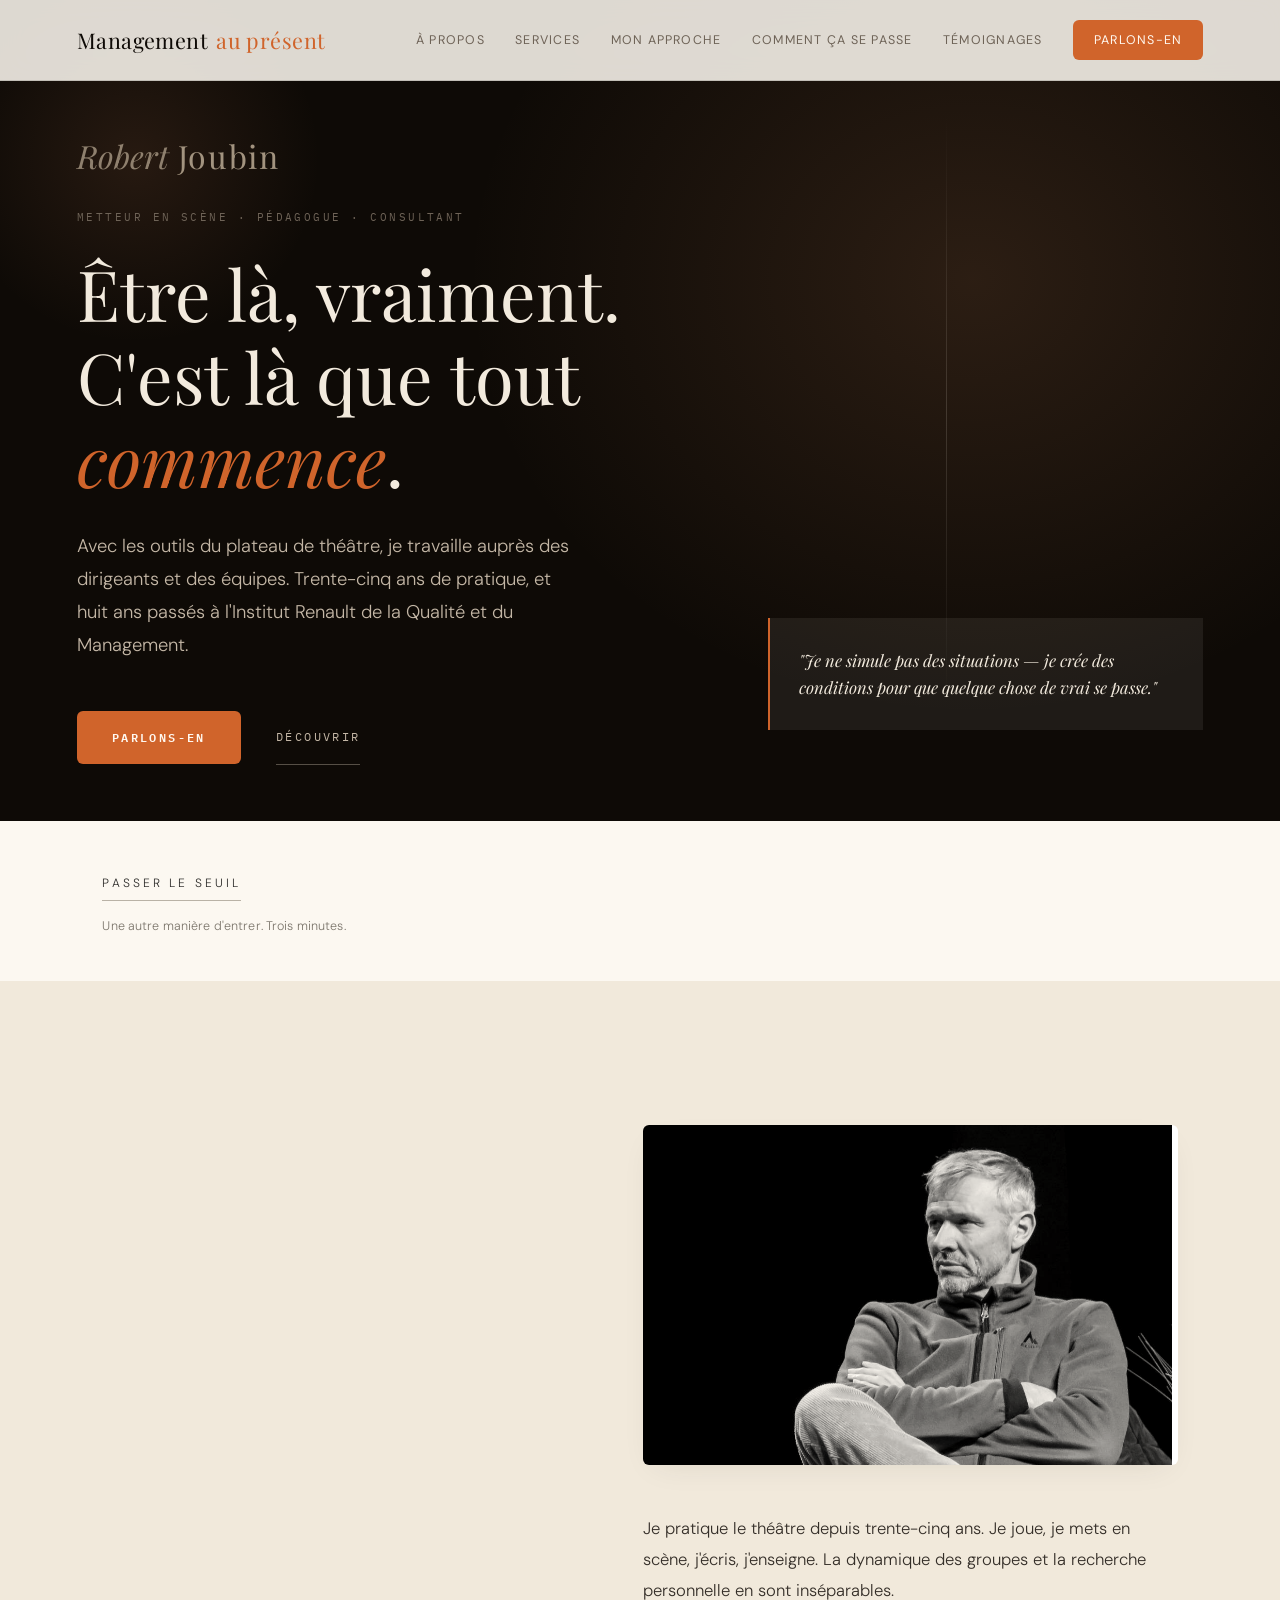
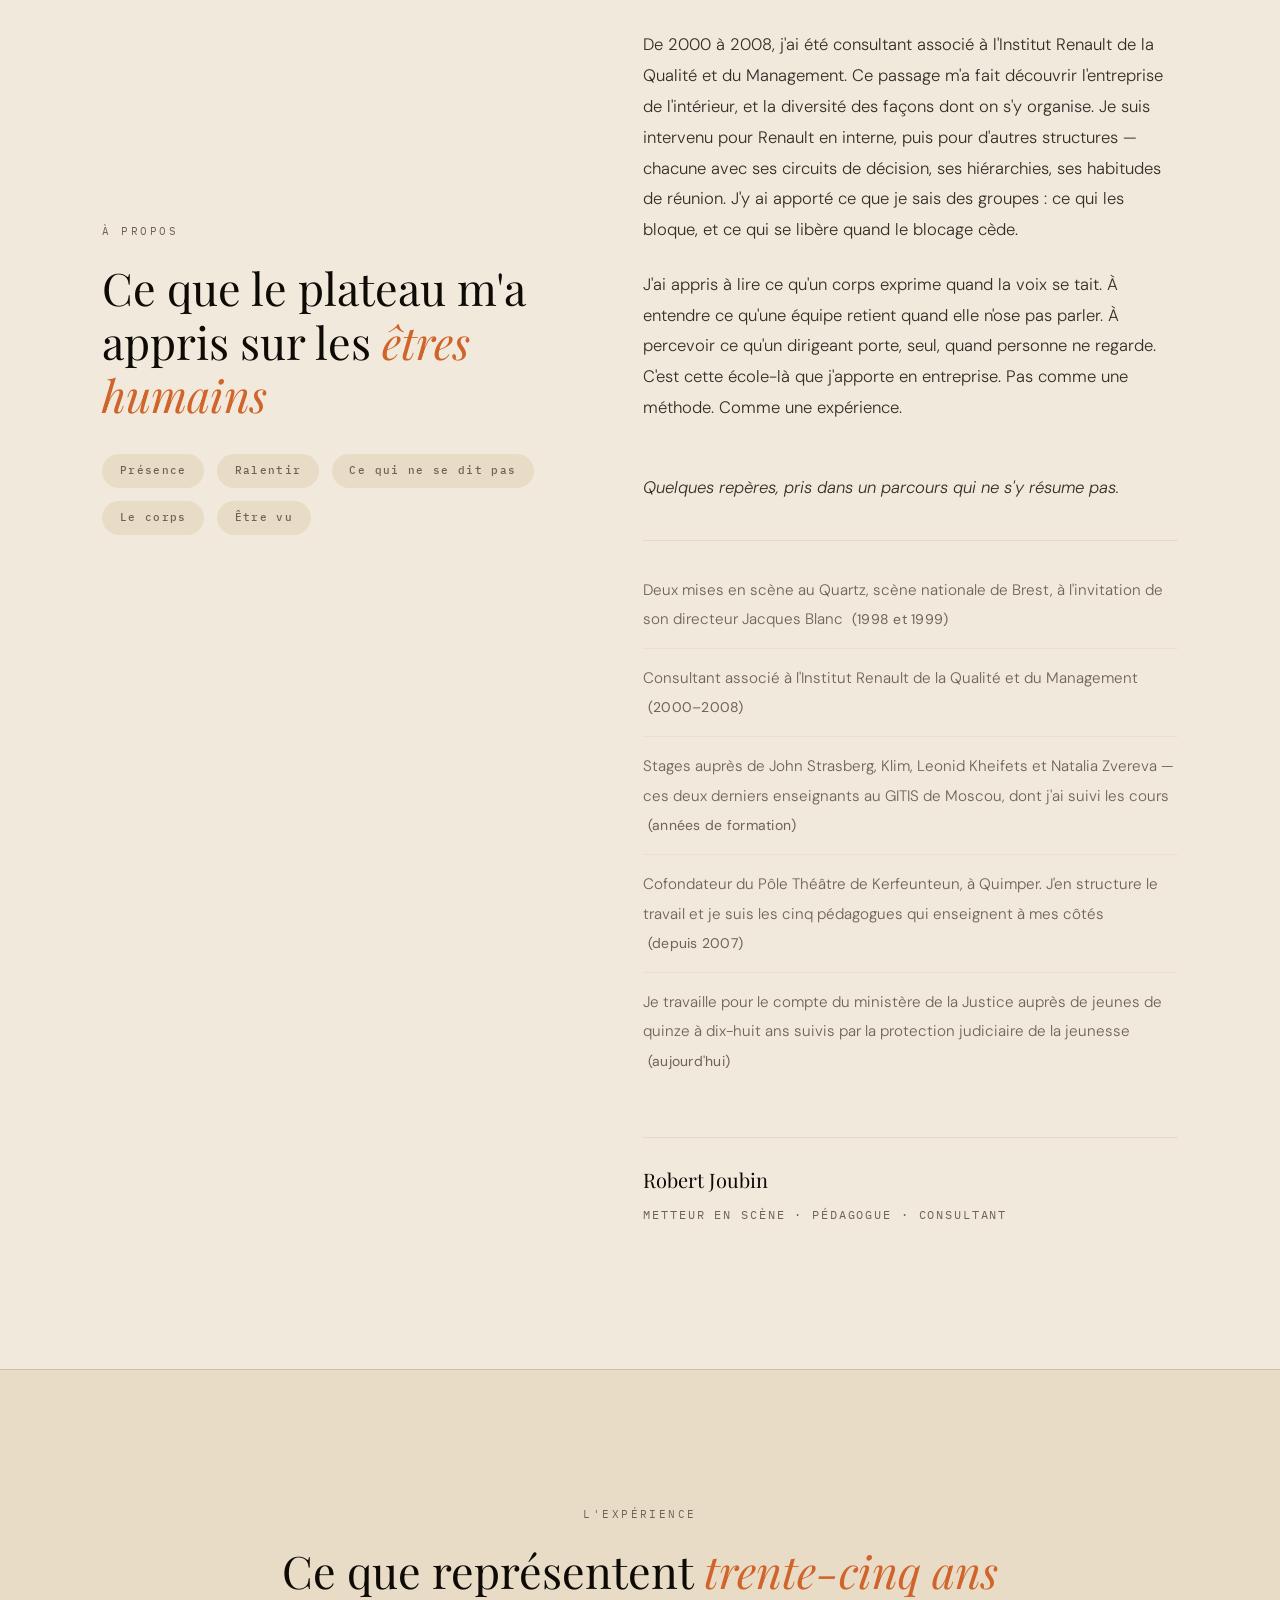
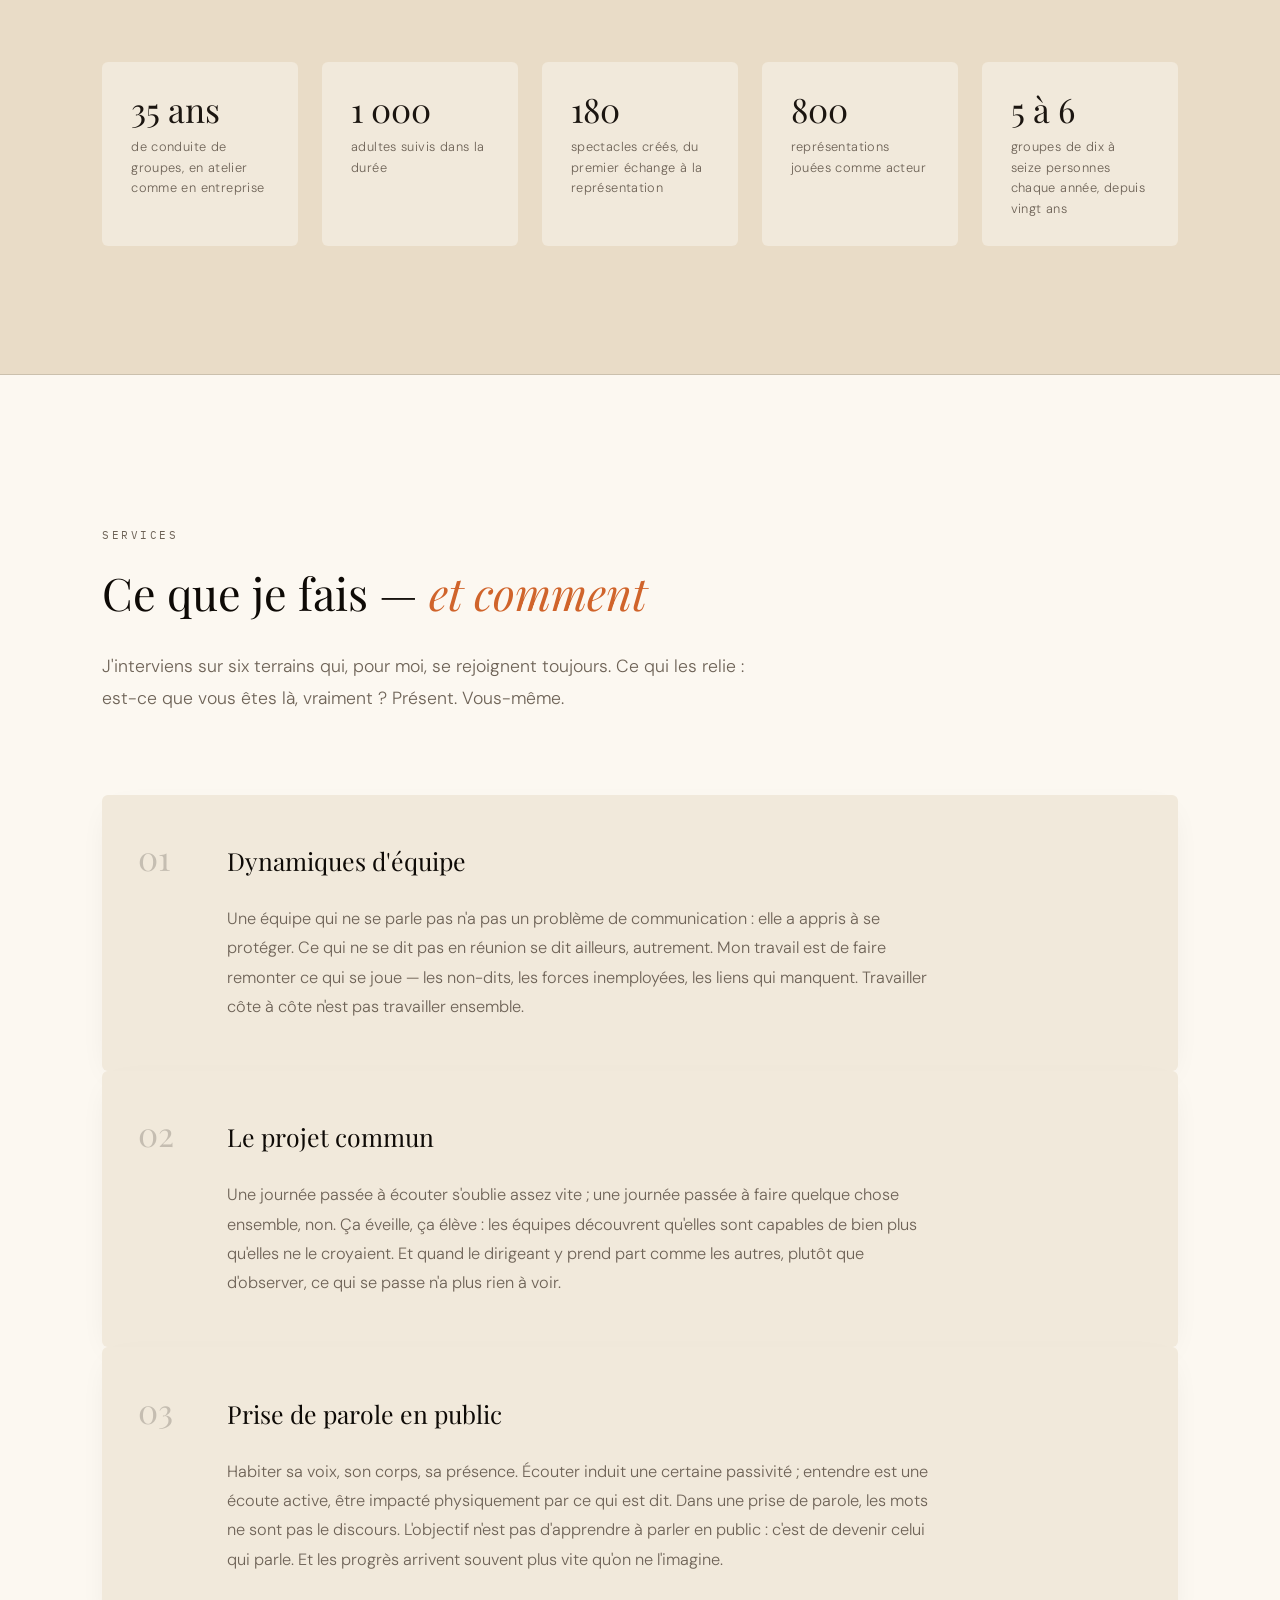
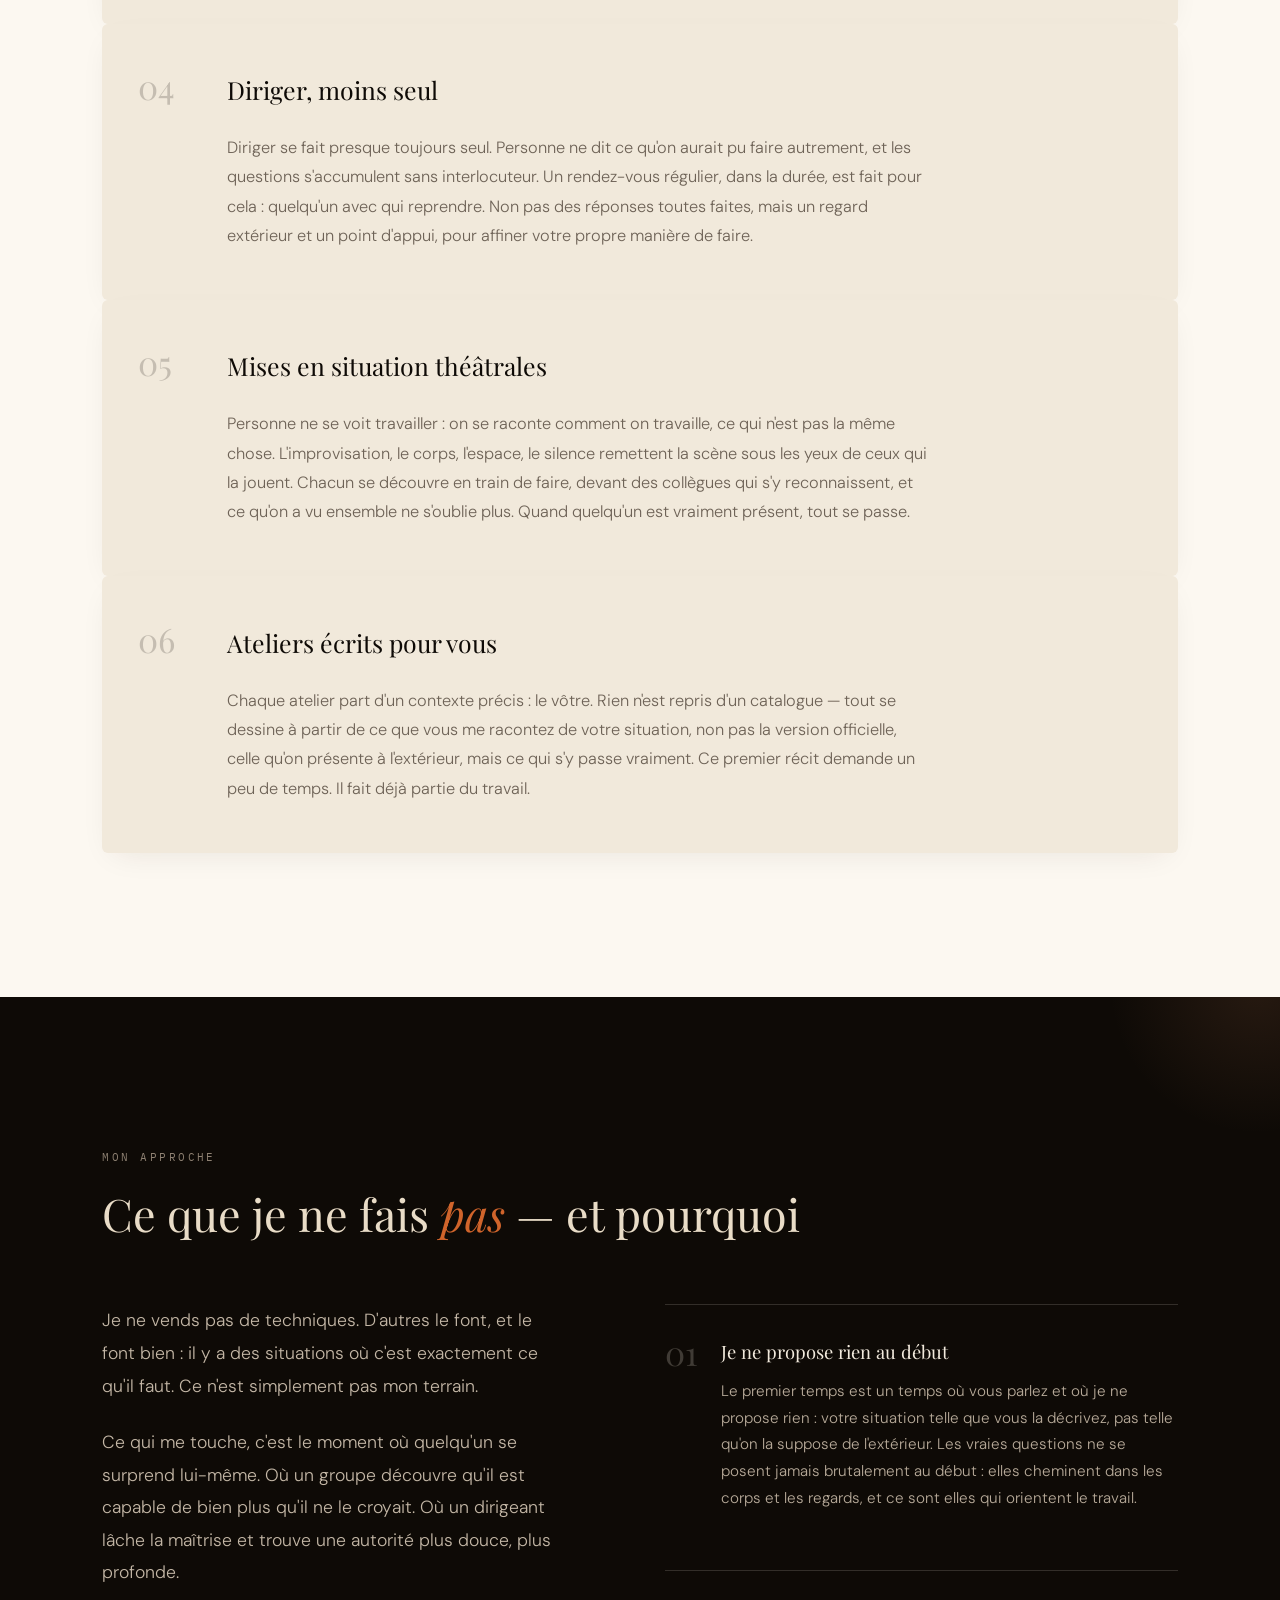
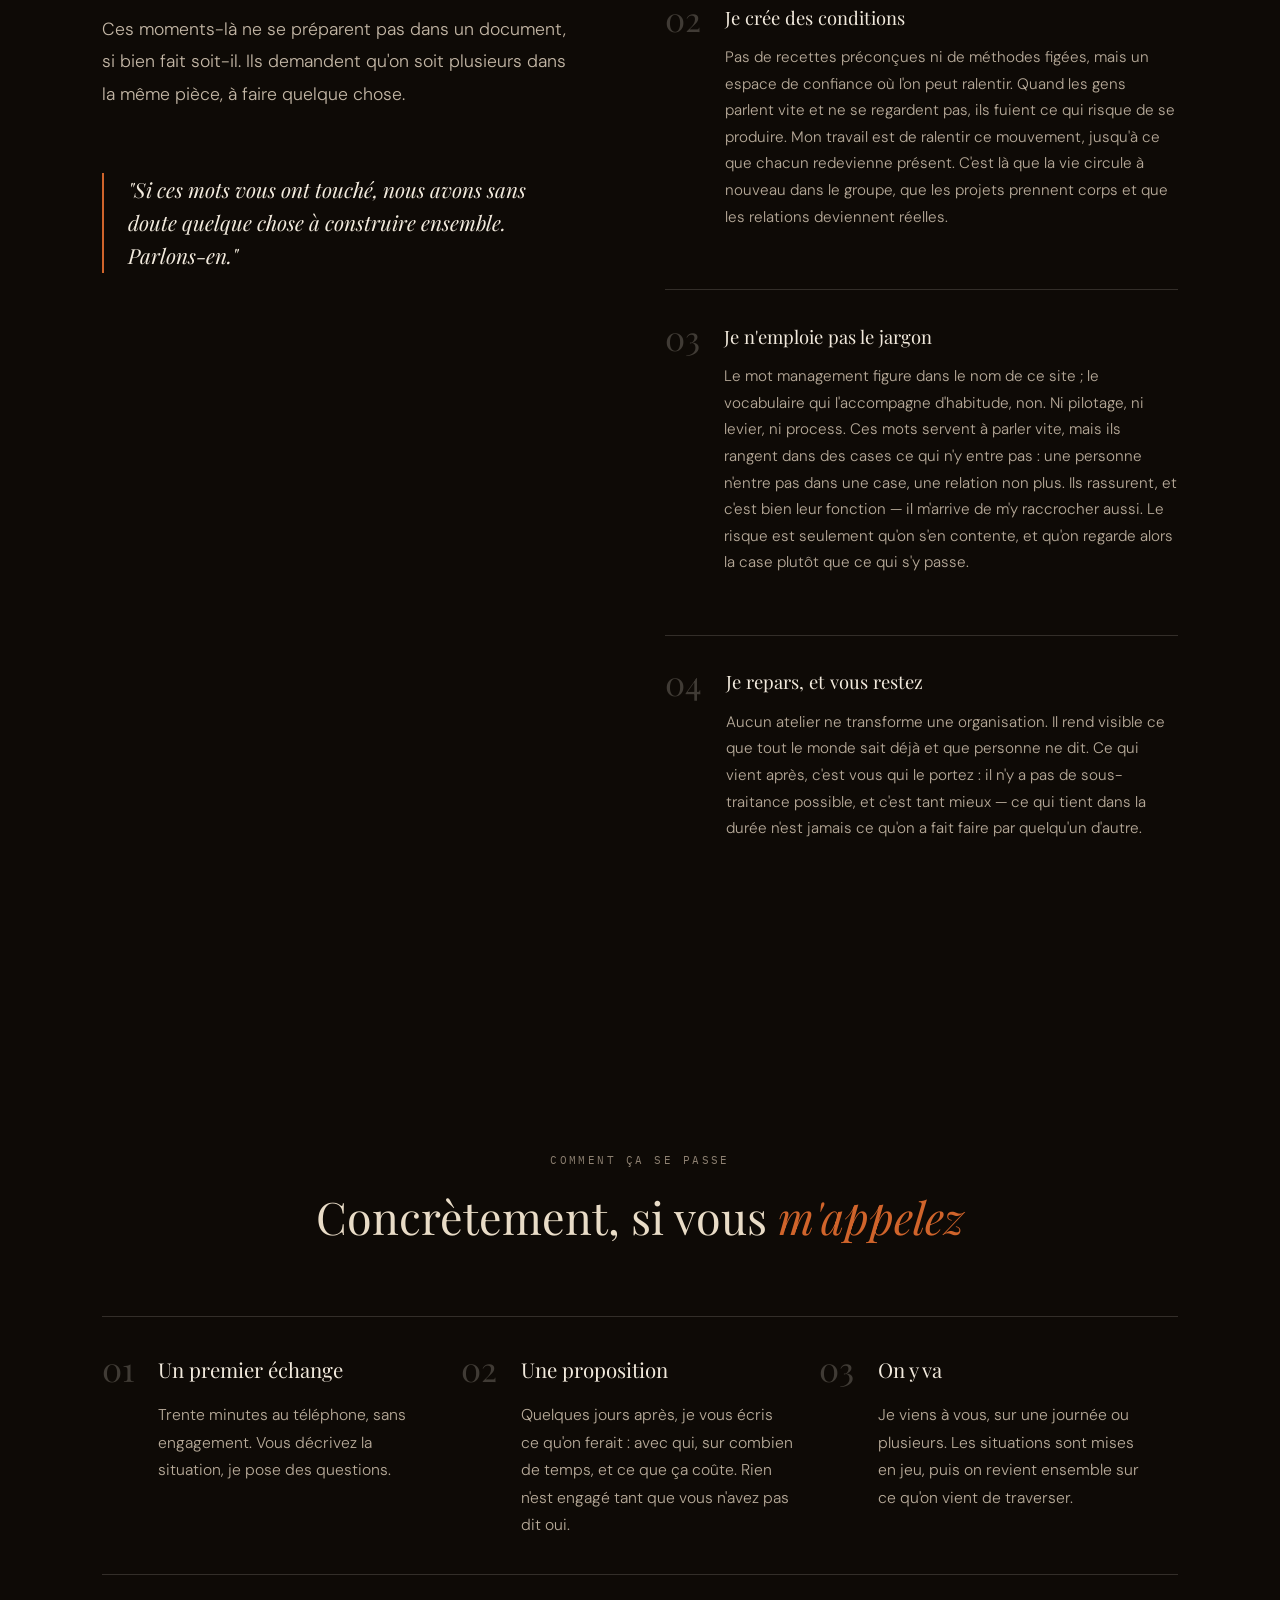
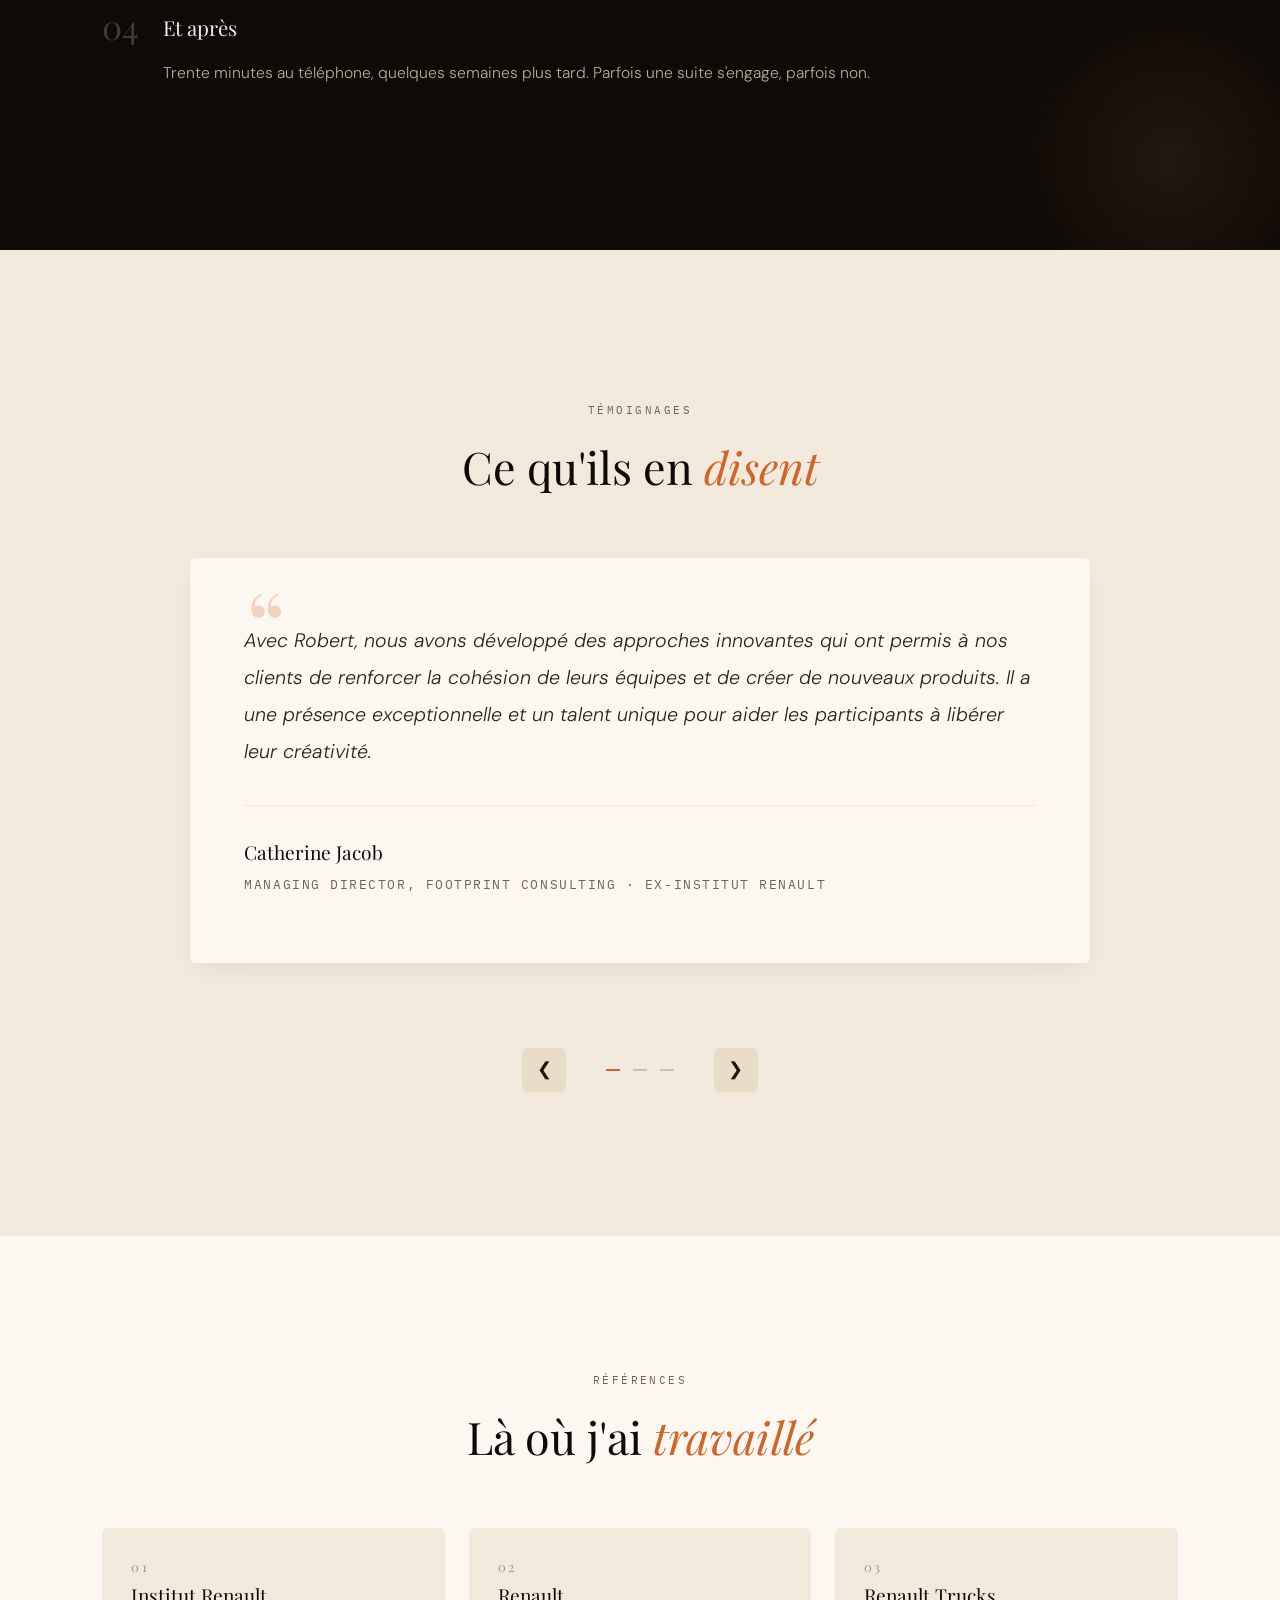
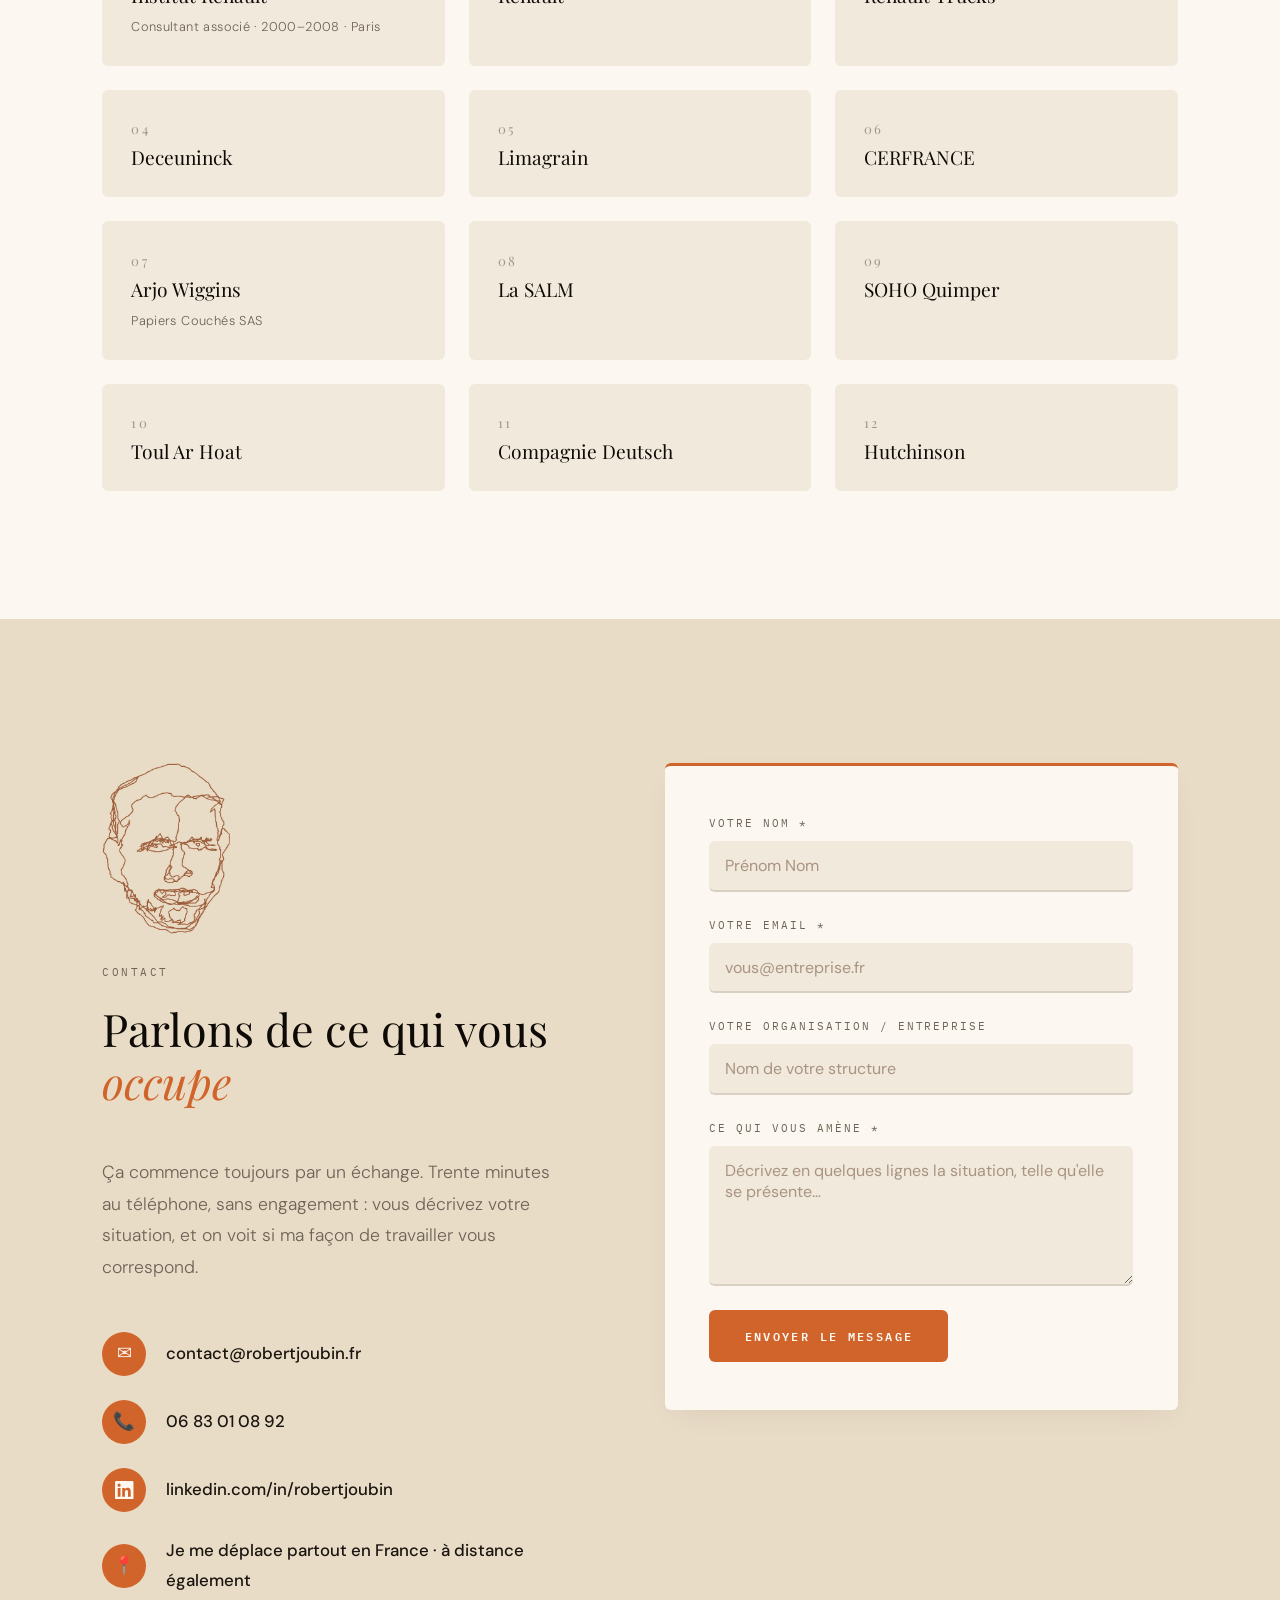
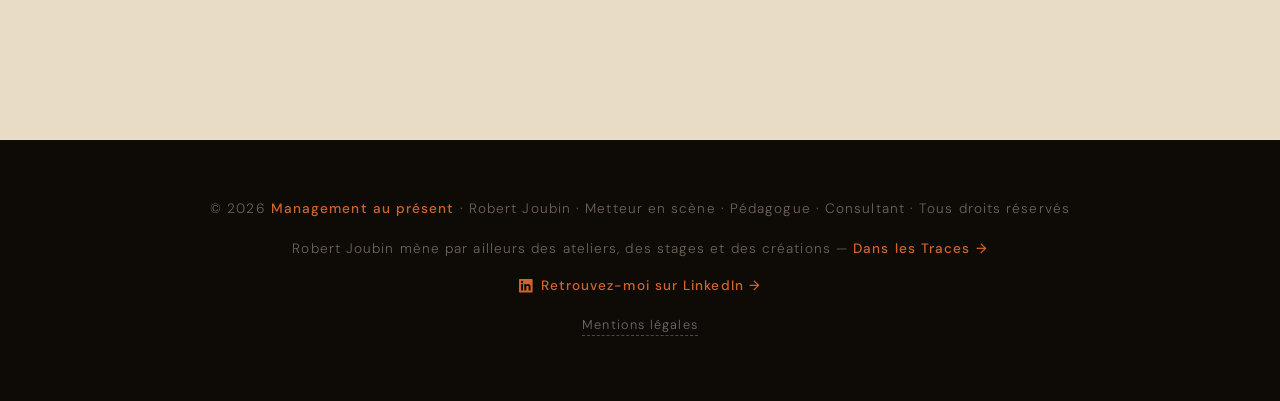
==== index.html @ f55ec9cc "Add files via upload" ====
<!DOCTYPE html>
<html lang="fr">
<head>
  <meta charset="UTF-8"/>
  <meta name="viewport" content="width=device-width, initial-scale=1.0"/>
  <meta name="description" content="Robert Joubin travaille avec les dirigeants et les équipes avec les outils du plateau de théâtre : dynamiques d'équipe, prise de parole, accompagnement des dirigeants."/>
  <title>Management au présent — Robert Joubin | Metteur en scène & Consultant</title>
  
  <!-- Google Fonts -->
  <link rel="preconnect" href="https://fonts.googleapis.com"/>
  <link rel="preconnect" href="https://fonts.gstatic.com" crossorigin/>
  <link href="https://fonts.googleapis.com/css2?family=Playfair+Display:ital,wght@0,400;0,600;0,700;1,400&family=DM+Sans:wght@300;400;500;700&family=Spectral:ital,wght@0,300;0,400;1,300&family=IBM+Plex+Mono:wght@300;400&display=swap" rel="stylesheet"/>
  
  <!-- CSS Stylesheet -->
  <link rel="stylesheet" href="style.css"/>

  <!-- Styles additifs — reprennent strictement les conventions de style.css
       (variables de palette, rayons 6px, transitions, comportements de survol) -->
  <style>
    /* Numéros de services — même typographie que .approche-num / .processus-num.
       Le survol d'origine (.serv-carte:hover .serv-icone) est conservé tel quel. */
    .serv-icone {
      font-family: var(--police-titre);
      font-size: 2.2rem;
      font-weight: 700;
      color: var(--terre);
      opacity: 0.8;
    }

    /* SECTION CHIFFRES — calquée sur #clients, cartes calquées sur .client-item */
    #chiffres {
      padding: 8rem 8%;
      background: var(--chaud);
      text-align: center;
    }

    .chiffres-grille {
      display: grid;
      grid-template-columns: repeat(5, 1fr);
      gap: 1.5rem;
      margin-top: 4rem;
      text-align: left;
    }

    .chiffre-item {
      display: flex;
      flex-direction: column;
      gap: 0.3rem;
      padding: 1.8rem 2rem;
      background: var(--sable);
      border-radius: 6px;
      border-left: 3px solid transparent;
      transition: var(--transition-douce);
      box-shadow: 0 2px 12px rgba(46, 31, 21, 0.03);
    }

    .chiffre-item:hover {
      border-left-color: var(--terre);
      transform: translateY(-4px);
      box-shadow: var(--ombre-hover);
      background: #fff;
    }

    .chiffre-val {
      font-family: var(--police-titre);
      font-size: 2rem;
      font-weight: 700;
      color: var(--nuit);
      line-height: 1.2;
    }

    .chiffre-lib {
      font-size: 0.8rem;
      color: var(--milieu);
      font-weight: 300;
      letter-spacing: 0.03em;
      line-height: 1.6;
      margin-top: 0.2rem;
    }

    /* REPÈRES DE PARCOURS — dans .pres-carte, reprend .pres-signature et .pres-role */
    .parcours {
      list-style: none;
      margin-top: 1.5rem;
      padding-top: 1.5rem;
      border-top: 1px solid rgba(192, 113, 79, 0.15);
      display: flex;
      flex-direction: column;
    }

    .parcours li {
      display: flex;
      gap: 1.5rem;
      align-items: baseline;
      padding: 0.85rem 0;
      border-bottom: 1px solid rgba(192, 113, 79, 0.08);
      transition: var(--transition-rapide);
    }

    .parcours li:last-child { border-bottom: none; }
    .parcours li:hover { transform: translateX(5px); }

    .parcours .annee {
      flex: 0 0 7rem;
      font-size: 0.78rem;
      letter-spacing: 0.15em;
      text-transform: uppercase;
      color: var(--terre);
      font-weight: 600;
    }

    .parcours .fait {
      font-size: 0.95rem;
      line-height: 1.75;
      color: var(--milieu);
      font-weight: 300;
    }

    /* LIEN VERS DANS LES TRACES — dans le footer (fond --nuit) */
    .lien-dlt {
      margin-top: 1rem;
      font-size: 0.85rem;
      letter-spacing: 0.08em;
    }

    .lien-dlt a {
      color: var(--terre);
      text-decoration: none;
      font-weight: 500;
      transition: var(--transition-rapide);
    }

    .lien-dlt a:hover { color: var(--chaud); }

    /* LIEN LINKEDIN — icône alignée sur .contact-icone dans la section contact */
    .contact-icone .ico-li {
      width: 1.05em;
      height: 1.05em;
      fill: currentColor;
      vertical-align: -0.15em;
    }

    /* Rappel LinkedIn dans le footer — même traitement que .lien-dlt */
    .lien-social {
      margin-top: 0.8rem;
      font-size: 0.85rem;
      letter-spacing: 0.08em;
    }

    .lien-social a {
      color: var(--terre);
      text-decoration: none;
      font-weight: 500;
      transition: var(--transition-rapide);
      display: inline-flex;
      align-items: center;
      gap: 0.5rem;
    }

    .lien-social a:hover { color: var(--chaud); }

    .lien-social .ico-li {
      width: 1em;
      height: 1em;
      fill: currentColor;
    }

    /* FOOTER — fiabilité du clic sur mobile.
       Le lien passait sous la barre d'outils du navigateur ou sous un calque
       voisin ; on le remonte, on l'isole et on agrandit sa zone tactile. */
    footer { position: relative; z-index: 2; }
    footer p { position: relative; z-index: 3; }
    /* le footer remontant d'un cran, on garde la modale au-dessus */
    #legal-modal.modal { z-index: 10000; }
    footer a {
      position: relative;
      z-index: 3;
      touch-action: manipulation;
      -webkit-tap-highlight-color: rgba(255, 255, 255, 0.14);
    }
    .lien-social a {
      /* zone tactile de 44px minimum, sans décaler la mise en page */
      padding: 0.6rem 0.3rem;
      margin: -0.6rem -0.3rem;
      min-height: 44px;
    }
    .lien-social a svg,
    .lien-dlt a svg { pointer-events: none; }
    footer > p:last-child {
      margin-bottom: calc(env(safe-area-inset-bottom, 0px) + 0.5rem);
    }

    /* ÉTAPE « ET APRÈS » — bande pleine largeur sous les trois étapes.
       Reprend .processus-item tel quel, seule la portée en grille change. */
    .processus-item.processus-suite { grid-column: 1 / -1; }

    /* RESPONSIVE — mêmes points de rupture que style.css */
    @media (max-width: 1024px) {
      #chiffres { padding: 7rem 4%; }
      .chiffres-grille { grid-template-columns: repeat(3, 1fr); }
    }

    @media (max-width: 860px) {
      .chiffres-grille { grid-template-columns: repeat(2, 1fr); }
      .parcours li { flex-direction: column; gap: 0.35rem; }
      .parcours .annee { flex: none; }
    }

    @media (max-width: 480px) {
      .chiffres-grille { grid-template-columns: 1fr; }
    }
  </style>
<style>
    .lien-seuil-bloc{
      margin-top:30px;padding-top:20px;max-width:30rem;
      border-top:1px solid currentColor;border-color:currentColor;
    }
    .lien-seuil{
      display:inline-block;font-family:"DM Sans",sans-serif;font-size:12px;
      letter-spacing:.24em;text-transform:uppercase;color:inherit;text-decoration:none;
      opacity:.95;transition:opacity .35s ease;
    }
    .lien-seuil:hover{opacity:.6}
    .seuil-note{display:block;margin-top:8px;font-family:"DM Sans",sans-serif;font-size:12px;opacity:.5}
  </style>

<!-- ==========================================================================
     HABILLAGE « PLATEAU » — feuille additive, non destructive.
     Surcharge style.css sans le modifier. Pour revenir en arrière,
     supprimer ce seul bloc <style>.
     ========================================================================== -->
<style>
  :root{
    --terre:#BE7852;            /* accent rendu plus présent */
    --rouille:#9B5B37;
    --sable:#EFE8DC;            /* papier chaud */
    --chaud:#E8DFD1;
    --clair:#F7F3EB;
    --expresso:#221C16;         /* encre chaude, pas de noir bleuté */
    --milieu:#6B6259;
    --nuit:#17120D;             /* plateau : noir chaud, bois */
    --police-titre:'Spectral',Georgia,serif;
    --police-texte:'Spectral',Georgia,serif;
    --mono:'IBM Plex Mono',ui-monospace,monospace;
    --ombre-douce:none;
    --ombre-hover:none;
    --glass-bg:#F7F3EB;
    --glass-border:rgba(34,28,22,.10);
    --filet:1px solid rgba(34,28,22,.16);
    --filet-clair:1px solid rgba(240,232,220,.16);
  }

  /* ---- Ni angles arrondis, ni ombres, ni rebonds ---- */
  *{border-radius:0 !important;box-shadow:none !important}
  .contact-icone{border-radius:50% !important}
  .serv-carte:hover,.client-item:hover,.chiffre-item:hover,
  .processus-item:hover,.approche-item:hover,.parcours li:hover,
  a.contact-ligne:hover,.btn-principal:hover,.form-bouton:hover,
  .btn-carousel:hover{transform:none !important}
  /* Les fondus au défilement sont conservés : ils ralentissent la lecture. */

  body{font-family:var(--police-texte);font-weight:300;font-size:1.03rem;
       line-height:1.8;background:var(--clair);color:var(--expresso)}

  /* ---- Étiquettes et micro-typo ---- */
  .section-tag,.hero-tag,.nav-liens a,.btn-secondaire,
  .form-champ label,.pres-role,.temo-role,.parcours .annee,
  .client-num,.serv-icone,.processus-num,.approche-num{
    font-family:var(--mono) !important;font-weight:400 !important}
  .section-tag,.hero-tag{font-size:.7rem;letter-spacing:.22em;color:var(--terre)}
  .serv-icone,.processus-num,.approche-num,.client-num{
    font-size:.74rem !important;letter-spacing:.18em;color:var(--terre) !important;opacity:1 !important}

  /* ---- Titres : sérif, un cran plus dense qu'en version froide ---- */
  .section-titre,.hero-titre,.serv-nom,.processus-titre,.approche-item-titre,
  .temo-nom,.pres-nom,.chiffre-val,.client-nom,.modal-title,.hero-nom-complet,.hero-prenom{
    font-family:var(--police-titre) !important;font-weight:400 !important}
  .section-titre em,.hero-titre em{font-style:italic;font-weight:300;color:var(--terre)}

  /* ---- Navigation ---- */
  nav{background:var(--clair);backdrop-filter:none;-webkit-backdrop-filter:none;
      border-bottom:var(--filet)}
  nav.scrolled{background:var(--clair)}
  .nav-logo{font-weight:400}
  .nav-liens a{font-size:.72rem;letter-spacing:.18em}
  .nav-cta{background:var(--terre) !important;color:#FFF8F0 !important;
           padding:.55rem 1.3rem !important}
  .nav-cta:hover{background:var(--rouille) !important;color:#FFF8F0 !important}

  /* ---- Hero : plateau, photo enfin lisible ---- */
  #hero{background:var(--nuit)}
  #hero::before{background:radial-gradient(circle,rgba(190,120,82,.14) 0%,transparent 65%)}
  .hero-theatre-img{opacity:.66;filter:grayscale(45%) sepia(34%) saturate(1.25) contrast(1.06) brightness(.80);
    mask-image:linear-gradient(to right,transparent 0%,rgba(0,0,0,.72) 34%,#000 78%);
    -webkit-mask-image:linear-gradient(to right,transparent 0%,rgba(0,0,0,.72) 34%,#000 78%)}
  .hero-titre{color:#F2EADD;line-height:1.18}
  .hero-sous{color:#C4B7A6}
  .hero-prenom,.hero-nom-complet{color:#A2937F}
  .hero-citation{background:rgba(255,248,240,.05);backdrop-filter:none;-webkit-backdrop-filter:none;
    border-left:2px solid var(--terre);padding:1.8rem;width:34%}
  .hero-citation blockquote{color:#F2EADD;font-style:italic;font-weight:300}

  /* ---- Boutons : le principal redevient un pavé, le reste en filet ---- */
  .btn-principal,.form-bouton{background:var(--terre) !important;color:#FFF8F0 !important;
    font-family:var(--mono) !important;font-size:.74rem;letter-spacing:.2em;
    padding:1rem 2.2rem !important;border:0;transition:background-color .35s ease}
  .btn-principal:hover,.form-bouton:hover{background:var(--rouille) !important}
  .btn-secondaire{background:none !important;color:#C4B7A6 !important;padding:1rem 0 !important;
    font-size:.74rem;letter-spacing:.2em;border-bottom:1px solid rgba(196,183,166,.4)}
  .btn-secondaire:hover{color:var(--terre) !important;border-bottom-color:var(--terre)}
  .hero-boutons{gap:2.2rem}

  /* ---- Présentation ---- */
  #presentation{background:var(--sable)}
  .pres-carte{background:none;padding:0}
  .pres-carte-container::before{display:none}
  .pres-portrait-img{filter:grayscale(80%) sepia(10%) contrast(1.03);height:340px}
  .pres-carte p{font-size:1.04rem;color:var(--expresso);opacity:.88}
  .val{background:var(--chaud);border:0;padding:.45rem 1.1rem;
       font-family:var(--mono);font-size:.7rem;letter-spacing:.12em;color:var(--milieu)}
  .val:hover{background:var(--terre);color:#FFF8F0}

  /* ---- Chiffres ---- */
  #chiffres{background:var(--chaud);border-top:var(--filet);border-bottom:var(--filet)}
  .chiffre-item{background:none;border-left:0;border-top:var(--filet);padding:1.6rem 1.4rem 1.6rem 0}
  .chiffre-item:hover{background:none;border-left:0}
  .chiffre-val{font-size:2.1rem;color:var(--expresso)}

  /* ---- Services : liste de travail, pas catalogue ---- */
  .serv-grille{grid-template-columns:1fr !important;gap:0 !important}
  .serv-carte{background:none !important;border-top:var(--filet);padding:2.6rem 0;
    display:grid;grid-template-columns:4rem 1fr;column-gap:2rem;row-gap:.6rem;align-items:baseline}
  .serv-carte::after{display:none}
  .serv-carte:hover{background:none !important}
  .serv-icone{grid-row:1/3;margin:0 !important;padding-top:.5rem}
  .serv-nom{font-size:1.55rem;margin:0}
  .serv-desc{max-width:44rem;font-size:1.02rem;color:var(--milieu)}
  @media(min-width:861px){.serv-desc{grid-column:2}}

  /* ---- Processus ---- */
  #processus{background:var(--nuit)}
  #processus::before{background:radial-gradient(circle,rgba(190,120,82,.12) 0%,transparent 65%)}
  .processus-grille{gap:0}
  .processus-item{background:none;border:0;border-top:var(--filet-clair);padding:2.2rem 1.6rem 2.2rem 0}
  .processus-item:hover{background:rgba(255,248,240,.03)}
  .processus-titre{color:#F2EADD;font-size:1.28rem}
  .processus-desc{color:#B8AB9A}

  /* ---- Approche ---- */
  #approche{background:var(--nuit)}
  #approche::before{background:radial-gradient(circle,rgba(190,120,82,.14) 0%,transparent 70%)}
  .approche-item{background:none;border:0;border-top:var(--filet-clair);padding:1.9rem 0}
  .approche-item:hover{background:rgba(255,248,240,.03)}
  .approche-texte p{color:#C4B7A6}
  .approche-item-titre{color:#F2EADD}
  .approche-item-desc{color:#B8AB9A}
  .approche-citation-speciale{color:#F2EADD;border-left:2px solid var(--terre);
    padding-left:1.5rem;margin-top:2.4rem}

  /* ---- Témoignages ---- */
  #temoignages{background:var(--sable)}
  .temo-slide{background:var(--clair);padding:3.2rem 3rem;border-top:2px solid var(--terre)}
  .temo-guillemet{display:none}
  .temo-texte{font-size:1.22rem;font-style:italic;color:var(--expresso);opacity:.92}
  .btn-carousel{background:var(--chaud);border:0;width:44px;height:44px}
  .btn-carousel:hover{background:var(--terre);color:#FFF8F0}
  .indicateur{width:14px;height:2px;background:rgba(34,28,22,.2)}
  .indicateur.active{background:var(--terre);transform:none}

  /* ---- Clients ---- */
  #clients{background:var(--clair)}
  .client-item{background:none;border-left:0;border-top:var(--filet);padding:1.4rem 1.2rem 1.4rem 0}
  .client-item:hover{background:none;border-left:0}

  /* ---- Contact : la zone la plus accueillante de la page ---- */
  #contact{background:var(--chaud)}
  .contact-form-container{background:var(--clair);padding:3rem 2.8rem;
    border-top:3px solid var(--terre)}
  .contact-icone{background:var(--terre);color:#FFF8F0;width:44px;height:44px}
  .form-champ input,.form-champ textarea{background:var(--sable);border:0;
    border-bottom:2px solid rgba(34,28,22,.12);padding:.85rem 1rem;font-family:var(--police-texte)}
  .form-champ input:focus,.form-champ textarea:focus{background:#FFF;border-bottom-color:var(--terre)}
  .form-champ label{font-size:.68rem;letter-spacing:.18em;color:var(--milieu)}

  /* ---- Divers ---- */
  footer{background:var(--nuit)}
  .modal-container{background:var(--clair);border:0;border-top:3px solid var(--terre)}
  .toast{background:var(--nuit);border-left:3px solid var(--terre)}
  .lien-seuil-bloc{border-top:var(--filet)}

  /* ---- Nav : six entrées, on resserre légèrement l'écart ---- */
  @media(min-width:861px){.nav-liens{gap:1.9rem}}
  @media(min-width:861px) and (max-width:1180px){.nav-liens{gap:1.35rem}
    .nav-liens a{font-size:.68rem;letter-spacing:.14em}}

  /* ---- Autoportrait au trait, en haut de la colonne contact.
         Le fichier autoportrait.png est détouré : fond transparent,
         trait blanc. Aucun cadre, aucun blend-mode nécessaire. ---- */
  .contact-trait{display:block;width:8rem;height:auto;
    margin:0 0 1.8rem;opacity:1}
  @media(max-width:860px){.contact-trait{margin:0 auto 1.6rem}}
</style>
<!-- ADOUCISSEMENT — bloc additif posé après le plateau.
     Le supprimer restitue le plateau strict. -->
<style>
  :root{
    --terre:#C07A52;--rouille:#A3572F;
    --sable:#F3EBDD;--chaud:#EFE2CE;--clair:#FBF6EE;
    --expresso:#2A231B;--milieu:#786B5E;--nuit:#241C15;
    --police-titre:'Playfair Display',Georgia,serif;
    --police-texte:'DM Sans',sans-serif;
    --ombre-douce:0 10px 30px -12px rgba(46,31,21,.10);
    --ombre-hover:0 18px 38px -16px rgba(46,31,21,.16);
    --filet:1px solid rgba(42,35,27,.12);
  }
  body{font-family:var(--police-texte);font-weight:300;line-height:1.78}

  /* les angles et les reliefs reviennent, mesurés */
  .serv-carte,.temo-slide,.contact-form-container,.chiffre-item,.client-item,
  .modal-container,.toast,.pres-portrait-img,.btn-principal,.form-bouton,
  .nav-cta,.btn-carousel,.form-champ input,.form-champ textarea{border-radius:6px !important}
  .val{border-radius:30px !important}
  .contact-icone{border-radius:50% !important}
  .serv-carte,.temo-slide,.contact-form-container,.pres-portrait-img{
    box-shadow:var(--ombre-douce) !important}

  /* les chiffres et références redeviennent des cartes posées */
  .chiffre-item,.client-item{background:var(--sable) !important;border-top:0;
    padding:1.7rem 1.8rem}
  .chiffre-item:hover,.client-item:hover{background:#fff !important;
    transform:translateY(-4px) !important;box-shadow:var(--ombre-douce) !important}

  /* les services restent en liste, mais respirent davantage */
  .serv-carte{background:var(--sable) !important;border-top:0;
    padding:2.4rem 2.2rem;margin-bottom:1.4rem;column-gap:1.6rem}
  .serv-carte:hover{background:#fff !important;box-shadow:var(--ombre-hover) !important}

  /* les numéros quittent la machine à écrire */
  .serv-icone,.processus-num,.approche-num{font-family:var(--police-titre) !important;
    font-size:2.1rem !important;letter-spacing:0 !important;opacity:.85 !important}
  .client-num{font-family:var(--police-titre) !important;font-size:.82rem !important}

  /* les micro-mouvements au survol reviennent */
  .approche-item:hover,a.contact-ligne:hover,.parcours li:hover{transform:translateX(5px) !important}
  .btn-principal:hover,.form-bouton:hover,.btn-carousel:hover{transform:translateY(-2px) !important}

  /* le guillemet des témoignages réapparaît */
  .temo-guillemet{display:block}
  .temo-slide{border-top:0;padding:4rem 3.4rem}

  /* le hero : moins de suie, plus de bois */
  #hero{background:var(--expresso)}
  .hero-theatre-img{opacity:.72;
    filter:grayscale(95%) sepia(45%) saturate(1.25) contrast(1.12) brightness(.68)}
  .hero-citation{background:rgba(255,248,240,.07)}

  /* nav : un peu de verre, comme à l'origine */
  nav{background:rgba(251,246,238,.88);backdrop-filter:blur(14px);
    -webkit-backdrop-filter:blur(14px)}
  nav.scrolled{background:rgba(251,246,238,.96)}
  .nav-liens a{font-family:var(--police-texte) !important;font-size:.78rem;letter-spacing:.1em}

  .contact-trait{width:8rem;opacity:1}
</style>

<!-- PARCOURS — les dates quittent la colonne de gauche et deviennent
     des repères posés en fin de ligne, entre parenthèses. -->
<style>
  .parcours-intro{
    margin-top:1.6rem;font-size:.95rem;line-height:1.7;
    color:var(--milieu);font-style:italic;opacity:.9}
  .parcours{margin-top:.8rem;padding-top:1.2rem}
  .parcours li{display:block;padding:.9rem 0}
  .parcours .fait{display:inline}
  .parcours .annee{display:inline;flex:none;white-space:nowrap;
    font-family:var(--police-texte) !important;
    text-transform:none;letter-spacing:.02em;font-size:.92em;
    font-weight:400;color:var(--terre);margin-left:.3em}
  @media(max-width:860px){.parcours li{flex-direction:row}}
</style>

<!-- TÉMOIGNAGES — le carrousel conserve en permanence la hauteur de la
     citation la plus longue. Sans cela, chaque changement de vignette
     modifiait la hauteur de la page et déplaçait tout ce qui se trouve
     en dessous. Sur mobile, où les textes occupent trois fois plus de
     lignes, l'écart entre deux témoignages dépassait 150 pixels : la
     page semblait sauter pendant qu'on lisait la section contact. -->
<style>
  .temo-carousel{display:grid;grid-template-columns:1fr;align-items:start}
  .temo-slide{position:relative;grid-column:1;grid-row:1;margin:0}
  .temo-slide:not(.active){pointer-events:none}

  /* Sur petit écran, la vignette respirait trop sur les côtés :
     251 px de texte utile sur un écran de 390. */
  @media(max-width:860px){
    .temo-slide{padding:2.6rem 1.8rem}
    .temo-guillemet{top:1.4rem;left:1.4rem}
  }
</style>

<!-- ==========================================================================
     BRAISE · PLATEAU NU — bloc additif posé en dernier dans le <head>.
     Le supprimer restitue exactement l'état précédent du site.
     Trois choses seulement : le hero perd sa photo et gagne du noir,
     les noirs sont creusés, l'accent devient plus vif et beaucoup plus rare.
     ========================================================================== -->
<style>
  :root{
    --terre:#D0642B;--rouille:#A8431C;
    --sable:#F1E9DB;--chaud:#E9DCC7;--clair:#FCF8F1;
    --expresso:#1B1510;--milieu:#6E6357;--nuit:#0E0A06;
    --filet:1px solid rgba(27,21,16,.14);
  }

  /* ---- Hero : plus de photo, un halo et un filet de lumière ---- */
  .hero-theatre-container{display:none}
  #hero{
    background:
      radial-gradient(58% 78% at 76% 34%,rgba(200,132,88,.16),transparent 68%),
      #0E0A06}

  @media(min-width:861px){
    /* le hero ne prend plus toute la hauteur : moins de noir à traverser */
    #hero{min-height:78vh;padding-bottom:3.5rem}
    .hero-citation{bottom:11%}
    #hero::after{
      content:'';position:absolute;top:14%;bottom:14%;right:26%;width:1px;
      background:linear-gradient(to bottom,transparent,rgba(240,232,220,.16),transparent);
      pointer-events:none}
  }

  /* ---- L'accent devient rare : il ne signale plus que ce qui s'active ---- */
  .section-tag,.hero-tag,.pres-role,.temo-role,
  .parcours .annee,.form-champ label{color:var(--milieu)}
  #processus .section-tag,#approche .section-tag{color:#8E8172}
  .modal-section h3{color:var(--milieu)}
  .serv-icone{color:rgba(27,21,16,.24) !important}
  .client-num{color:rgba(27,21,16,.38) !important}
  .processus-num,.approche-num{color:rgba(242,234,221,.26) !important}

  /* ---- Ce qui garde la braise ---- */
  .btn-principal,.form-bouton,.nav-cta{background:var(--terre) !important}
  .contact-icone{background:var(--terre)}
  .indicateur.active{background:var(--terre)}
</style>

<!-- ==========================================================================
     CORRECTIF TACTILE — le bandeau de confirmation du formulaire
     (.toast-container) est en position fixe, z-index 2000, en bas à droite.
     Son message est masqué (visibility:hidden) mais occupe toujours sa boîte :
     sur téléphone, cette boîte recouvre une bande d'environ 350 x 110 px
     en bas de l'écran et absorbe les touchers — d'où les boutons du carrousel
     inopérants. On rend le conteneur transparent au doigt, le bandeau
     lui-même redevenant cliquable quand il s'affiche.
     ========================================================================== -->
<style>
  .toast-container{pointer-events:none}
  .toast{pointer-events:auto}

  /* ceinture et bretelles : les contrôles du carrousel passent au-dessus
     de toute autre couche et répondent sans délai au toucher */
  .temo-controles{position:relative;z-index:5}
  .btn-carousel,.indicateur{
    touch-action:manipulation;
    -webkit-tap-highlight-color:rgba(208,100,43,.18)}
</style>
</head>
<body>

  <!-- TOAST NOTIFICATION DE SUCCÈS (CONTACT FORM) -->
  <div class="toast-container">
    <div id="success-toast" class="toast">
      <span class="toast-icone">✓</span>
      <span class="toast-texte">Merci Robert Joubin, votre message a bien été envoyé !</span>
    </div>
  </div>

  <!-- NAVIGATION -->
  <nav>
    <a href="#hero" class="nav-logo" id="logo-link">
      Management <span>au présent</span>
    </a>
    
    <div class="nav-liens" id="nav-menu">
      <a href="#presentation">À propos</a>
      <a href="#services">Services</a>
      <a href="#approche">Mon approche</a>
      <a href="#processus">Comment ça se passe</a>
      <a href="#temoignages">Témoignages</a>
      <a href="#contact" class="nav-cta">Parlons-en</a>
    </div>

    <button class="burger-menu" aria-label="Ouvrir le menu de navigation" id="burger-btn">
      <span class="burger-bar"></span>
      <span class="burger-bar"></span>
      <span class="burger-bar"></span>
    </button>
  </nav>

  <!-- HERO SECTION -->
  <header id="hero">

    <!-- Photo de théâtre fondée sur la droite -->
    <div class="hero-theatre-container">
      <!-- Photo retirée du hero (version « plateau nu »). Pour la rétablir :
           décommenter la ligne ci-dessous et supprimer la règle
           .hero-theatre-container{display:none} du bloc BRAISE dans le <head>.
      <img src="hero-theatre.jpg" alt="Atelier théâtral en entreprise animé par Robert Joubin" class="hero-theatre-img"/>
      -->
    </div>

    <div class="hero-contenu reveal">
      <div class="hero-signature">
        <span class="hero-prenom">Robert</span>
        <span class="hero-nom-complet">Joubin</span>
      </div>
      <span class="hero-tag">Metteur en scène · Pédagogue · Consultant</span>
      <h1 class="hero-titre">
        Être là, vraiment.<br/>C'est là que tout <em>commence</em>.
      </h1>
      <p class="hero-sous">
        Avec les outils du plateau de théâtre, je travaille auprès des dirigeants et des équipes. Trente-cinq ans de pratique, et huit ans passés à l'Institut Renault de la Qualité et du Management.
      </p>
      <div class="hero-boutons">
        <a href="#contact" class="btn-principal">Parlons-en</a>
        <a href="#presentation" class="btn-secondaire">Découvrir</a>
      </div>
    </div>

    <div class="hero-citation reveal reveal-delay-2">
      <blockquote>
        "Je ne simule pas des situations — je crée des conditions pour que quelque chose de vrai se passe."
      </blockquote>
    </div>
  </header>

  <div style="position:relative;z-index:5;padding:46px 8vw 44px;font-family:'DM Sans',sans-serif;">
    <a href="#" onclick="ouvrirSeuil(); return false;" style="display:inline-block;font-size:12px;letter-spacing:.26em;text-transform:uppercase;color:#2B2A28;text-decoration:none;border-bottom:1px solid #B9B2A6;padding-bottom:6px;">passer le seuil</a>
    <span style="display:block;margin-top:14px;font-size:12.5px;letter-spacing:.01em;color:#7C766C;">Une autre mani&egrave;re d'entrer. Trois minutes.</span>
  </div>

  <main>
    <!-- SECTION PRÉSENTATION -->
    <section id="presentation">
      <div class="pres-gauche reveal">
        <span class="section-tag">À propos</span>
        <h2 class="section-titre">Ce que le plateau m'a appris sur les <em>êtres humains</em></h2>
        <div class="valeurs">
          <span class="val">Présence</span>
          <span class="val">Ralentir</span>
          <span class="val">Ce qui ne se dit pas</span>
          <span class="val">Le corps</span>
          <span class="val">Être vu</span>
        </div>
      </div>
      
      <div class="pres-carte-container reveal reveal-delay-1">
        <div class="pres-carte">
          <img src="portrait.jpg" alt="Portrait de Robert Joubin, metteur en scène et consultant" class="pres-portrait-img"/>
          <p>
            Je pratique le théâtre depuis trente-cinq ans. Je joue, je mets en scène, j'écris, j'enseigne. La dynamique des groupes et la recherche personnelle en sont inséparables.
          </p>
          <p>
            De 2000 à 2008, j'ai été consultant associé à l'Institut Renault de la Qualité et du Management. Ce passage m'a fait découvrir l'entreprise de l'intérieur, et la diversité des façons dont on s'y organise. Je suis intervenu pour Renault en interne, puis pour d'autres structures — chacune avec ses circuits de décision, ses hiérarchies, ses habitudes de réunion. J'y ai apporté ce que je sais des groupes : ce qui les bloque, et ce qui se libère quand le blocage cède.
          </p>
          <p>
            J'ai appris à lire ce qu'un corps exprime quand la voix se tait. À entendre ce qu'une équipe retient quand elle n'ose pas parler. À percevoir ce qu'un dirigeant porte, seul, quand personne ne regarde. C'est cette école-là que j'apporte en entreprise. Pas comme une méthode. Comme une expérience.
          </p>

          <p class="parcours-intro">Quelques repères, pris dans un parcours qui ne s'y résume pas.</p>

          <ul class="parcours">
            <li><span class="fait">Deux mises en scène au Quartz, scène nationale de Brest, à l'invitation de son directeur Jacques Blanc <span class="annee">(1998 et 1999)</span></span></li>
            <li><span class="fait">Consultant associé à l'Institut Renault de la Qualité et du Management <span class="annee">(2000–2008)</span></span></li>
            <li><span class="fait">Stages auprès de John Strasberg, Klim, Leonid Kheifets et Natalia Zvereva — ces deux derniers enseignants au GITIS de Moscou, dont j'ai suivi les cours <span class="annee">(années de formation)</span></span></li>
            <li><span class="fait">Cofondateur du Pôle Théâtre de Kerfeunteun, à Quimper. J'en structure le travail et je suis les cinq pédagogues qui enseignent à mes côtés <span class="annee">(depuis 2007)</span></span></li>
            <li><span class="fait">Je travaille pour le compte du ministère de la Justice auprès de jeunes de quinze à dix-huit ans suivis par la protection judiciaire de la jeunesse <span class="annee">(aujourd'hui)</span></span></li>
          </ul>

          <div class="pres-signature">
            <div class="pres-nom">Robert Joubin</div>
            <div class="pres-role">Metteur en scène · Pédagogue · Consultant</div>
          </div>
        </div>
      </div>
    </section>

    <!-- SECTION CHIFFRES -->
    <section id="chiffres">
      <div class="reveal" style="text-align: center;">
        <span class="section-tag">L'expérience</span>
        <h2 class="section-titre">Ce que représentent <em>trente-cinq ans</em></h2>
      </div>
      <div class="chiffres-grille reveal reveal-delay-1">
        <div class="chiffre-item">
          <span class="chiffre-val">35 ans</span>
          <span class="chiffre-lib">de conduite de groupes, en atelier comme en entreprise</span>
        </div>
        <div class="chiffre-item">
          <span class="chiffre-val">1 000</span>
          <span class="chiffre-lib">adultes suivis dans la durée</span>
        </div>
        <div class="chiffre-item">
          <span class="chiffre-val">180</span>
          <span class="chiffre-lib">spectacles créés, du premier échange à la représentation</span>
        </div>
        <div class="chiffre-item">
          <span class="chiffre-val">800</span>
          <span class="chiffre-lib">représentations jouées comme acteur</span>
        </div>
        <div class="chiffre-item">
          <span class="chiffre-val">5 à 6</span>
          <span class="chiffre-lib">groupes de dix à seize personnes chaque année, depuis vingt ans</span>
        </div>
      </div>
    </section>

    <!-- SECTION SERVICES -->
    <section id="services">
      <div class="serv-intro reveal">
        <span class="section-tag">Services</span>
        <h2 class="section-titre">Ce que je fais — <em>et comment</em></h2>
        <p>
          J'interviens sur six terrains qui, pour moi, se rejoignent toujours. Ce qui les relie : est-ce que vous êtes là, vraiment ? Présent. Vous-même.
        </p>
      </div>

      <div class="serv-grille">
        <div class="serv-carte reveal">
          <span class="serv-icone" aria-hidden="true">01</span>
          <h3 class="serv-nom">Dynamiques d'équipe</h3>
          <p class="serv-desc">
            Une équipe qui ne se parle pas n'a pas un problème de communication : elle a appris à se protéger. Ce qui ne se dit pas en réunion se dit ailleurs, autrement. Mon travail est de faire remonter ce qui se joue — les non-dits, les forces inemployées, les liens qui manquent. Travailler côte à côte n'est pas travailler ensemble.
          </p>
        </div>

        <div class="serv-carte reveal reveal-delay-1">
          <span class="serv-icone" aria-hidden="true">02</span>
          <h3 class="serv-nom">Le projet commun</h3>
          <p class="serv-desc">
            Une journée passée à écouter s'oublie assez vite ; une journée passée à faire quelque chose ensemble, non. Ça éveille, ça élève : les équipes découvrent qu'elles sont capables de bien plus qu'elles ne le croyaient. Et quand le dirigeant y prend part comme les autres, plutôt que d'observer, ce qui se passe n'a plus rien à voir.
          </p>
        </div>

        <div class="serv-carte reveal reveal-delay-2">
          <span class="serv-icone" aria-hidden="true">03</span>
          <h3 class="serv-nom">Prise de parole en public</h3>
          <p class="serv-desc">
            Habiter sa voix, son corps, sa présence. Écouter induit une certaine passivité ; entendre est une écoute active, être impacté physiquement par ce qui est dit. Dans une prise de parole, les mots ne sont pas le discours. L'objectif n'est pas d'apprendre à parler en public : c'est de devenir celui qui parle. Et les progrès arrivent souvent plus vite qu'on ne l'imagine.
          </p>
        </div>

        <div class="serv-carte reveal">
          <span class="serv-icone" aria-hidden="true">04</span>
          <h3 class="serv-nom">Diriger, moins seul</h3>
          <p class="serv-desc">
            Diriger se fait presque toujours seul. Personne ne dit ce qu'on aurait pu faire autrement, et les questions s'accumulent sans interlocuteur. Un rendez-vous régulier, dans la durée, est fait pour cela : quelqu'un avec qui reprendre. Non pas des réponses toutes faites, mais un regard extérieur et un point d'appui, pour affiner votre propre manière de faire.
          </p>
        </div>

        <div class="serv-carte reveal reveal-delay-1">
          <span class="serv-icone" aria-hidden="true">05</span>
          <h3 class="serv-nom">Mises en situation théâtrales</h3>
          <p class="serv-desc">
            Personne ne se voit travailler : on se raconte comment on travaille, ce qui n'est pas la même chose. L'improvisation, le corps, l'espace, le silence remettent la scène sous les yeux de ceux qui la jouent. Chacun se découvre en train de faire, devant des collègues qui s'y reconnaissent, et ce qu'on a vu ensemble ne s'oublie plus. Quand quelqu'un est vraiment présent, tout se passe.
          </p>
        </div>

        <div class="serv-carte reveal reveal-delay-2">
          <span class="serv-icone" aria-hidden="true">06</span>
          <h3 class="serv-nom">Ateliers écrits pour vous</h3>
          <p class="serv-desc">
            Chaque atelier part d'un contexte précis : le vôtre. Rien n'est repris d'un catalogue — tout se dessine à partir de ce que vous me racontez de votre situation, non pas la version officielle, celle qu'on présente à l'extérieur, mais ce qui s'y passe vraiment. Ce premier récit demande un peu de temps. Il fait déjà partie du travail.
          </p>
        </div>
      </div>
    </section>

    <!-- SECTION MON APPROCHE -->
    <section id="approche">
      <span class="section-tag">Mon approche</span>
      <h2 class="section-titre">Ce que je ne fais <em>pas</em> — et pourquoi</h2>
      
      <div class="approche-grille">
        <div class="approche-texte reveal">
          <p>
            Je ne vends pas de techniques. D'autres le font, et le font bien : il y a des situations où c'est exactement ce qu'il faut. Ce n'est simplement pas mon terrain.
          </p>
          <p>
            Ce qui me touche, c'est le moment où quelqu'un se surprend lui-même. Où un groupe découvre qu'il est capable de bien plus qu'il ne le croyait. Où un dirigeant lâche la maîtrise et trouve une autorité plus douce, plus profonde.
          </p>
          <p>
            Ces moments-là ne se préparent pas dans un document, si bien fait soit-il. Ils demandent qu'on soit plusieurs dans la même pièce, à faire quelque chose.
          </p>
          <blockquote class="approche-citation-speciale">
            "Si ces mots vous ont touché, nous avons sans doute quelque chose à construire ensemble. Parlons-en."
          </blockquote>
        </div>

        <div class="approche-liste">
          <div class="approche-item reveal">
            <span class="approche-num">01</span>
            <div class="approche-item-texte">
              <h3 class="approche-item-titre">Je ne propose rien au début</h3>
              <p class="approche-item-desc">
                Le premier temps est un temps où vous parlez et où je ne propose rien : votre situation telle que vous la décrivez, pas telle qu'on la suppose de l'extérieur. Les vraies questions ne se posent jamais brutalement au début : elles cheminent dans les corps et les regards, et ce sont elles qui orientent le travail.
              </p>
            </div>
          </div>

          <div class="approche-item reveal reveal-delay-1">
            <span class="approche-num">02</span>
            <div class="approche-item-texte">
              <h3 class="approche-item-titre">Je crée des conditions</h3>
              <p class="approche-item-desc">
                Pas de recettes préconçues ni de méthodes figées, mais un espace de confiance où l'on peut ralentir. Quand les gens parlent vite et ne se regardent pas, ils fuient ce qui risque de se produire. Mon travail est de ralentir ce mouvement, jusqu'à ce que chacun redevienne présent. C'est là que la vie circule à nouveau dans le groupe, que les projets prennent corps et que les relations deviennent réelles.
              </p>
            </div>
          </div>

          <div class="approche-item reveal reveal-delay-2">
            <span class="approche-num">03</span>
            <div class="approche-item-texte">
              <h3 class="approche-item-titre">Je n'emploie pas le jargon</h3>
              <p class="approche-item-desc">
                Le mot management figure dans le nom de ce site ; le vocabulaire qui l'accompagne d'habitude, non. Ni pilotage, ni levier, ni process. Ces mots servent à parler vite, mais ils rangent dans des cases ce qui n'y entre pas : une personne n'entre pas dans une case, une relation non plus. Ils rassurent, et c'est bien leur fonction — il m'arrive de m'y raccrocher aussi. Le risque est seulement qu'on s'en contente, et qu'on regarde alors la case plutôt que ce qui s'y passe.
              </p>
            </div>
          </div>

          <div class="approche-item reveal reveal-delay-3">
            <span class="approche-num">04</span>
            <div class="approche-item-texte">
              <h3 class="approche-item-titre">Je repars, et vous restez</h3>
              <p class="approche-item-desc">
                Aucun atelier ne transforme une organisation. Il rend visible ce que tout le monde sait déjà et que personne ne dit. Ce qui vient après, c'est vous qui le portez : il n'y a pas de sous-traitance possible, et c'est tant mieux — ce qui tient dans la durée n'est jamais ce qu'on a fait faire par quelqu'un d'autre.
              </p>
            </div>
          </div>
        </div>
      </div>
    </section>

    <!-- SECTION COMMENT ÇA SE PASSE -->
    <section id="processus">
      <div class="reveal" style="text-align:center;">
        <span class="section-tag">Comment ça se passe</span>
        <h2 class="section-titre">Concrètement, si vous <em>m'appelez</em></h2>
      </div>
      <div class="processus-grille">

        <div class="processus-item reveal">
          <span class="processus-num">01</span>
          <div class="processus-texte">
            <h3 class="processus-titre">Un premier échange</h3>
            <p class="processus-desc">Trente minutes au téléphone, sans engagement. Vous décrivez la situation, je pose des questions.</p>
          </div>
        </div>

        <div class="processus-item reveal reveal-delay-1">
          <span class="processus-num">02</span>
          <div class="processus-texte">
            <h3 class="processus-titre">Une proposition</h3>
            <p class="processus-desc">Quelques jours après, je vous écris ce qu'on ferait : avec qui, sur combien de temps, et ce que ça coûte. Rien n'est engagé tant que vous n'avez pas dit oui.</p>
          </div>
        </div>

        <div class="processus-item reveal reveal-delay-2">
          <span class="processus-num">03</span>
          <div class="processus-texte">
            <h3 class="processus-titre">On y va</h3>
            <p class="processus-desc">Je viens à vous, sur une journée ou plusieurs. Les situations sont mises en jeu, puis on revient ensemble sur ce qu'on vient de traverser.</p>
          </div>
        </div>

        <div class="processus-item processus-suite reveal">
          <span class="processus-num">04</span>
          <div class="processus-texte">
            <h3 class="processus-titre">Et après</h3>
            <p class="processus-desc">Trente minutes au téléphone, quelques semaines plus tard. Parfois une suite s'engage, parfois non.</p>
          </div>
        </div>

      </div>
    </section>

    <!-- SECTION TÉMOIGNAGES -->
    <section id="temoignages">
      <div class="reveal" style="text-align: center;">
        <span class="section-tag">Témoignages</span>
        <h2 class="section-titre">Ce qu'ils en <em>disent</em></h2>
      </div>

      <div class="temo-container reveal reveal-delay-1">
        <div class="temo-carousel">
          
          <!-- Slide 1 - Catherine -->
          <div class="temo-slide active">
            <span class="temo-guillemet" aria-hidden="true">“</span>
            <p class="temo-texte">
              Avec Robert, nous avons développé des approches innovantes qui ont permis à nos clients de renforcer la cohésion de leurs équipes et de créer de nouveaux produits. Il a une présence exceptionnelle et un talent unique pour aider les participants à libérer leur créativité.
            </p>
            <div class="temo-auteur">
              <div>
                <h3 class="temo-nom">Catherine Jacob</h3>
                <span class="temo-role">Managing Director, Footprint Consulting · ex-Institut Renault</span>
              </div>
            </div>
          </div>

          <!-- Slide 2 - Eric Poyeton -->
          <div class="temo-slide">
            <span class="temo-guillemet" aria-hidden="true">“</span>
            <p class="temo-texte">
              Par son écoute et sa détection des non-dits, Robert est l’accompagnateur idéal d'un dirigeant pour transformer des managers performants en équipe unie. Ses séminaires co-construits intègrent des moments mémorables basés sur son parcours théâtral. Il a été un homme de confiance précieux, une extension de mes yeux et de mes oreilles pour enrichir mes réflexions.
            </p>
            <div class="temo-auteur">
              <div>
                <h3 class="temo-nom">Eric Poyeton</h3>
                <span class="temo-role">Ex-Directeur Renault Trucks & VP / DG de PME</span>
              </div>
            </div>
          </div>

          <!-- Slide 5 - Hervé -->
          <div class="temo-slide">
            <span class="temo-guillemet" aria-hidden="true">“</span>
            <p class="temo-texte">
              Robert possède une expérience très riche dans la transmission de savoir, la motivation et le dépassement de soi. Sa capacité d'analyse et son recul sont des atouts majeurs et prépondérants pour la pleine réussite des missions qui lui sont confiées.
            </p>
            <div class="temo-auteur">
              <div>
                <h3 class="temo-nom">Hervé Le Blanc</h3>
                <span class="temo-role">Consultant</span>
              </div>
            </div>
          </div>

        </div>

        <!-- Contrôles -->
        <div class="temo-controles">
          <button class="btn-carousel btn-prev" aria-label="Témoignage précédent">❮</button>
          <div class="carousel-indicateurs"></div>
          <button class="btn-carousel btn-next" aria-label="Témoignage suivant">❯</button>
        </div>
      </div>
    </section>

    <!-- SECTION CLIENTS -->
    <section id="clients">
      <div class="reveal" style="text-align: center;">
        <span class="section-tag">Références</span>
        <h2 class="section-titre">Là où j'ai <em>travaillé</em></h2>
      </div>
      <div class="clients-grille reveal reveal-delay-1">
        <div class="client-item">
          <span class="client-num">01</span>
          <span class="client-nom">Institut Renault</span>
          <span class="client-detail">Consultant associé · 2000–2008 · Paris</span>
        </div>
        <div class="client-item">
          <span class="client-num">02</span>
          <span class="client-nom">Renault</span>
        </div>
        <div class="client-item">
          <span class="client-num">03</span>
          <span class="client-nom">Renault Trucks</span>
        </div>
        <div class="client-item">
          <span class="client-num">04</span>
          <span class="client-nom">Deceuninck</span>
        </div>
        <div class="client-item">
          <span class="client-num">05</span>
          <span class="client-nom">Limagrain</span>
        </div>
        <div class="client-item">
          <span class="client-num">06</span>
          <span class="client-nom">CERFRANCE</span>
        </div>
        <div class="client-item">
          <span class="client-num">07</span>
          <span class="client-nom">Arjo Wiggins</span>
          <span class="client-detail">Papiers Couchés SAS</span>
        </div>
        <div class="client-item">
          <span class="client-num">08</span>
          <span class="client-nom">La SALM</span>
        </div>
        <div class="client-item">
          <span class="client-num">09</span>
          <span class="client-nom">SOHO Quimper</span>
        </div>
        <div class="client-item">
          <span class="client-num">10</span>
          <span class="client-nom">Toul Ar Hoat</span>
        </div>
        <div class="client-item">
          <span class="client-num">11</span>
          <span class="client-nom">Compagnie Deutsch</span>
        </div>
        <div class="client-item">
          <span class="client-num">12</span>
          <span class="client-nom">Hutchinson</span>
        </div>
      </div>
    </section>

    <!-- SECTION CONTACT -->
    <section id="contact">
      <div class="contact-info reveal">
        <img src="autoportrait-rouille.png" alt="Autoportrait au trait de Robert Joubin" class="contact-trait"/>
        <span class="section-tag">Contact</span>
        <h2 class="section-titre">Parlons de ce qui vous <em>occupe</em></h2>
        <p>
          Ça commence toujours par un échange. Trente minutes au téléphone, sans engagement : vous décrivez votre situation, et on voit si ma façon de travailler vous correspond.
        </p>
        
        <div class="contact-details">
          <a href="mailto:contact@robertjoubin.fr" class="contact-ligne">
            <span class="contact-icone">✉</span>
            <span class="contact-detail">contact@robertjoubin.fr</span>
          </a>
          <a href="tel:+33683010892" class="contact-ligne">
            <span class="contact-icone">📞</span>
            <span class="contact-detail">06 83 01 08 92</span>
          </a>
          <a href="https://www.linkedin.com/in/robertjoubin" target="_blank" rel="noopener noreferrer" class="contact-ligne">
            <span class="contact-icone" aria-hidden="true"><svg class="ico-li" viewBox="0 0 24 24" role="img" aria-label="LinkedIn"><path d="M20.45 20.45h-3.56v-5.57c0-1.33-.02-3.04-1.85-3.04-1.85 0-2.14 1.45-2.14 2.94v5.67H9.35V9h3.41v1.56h.05c.48-.9 1.63-1.85 3.36-1.85 3.6 0 4.27 2.37 4.27 5.45v6.29zM5.34 7.43a2.06 2.06 0 1 1 0-4.13 2.06 2.06 0 0 1 0 4.13zM7.12 20.45H3.55V9h3.57v11.45zM22.22 0H1.77C.79 0 0 .77 0 1.72v20.56C0 23.23.79 24 1.77 24h20.45c.98 0 1.78-.77 1.78-1.72V1.72C24 .77 23.2 0 22.22 0z"/></svg></span>
            <span class="contact-detail">linkedin.com/in/robertjoubin</span>
          </a>
          <div class="contact-ligne">
            <span class="contact-icone">📍</span>
            <span class="contact-detail">Je me déplace partout en France · à distance également</span>
          </div>
        </div>
      </div>

      <div class="contact-form-container reveal reveal-delay-1">
        <form class="contact-form" id="contact-form" action="https://formspree.io/f/mzepgbjq" method="POST">
          <input type="hidden" name="_subject" value="Message depuis le site Management au Présent">
          <div class="form-champ">
            <label for="form-nom">Votre nom *</label>
            <input type="text" id="form-nom" name="nom" required placeholder="Prénom Nom"/>
          </div>
          <div class="form-champ">
            <label for="form-email">Votre email *</label>
            <input type="email" id="form-email" name="email" required placeholder="vous@entreprise.fr"/>
          </div>
          <div class="form-champ">
            <label for="form-entreprise">Votre organisation / entreprise</label>
            <input type="text" id="form-entreprise" name="entreprise" placeholder="Nom de votre structure"/>
          </div>
          <div class="form-champ">
            <label for="form-message">Ce qui vous amène *</label>
            <textarea id="form-message" name="message" required placeholder="Décrivez en quelques lignes la situation, telle qu'elle se présente…"></textarea>
          </div>
          <button type="submit" class="form-bouton">Envoyer le message</button>
        </form>
      </div>
    </section>
  </main>

  <!-- FOOTER -->
  <footer>
    <p>© 2026 <span>Management au présent</span> · Robert Joubin · Metteur en scène · Pédagogue · Consultant · Tous droits réservés</p>
    <p class="lien-dlt">Robert Joubin mène par ailleurs des ateliers, des stages et des créations — <a href="https://robertjoubin.fr/" target="_blank" rel="noopener">Dans les Traces →</a></p>
    <p class="lien-social"><a href="https://www.linkedin.com/in/robertjoubin" target="_blank" rel="noopener noreferrer"><svg class="ico-li" viewBox="0 0 24 24" role="img" aria-label="LinkedIn"><path d="M20.45 20.45h-3.56v-5.57c0-1.33-.02-3.04-1.85-3.04-1.85 0-2.14 1.45-2.14 2.94v5.67H9.35V9h3.41v1.56h.05c.48-.9 1.63-1.85 3.36-1.85 3.6 0 4.27 2.37 4.27 5.45v6.29zM5.34 7.43a2.06 2.06 0 1 1 0-4.13 2.06 2.06 0 0 1 0 4.13zM7.12 20.45H3.55V9h3.57v11.45zM22.22 0H1.77C.79 0 0 .77 0 1.72v20.56C0 23.23.79 24 1.77 24h20.45c.98 0 1.78-.77 1.78-1.72V1.72C24 .77 23.2 0 22.22 0z"/></svg>Retrouvez-moi sur LinkedIn →</a></p>
    <p style="margin-top: 0.8rem; font-size: 0.8rem;"><a href="#legal-modal" class="legal-link" id="open-legal">Mentions légales</a></p>
  </footer>

  <!-- MODAL MENTIONS LÉGALES -->
  <div id="legal-modal" class="modal" aria-hidden="true" role="dialog" aria-labelledby="legal-modal-title">
    <div class="modal-overlay" tabindex="-1" data-close></div>
    <div class="modal-container">
      <button class="modal-close" aria-label="Fermer la fenêtre" data-close>&times;</button>
      <div class="modal-content">
        <h2 id="legal-modal-title" class="modal-title">Mentions légales</h2>
        
        <div class="modal-section">
          <h3>1. Éditeur du site</h3>
          <p>Le site <strong>Management au présent</strong> est édité par :</p>
          <p><strong>Robert JOUBIN</strong>, Entrepreneur Individuel (EI)</p>
          <p><strong>Siège social :</strong> 15 rue Joseph Le Brix, 29000 Quimper, France</p>
          <p><strong>SIRET :</strong> 499 879 393 00019 (SIREN : 499 879 393)</p>
          <p><strong>Activité (APE) :</strong> 85.52Z (Enseignement culturel)</p>
          <p><strong>TVA :</strong> TVA non applicable, article 293 B du CGI</p>
          <p><strong>Contact :</strong> 06 83 01 08 92 · <a href="mailto:contact@robertjoubin.fr">contact@robertjoubin.fr</a></p>
        </div>
        
        <div class="modal-section">
          <h3>2. Hébergement</h3>
          <p>Le site est hébergé par :</p>
          <p><strong>GitHub, Inc.</strong> (GitHub Pages)</p>
          <p><strong>Adresse :</strong> 88 Colin P. Kelly Jr. Street, San Francisco, CA 94107, USA</p>
          <p><strong>Téléphone :</strong> +1 877 448 4820</p>
        </div>

        <div class="modal-section">
          <h3>3. Protection des données personnelles</h3>
          <p>Les données transmises via le formulaire de contact (nom, email, entreprise, message) sont uniquement utilisées pour traiter et répondre à vos demandes de contact. Elles ne sont aucunement transmises ou vendues à des tiers. Conformément au RGPD, vous bénéficiez d'un droit d'accès et de rectification sur vos données personnelles en contactant l'éditeur à : <a href="mailto:contact@robertjoubin.fr">contact@robertjoubin.fr</a>.</p>
        </div>
      </div>
    </div>
  </div>

  <!-- JS Interactivity -->
  <script src="app.js"></script>
<div id="seuil-overlay" aria-hidden="true">
  <div id="sx-glow"></div>
  <div id="sx-stage">
    <p class="sx-line" id="sx-l1"></p>
    <p class="sx-sub" id="sx-l2"></p>
    <div id="sx-mots"></div>
  </div>
  <div id="sx-trace"></div>
  <a id="sx-porte" href="#" onclick="fermerSeuil(); return false;">entrer directement</a>
</div>
<style>
#seuil-overlay{
  position:fixed;inset:0;z-index:99999;display:none;
  --ink:#0A0B0C;--chalk:#E3E6E6;--dim:#767C7E;--faint:#262A2B;
  --sxserif:"Spectral",Georgia,serif;--sxmono:"IBM Plex Mono",ui-monospace,monospace;
  background:var(--ink);color:var(--chalk);
  font-family:var(--sxserif);font-weight:300;overflow:hidden;
}
#seuil-overlay.ouvert{display:block}
/* hauteur réelle de la fenêtre mobile, barres du navigateur déduites */
@supports (height:100dvh){#seuil-overlay{height:100dvh}}
#sx-glow{position:absolute;inset:0;pointer-events:none;
  background:radial-gradient(70% 55% at 50% 40%,rgba(158,178,186,.07),transparent 72%);
  opacity:0;transition:opacity 3s ease}
#sx-glow.on{opacity:1}
#sx-stage{position:relative;z-index:1;height:100%;display:flex;flex-direction:column;
  padding:clamp(1.6rem,5vw,5rem);
  padding-top:calc(clamp(1.6rem,5vw,5rem) + env(safe-area-inset-top,0px) + 1rem);
  padding-bottom:calc(clamp(1.6rem,5vw,5rem) + env(safe-area-inset-bottom,0px) + 4rem);
  max-width:56rem;
  overflow-y:auto;-webkit-overflow-scrolling:touch;overscroll-behavior:contain}
/* Centrage vertical qui ne coupe jamais le haut : quand le texte est plus grand
   que l'écran, les marges auto se résorbent, le texte repart du haut et défile. */
#sx-stage::before{content:"";display:block;flex:0 0 0;margin-top:auto}
#sx-stage::after{content:"";display:block;flex:0 0 0;margin-bottom:auto}
#seuil-overlay .sx-line{font-family:var(--sxserif);font-weight:300;
  font-size:clamp(1.3rem,2.6vw,1.9rem);line-height:1.55;max-width:33ch;color:var(--chalk);
  margin:0;opacity:0;transform:translateY(10px);transition:opacity 1.4s ease,transform 1.4s ease}
#seuil-overlay .sx-line.in{opacity:1;transform:none}
#seuil-overlay .sx-sub{font-family:var(--sxserif);font-weight:300;
  font-size:clamp(1rem,1.5vw,1.12rem);color:var(--dim);max-width:40ch;margin:1.6rem 0 0;
  line-height:1.7;opacity:0;transform:translateY(8px);
  transition:opacity 1.4s ease .4s,transform 1.4s ease .4s}
#seuil-overlay .sx-sub.in{opacity:1;transform:none}
#sx-mots{display:flex;flex-wrap:wrap;gap:.9rem 2.4rem;margin-top:3.2rem;max-width:42rem}
#seuil-overlay .sx-mot{background:none;border:0;border-radius:0;padding:0 0 .3rem;
  font-family:var(--sxserif);font-weight:300;font-size:clamp(1.05rem,1.9vw,1.32rem);
  color:var(--dim);cursor:pointer;border-bottom:1px solid transparent;text-transform:none;
  letter-spacing:normal;box-shadow:none;
  opacity:0;transform:translateY(6px);
  transition:opacity 1.1s ease,transform 1.1s ease,color .5s ease,border-color .5s ease}
#seuil-overlay .sx-mot.in{opacity:1;transform:none}
#seuil-overlay .sx-mot:hover,#seuil-overlay .sx-mot:focus-visible{
  color:var(--chalk);border-bottom-color:var(--faint);outline:none;background:none}
#sx-trace{position:absolute;left:clamp(1.6rem,5vw,5rem);bottom:calc(2.2rem + env(safe-area-inset-bottom,0px));z-index:2;
  font-family:var(--sxmono);font-size:11px;letter-spacing:.16em;color:#565C5E;
  text-transform:lowercase;max-width:70vw;line-height:2}
#sx-porte{position:absolute;right:clamp(1.6rem,5vw,5rem);bottom:calc(2.2rem + env(safe-area-inset-bottom,0px));z-index:2;
  font-family:var(--sxmono);font-size:11px;letter-spacing:.16em;color:#454A4C;
  text-decoration:none;border-bottom:1px solid transparent;opacity:0;
  transition:color .5s,border-color .5s,opacity 1.5s}
#sx-porte.in{opacity:1}
#sx-porte:hover{color:var(--dim);border-bottom-color:var(--faint);text-decoration:none}
#seuil-overlay #sx-pousser{align-self:flex-start;background:none;border:0;padding:0;cursor:pointer;
  font-family:var(--sxmono);font-size:12px;letter-spacing:.34em;color:var(--dim);text-transform:uppercase}
#sx-barre{margin-top:1.1rem;width:16rem;max-width:60vw;height:1px;background:var(--faint);position:relative}
#sx-barre i{position:absolute;top:0;bottom:0;left:0;width:0;background:var(--chalk);display:block}
#sx-amorce{display:flex;flex-wrap:wrap;align-items:baseline;gap:.6rem;margin-top:2.6rem;width:100%}
#sx-prefixe{font-family:var(--sxserif);font-weight:300;font-size:1.3rem;color:var(--dim);white-space:nowrap}
#seuil-overlay #sx-champ{flex:1 1 14rem;min-width:12rem;background:none;border:0;border-radius:0;
  border-bottom:1px solid var(--faint);font-family:var(--sxserif);font-weight:300;font-size:1.3rem;
  color:var(--chalk);padding:.4rem 0;box-shadow:none}
#seuil-overlay #sx-champ:focus{outline:none;border-bottom-color:var(--dim)}
#sx-err{font-family:var(--sxmono);font-size:11px;letter-spacing:.12em;color:#8E9A78;margin:.9rem 0 0;height:1em}
#seuil-overlay .sx-envers{margin:2rem 0 0;font-family:var(--sxserif);font-size:1rem;color:var(--dim);
  max-width:38ch;line-height:1.75;opacity:0;transition:opacity 1.6s ease 1s}
#seuil-overlay .sx-envers.in{opacity:1}
#sx-sortie{display:inline-block;margin-top:2.6rem;font-family:var(--sxserif);font-size:1.25rem;
  color:var(--chalk);text-decoration:none;border-bottom:1px solid var(--faint);padding-bottom:.25rem;
  opacity:0;transition:opacity 1.6s ease 2s,border-color .5s}
#sx-sortie.in{opacity:1}
#sx-sortie:hover{border-bottom-color:var(--chalk);text-decoration:none}
#sx-signature{margin:3.4rem 0 0;font-family:var(--sxmono);font-size:11px;letter-spacing:.1em;
  color:#565C5E;line-height:2.1;max-width:46ch;opacity:0;transition:opacity 2s ease 3s}
#sx-signature.in{opacity:1}
#seuil-overlay #sx-reprendre{background:none;border:0;padding:0;margin-top:2rem;cursor:pointer;
  font-family:var(--sxmono);font-size:11px;letter-spacing:.16em;color:#3B3F41;
  text-transform:none;opacity:0;transition:opacity 2s ease 4s,color .4s}
#sx-reprendre.in{opacity:1}
#sx-reprendre:hover{color:var(--dim)}
@media (prefers-reduced-motion:reduce){#seuil-overlay *{transition-duration:.01ms!important}}
</style>
<script>
(function(){
var A={ctx:null,g:null,gs:null};
function audioStart(){
  if(A.ctx)return;
  try{A.ctx=new (window.AudioContext||window.webkitAudioContext)();}catch(e){return;}
  var c=A.ctx,len=c.sampleRate*4;
  function noise(){
    var b=c.createBuffer(1,len,c.sampleRate),d=b.getChannelData(0),last=0;
    for(var i=0;i<len;i++){var w=Math.random()*2-1;last=(last+.02*w)/1.02;d[i]=last*3.2;}
    var s=c.createBufferSource();s.buffer=b;s.loop=true;return s;
  }
  var f=noise(),lp=c.createBiquadFilter();lp.type="lowpass";lp.frequency.value=170;
  A.g=c.createGain();A.g.gain.value=.05;
  f.connect(lp);lp.connect(A.g);A.g.connect(c.destination);f.start();
  var o=noise(),bp=c.createBiquadFilter();bp.type="bandpass";bp.frequency.value=880;bp.Q.value=.6;
  A.gs=c.createGain();A.gs.gain.value=.055;
  o.connect(bp);bp.connect(A.gs);A.gs.connect(c.destination);o.start();
  var lfo=c.createOscillator();lfo.frequency.value=.11;
  var lg=c.createGain();lg.gain.value=340;lfo.connect(lg);lg.connect(bp.frequency);lfo.start();
}
function bureau(v,t){if(A.ctx)A.gs.gain.linearRampToValueAtTime(v,A.ctx.currentTime+(t||1));}
function fond(v,t){if(A.ctx)A.g.gain.linearRampToValueAtTime(v,A.ctx.currentTime+(t||1));}
function stopAudio(){if(A.ctx){try{A.ctx.close();}catch(e){}A.ctx=null;}}
function toc(){
  if(!A.ctx)return;var c=A.ctx,t=c.currentTime;
  var o=c.createOscillator();o.type="sine";o.frequency.setValueAtTime(112,t);
  o.frequency.exponentialRampToValueAtTime(58,t+.07);
  var g=c.createGain();g.gain.setValueAtTime(.09,t);g.gain.exponentialRampToValueAtTime(.0008,t+.14);
  o.connect(g);g.connect(c.destination);o.start(t);o.stop(t+.18);
}
var OV,L1,L2,MOTS,TRACE,PORTE,GLOW;
var trace=[],ecrit="",theme="",t0=0,gronde=false,timers=[];
function T(fn,ms){var id=setTimeout(fn,ms);timers.push(id);return id;}
function stopT(){timers.forEach(clearTimeout);timers=[];}
function clear(){MOTS.innerHTML="";L1.className="sx-line";L2.className="sx-sub";L1.textContent="";L2.textContent="";}
function dis(a,b,cb){
  clear();
  T(function(){L1.innerHTML=a;L1.classList.add("in");},120);
  if(b)T(function(){L2.innerHTML=b;L2.classList.add("in");},240);
  if(cb)T(cb,1500);
}
function choix(liste,fn){
  MOTS.innerHTML="";t0=Date.now();
  liste.forEach(function(o,i){
    var b=document.createElement("button");
    b.className="sx-mot";b.type="button";b.textContent=o[0];
    b.onclick=function(){
      var dt=Date.now()-t0;toc();
      if(dt<1300&&!gronde){gronde=true;vite(function(){choix(liste,fn);});return;}
      trace.push(o[0]);TRACE.textContent=trace.join("   ·   ");
      fn(o[1]);
    };
    MOTS.appendChild(b);
    T(function(){b.classList.add("in");},260*i+300);
  });
}
function vite(retour){
  clear();
  T(function(){
    L1.innerHTML="Vous allez vite.";L1.classList.add("in");
    L2.innerHTML="C'est peut-être l'habitude. On peut recommencer.";L2.classList.add("in");
  },200);
  T(retour,2800);
}
var Q2={
 equipe:{p:"Une équipe qui grince ne grince pas par hasard. Elle protège quelque chose.",
  o:[["ça ne se dit pas","nondit"],["chacun travaille de son côté","separes"],["il y a eu un avant","avant"],["je viens d'arriver","nouveau"]]},
 personne:{p:"Il y a souvent une personne qui vous préoccupe.",
  o:[["je n'arrive pas à lui dire","dire"],["il tient tout, et ça m'inquiète","pilier"],["elle s'éteint","eteint"],["c'est peut-être moi","seul"]]},
 parole:{p:"Vous savez ce que vous voulez dire. Ce n'est pas ça, le problème.",
  o:[["je perds la salle","salle"],["je récite","recite"],["ma voix ne suit pas","corps"],["on ne me croit pas","croire"]]},
 soi:{p:"Diriger se fait presque toujours seul.",
  o:[["je décide sans personne","seul"],["je ne sais plus si j'ai raison","doute"],["je tiens, mais","tenir"],["j'y pense le dimanche soir","dimanche"]]}
};
var Q3={
 nondit:{p:"Ce qui ne se dit pas en réunion se dit ailleurs, autrement.",
  o:[["il faudrait que ça se dise","equipes"],["il faudrait qu'on fasse autre chose ensemble","seminaire"],["il faudrait surtout que je m'y prenne autrement","dirigeant"]]},
 separes:{p:"Travailler côte à côte, ce n'est pas travailler ensemble.",
  o:[["un moment hors du bureau","seminaire"],["quelque chose dans le travail lui-même","surmesure"],["qu'ils se voient travailler","situations"]]},
 avant:{p:"Une équipe garde la mémoire de ce qui s'est passé, même quand personne n'en parle.",
  o:[["il faudrait nommer ce qui a eu lieu","equipes"],["il faudrait repartir sur autre chose","seminaire"],["je ne sais pas si c'est mon rôle","dirigeant"]]},
 nouveau:{p:"Vous héritez d'une histoire que vous n'avez pas vécue.",
  o:[["comprendre avant d'agir","equipes"],["qu'on se rencontre vraiment","seminaire"],["c'est ma place qui n'est pas claire","dirigeant"]]},
 dire:{p:"Ce n'est pas la phrase qui manque. C'est le moment, et le corps qui va avec.",
  o:[["m'entraîner à le dire","parole"],["préparer ça avec quelqu'un","dirigeant"],["que ça se passe devant l'équipe","equipes"]]},
 pilier:{p:"Celui qui tient tout finit par empêcher les autres de tenir quelque chose.",
  o:[["redistribuer","equipes"],["qu'il le voie lui-même","situations"],["lui parler, d'abord","dirigeant"]]},
 eteint:{p:"Quelqu'un qui se retire le fait longtemps avant qu'on le remarque.",
  o:[["lui rendre une place","equipes"],["comprendre, d'abord","dirigeant"],["je ne suis pas sûr que ce soit à moi de m'en occuper","rien"]]},
 salle:{p:"Une salle ne décroche pas sur ce que vous dites. Elle décroche quand vous n'êtes plus là.",
  o:[["c'est moi, seul, devant eux","parole"],["c'est toute l'équipe qui devrait travailler ça","surmesure"],["je voudrais me voir faire","situations"]]},
 recite:{p:"Réciter, c'est se protéger. Ça se comprend.",
  o:[["m'en défaire","parole"],["comprendre de quoi je me protège","dirigeant"],["essayer autrement, en situation","situations"]]},
 corps:{p:"Dans une prise de parole, les mots ne sont pas le discours.",
  o:[["travailler ça pour de bon","parole"],["savoir comment ça se passerait","processus"],["que mon équipe le travaille aussi","surmesure"]]},
 croire:{p:"On ne croit pas un discours. On croit quelqu'un.",
  o:[["alors c'est moi qui dois travailler","parole"],["alors c'est ma place dans l'équipe","dirigeant"],["alors je ne sais pas par où prendre ça","rien"]]},
 seul:{p:"Décider seul, ce n'est pas le problème. Ne jamais revenir sur ce que la décision a produit, si.",
  o:[["quelqu'un avec qui reprendre","dirigeant"],["que l'équipe décide aussi","equipes"],["voir comment je m'y prends","situations"]]},
 doute:{p:"Le doute n'affaiblit pas un dirigeant. Il ne devient un problème que lorsqu'on le garde pour soi.",
  o:[["un regard extérieur","dirigeant"],["entendre ce que l'équipe en pense","equipes"],["savoir comment ça se passerait","processus"]]},
 tenir:{p:"Tenir est un mot de charge. Personne ne demande jamais combien elle pèse.",
  o:[["personne ne me le demande, en effet","dirigeant"],["l'équipe pourrait en porter une part","seminaire"],["je préfère ne pas creuser maintenant","rien"]]},
 dimanche:{p:"Ce qui revient le dimanche soir n'est presque jamais le travail lui-même.",
  o:[["c'est une personne","dirigeant"],["c'est l'ambiance de l'équipe","equipes"],["c'est une échéance où je dois parler","parole"]]}
};
var SORTIES={
 equipes:{p:"Une équipe qui ne se parle pas n'a pas un problème de communication.<br>Elle a appris à se protéger.",
  e:"Ce qui remontera ne sera pas forcément ce que vous vouliez voir. C'est à cette condition que quelque chose bouge.",
  d:"Dynamiques d'équipe",u:"services"},
 seminaire:{p:"Une journée passée à écouter s'oublie assez vite.<br>Une journée passée à faire quelque chose ensemble, non.",
  e:"Il faut du temps, et il faut que vous soyez là comme les autres. Pas au fond de la salle, à regarder.",
  d:"Le projet commun",u:"services"},
 parole:{p:"Il ne s'agit pas d'apprendre à parler en public.<br>Il s'agit de devenir celui qui parle.",
  e:"Vos mots ne sont pas le problème. C'est ce qui se passe en vous, dans votre corps, pendant que vous les dites — et ça ne se corrige pas sur le papier.",
  d:"Prise de parole en public",u:"services"},
 dirigeant:{p:"Personne ne vous dit ce que vous auriez pu faire autrement.<br>Les questions s'accumulent, sans interlocuteur.",
  e:"Ce n'est ni du conseil ni de la thérapie. C'est quelqu'un avec qui reprendre, régulièrement, dans la durée.",
  d:"Diriger, moins seul",u:"services"},
 situations:{p:"Personne ne se voit travailler.<br>On se raconte comment on travaille — ce n'est pas la même chose.",
  e:"Il faudra accepter d'être vu par ses collègues en train de s'y prendre mal. C'est précisément là que ça sert.",
  d:"Mises en situation théâtrales",u:"services"},
 surmesure:{p:"Il n'y a pas de programme à vous vendre.<br>Il y a votre situation, et ce qu'on en fait.",
  e:"Ça demande de décrire précisément ce qui se passe chez vous — pas la version officielle, celle qu'on raconte à l'extérieur. C'est souvent le pas le plus difficile.",
  d:"Ateliers écrits pour vous",u:"services"},
 processus:{p:"Avant de savoir quoi, vous voulez sans doute savoir comment.",
  e:"Ça commence toujours par un échange où vous parlez et où je ne propose rien.",
  d:"Comment ça se passe",u:"processus"},
 rien:{p:"Vous n'êtes peut-être pas venu chercher un prestataire.",
  e:"La question que vous venez d'écrire vaut plus que n'importe quelle intervention. Gardez-la telle quelle.",
  d:"Un premier échange, trente minutes",u:"contact"}
};
function vitrine(){
  clear();TRACE.textContent="";trace=[];ecrit="";gronde=false;GLOW.classList.remove("on");
  T(function(){
    L1.innerHTML="Il est 19 h 40. Tout le monde est parti.";L1.classList.add("in");
    L2.innerHTML="Vous repassez la réunion de ce matin dans votre tête.";L2.classList.add("in");
  },600);
  T(function(){PORTE.classList.add("in");},3600);
  T(seuil,3400);
}
function seuil(){
  MOTS.innerHTML="";
  var b=document.createElement("button");b.id="sx-pousser";b.type="button";
  b.className="sx-mot";b.textContent="fermer la porte";
  var w=document.createElement("div");w.id="sx-barre";var f=document.createElement("i");w.appendChild(f);
  MOTS.appendChild(b);MOTS.appendChild(w);
  T(function(){b.classList.add("in");},300);
  var t=null,p=0,fini=false;
  function finir(){
    if(fini)return;fini=true;
    if(t){clearInterval(t);t=null;}
    f.style.transition="width .4s ease";f.style.width="100%";
    bureau(.002,1.1);fond(.03,1.4);
    T(ouvrir,900);
  }
  function down(e){
    if(fini)return;e.preventDefault();audioStart();
    if(t)return;
    t=setInterval(function(){
      p+=2.2;f.style.width=Math.min(p,100)+"%";
      bureau(Math.max(.055*(1-p/100),.002),.05);
      if(p>=100)finir();
    },16);
  }
  function up(){if(fini||!t)return;clearInterval(t);t=null;finir();}
  b.addEventListener("pointerdown",down);
  b.addEventListener("keydown",function(e){
    if(e.key==="Enter"||e.key===" "){e.preventDefault();audioStart();finir();}});
  window.addEventListener("pointerup",up);
  window.addEventListener("pointercancel",up);
}
function ouvrir(){
  GLOW.classList.add("on");toc();
  dis("Voilà.","Personne n'écoute. On peut parler franchement.",function(){T(accueil,600);});
}
function accueil(){
  dis("Qu'est-ce qui vous occupe, en ce moment ?","",function(){
    T(function(){
      choix([["une équipe","equipe"],["quelqu'un en particulier","personne"],["une prise de parole","parole"],["vous","soi"]],q2);
    },500);
  });
}
function q2(k){var s=Q2[k];dis(s.p,"",function(){choix(s.o,function(th){theme=th;ecrire();});});}
function ecrire(){
  bureau(0,.4);fond(.012,1.2);clear();
  T(function(){
    L1.innerHTML="Maintenant, dites-le.";L1.classList.add("in");
    L2.innerHTML="Finissez la phrase. Une ligne, comme elle vient. Plus vous êtes sincère, plus vous risquez d'être conduit vers ce qui vous concerne vraiment — et tant qu'elle n'est pas écrite, elle reste une gêne. Ce n'est pas un formulaire : personne ne la lira.";
    L2.classList.add("in");
    var row=document.createElement("div");row.id="sx-amorce";
    var pre=document.createElement("span");pre.id="sx-prefixe";pre.textContent="Ce qui coince, c'est";
    var i=document.createElement("input");i.id="sx-champ";i.type="text";
    i.setAttribute("aria-label","finissez la phrase : ce qui coince, c'est");
    row.appendChild(pre);row.appendChild(i);
    var e=document.createElement("p");e.id="sx-err";
    var v=document.createElement("button");v.type="button";v.className="sx-mot";v.textContent="c'est écrit";
    v.style.marginTop="1.4rem";
    MOTS.appendChild(row);MOTS.appendChild(e);MOTS.appendChild(v);
    T(function(){i.focus();},400);
    function suite(){
      if(i.value.trim().length<4){e.textContent="allez jusqu'au bout de la phrase";i.focus();return;}
      ecrit=i.value.trim();toc();fond(.04,2.5);q3();
    }
    i.addEventListener("input",function(){
      e.textContent="";
      if(i.value.trim().length>=4)v.classList.add("in");else v.classList.remove("in");
    });
    i.addEventListener("keydown",function(ev){if(ev.key==="Enter"){ev.preventDefault();suite();}});
    v.addEventListener("click",suite);
  },900);
}
function q3(){
  var s=Q3[theme]||Q3.seul;
  dis(s.p,"",function(){choix(s.o,function(k){envers(k);});});
}
function envers(k){
  fond(.02,2);GLOW.classList.remove("on");clear();
  T(function(){
    L1.innerHTML="Avant d'aller plus loin.";L1.classList.add("in");
    L2.innerHTML="Aucune intervention ne transforme une organisation. Elle rend visible ce que, finalement, tout le monde sait déjà et que personne ne dit.<br><br>Ce qui vient après, c'est vous qui le portez. Il n'y a pas de sous-traitance possible.";
    L2.classList.add("in");
  },400);
  T(function(){choix([["je continue","go"]],function(){fond(.04,3);sortie(k);});},5400);
}
function sortie(k){
  var s=SORTIES[k];clear();GLOW.classList.add("on");
  T(function(){L1.innerHTML=s.p;L1.classList.add("in");},300);
  T(function(){
    var e=document.createElement("p");e.className="sx-envers";e.textContent=s.e;
    var a=document.createElement("a");a.id="sx-sortie";a.href="#"+s.u;a.textContent=s.d;
    a.onclick=function(){fermerSeuil();location.hash="#"+s.u;return false;};
    var sg=document.createElement("p");sg.id="sx-signature";
    sg.innerHTML="vous êtes passé par : "+trace.join(" · ")+
      "<br>vous avez écrit : ce qui coince, c'est "+ecrit.replace(/</g,"&lt;")+
      "<br><br>Vous n'avez rien acheté. Vous avez formulé une question.<br>C'est déjà un pas.";
    var r=document.createElement("button");r.id="sx-reprendre";r.type="button";r.textContent="rouvrir la porte";
    r.onclick=function(){stopT();vitrine();};
    MOTS.appendChild(e);MOTS.appendChild(a);MOTS.appendChild(sg);MOTS.appendChild(r);
    TRACE.textContent="";
    T(function(){e.classList.add("in");a.classList.add("in");sg.classList.add("in");r.classList.add("in");},60);
  },900);
}
window.ouvrirSeuil=function(){
  OV=document.getElementById("seuil-overlay");
  L1=document.getElementById("sx-l1");L2=document.getElementById("sx-l2");
  MOTS=document.getElementById("sx-mots");TRACE=document.getElementById("sx-trace");
  PORTE=document.getElementById("sx-porte");GLOW=document.getElementById("sx-glow");
  OV.classList.add("ouvert");OV.setAttribute("aria-hidden","false");
  document.body.style.overflow="hidden";
  stopT();vitrine();
};
window.fermerSeuil=function(){
  stopT();stopAudio();
  var o=document.getElementById("seuil-overlay");
  o.classList.remove("ouvert");o.setAttribute("aria-hidden","true");
  PORTE.classList.remove("in");
  document.body.style.overflow="";
};
document.addEventListener("keydown",function(e){
  if(e.key==="Escape"){
    var o=document.getElementById("seuil-overlay");
    if(o&&o.classList.contains("ouvert"))window.fermerSeuil();
  }
});
})();
</script>
</body>
</html>
---- style.css ----
/* ==========================================================================
   STYLE SHEET - OR ET LES MENTORS (ROBERT JOUBIN)
   ========================================================================== */

/* 1. INITIALISATION & VARIABLES */
*, *::before, *::after {
  box-sizing: border-box;
  margin: 0;
  padding: 0;
}

:root {
  /* Palette de couleurs */
  --terre:      #C0714F;
  --terre-rgb:  192, 113, 79;
  --rouille:    #A3522E;
  --sable:      #F5EFE6;
  --chaud:      #EAD9C5;
  --expresso:   #2E1F15;
  --expresso-rgb: 46, 31, 21;
  --milieu:     #7A5C48;
  --clair:      #FBF7F2;
  --nuit:       #1A110A;
  
  /* Ombres & Effets */
  --ombre-douce: 0 10px 30px -10px rgba(46, 31, 21, 0.1);
  --ombre-hover: 0 20px 40px -15px rgba(46, 31, 21, 0.18);
  --glass-bg: rgba(251, 247, 242, 0.85);
  --glass-border: rgba(192, 113, 79, 0.08);

  /* Typographie & Transitions */
  --police-titre: 'Playfair Display', serif;
  --police-texte: 'DM Sans', sans-serif;
  --transition-douce: all 0.5s cubic-bezier(0.16, 1, 0.3, 1);
  --transition-rapide: all 0.25s ease;
}

html {
  scroll-behavior: smooth;
  scroll-padding-top: 5rem;
}

body {
  font-family: var(--police-texte);
  background-color: var(--clair);
  color: var(--expresso);
  overflow-x: hidden;
  line-height: 1.7;
  -webkit-font-smoothing: antialiased;
}

/* 2. CLASSES D'ANIMATION (REVEAL ON SCROLL) */
.reveal {
  opacity: 0;
  transform: translateY(30px);
  transition: opacity 0.8s cubic-bezier(0.16, 1, 0.3, 1), transform 0.8s cubic-bezier(0.16, 1, 0.3, 1);
}

.reveal.active {
  opacity: 1;
  transform: translateY(0);
}

.reveal-delay-1 { transition-delay: 0.15s; }
.reveal-delay-2 { transition-delay: 0.3s; }
.reveal-delay-3 { transition-delay: 0.45s; }

/* 3. NAVIGATION (STICKY & GLASSMORPHISM) */
nav {
  position: fixed;
  top: 0;
  left: 0;
  width: 100%;
  z-index: 1000;
  display: flex;
  justify-content: space-between;
  align-items: center;
  padding: 1.25rem 6%;
  background: var(--glass-bg);
  backdrop-filter: blur(16px);
  -webkit-backdrop-filter: blur(16px);
  border-bottom: 1px solid var(--glass-border);
  transition: padding 0.3s ease, background-color 0.3s ease;
}

nav.scrolled {
  padding: 0.9rem 6%;
  background: rgba(251, 247, 242, 0.95);
  box-shadow: 0 4px 30px rgba(0, 0, 0, 0.02);
}

.nav-logo {
  font-family: var(--police-titre);
  font-size: 1.35rem;
  font-weight: 700;
  color: var(--nuit);
  letter-spacing: 0.02em;
  text-decoration: none;
  display: flex;
  align-items: center;
  gap: 0.5rem;
}

.nav-logo span {
  color: var(--terre);
}

.nav-liens {
  display: flex;
  gap: 2.5rem;
  align-items: center;
}

.nav-liens a {
  text-decoration: none;
  font-size: 0.85rem;
  font-weight: 500;
  letter-spacing: 0.12em;
  text-transform: uppercase;
  color: var(--milieu);
  position: relative;
  padding: 0.3rem 0;
  transition: color var(--transition-rapide);
}

.nav-liens a::after {
  content: '';
  position: absolute;
  bottom: 0;
  left: 0;
  width: 100%;
  height: 1.5px;
  background-color: var(--terre);
  transform: scaleX(0);
  transform-origin: right;
  transition: transform 0.35s cubic-bezier(0.16, 1, 0.3, 1);
}

.nav-liens a:hover {
  color: var(--terre);
}

.nav-liens a:hover::after {
  transform: scaleX(1);
  transform-origin: left;
}

/* Bouton Contact dans la Nav */
.nav-cta {
  background: var(--terre);
  color: #fff !important;
  padding: 0.6rem 1.4rem !important;
  border-radius: 4px;
  transition: background-color var(--transition-rapide), transform var(--transition-rapide) !important;
}

.nav-cta::after {
  display: none !important;
}

.nav-cta:hover {
  background: var(--rouille) !important;
  transform: translateY(-1px);
}

/* Menu Burger pour Mobile */
.burger-menu {
  display: none;
  cursor: pointer;
  background: none;
  border: none;
  z-index: 1001;
}

.burger-bar {
  display: block;
  width: 25px;
  height: 2px;
  margin: 5px auto;
  background-color: var(--expresso);
  transition: var(--transition-rapide);
}

/* 4. HERO SECTION */
#hero {
  min-height: 100vh;
  display: flex;
  align-items: center;
  padding: 8rem 6% 4rem;
  background: var(--expresso);
  position: relative;
  overflow: hidden;
}

/* Décoration lumineuse subtile en haut à gauche */
#hero::before {
  content: '';
  position: absolute;
  top: -5%;
  left: -5%;
  width: 400px;
  height: 400px;
  background: radial-gradient(circle, rgba(192, 113, 79, 0.12) 0%, transparent 65%);
  pointer-events: none;
  z-index: 0;
}

/* Photo de théâtre fondée sur la droite */
.hero-theatre-container {
  position: absolute;
  top: 0;
  right: 0;
  width: 52%;
  height: 100%;
  z-index: 0;
  pointer-events: none;
}

.hero-theatre-img {
  width: 100%;
  height: 100%;
  object-fit: cover;
  object-position: center top;
  opacity: 0.3;
  filter: grayscale(30%) brightness(0.6);
  mask-image: linear-gradient(to right, transparent 0%, rgba(0,0,0,0.6) 30%, rgba(0,0,0,1) 70%);
  -webkit-mask-image: linear-gradient(to right, transparent 0%, rgba(0,0,0,0.6) 30%, rgba(0,0,0,1) 70%);
}

.hero-contenu {
  position: relative;
  z-index: 1;
  max-width: 620px;
}

.hero-tag {
  font-size: 0.8rem;
  font-weight: 500;
  letter-spacing: 0.25em;
  text-transform: uppercase;
  color: var(--terre);
  margin-bottom: 1.5rem;
  display: inline-block;
}

/* Signature nom du hero */
.hero-signature {
  display: flex;
  align-items: baseline;
  gap: 0.55em;
  margin-bottom: 1rem;
}

.hero-prenom {
  font-family: var(--police-titre);
  font-style: italic;
  font-weight: 400;
  font-size: clamp(1.6rem, 2.5vw, 2.2rem);
  color: var(--chaud);
  opacity: 0.85;
}

.hero-nom-complet {
  font-family: var(--police-titre);
  font-weight: 700;
  font-size: clamp(1.6rem, 2.5vw, 2.2rem);
  color: #fff;
  letter-spacing: 0.05em;
}

.hero-titre {
  font-family: var(--police-titre);
  font-size: clamp(2.8rem, 5.5vw, 4.4rem);
  line-height: 1.12;
  color: var(--sable);
  margin-bottom: 1.8rem;
}

.hero-titre em {
  font-style: italic;
  font-weight: 400;
  color: var(--terre);
}

.hero-sous {
  font-size: 1.15rem;
  line-height: 1.8;
  color: var(--chaud);
  font-weight: 300;
  margin-bottom: 3rem;
  max-width: 500px;
}

.hero-boutons {
  display: flex;
  gap: 1.5rem;
  align-items: center;
}

.btn-principal {
  display: inline-block;
  padding: 1.1rem 2.8rem;
  background: var(--terre);
  color: #fff;
  text-decoration: none;
  font-size: 0.85rem;
  letter-spacing: 0.15em;
  text-transform: uppercase;
  font-weight: 600;
  border-radius: 4px;
  box-shadow: 0 4px 15px rgba(192, 113, 79, 0.25);
  transition: var(--transition-douce);
}

.btn-principal:hover {
  background: var(--rouille);
  transform: translateY(-3px);
  box-shadow: 0 8px 25px rgba(163, 82, 46, 0.35);
}

.btn-secondaire {
  display: inline-block;
  padding: 1.1rem 2rem;
  color: var(--chaud);
  text-decoration: none;
  font-size: 0.85rem;
  letter-spacing: 0.15em;
  text-transform: uppercase;
  font-weight: 600;
  transition: var(--transition-rapide);
  border-bottom: 1px solid rgba(234, 217, 197, 0.3);
}

.btn-secondaire:hover {
  color: var(--terre);
  border-bottom: 1px solid var(--terre);
}

/* Citation flottante sur le Hero */
.hero-citation {
  position: absolute;
  bottom: 8%;
  right: 6%;
  width: 38%;
  z-index: 2;
  background: rgba(46, 31, 21, 0.7);
  backdrop-filter: blur(16px);
  -webkit-backdrop-filter: blur(16px);
  border-left: 4px solid var(--terre);
  padding: 2.2rem;
  border-radius: 4px;
  box-shadow: 0 8px 32px rgba(0,0,0,0.3);
}

.hero-citation blockquote {
  font-family: var(--police-titre);
  font-style: italic;
  font-size: clamp(1rem, 1.3vw, 1.25rem);
  color: var(--sable);
  line-height: 1.65;
}

.hero-citation cite {
  display: block;
  margin-top: 1.2rem;
  font-size: 0.75rem;
  letter-spacing: 0.15em;
  text-transform: uppercase;
  color: var(--terre);
  font-style: normal;
  font-weight: 500;
}

/* 5. PRÉSENTATION SECTION */
#presentation {
  padding: 9rem 8%;
  background: var(--sable);
  display: grid;
  grid-template-columns: 1fr 1.2fr;
  gap: 6rem;
  align-items: center;
  position: relative;
}

.section-tag {
  font-size: 0.78rem;
  font-weight: 600;
  letter-spacing: 0.22em;
  text-transform: uppercase;
  color: var(--terre);
  margin-bottom: 1.2rem;
  display: inline-block;
}

.section-titre {
  font-family: var(--police-titre);
  font-size: clamp(2.2rem, 3.5vw, 3.2rem);
  line-height: 1.2;
  color: var(--nuit);
  margin-bottom: 2rem;
}

.section-titre em {
  font-style: italic;
  font-weight: 400;
  color: var(--terre);
}

.valeurs {
  display: flex;
  flex-wrap: wrap;
  gap: 0.8rem;
  margin-top: 2rem;
}

.val {
  padding: 0.6rem 1.3rem;
  background: rgba(234, 217, 197, 0.7);
  border: 1px solid rgba(192, 113, 79, 0.15);
  border-radius: 30px;
  font-size: 0.82rem;
  font-weight: 500;
  color: var(--expresso);
  transition: var(--transition-rapide);
}

.val:hover {
  background: var(--terre);
  color: #fff;
  border-color: var(--terre);
}

.pres-carte-container {
  position: relative;
}

/* Décoration d'arrière-plan pour l'image */
.pres-carte-container::before {
  content: '';
  position: absolute;
  top: -20px;
  left: -20px;
  width: 100px;
  height: 100px;
  border-top: 3px solid var(--terre);
  border-left: 3px solid var(--terre);
  z-index: 0;
  opacity: 0.5;
}

.pres-carte {
  background: var(--clair);
  border-radius: 6px;
  padding: 3.5rem 3rem;
  box-shadow: var(--ombre-douce);
  position: relative;
  z-index: 1;
  display: flex;
  flex-direction: column;
  gap: 1.5rem;
}

.pres-portrait-img {
  width: 100%;
  height: 280px;
  object-fit: cover;
  border-radius: 4px;
  margin-bottom: 1.5rem;
  box-shadow: 0 5px 15px rgba(0,0,0,0.05);
}

.pres-carte p {
  font-size: 1.05rem;
  line-height: 1.85;
  color: var(--milieu);
  font-weight: 300;
}

.pres-signature {
  margin-top: 1.5rem;
  border-top: 1px solid rgba(192, 113, 79, 0.15);
  padding-top: 1.5rem;
}

.pres-nom {
  font-family: var(--police-titre);
  font-size: 1.25rem;
  font-weight: 700;
  color: var(--nuit);
}

.pres-role {
  font-size: 0.78rem;
  letter-spacing: 0.15em;
  text-transform: uppercase;
  color: var(--terre);
  margin-top: 0.3rem;
  font-weight: 600;
}

/* 6. SERVICES SECTION */
#services {
  padding: 9rem 8%;
  background: var(--clair);
}

.serv-intro {
  max-width: 650px;
  margin-bottom: 5rem;
}

.serv-intro p {
  font-size: 1.1rem;
  line-height: 1.8;
  color: var(--milieu);
  font-weight: 300;
  margin-top: 1.2rem;
}

.serv-grille {
  display: grid;
  grid-template-columns: repeat(3, 1fr);
  gap: 2.2rem;
}

.serv-carte {
  background: var(--sable);
  border-radius: 6px;
  padding: 3rem 2.2rem;
  position: relative;
  overflow: hidden;
  box-shadow: 0 4px 20px rgba(46, 31, 21, 0.02);
  transition: var(--transition-douce);
  display: flex;
  flex-direction: column;
  height: 100%;
}

.serv-carte::after {
  content: '';
  position: absolute;
  bottom: 0;
  left: 0;
  width: 100%;
  height: 4px;
  background: var(--terre);
  transform: scaleX(0);
  transform-origin: left;
  transition: transform 0.4s cubic-bezier(0.16, 1, 0.3, 1);
}

.serv-carte:hover {
  transform: translateY(-8px);
  box-shadow: var(--ombre-hover);
  background-color: #fff;
}

.serv-carte:hover::after {
  transform: scaleX(1);
}

.serv-icone {
  font-size: 2.2rem;
  margin-bottom: 1.8rem;
  display: inline-block;
  line-height: 1;
  transition: transform 0.3s ease;
}

.serv-carte:hover .serv-icone {
  transform: scale(1.15) rotate(5deg);
}

.serv-nom {
  font-family: var(--police-titre);
  font-size: 1.35rem;
  color: var(--nuit);
  margin-bottom: 1rem;
  font-weight: 600;
}

.serv-desc {
  font-size: 0.95rem;
  line-height: 1.8;
  color: var(--milieu);
  font-weight: 300;
  flex-grow: 1;
}

/* 7. PROCESSUS SECTION */
#processus {
  padding: 8rem 8%;
  background: var(--nuit);
  position: relative;
  overflow: hidden;
}

#processus::before {
  content: '';
  position: absolute;
  bottom: -10%;
  right: -5%;
  width: 350px;
  height: 350px;
  background: radial-gradient(circle, rgba(192, 113, 79, 0.1) 0%, transparent 65%);
  pointer-events: none;
}

#processus .section-titre {
  color: var(--chaud);
}

#processus .section-tag {
  color: var(--terre);
}

.processus-grille {
  display: grid;
  grid-template-columns: repeat(3, 1fr);
  gap: 2rem;
  margin-top: 4.5rem;
}

.processus-item {
  display: flex;
  gap: 1.5rem;
  align-items: flex-start;
  padding: 2.5rem 2rem;
  background: rgba(255, 255, 255, 0.03);
  border: 1px solid rgba(234, 217, 197, 0.07);
  border-radius: 6px;
  transition: var(--transition-douce);
}

.processus-item:hover {
  background: rgba(255, 255, 255, 0.06);
  border-color: rgba(192, 113, 79, 0.25);
  transform: translateY(-4px);
}

.processus-num {
  font-family: var(--police-titre);
  font-size: 3rem;
  font-weight: 700;
  color: var(--terre);
  line-height: 1;
  flex-shrink: 0;
  opacity: 0.8;
}

.processus-titre {
  font-family: var(--police-titre);
  font-size: 1.2rem;
  color: var(--sable);
  margin-bottom: 0.8rem;
  font-weight: 600;
}

.processus-desc {
  font-size: 0.98rem;
  color: var(--chaud);
  line-height: 1.75;
  font-weight: 300;
}

@media (max-width: 860px) {
  .processus-grille {
    grid-template-columns: 1fr;
    gap: 1.5rem;
  }
}

/* 8. APPROCHE SECTION */
#approche {
  padding: 9rem 8%;
  background: var(--expresso);
  color: var(--sable);
  position: relative;
  overflow: hidden;
}

#approche::before {
  content: '';
  position: absolute;
  top: -10%;
  right: -10%;
  width: 300px;
  height: 300px;
  background: radial-gradient(circle, rgba(192, 113, 79, 0.15) 0%, transparent 70%);
  pointer-events: none;
}

#approche .section-titre {
  color: var(--chaud);
}

.approche-grille {
  display: grid;
  grid-template-columns: 1fr 1.1fr;
  gap: 6rem;
  margin-top: 4rem;
  align-items: start;
}

.approche-texte {
  display: flex;
  flex-direction: column;
  gap: 1.5rem;
}

.approche-texte p {
  font-size: 1.1rem;
  line-height: 1.85;
  color: var(--chaud);
  font-weight: 300;
}

.approche-citation-speciale {
  margin-top: 2rem;
  font-family: var(--police-titre);
  font-style: italic;
  font-size: 1.3rem;
  color: #fff;
  line-height: 1.6;
  border-left: 2px solid var(--terre);
  padding-left: 1.5rem;
}

.approche-liste {
  display: flex;
  flex-direction: column;
  gap: 1.8rem;
}

.approche-item {
  display: flex;
  gap: 1.5rem;
  align-items: flex-start;
  background: rgba(255, 255, 255, 0.03);
  border: 1px solid rgba(234, 217, 197, 0.08);
  border-radius: 6px;
  padding: 1.8rem;
  transition: var(--transition-douce);
}

.approche-item:hover {
  background: rgba(255, 255, 255, 0.06);
  border-color: rgba(192, 113, 79, 0.25);
  transform: translateX(5px);
}

.approche-num {
  font-family: var(--police-titre);
  font-size: 2.2rem;
  font-weight: 700;
  color: var(--terre);
  line-height: 1;
  flex-shrink: 0;
}

.approche-item-titre {
  font-family: var(--police-titre);
  font-size: 1.15rem;
  color: var(--sable);
  margin-bottom: 0.6rem;
  font-weight: 600;
}

.approche-item-desc {
  font-size: 0.95rem;
  color: var(--chaud);
  line-height: 1.75;
  font-weight: 300;
}

/* 8. TÉMOIGNAGES SECTION (CAROUSEL DYNAMIQUE) */
#temoignages {
  padding: 9rem 8%;
  background: var(--sable);
  position: relative;
  overflow: hidden;
}

.temo-container {
  max-width: 900px;
  margin: 4rem auto 0;
  position: relative;
}

.temo-carousel {
  position: relative;
  min-height: 380px;
}

.temo-slide {
  position: absolute;
  top: 0;
  left: 0;
  width: 100%;
  opacity: 0;
  visibility: hidden;
  transform: translateY(15px);
  transition: opacity 0.5s ease, transform 0.5s ease, visibility 0.5s;
  background: var(--clair);
  border-radius: 8px;
  padding: 4.5rem 4rem;
  box-shadow: var(--ombre-douce);
}

.temo-slide.active {
  opacity: 1;
  visibility: visible;
  transform: translateY(0);
  position: relative;
}

.temo-guillemet {
  font-family: var(--police-titre);
  font-size: 6rem;
  color: var(--terre);
  line-height: 0.2;
  opacity: 0.25;
  position: absolute;
  top: 3.5rem;
  left: 3.5rem;
  pointer-events: none;
}

.temo-texte {
  font-size: 1.15rem;
  line-height: 1.9;
  color: var(--expresso);
  font-weight: 300;
  margin-bottom: 2.2rem;
  position: relative;
  z-index: 1;
}

.temo-auteur {
  display: flex;
  justify-content: space-between;
  align-items: flex-end;
  border-top: 1px solid rgba(192, 113, 79, 0.15);
  padding-top: 1.8rem;
}

.temo-nom {
  font-family: var(--police-titre);
  font-size: 1.2rem;
  color: var(--nuit);
  font-weight: 700;
}

.temo-role {
  font-size: 0.8rem;
  letter-spacing: 0.12em;
  text-transform: uppercase;
  color: var(--terre);
  margin-top: 0.4rem;
  font-weight: 600;
}

.temo-etoiles {
  color: var(--terre);
  font-size: 0.95rem;
  letter-spacing: 0.1em;
}

/* Contrôles du Carrousel */
.temo-controles {
  display: flex;
  justify-content: center;
  align-items: center;
  gap: 2.5rem;
  margin-top: 3rem;
}

.btn-carousel {
  background: var(--clair);
  border: 1px solid rgba(192, 113, 79, 0.25);
  color: var(--expresso);
  width: 48px;
  height: 48px;
  border-radius: 50%;
  cursor: pointer;
  display: flex;
  align-items: center;
  justify-content: center;
  font-size: 1.1rem;
  transition: var(--transition-rapide);
  box-shadow: 0 4px 10px rgba(0,0,0,0.02);
}

.btn-carousel:hover {
  background: var(--terre);
  color: #fff;
  border-color: var(--terre);
  transform: scale(1.05);
}

.carousel-indicateurs {
  display: flex;
  gap: 0.8rem;
}

.indicateur {
  width: 8px;
  height: 8px;
  border-radius: 50%;
  background: rgba(192, 113, 79, 0.25);
  cursor: pointer;
  transition: var(--transition-rapide);
}

.indicateur.active {
  background: var(--terre);
  transform: scale(1.3);
}

/* 9. CLIENTS SECTION */
#clients {
  padding: 8rem 8%;
  background: var(--clair);
  text-align: center;
}

.clients-grille {
  display: grid;
  grid-template-columns: repeat(3, 1fr);
  gap: 1.5rem;
  margin-top: 4rem;
  text-align: left;
}

.client-item {
  display: flex;
  flex-direction: column;
  gap: 0.3rem;
  padding: 1.8rem 2rem;
  background: var(--sable);
  border-radius: 6px;
  border-left: 3px solid transparent;
  transition: var(--transition-douce);
  box-shadow: 0 2px 12px rgba(46, 31, 21, 0.03);
}

.client-item:hover {
  border-left-color: var(--terre);
  transform: translateY(-4px);
  box-shadow: var(--ombre-hover);
  background: #fff;
}

.client-num {
  font-family: var(--police-titre);
  font-size: 0.8rem;
  color: var(--terre);
  font-weight: 600;
  letter-spacing: 0.1em;
  opacity: 0.7;
}

.client-nom {
  font-family: var(--police-titre);
  font-size: 1.2rem;
  font-weight: 600;
  color: var(--nuit);
  line-height: 1.3;
}

.client-detail {
  font-size: 0.8rem;
  color: var(--milieu);
  font-weight: 300;
  letter-spacing: 0.03em;
  margin-top: 0.2rem;
}

@media (max-width: 860px) {
  .clients-grille {
    grid-template-columns: repeat(2, 1fr);
  }
}

@media (max-width: 480px) {
  .clients-grille {
    grid-template-columns: 1fr;
  }
}

/* 10. CONTACT SECTION */
#contact {
  padding: 9rem 8%;
  background: var(--chaud);
  display: grid;
  grid-template-columns: 1fr 1.1fr;
  gap: 6rem;
  align-items: start;
}

.contact-info {
  display: flex;
  flex-direction: column;
  justify-content: center;
}

.contact-info p {
  font-size: 1.1rem;
  line-height: 1.8;
  color: var(--milieu);
  font-weight: 300;
  margin-bottom: 3rem;
  margin-top: 1rem;
}

.contact-details {
  display: flex;
  flex-direction: column;
  gap: 1.5rem;
}

.contact-ligne {
  display: flex;
  align-items: center;
  gap: 1.2rem;
  text-decoration: none;
  color: inherit;
  transition: var(--transition-rapide);
}

a.contact-ligne:hover {
  transform: translateX(5px);
  color: var(--rouille);
}

.contact-icone {
  width: 46px;
  height: 46px;
  background: var(--terre);
  border-radius: 50%;
  display: flex;
  align-items: center;
  justify-content: center;
  color: #fff;
  font-size: 1.1rem;
  flex-shrink: 0;
  box-shadow: 0 4px 10px rgba(192, 113, 79, 0.15);
}

.contact-detail {
  font-size: 1.05rem;
  color: var(--expresso);
  font-weight: 500;
}

.contact-form-container {
  background: var(--clair);
  border-radius: 8px;
  padding: 3.5rem 3rem;
  box-shadow: var(--ombre-douce);
}

.contact-form {
  display: flex;
  flex-direction: column;
  gap: 1.5rem;
}

.form-champ {
  display: flex;
  flex-direction: column;
  gap: 0.5rem;
}

.form-champ label {
  font-size: 0.75rem;
  font-weight: 600;
  letter-spacing: 0.15em;
  text-transform: uppercase;
  color: var(--milieu);
}

.form-champ input,
.form-champ textarea {
  padding: 1rem 1.2rem;
  background: var(--sable);
  border: 1px solid rgba(192, 113, 79, 0.15);
  border-radius: 4px;
  font-family: var(--police-texte);
  font-size: 1rem;
  color: var(--expresso);
  outline: none;
  transition: var(--transition-rapide);
}

.form-champ input::placeholder,
.form-champ textarea::placeholder {
  color: rgba(122, 92, 72, 0.6);
}

.form-champ input:focus,
.form-champ textarea:focus {
  border-color: var(--terre);
  background: #fff;
  box-shadow: 0 0 0 3px rgba(192, 113, 79, 0.08);
}

.form-champ textarea {
  resize: vertical;
  min-height: 140px;
}

.form-bouton {
  padding: 1.1rem 2.5rem;
  background: var(--terre);
  color: #fff;
  border: none;
  font-family: var(--police-texte);
  font-size: 0.85rem;
  letter-spacing: 0.15em;
  text-transform: uppercase;
  font-weight: 600;
  border-radius: 4px;
  cursor: pointer;
  transition: var(--transition-douce);
  box-shadow: 0 4px 12px rgba(192, 113, 79, 0.2);
  align-self: flex-start;
}

.form-bouton:hover {
  background: var(--rouille);
  transform: translateY(-2px);
  box-shadow: 0 8px 20px rgba(163, 82, 46, 0.3);
}

/* 10. TOAST NOTIFICATION DE SUCCÈS */
.toast-container {
  position: fixed;
  bottom: 2rem;
  right: 2rem;
  z-index: 2000;
}

.toast {
  background: var(--nuit);
  color: #fff;
  padding: 1.2rem 2rem;
  border-radius: 6px;
  display: flex;
  align-items: center;
  gap: 1rem;
  box-shadow: 0 10px 30px rgba(0,0,0,0.15);
  border-left: 4px solid var(--terre);
  transform: translateY(100px);
  opacity: 0;
  visibility: hidden;
  transition: transform 0.4s cubic-bezier(0.175, 0.885, 0.32, 1.275), opacity 0.3s, visibility 0.3s;
}

.toast.show {
  transform: translateY(0);
  opacity: 1;
  visibility: visible;
}

.toast-icone {
  font-size: 1.3rem;
  color: var(--terre);
}

.toast-texte {
  font-size: 0.95rem;
  font-weight: 400;
}

/* 11. FOOTER */
footer {
  background: var(--nuit);
  color: var(--milieu);
  text-align: center;
  padding: 3.5rem 5%;
  font-size: 0.85rem;
  letter-spacing: 0.08em;
  border-top: 1px solid rgba(255,255,255,0.02);
}

footer span {
  color: var(--terre);
  font-weight: 500;
}

/* 12. RESPONSIVE DESIGN */
@media (max-width: 1024px) {
  nav {
    padding: 1.2rem 4%;
  }
  
  #hero {
    padding: 8rem 4% 4rem;
  }
  
  .hero-citation {
    width: 42%;
    bottom: 5%;
    right: 4%;
  }

  #presentation, #services, #approche, #temoignages, #contact {
    padding: 7rem 4%;
  }
  
  .serv-grille {
    grid-template-columns: repeat(2, 1fr);
    gap: 1.8rem;
  }
}

@media (max-width: 860px) {
  /* Masquer la photo de théâtre sur mobile */
  .hero-theatre-container, .hero-citation {
    display: none;
  }
  
  #hero {
    min-height: auto;
    padding: 10rem 6% 6rem;
    text-align: center;
  }
  
  .hero-contenu {
    max-width: 100%;
  }
  
  .hero-sous {
    margin-left: auto;
    margin-right: auto;
  }
  
  .hero-boutons {
    justify-content: center;
  }

  /* Grilles sur une seule colonne */
  #presentation {
    grid-template-columns: 1fr;
    gap: 4rem;
  }
  
  .pres-carte {
    padding: 2.5rem 2rem;
  }
  
  .serv-grille {
    grid-template-columns: 1fr;
    gap: 1.5rem;
  }
  
  .approche-grille {
    grid-template-columns: 1fr;
    gap: 3.5rem;
  }
  
  #contact {
    grid-template-columns: 1fr;
    gap: 4rem;
  }
  
  .contact-form-container {
    padding: 2.5rem 2rem;
  }

  /* Menu Navigation Mobile */
  .burger-menu {
    display: block;
  }

  .nav-liens {
    position: fixed;
    top: 0;
    right: -100%;
    width: 75%;
    height: 100vh;
    background: var(--clair);
    box-shadow: -10px 0 30px rgba(0,0,0,0.05);
    flex-direction: column;
    justify-content: center;
    gap: 2.5rem;
    transition: right 0.4s cubic-bezier(0.16, 1, 0.3, 1);
    z-index: 999;
  }

  .nav-liens.open {
    right: 0;
  }

  /* Animation Burger */
  .burger-menu.open .burger-bar:nth-child(1) {
    transform: translateY(7px) rotate(45deg);
  }
  .burger-menu.open .burger-bar:nth-child(2) {
    opacity: 0;
  }
  .burger-menu.open .burger-bar:nth-child(3) {
    transform: translateY(-7px) rotate(-45deg);
  }
  
  /* Carousel responsive */
  .temo-slide {
    padding: 3rem 2rem;
  }
  
  .temo-guillemet {
    top: 1.5rem;
    left: 1.5rem;
    font-size: 4rem;
  }
  
  .temo-texte {
    font-size: 1.05rem;
  }
  
  .temo-auteur {
    flex-direction: column;
    align-items: flex-start;
    gap: 1rem;
  }
}

@media (max-width: 480px) {
  .hero-boutons {
    flex-direction: column;
    width: 100%;
    gap: 1rem;
  }
  
  .btn-principal, .btn-secondaire {
    width: 100%;
    text-align: center;
  }
}

/* 13. MODAL MENTIONS LÉGALES */
.modal {
  position: fixed;
  top: 0;
  left: 0;
  width: 100%;
  height: 100%;
  z-index: 2000;
  display: flex;
  align-items: center;
  justify-content: center;
  opacity: 0;
  pointer-events: none;
  transition: opacity 0.3s ease;
}

.modal.active {
  opacity: 1;
  pointer-events: auto;
}

.modal-overlay {
  position: absolute;
  top: 0;
  left: 0;
  width: 100%;
  height: 100%;
  background: rgba(26, 17, 10, 0.7); /* dark overlay using --nuit */
  backdrop-filter: blur(4px);
}

.modal-container {
  position: relative;
  background: var(--clair);
  border: 1px solid rgba(192, 113, 79, 0.15);
  max-width: 600px;
  width: 90%;
  max-height: 80vh;
  overflow-y: auto;
  border-radius: 8px;
  padding: 3rem 2.5rem;
  box-shadow: 0 20px 50px rgba(26, 17, 10, 0.3);
  z-index: 2001;
  transform: translateY(20px);
  transition: transform 0.3s cubic-bezier(0.16, 1, 0.3, 1);
}

.modal.active .modal-container {
  transform: translateY(0);
}

.modal-close {
  position: absolute;
  top: 1.5rem;
  right: 1.5rem;
  background: none;
  border: none;
  font-size: 2.2rem;
  cursor: pointer;
  color: var(--expresso);
  opacity: 0.5;
  transition: var(--transition-rapide);
  line-height: 1;
}

.modal-close:hover {
  opacity: 1;
  color: var(--terre);
}

.modal-title {
  font-family: var(--police-titre);
  font-size: 2rem;
  font-weight: 600;
  margin-bottom: 2rem;
  color: var(--expresso);
  border-bottom: 1px solid rgba(192, 113, 79, 0.15);
  padding-bottom: 0.8rem;
}

.modal-section {
  margin-bottom: 2rem;
}

.modal-section:last-child {
  margin-bottom: 0;
}

.modal-section h3 {
  font-size: 0.9rem;
  text-transform: uppercase;
  letter-spacing: 0.08em;
  color: var(--terre);
  margin-bottom: 0.8rem;
}

.modal-section p {
  font-size: 0.95rem;
  color: var(--expresso);
  line-height: 1.6;
  margin-bottom: 0.5rem;
}

.modal-section a {
  color: var(--terre);
  text-decoration: none;
  font-weight: 500;
  transition: var(--transition-rapide);
  border-bottom: 1px dashed rgba(192, 113, 79, 0.3);
}

.modal-section a:hover {
  color: var(--rouille);
  border-bottom-color: var(--rouille);
}

.legal-link {
  color: rgba(255,255,255,0.4);
  text-decoration: none;
  transition: var(--transition-rapide);
  border-bottom: 1px dashed rgba(255,255,255,0.25);
  padding-bottom: 2px;
}

.legal-link:hover {
  color: var(--terre);
  border-bottom-color: var(--terre);
}


/* ==========================================================================
   14. DENSIFICATION MOBILE
   Bloc ajouté en fin de feuille : il ne supprime rien, il resserre le rythme
   vertical sous 860px. Pour revenir en arrière, il suffit de le retirer.
   ========================================================================== */

@media (max-width: 860px) {

  /* --- Respiration des sections : 7rem verticaux devenaient 3 écrans de vide --- */
  #hero {
    padding: 7rem 6% 3.5rem;
  }

  #presentation, #services, #processus, #approche,
  #temoignages, #clients, #contact {
    padding: 3.75rem 5%;
  }

  footer {
    padding: 2.5rem 5%;
  }

  /* --- Écarts entre blocs empilés : un gap pensé pour du côte-à-côte
         horizontal devient un trou une fois en colonne --- */
  #presentation { gap: 2.25rem; }
  #contact { gap: 2.5rem; }
  .approche-grille { gap: 2.25rem; margin-top: 2rem; }
  .approche-liste { gap: 1rem; }
  .serv-grille { gap: 1rem; }
  .processus-grille { gap: 1rem; margin-top: 2rem; }
  .clients-grille { gap: 1rem; }
  .serv-intro { margin-bottom: 2rem; }
  .section-titre { margin-bottom: 1.25rem; }
  .section-tag { margin-bottom: 0.8rem; }

  /* --- Padding interne des cartes : il se cumulait avec celui des sections --- */
  .pres-carte { padding: 1.75rem 1.4rem; gap: 1.1rem; }
  .pres-portrait-img { height: 220px; margin-bottom: 1rem; }
  .serv-carte { padding: 1.75rem 1.4rem; }
  .approche-item { padding: 1.25rem; gap: 1rem; }
  .processus-item { padding: 1.5rem 1.25rem; gap: 1.1rem; }
  .client-item { padding: 1.2rem 1.3rem; }
  .contact-form-container { padding: 1.75rem 1.4rem; }
  .contact-form { gap: 1.1rem; }

  /* --- Carrousel témoignages --- */
  .temo-slide { padding: 2.25rem 1.5rem; }
  .temo-guillemet { top: 2rem; left: 1.2rem; font-size: 3.5rem; }
  .temo-texte { font-size: 1rem; line-height: 1.65; margin-bottom: 1.5rem; }
  .temo-auteur { margin-top: 2rem; gap: 1rem; }

  /* --- Typographie : le 300 en corps de texte se délave sur petit écran.
         Le passage à 400 densifie sans rien retirer au contenu. --- */
  body { line-height: 1.6; }

  .pres-carte p,
  .serv-intro p,
  .serv-carte p,
  .approche-texte p,
  .processus-item p,
  .approche-item-desc {
    font-weight: 400;
    line-height: 1.65;
    font-size: 1rem;
  }

  .approche-citation-speciale {
    margin-top: 1.25rem;
    font-size: 1.1rem;
    padding-left: 1rem;
  }

  /* --- L'animation d'apparition : 30px de décalage accentuent la sensation
         de flottement pendant le défilement au pouce --- */
  .reveal { transform: translateY(16px); }
}

@media (max-width: 480px) {
  #presentation, #services, #processus, #approche,
  #temoignages, #clients, #contact {
    padding: 3.25rem 5%;
  }

  .section-titre { font-size: 1.9rem; }
}
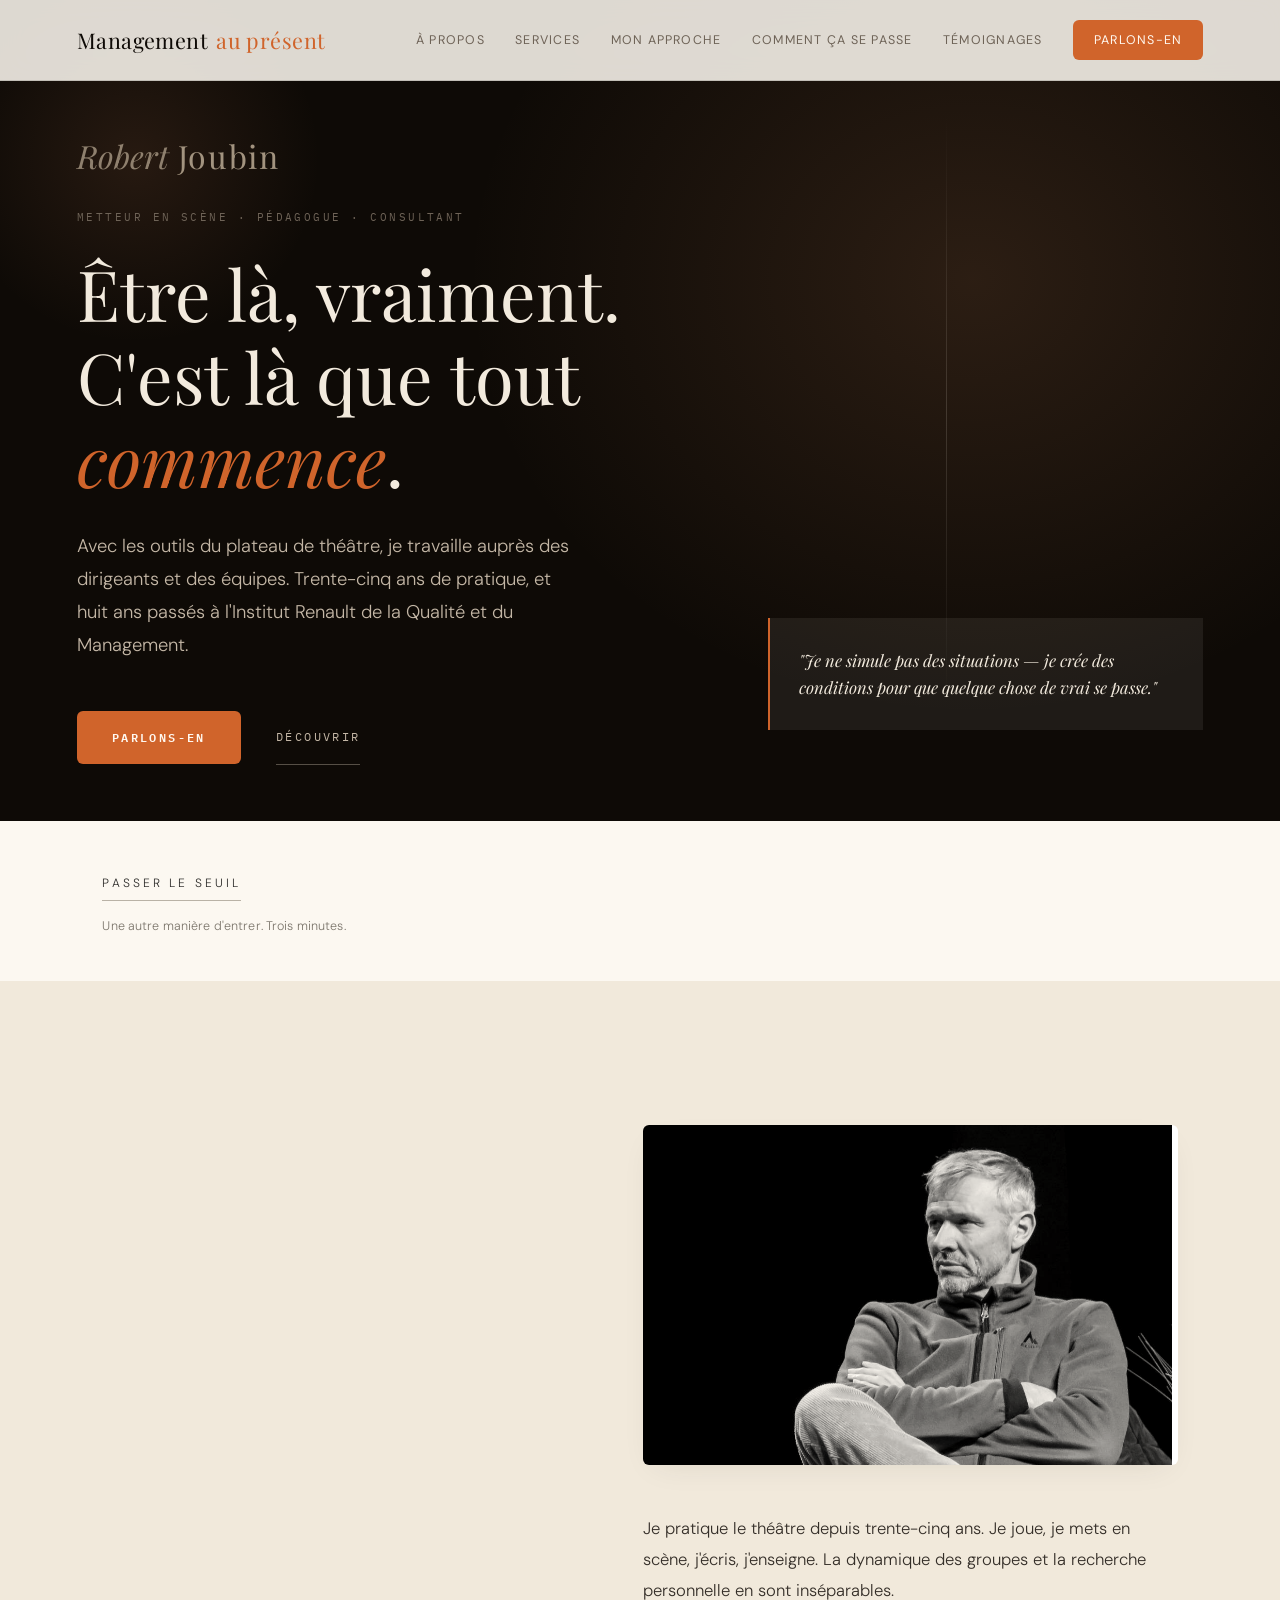
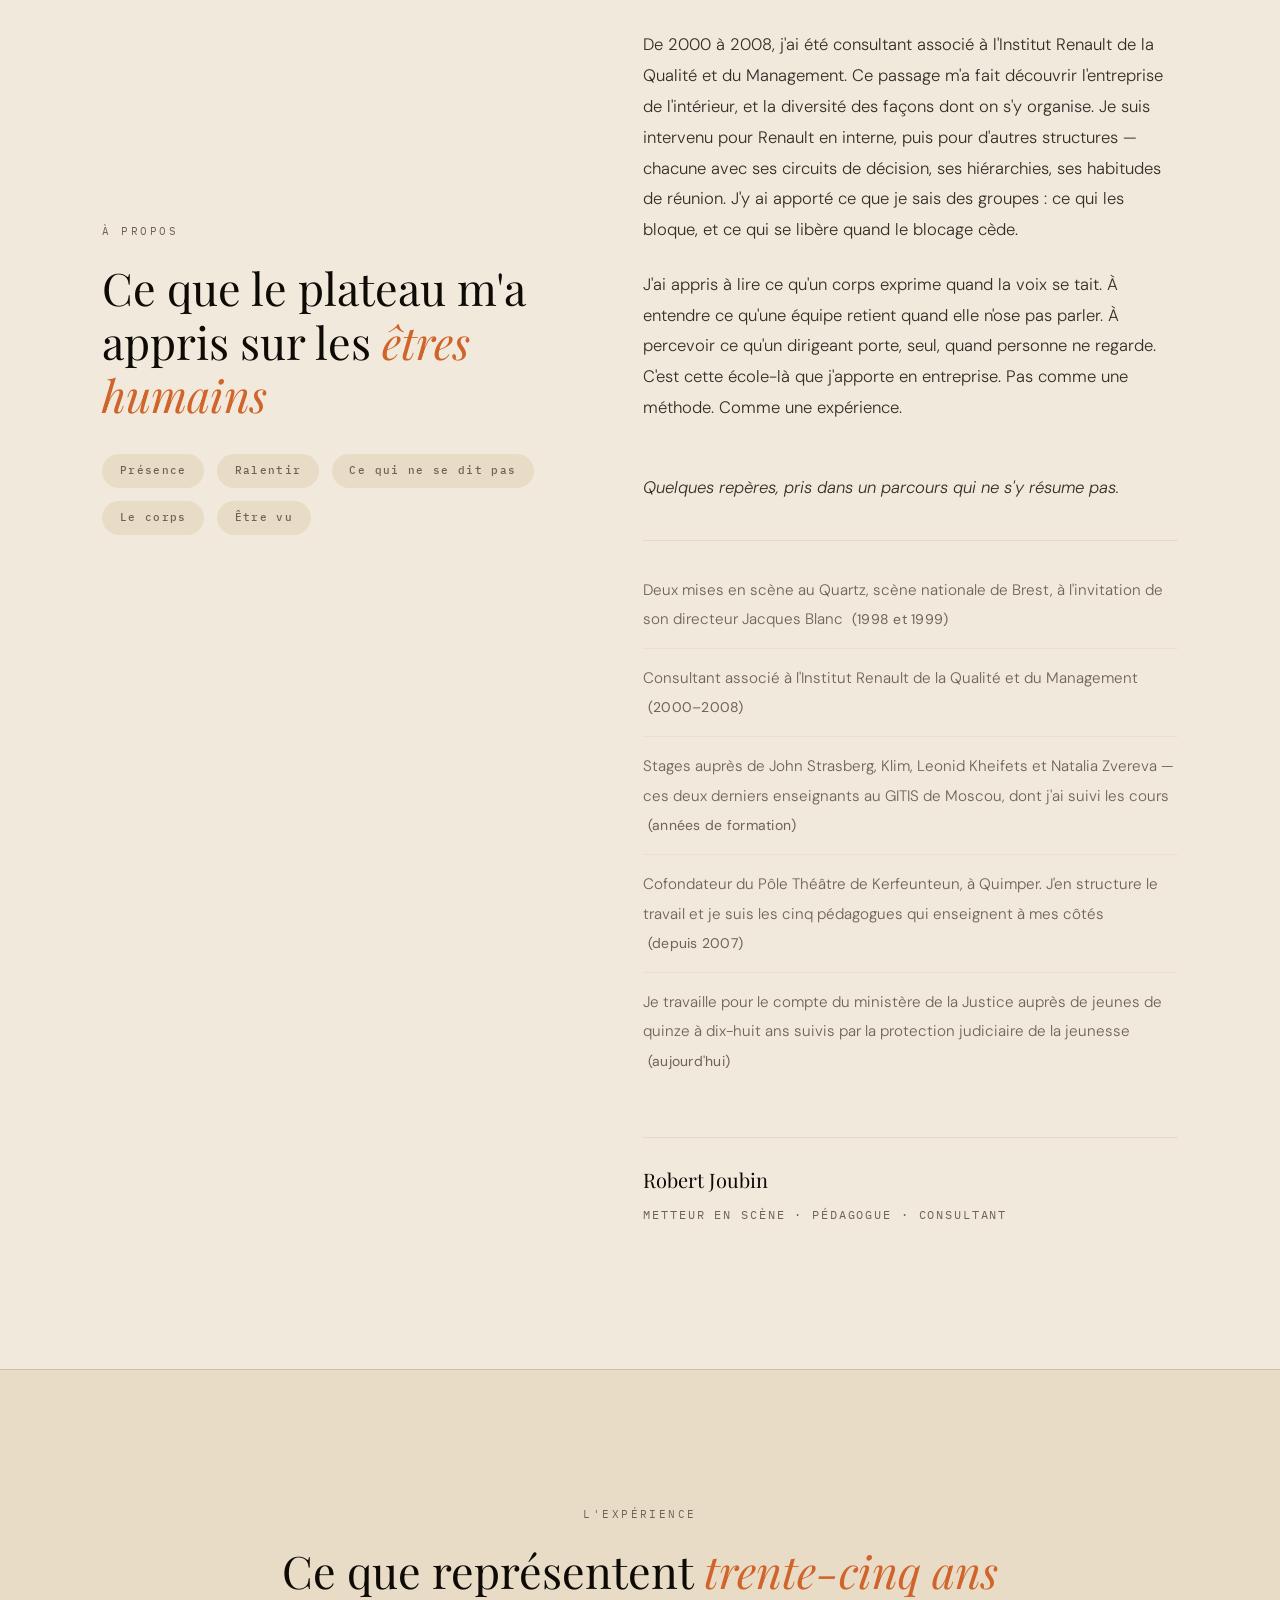
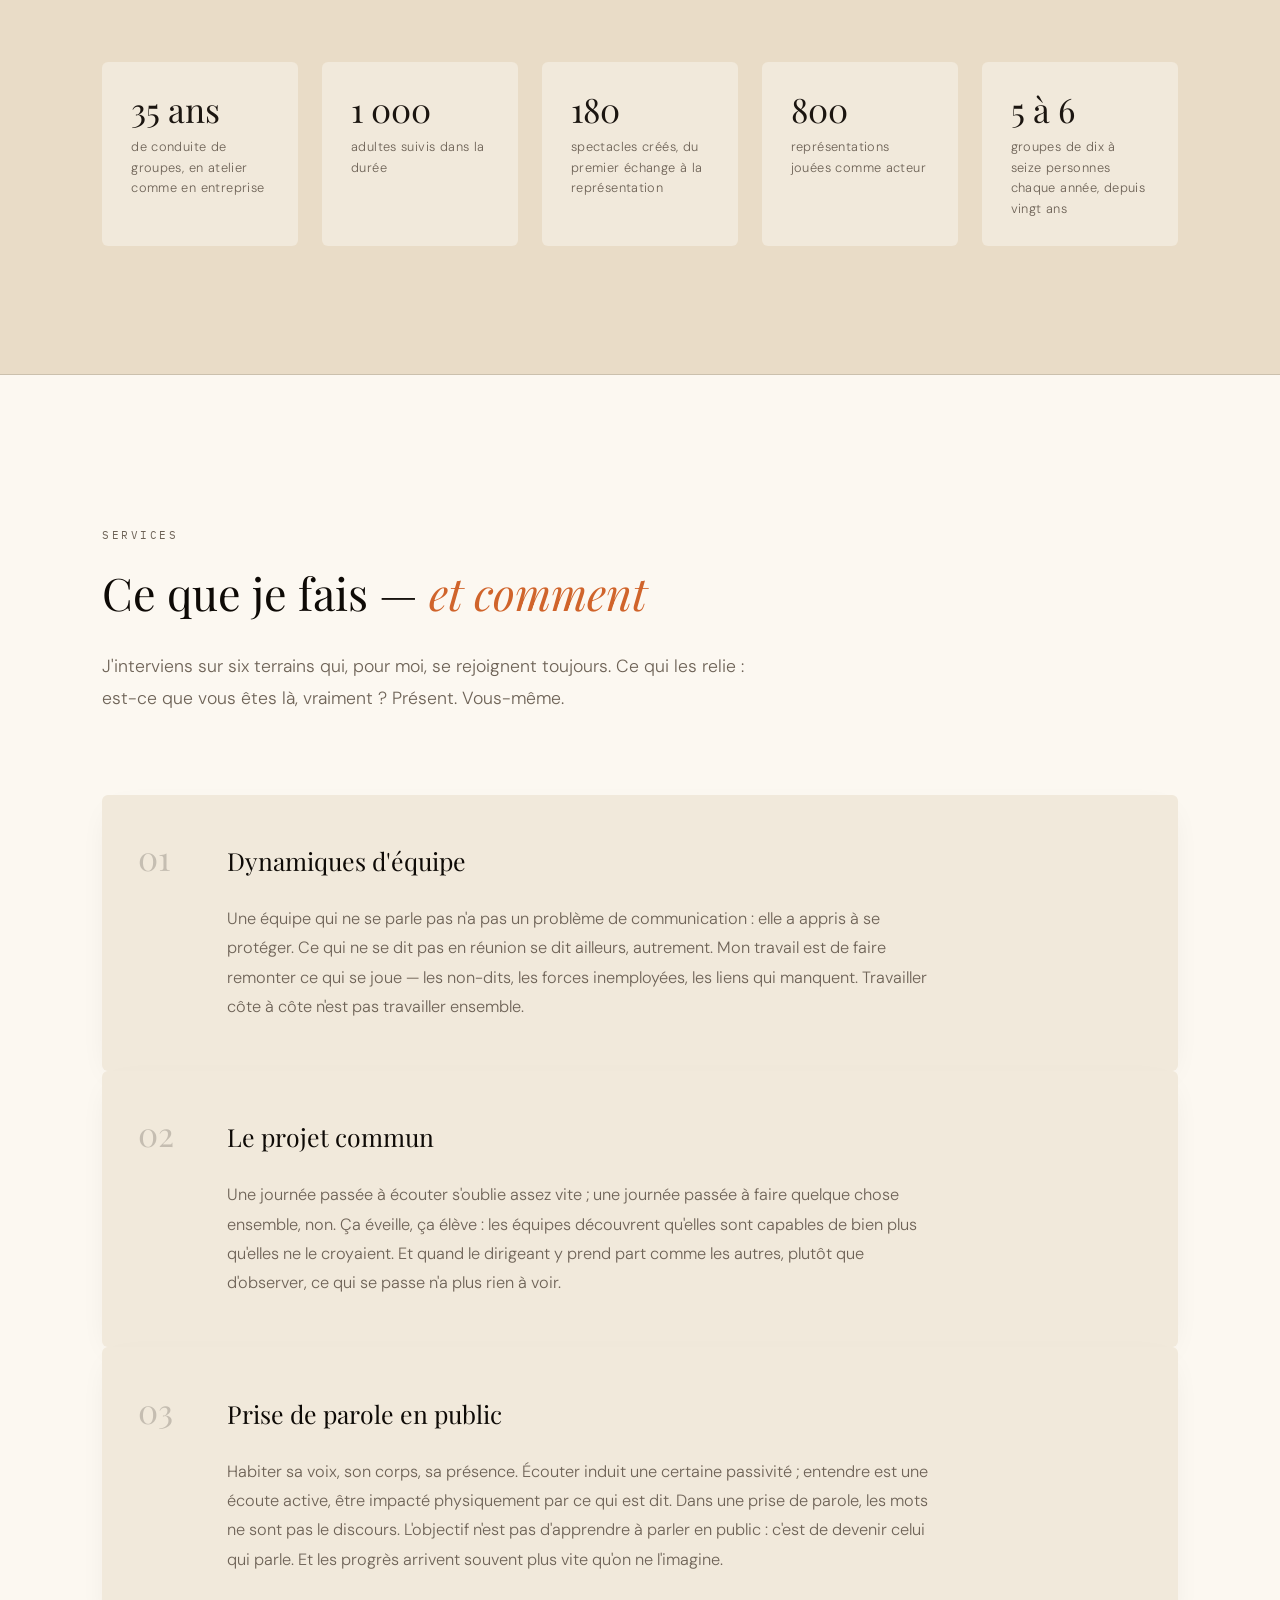
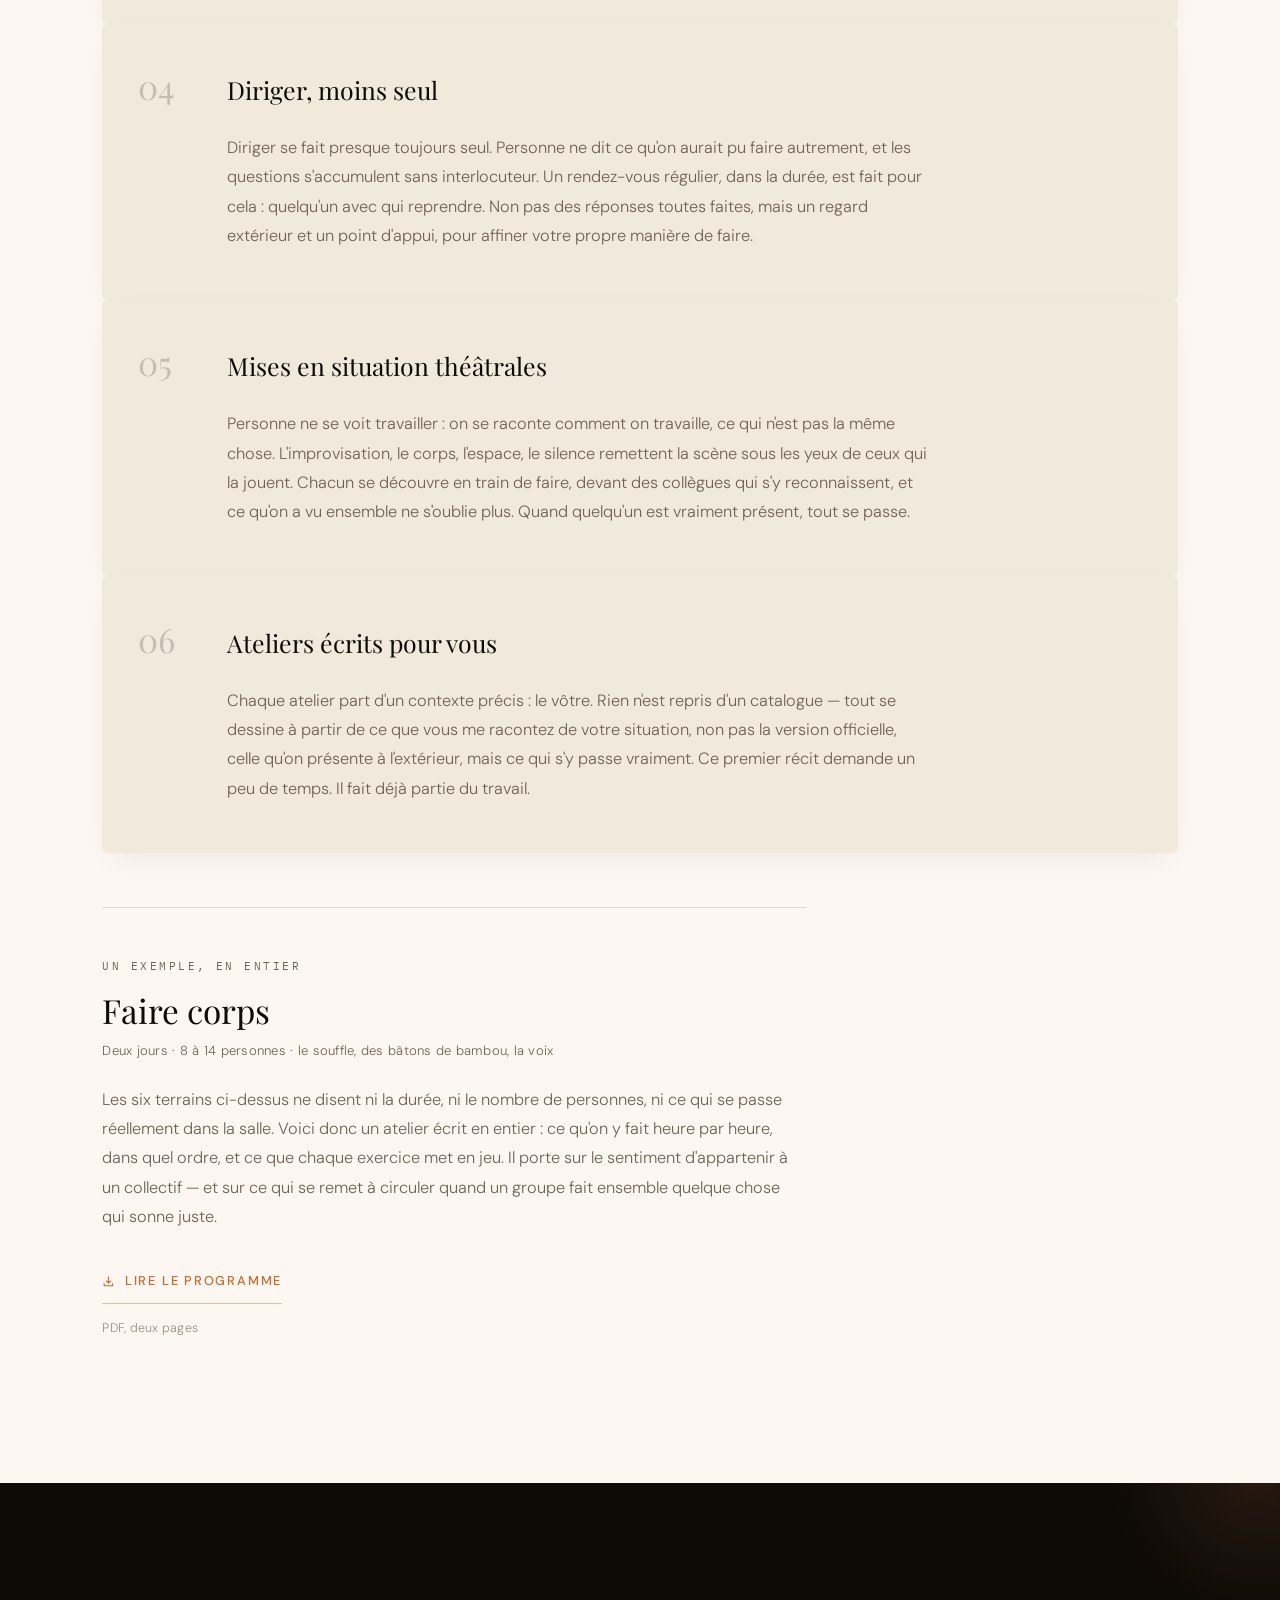
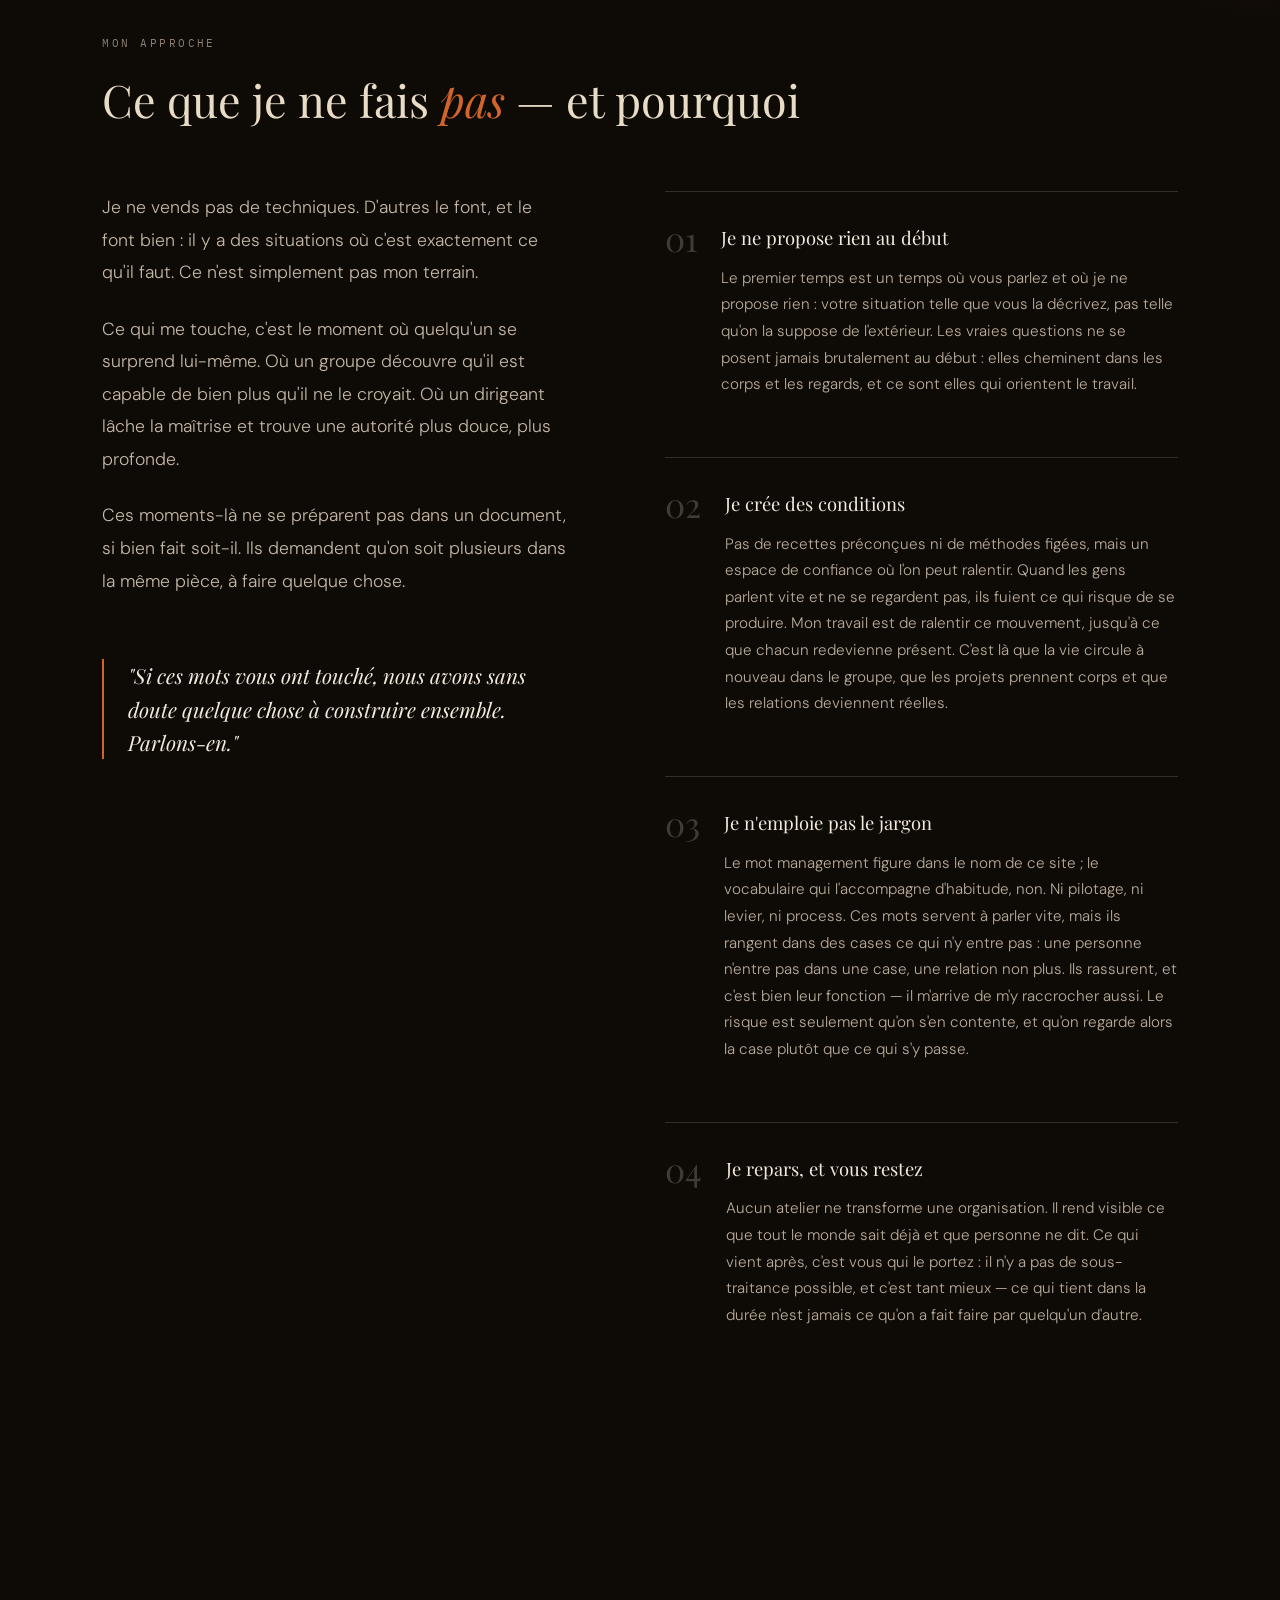
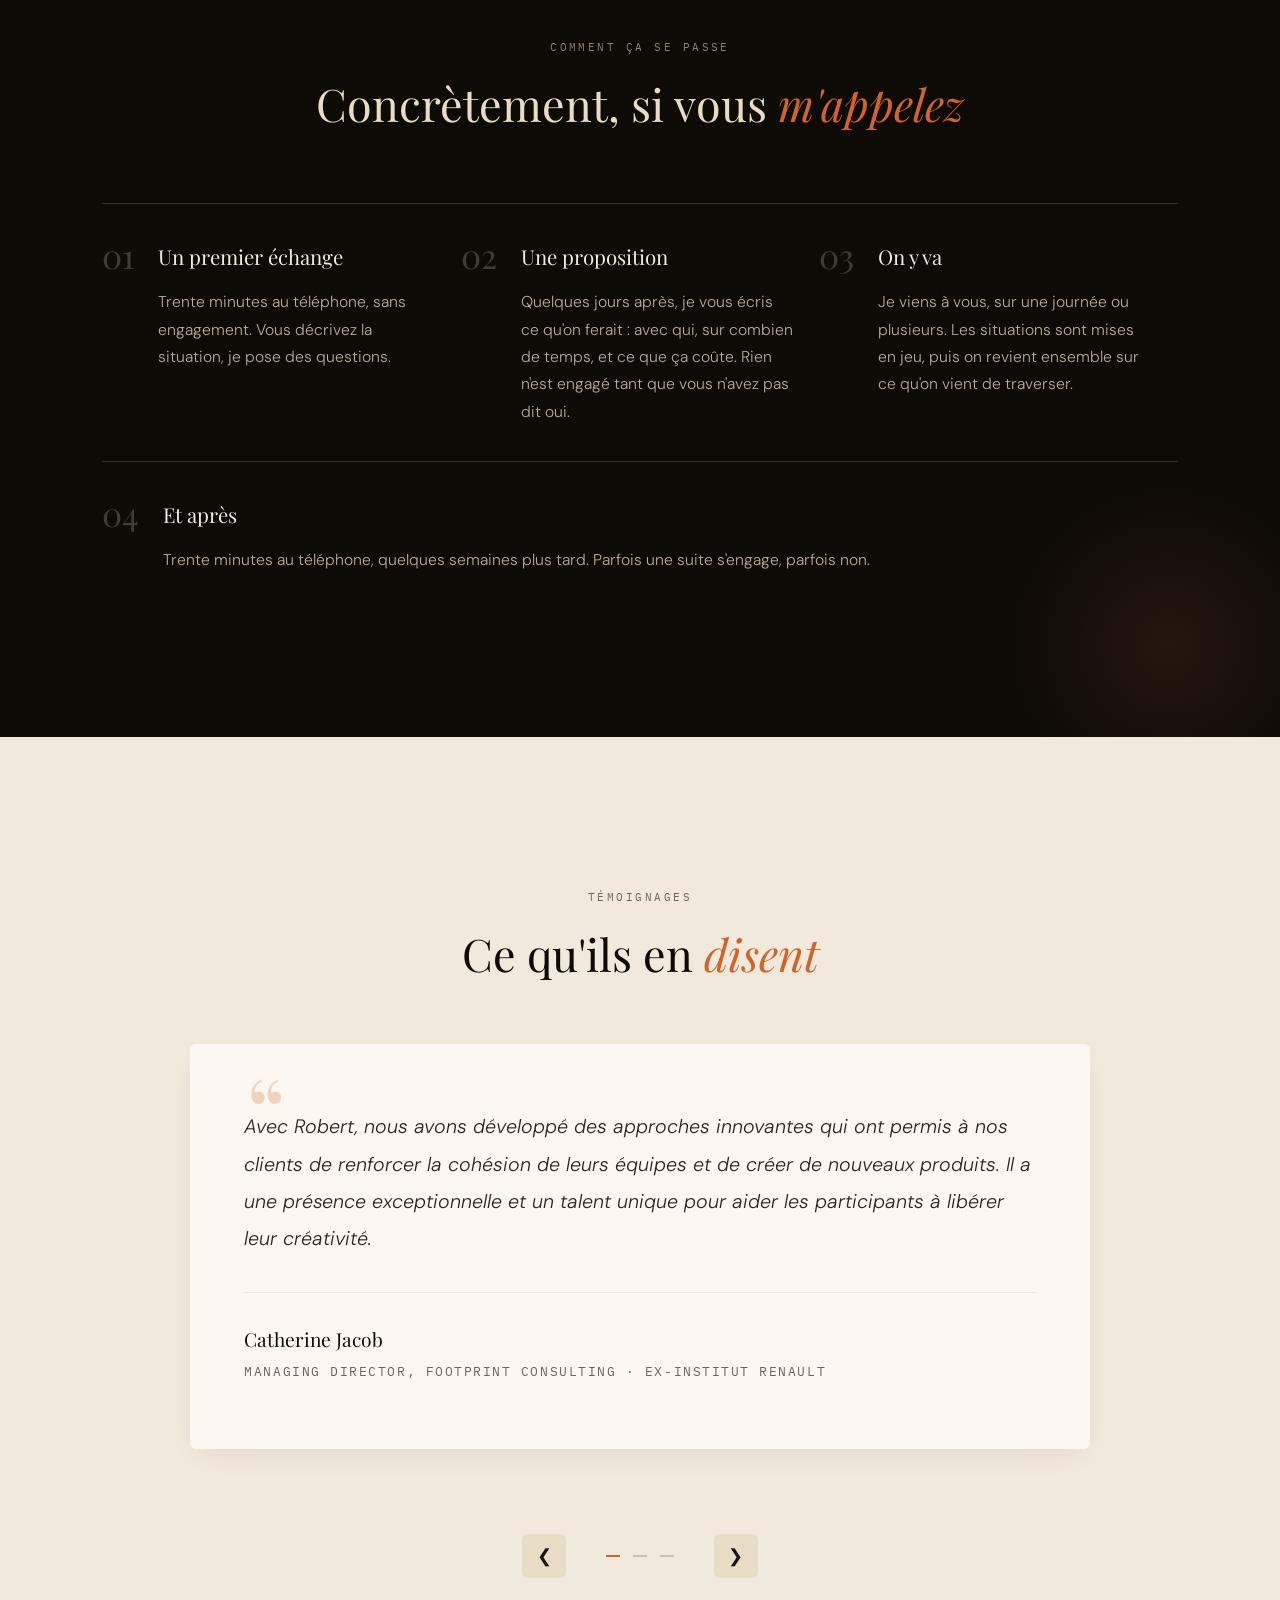
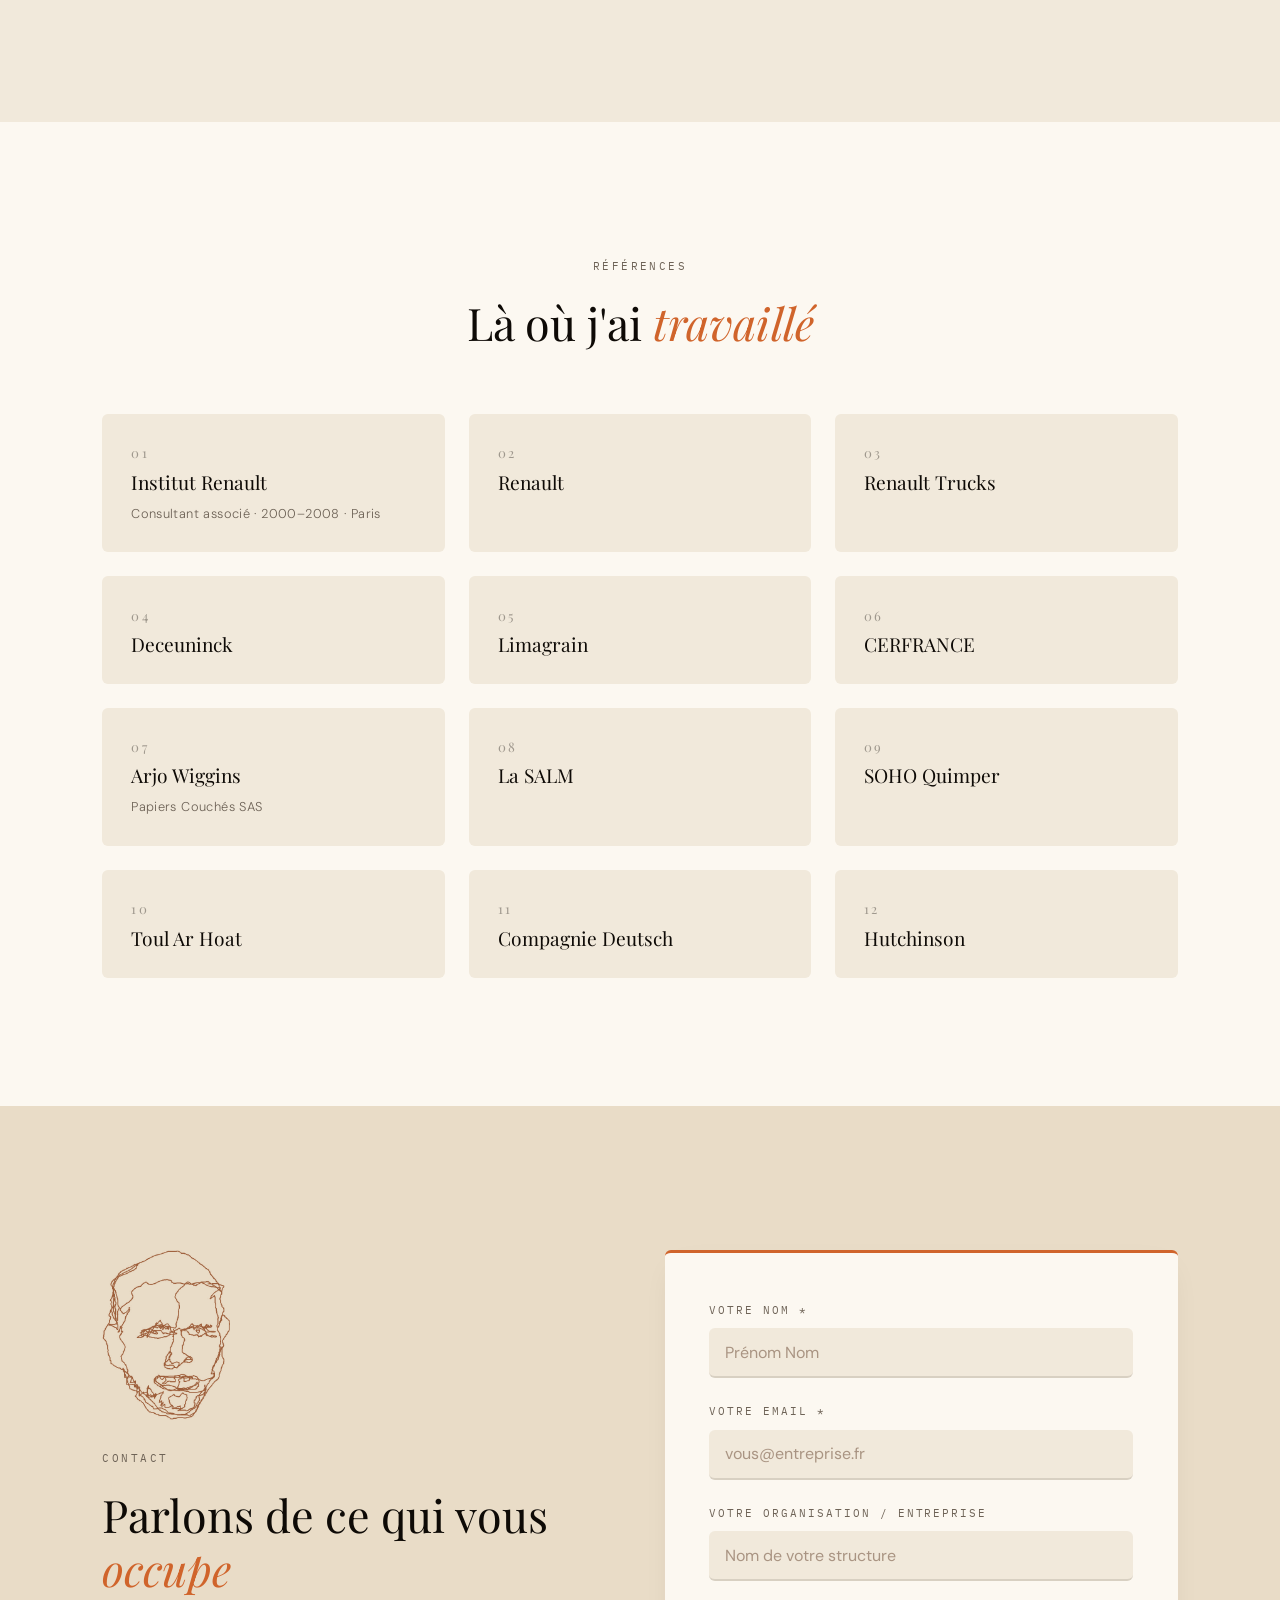
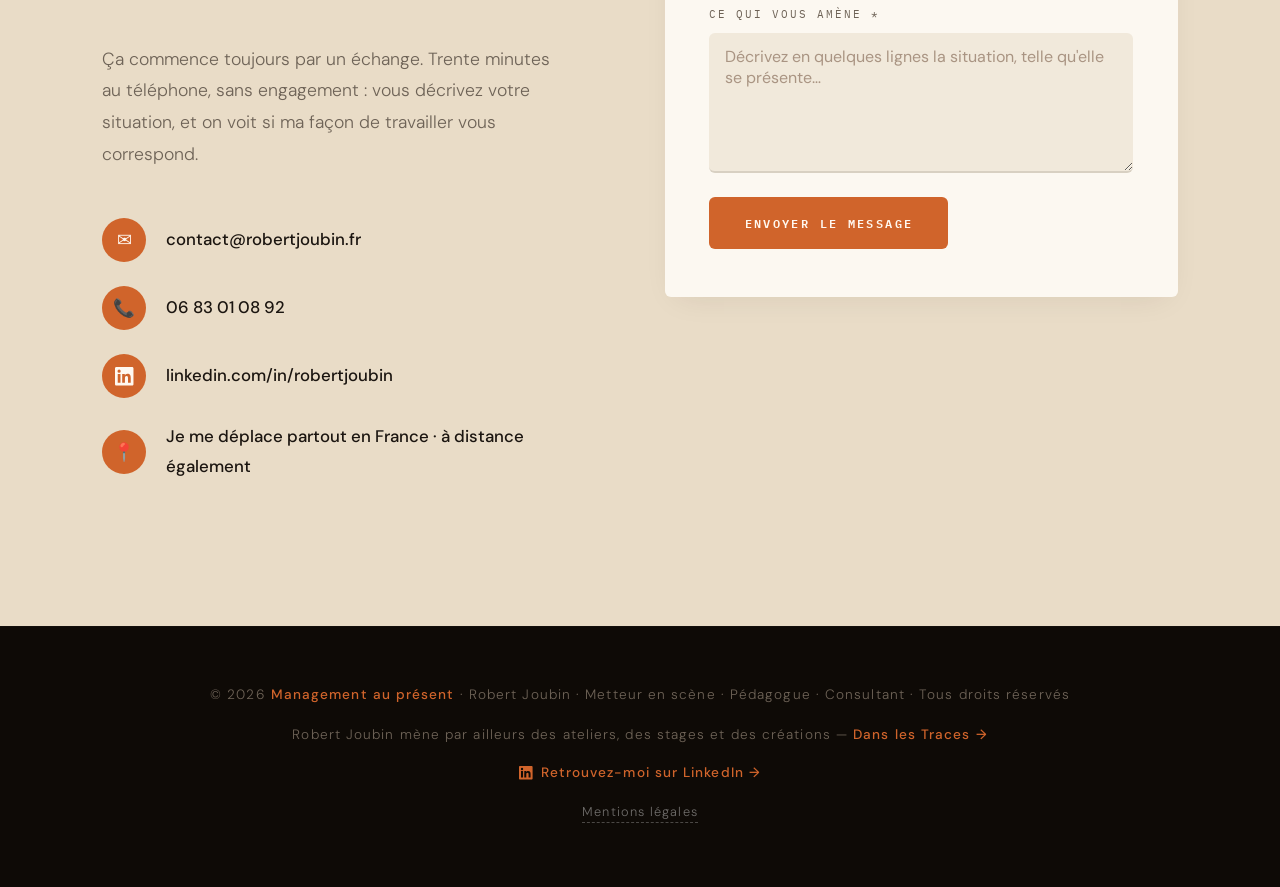
==== commit 54c49a63: "Add files via upload" ====
--- a/index.html
+++ b/index.html
@@ -564,6 +564,56 @@
     touch-action:manipulation;
     -webkit-tap-highlight-color:rgba(208,100,43,.18)}
 </style>
+
+<!-- ==========================================================================
+     EXEMPLE DE FORMATION — bloc additif posé en dernier dans le <head>.
+     Le supprimer, avec le bloc HTML correspondant en fin de section #services,
+     restitue exactement l'état précédent du site.
+     ========================================================================== -->
+<style>
+  .exemple-formation{
+    margin-top:3.4rem;padding-top:2.6rem;
+    border-top:1px solid rgba(27,21,16,.14);
+    max-width:44rem}
+
+  .exemple-formation .section-tag{margin-bottom:.9rem}
+
+  .exemple-titre{
+    font-family:var(--police-titre);font-weight:400;
+    font-size:clamp(1.7rem,2.6vw,2.1rem);
+    color:var(--nuit);line-height:1.2;margin:0 0 .5rem}
+
+  .exemple-cadre{
+    font-family:var(--police-texte);font-size:.82rem;
+    letter-spacing:.02em;color:var(--milieu);margin:0 0 1.4rem}
+
+  .exemple-texte{
+    font-size:1.02rem;line-height:1.8;color:var(--milieu);
+    font-weight:300;margin:0 0 1.8rem}
+
+  .exemple-lien{
+    display:inline-flex;align-items:center;gap:.6rem;
+    font-family:var(--police-texte);font-size:.8rem;font-weight:500;
+    letter-spacing:.14em;text-transform:uppercase;
+    color:var(--terre);text-decoration:none;
+    border-bottom:1px solid rgba(208,100,43,.4);
+    padding:.5rem 0;min-height:44px;
+    touch-action:manipulation;
+    -webkit-tap-highlight-color:rgba(208,100,43,.18);
+    transition:color .3s ease,border-color .3s ease}
+
+  .exemple-lien:hover{color:var(--rouille);border-bottom-color:var(--rouille)}
+  .exemple-lien svg{width:1em;height:1em;fill:currentColor;pointer-events:none}
+
+  .exemple-poids{
+    font-family:var(--police-texte);font-size:.78rem;
+    color:var(--milieu);opacity:.7;letter-spacing:.02em;
+    margin:.8rem 0 0}
+
+  @media(max-width:860px){
+    .exemple-formation{margin-top:2.6rem;padding-top:2rem}
+  }
+</style>
 </head>
 <body>
 
@@ -773,6 +823,21 @@
             Chaque atelier part d'un contexte précis : le vôtre. Rien n'est repris d'un catalogue — tout se dessine à partir de ce que vous me racontez de votre situation, non pas la version officielle, celle qu'on présente à l'extérieur, mais ce qui s'y passe vraiment. Ce premier récit demande un peu de temps. Il fait déjà partie du travail.
           </p>
         </div>
+      </div>
+
+      <!-- EXEMPLE DE FORMATION — bloc additif, voir la feuille correspondante en fin de head -->
+      <div class="exemple-formation reveal">
+        <span class="section-tag">Un exemple, en entier</span>
+        <h3 class="exemple-titre">Faire corps</h3>
+        <p class="exemple-cadre">Deux jours · 8 à 14 personnes · le souffle, des bâtons de bambou, la voix</p>
+        <p class="exemple-texte">
+          Les six terrains ci-dessus ne disent ni la durée, ni le nombre de personnes, ni ce qui se passe réellement dans la salle. Voici donc un atelier écrit en entier : ce qu'on y fait heure par heure, dans quel ordre, et ce que chaque exercice met en jeu. Il porte sur le sentiment d'appartenir à un collectif — et sur ce qui se remet à circuler quand un groupe fait ensemble quelque chose qui sonne juste.
+        </p>
+        <a href="faire-corps.pdf" class="exemple-lien" target="_blank" rel="noopener">
+          <svg viewBox="0 0 24 24" aria-hidden="true"><path d="M12 16.5 6.75 11.25l1.4-1.45 2.85 2.85V3h2v9.65l2.85-2.85 1.4 1.45L12 16.5ZM5 21c-.55 0-1.02-.2-1.41-.59C3.2 20.02 3 19.55 3 19v-3.5h2V19h14v-3.5h2V19c0 .55-.2 1.02-.59 1.41-.39.39-.86.59-1.41.59H5Z"/></svg>
+          Lire le programme
+        </a>
+        <p class="exemple-poids">PDF, deux pages</p>
       </div>
     </section>
 
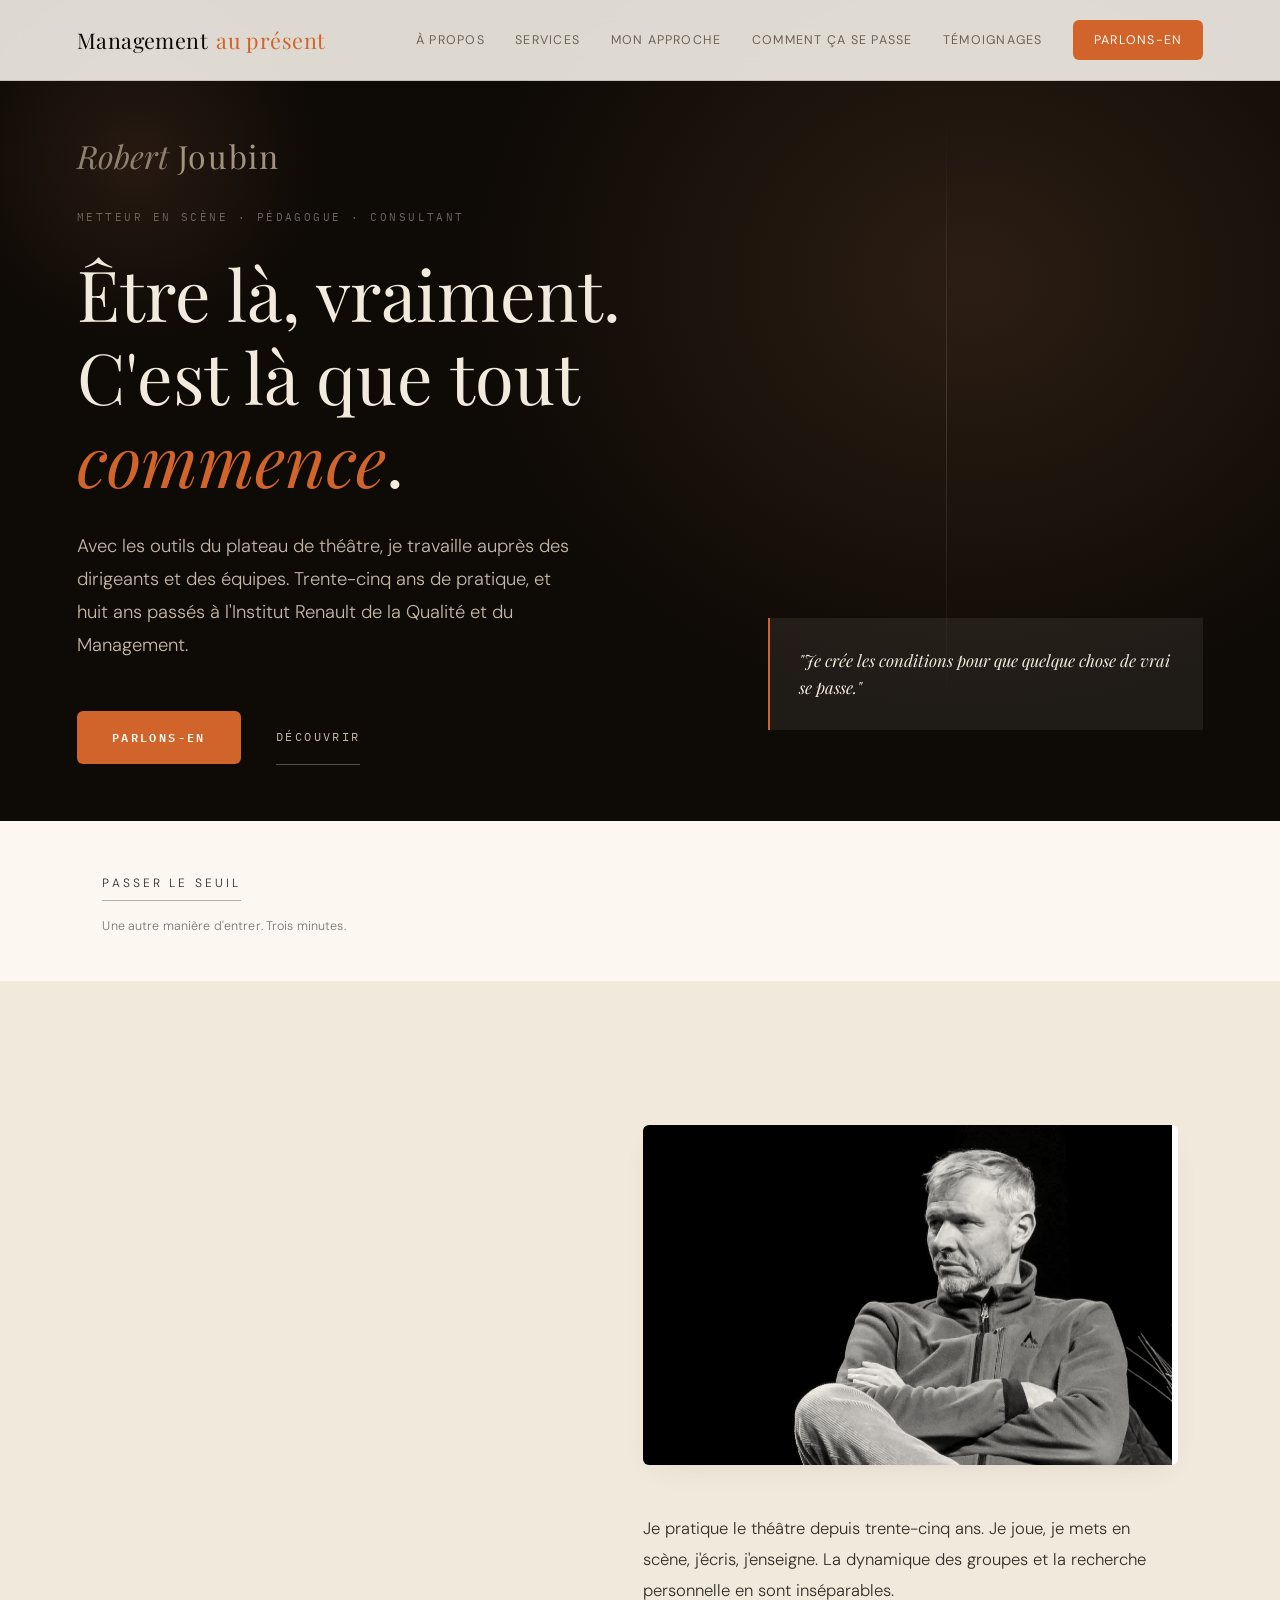
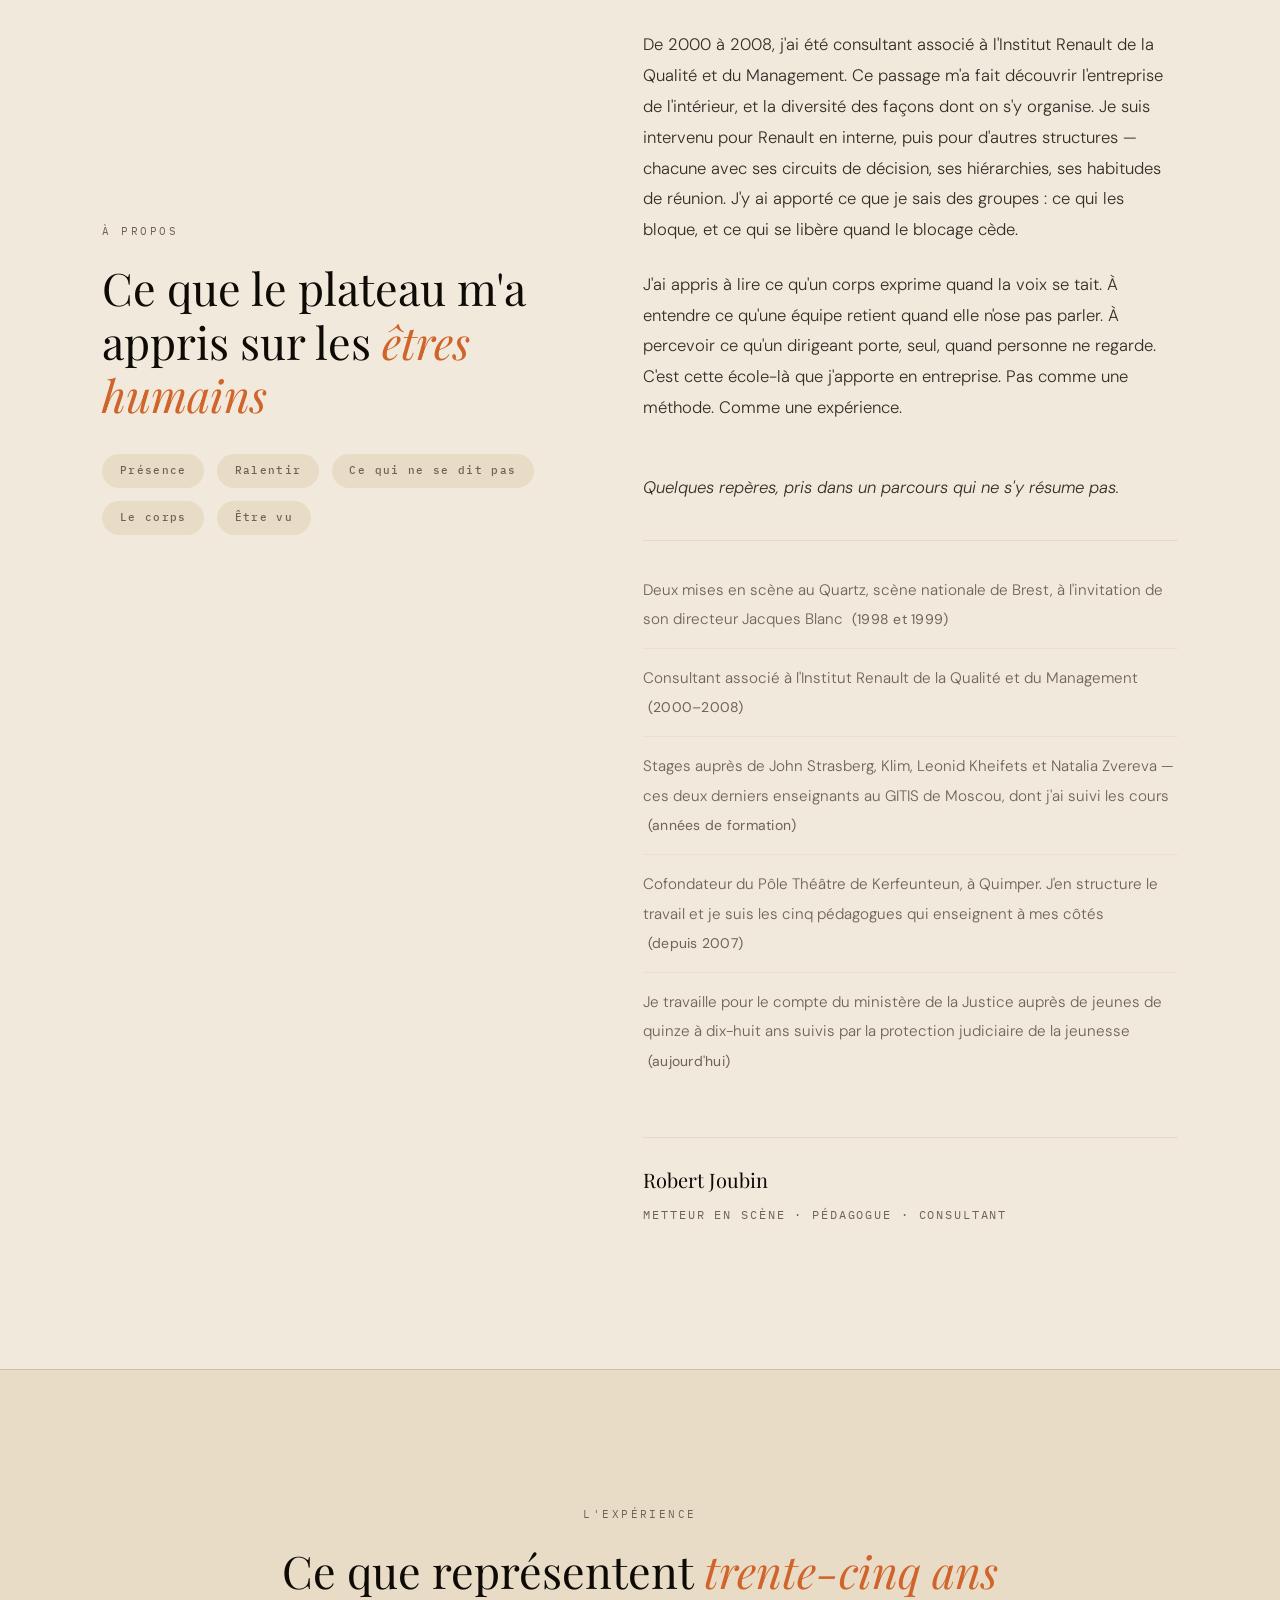
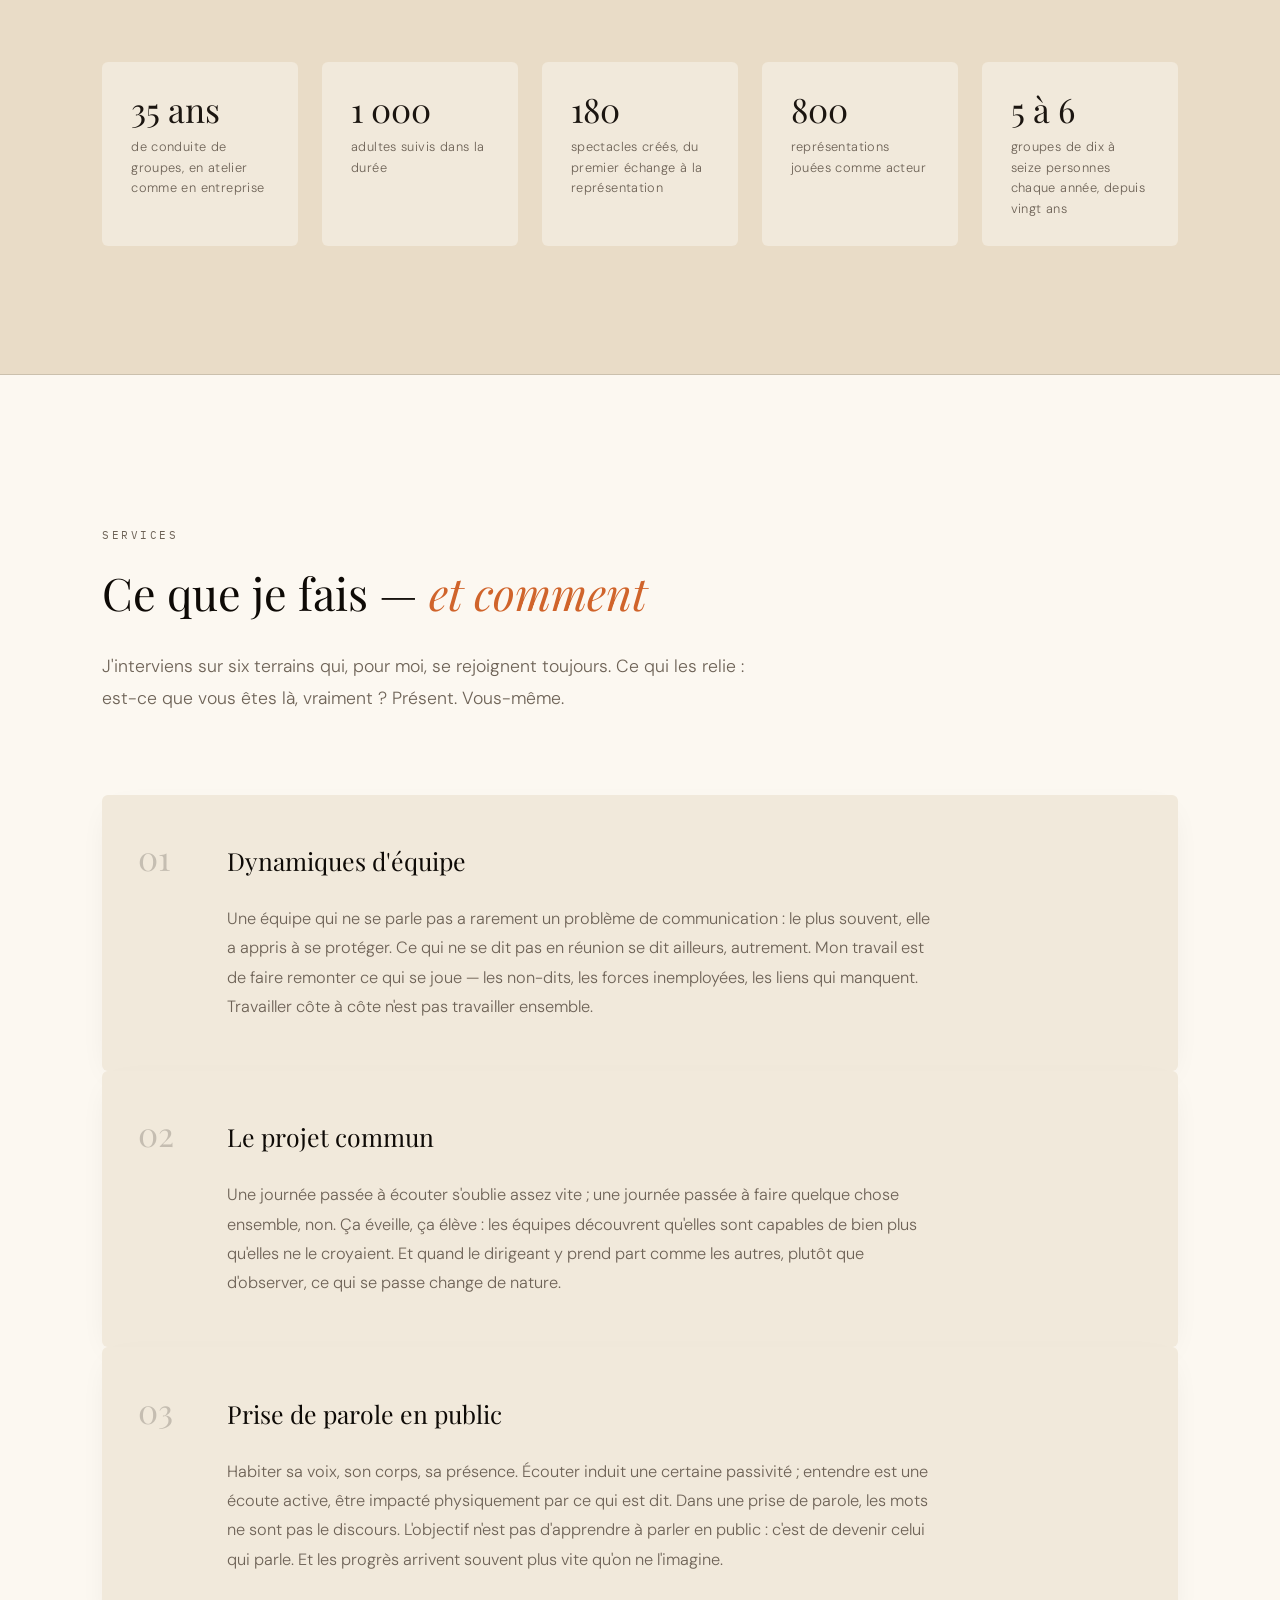
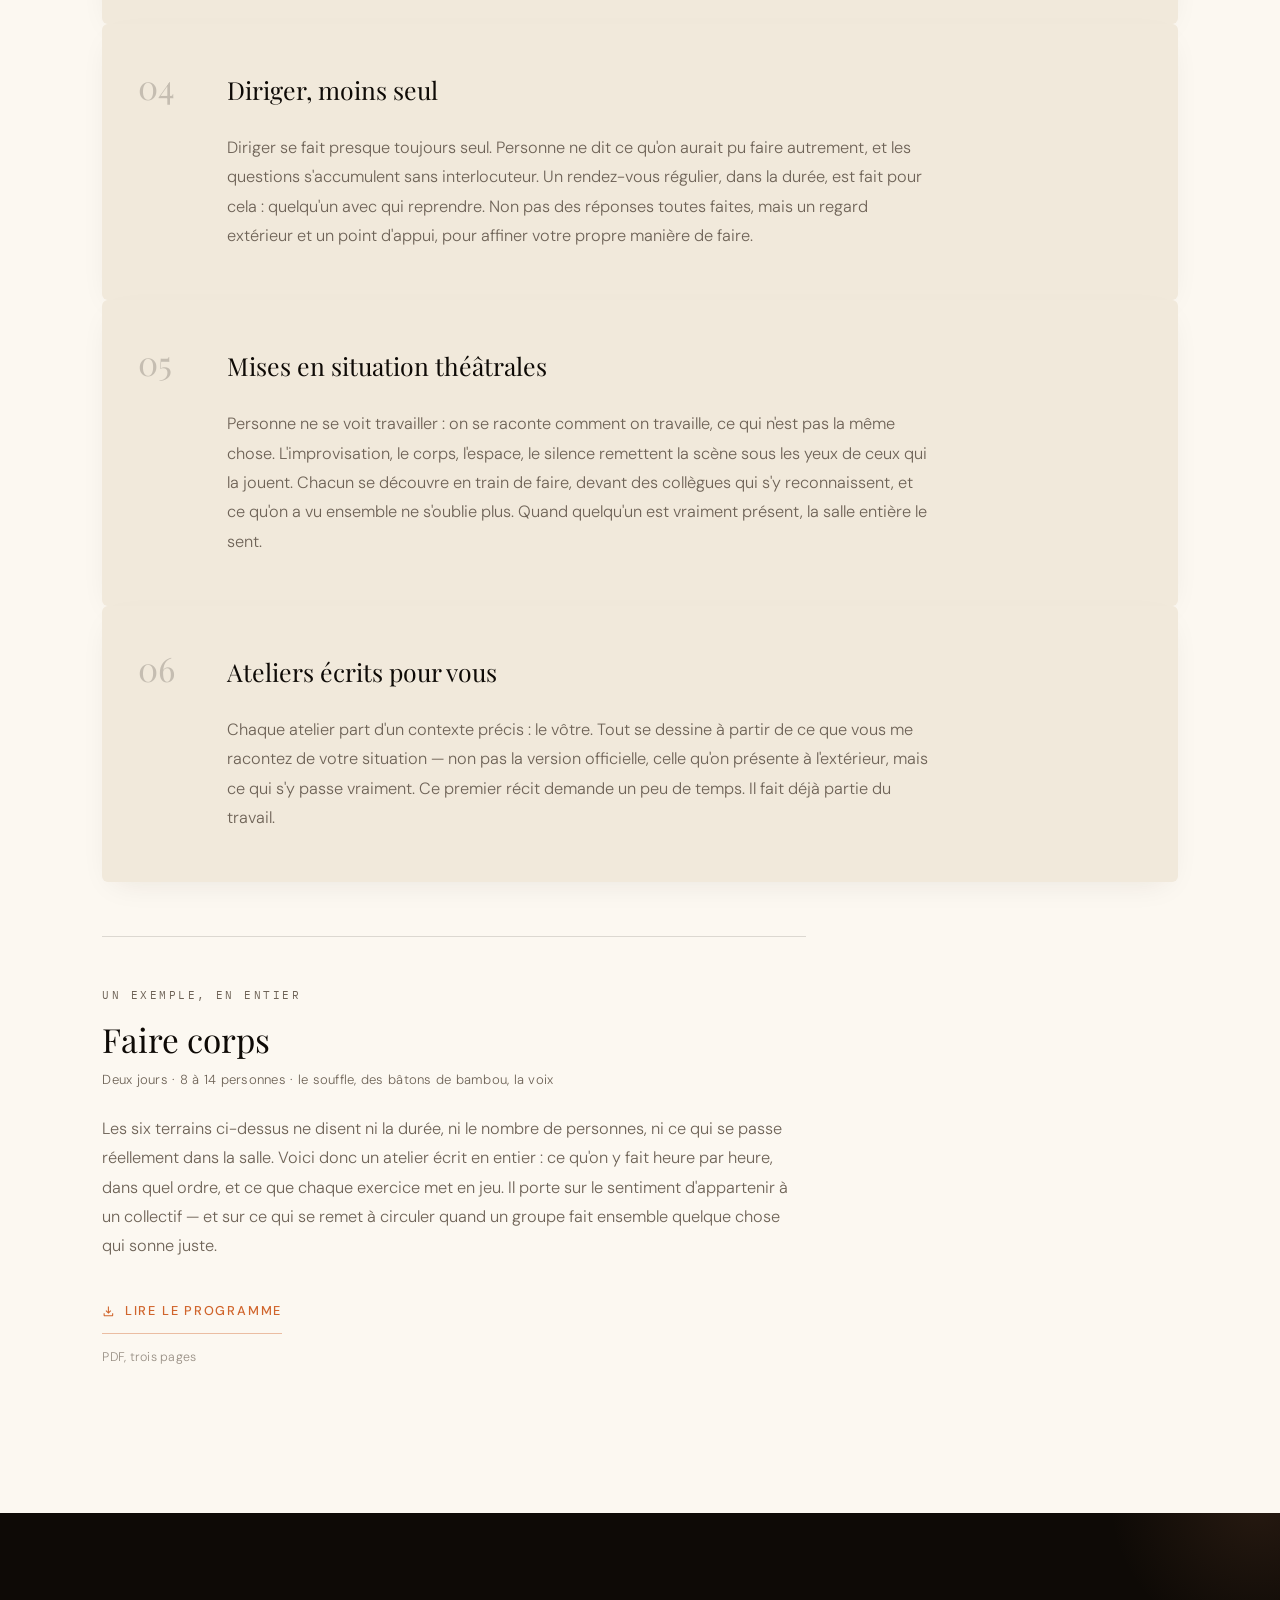
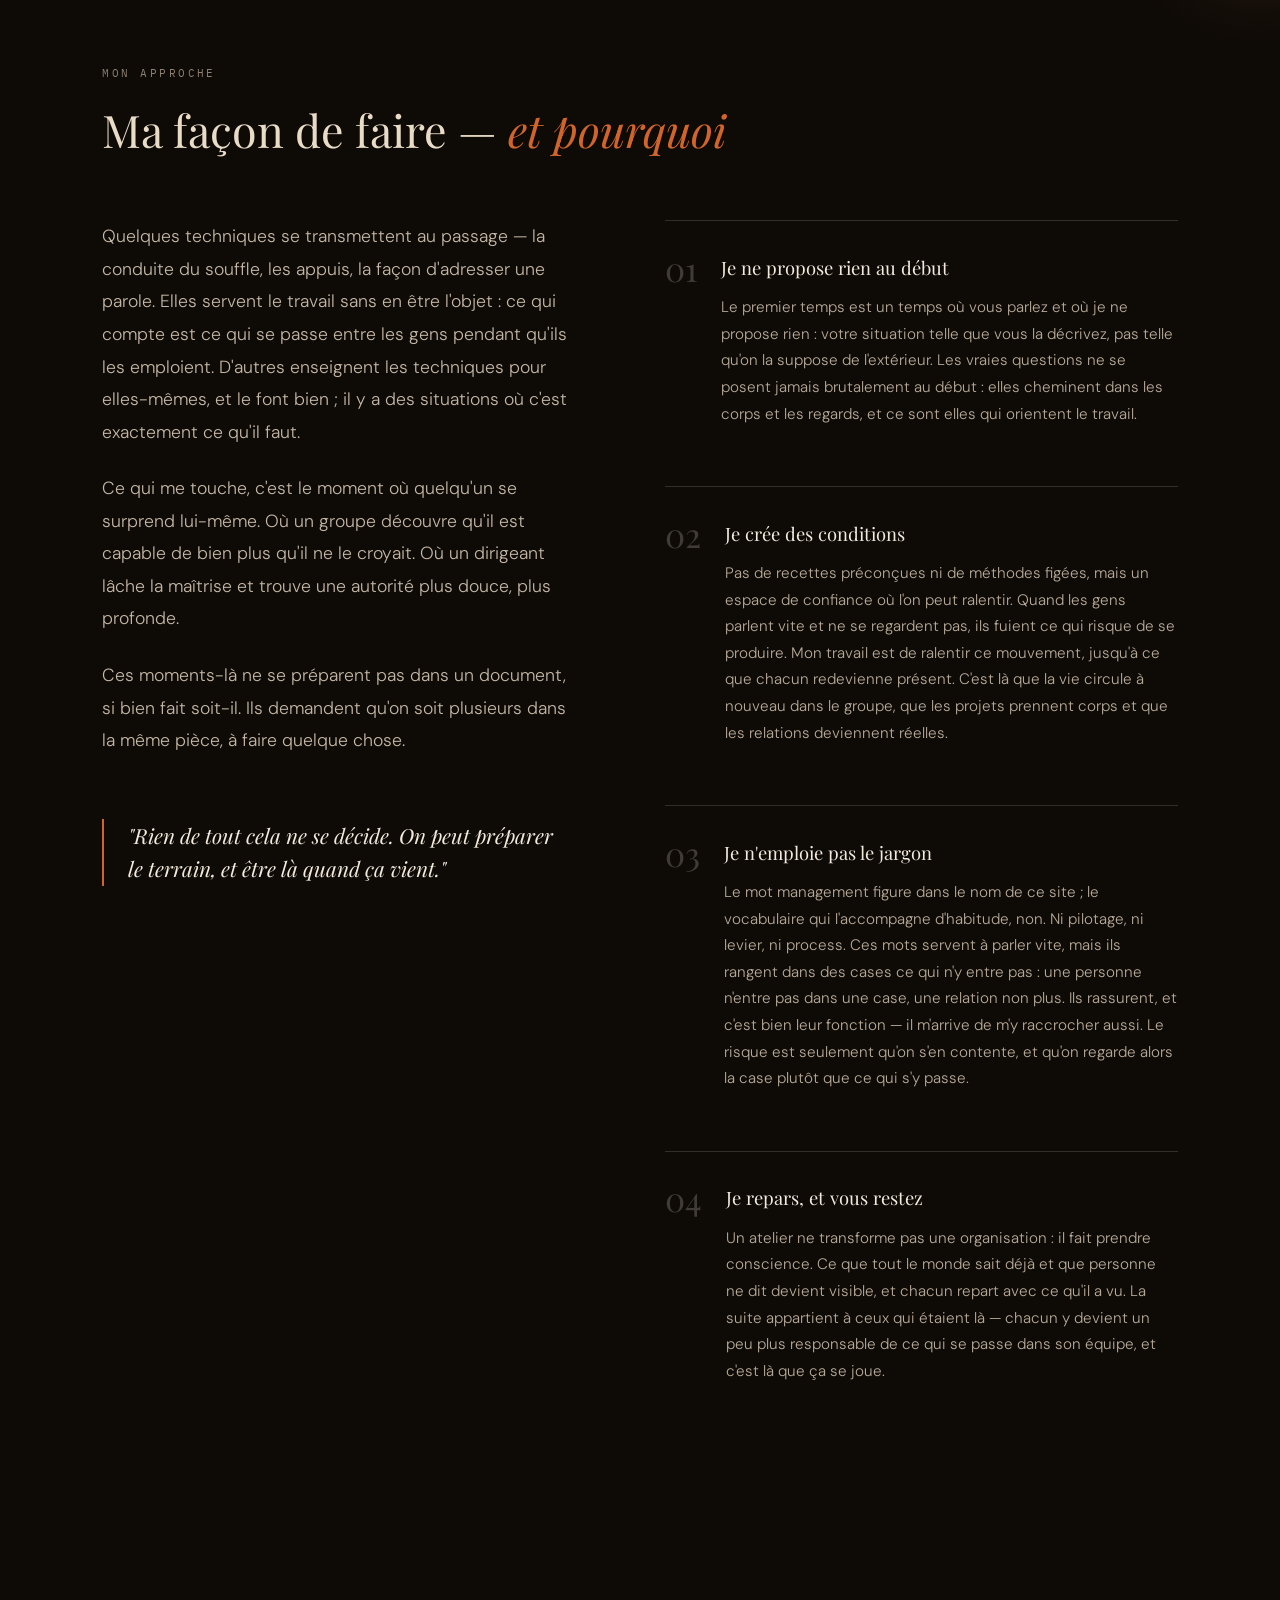
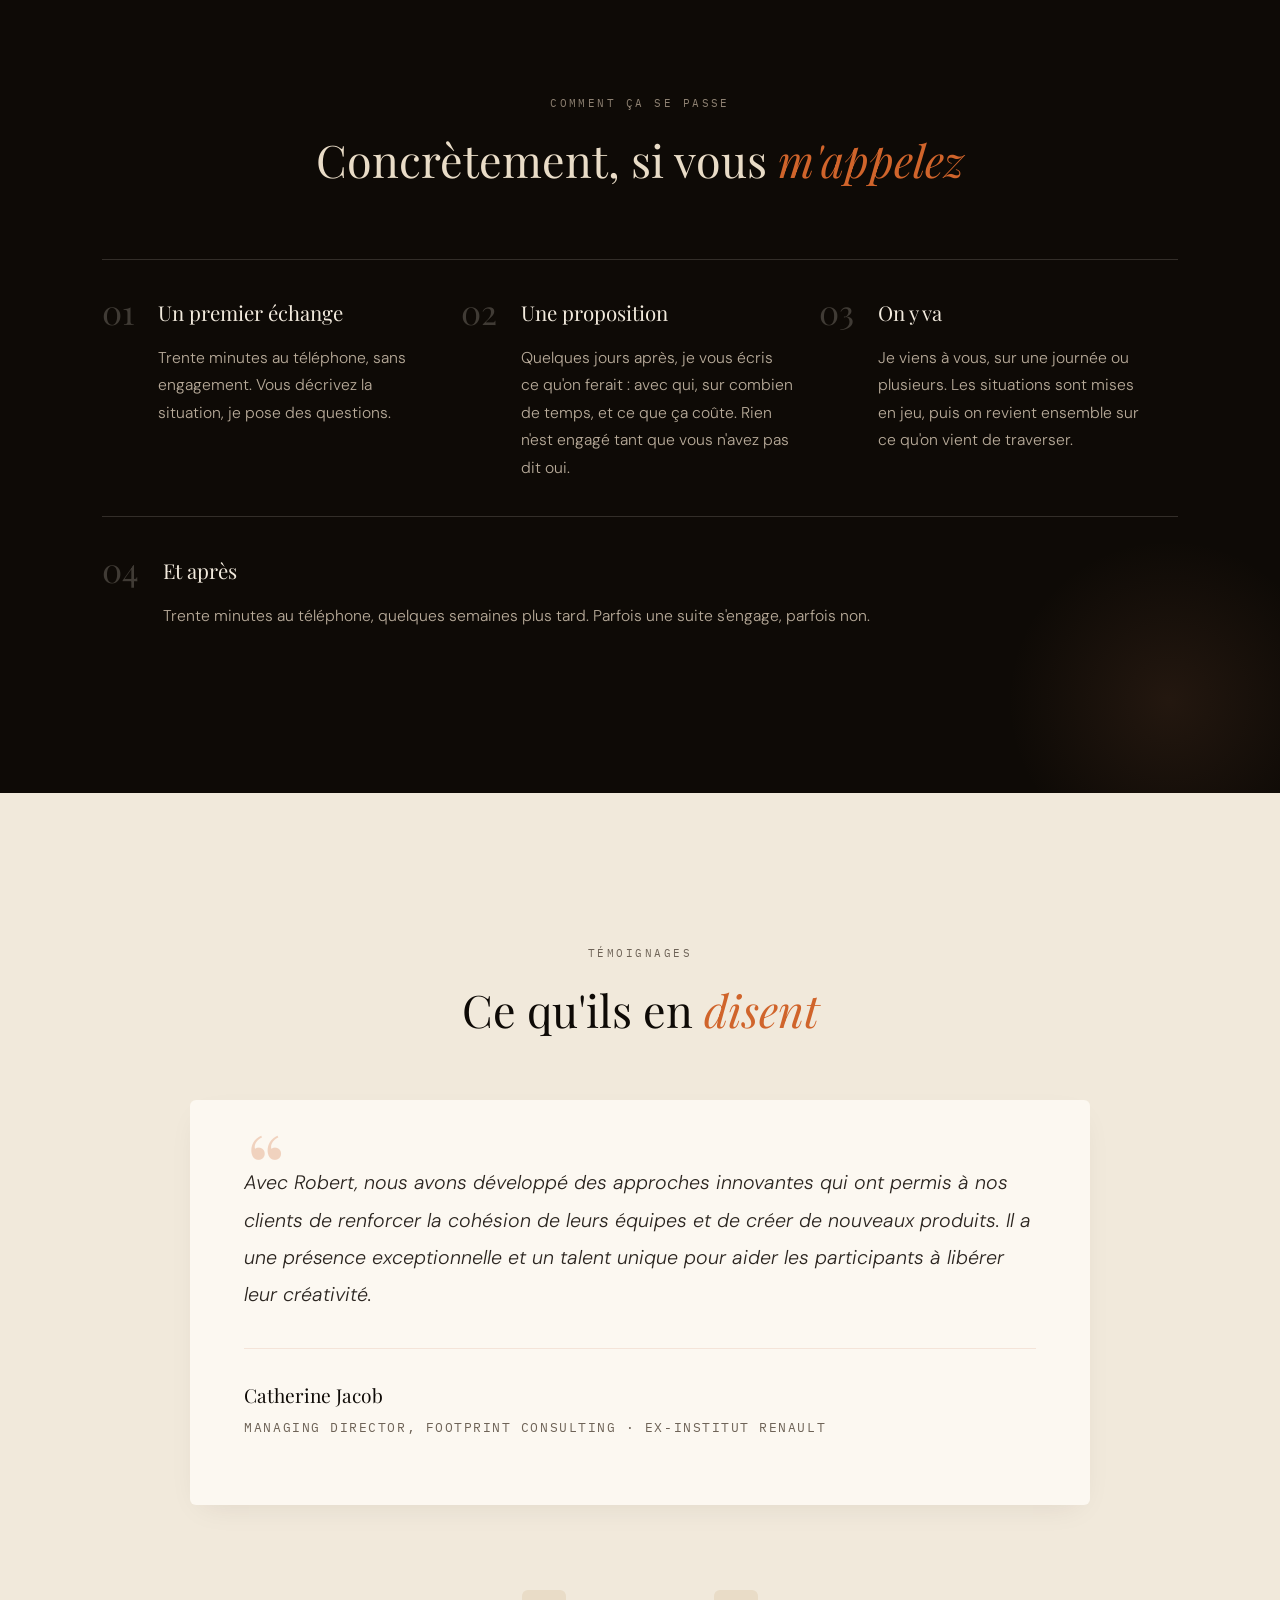
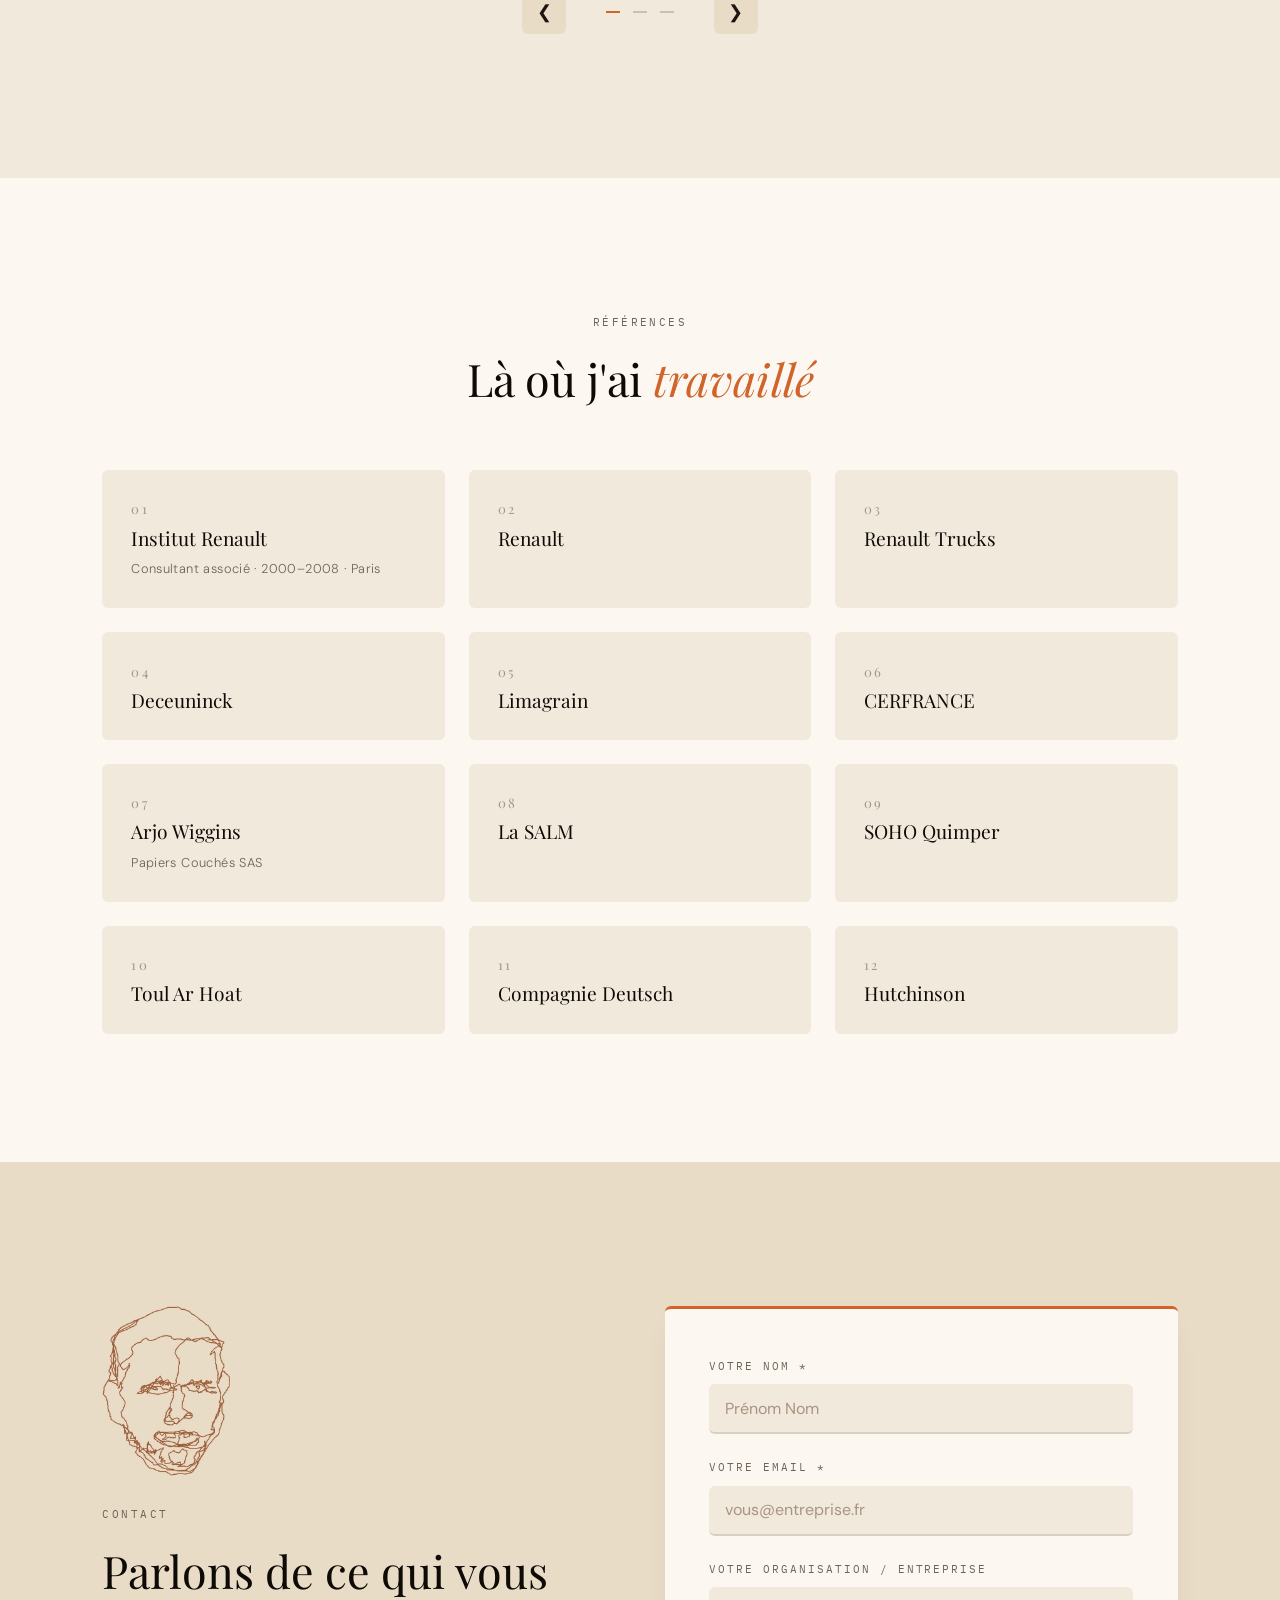
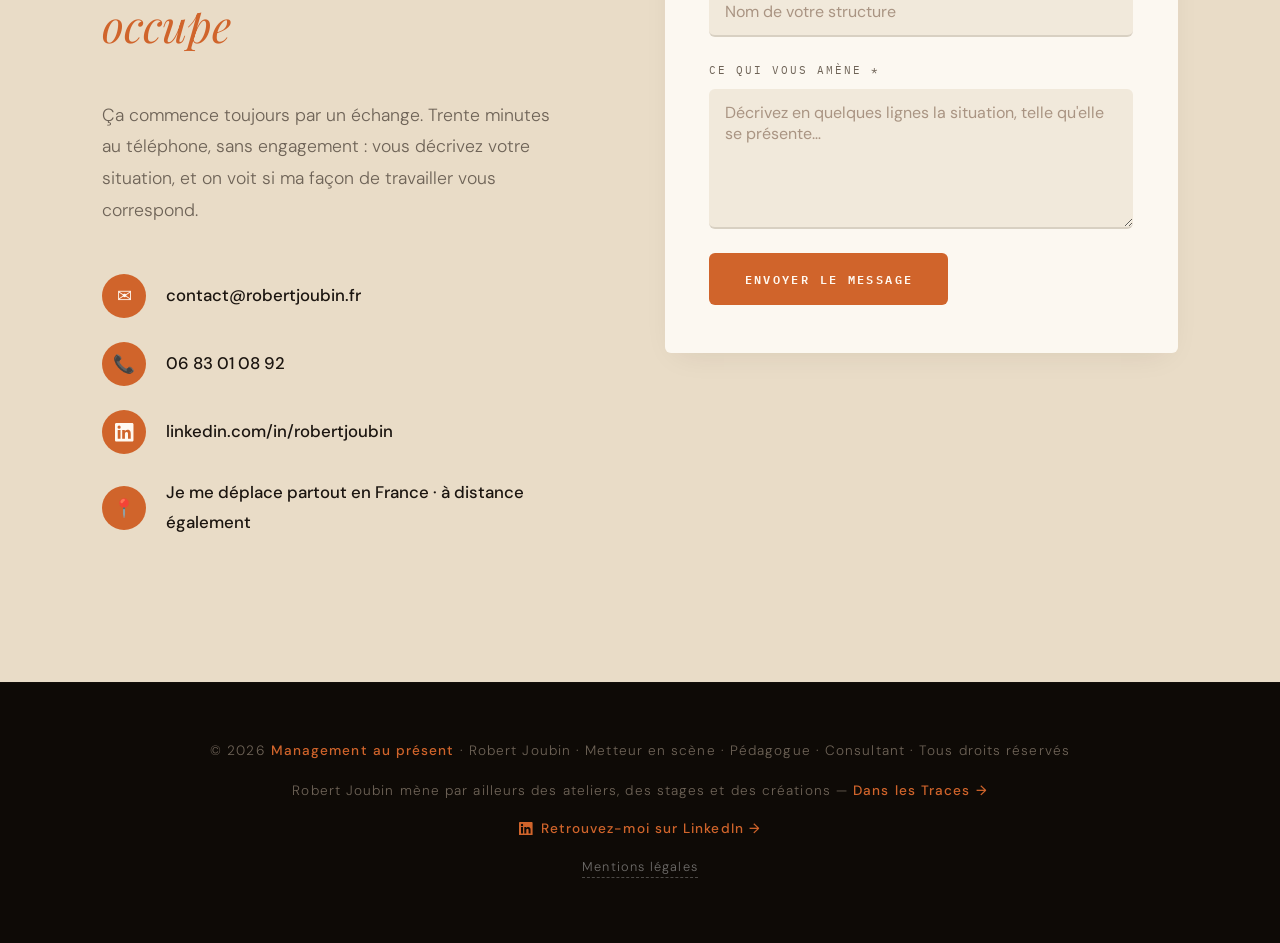
==== commit 11e8e6db: "Add files via upload" ====
--- a/index.html
+++ b/index.html
@@ -679,7 +679,7 @@
 
     <div class="hero-citation reveal reveal-delay-2">
       <blockquote>
-        "Je ne simule pas des situations — je crée des conditions pour que quelque chose de vrai se passe."
+        "Je crée les conditions pour que quelque chose de vrai se passe."
       </blockquote>
     </div>
   </header>
@@ -780,7 +780,7 @@
           <span class="serv-icone" aria-hidden="true">01</span>
           <h3 class="serv-nom">Dynamiques d'équipe</h3>
           <p class="serv-desc">
-            Une équipe qui ne se parle pas n'a pas un problème de communication : elle a appris à se protéger. Ce qui ne se dit pas en réunion se dit ailleurs, autrement. Mon travail est de faire remonter ce qui se joue — les non-dits, les forces inemployées, les liens qui manquent. Travailler côte à côte n'est pas travailler ensemble.
+            Une équipe qui ne se parle pas a rarement un problème de communication : le plus souvent, elle a appris à se protéger. Ce qui ne se dit pas en réunion se dit ailleurs, autrement. Mon travail est de faire remonter ce qui se joue — les non-dits, les forces inemployées, les liens qui manquent. Travailler côte à côte n'est pas travailler ensemble.
           </p>
         </div>
 
@@ -788,7 +788,7 @@
           <span class="serv-icone" aria-hidden="true">02</span>
           <h3 class="serv-nom">Le projet commun</h3>
           <p class="serv-desc">
-            Une journée passée à écouter s'oublie assez vite ; une journée passée à faire quelque chose ensemble, non. Ça éveille, ça élève : les équipes découvrent qu'elles sont capables de bien plus qu'elles ne le croyaient. Et quand le dirigeant y prend part comme les autres, plutôt que d'observer, ce qui se passe n'a plus rien à voir.
+            Une journée passée à écouter s'oublie assez vite ; une journée passée à faire quelque chose ensemble, non. Ça éveille, ça élève : les équipes découvrent qu'elles sont capables de bien plus qu'elles ne le croyaient. Et quand le dirigeant y prend part comme les autres, plutôt que d'observer, ce qui se passe change de nature.
           </p>
         </div>
 
@@ -812,7 +812,7 @@
           <span class="serv-icone" aria-hidden="true">05</span>
           <h3 class="serv-nom">Mises en situation théâtrales</h3>
           <p class="serv-desc">
-            Personne ne se voit travailler : on se raconte comment on travaille, ce qui n'est pas la même chose. L'improvisation, le corps, l'espace, le silence remettent la scène sous les yeux de ceux qui la jouent. Chacun se découvre en train de faire, devant des collègues qui s'y reconnaissent, et ce qu'on a vu ensemble ne s'oublie plus. Quand quelqu'un est vraiment présent, tout se passe.
+            Personne ne se voit travailler : on se raconte comment on travaille, ce qui n'est pas la même chose. L'improvisation, le corps, l'espace, le silence remettent la scène sous les yeux de ceux qui la jouent. Chacun se découvre en train de faire, devant des collègues qui s'y reconnaissent, et ce qu'on a vu ensemble ne s'oublie plus. Quand quelqu'un est vraiment présent, la salle entière le sent.
           </p>
         </div>
 
@@ -820,7 +820,7 @@
           <span class="serv-icone" aria-hidden="true">06</span>
           <h3 class="serv-nom">Ateliers écrits pour vous</h3>
           <p class="serv-desc">
-            Chaque atelier part d'un contexte précis : le vôtre. Rien n'est repris d'un catalogue — tout se dessine à partir de ce que vous me racontez de votre situation, non pas la version officielle, celle qu'on présente à l'extérieur, mais ce qui s'y passe vraiment. Ce premier récit demande un peu de temps. Il fait déjà partie du travail.
+            Chaque atelier part d'un contexte précis : le vôtre. Tout se dessine à partir de ce que vous me racontez de votre situation — non pas la version officielle, celle qu'on présente à l'extérieur, mais ce qui s'y passe vraiment. Ce premier récit demande un peu de temps. Il fait déjà partie du travail.
           </p>
         </div>
       </div>
@@ -837,19 +837,19 @@
           <svg viewBox="0 0 24 24" aria-hidden="true"><path d="M12 16.5 6.75 11.25l1.4-1.45 2.85 2.85V3h2v9.65l2.85-2.85 1.4 1.45L12 16.5ZM5 21c-.55 0-1.02-.2-1.41-.59C3.2 20.02 3 19.55 3 19v-3.5h2V19h14v-3.5h2V19c0 .55-.2 1.02-.59 1.41-.39.39-.86.59-1.41.59H5Z"/></svg>
           Lire le programme
         </a>
-        <p class="exemple-poids">PDF, deux pages</p>
+        <p class="exemple-poids">PDF, trois pages</p>
       </div>
     </section>
 
     <!-- SECTION MON APPROCHE -->
     <section id="approche">
       <span class="section-tag">Mon approche</span>
-      <h2 class="section-titre">Ce que je ne fais <em>pas</em> — et pourquoi</h2>
+      <h2 class="section-titre">Ma façon de faire — <em>et pourquoi</em></h2>
       
       <div class="approche-grille">
         <div class="approche-texte reveal">
           <p>
-            Je ne vends pas de techniques. D'autres le font, et le font bien : il y a des situations où c'est exactement ce qu'il faut. Ce n'est simplement pas mon terrain.
+            Quelques techniques se transmettent au passage — la conduite du souffle, les appuis, la façon d'adresser une parole. Elles servent le travail sans en être l'objet : ce qui compte est ce qui se passe entre les gens pendant qu'ils les emploient. D'autres enseignent les techniques pour elles-mêmes, et le font bien ; il y a des situations où c'est exactement ce qu'il faut.
           </p>
           <p>
             Ce qui me touche, c'est le moment où quelqu'un se surprend lui-même. Où un groupe découvre qu'il est capable de bien plus qu'il ne le croyait. Où un dirigeant lâche la maîtrise et trouve une autorité plus douce, plus profonde.
@@ -858,7 +858,7 @@
             Ces moments-là ne se préparent pas dans un document, si bien fait soit-il. Ils demandent qu'on soit plusieurs dans la même pièce, à faire quelque chose.
           </p>
           <blockquote class="approche-citation-speciale">
-            "Si ces mots vous ont touché, nous avons sans doute quelque chose à construire ensemble. Parlons-en."
+            "Rien de tout cela ne se décide. On peut préparer le terrain, et être là quand ça vient."
           </blockquote>
         </div>
 
@@ -898,7 +898,7 @@
             <div class="approche-item-texte">
               <h3 class="approche-item-titre">Je repars, et vous restez</h3>
               <p class="approche-item-desc">
-                Aucun atelier ne transforme une organisation. Il rend visible ce que tout le monde sait déjà et que personne ne dit. Ce qui vient après, c'est vous qui le portez : il n'y a pas de sous-traitance possible, et c'est tant mieux — ce qui tient dans la durée n'est jamais ce qu'on a fait faire par quelqu'un d'autre.
+                Un atelier ne transforme pas une organisation : il fait prendre conscience. Ce que tout le monde sait déjà et que personne ne dit devient visible, et chacun repart avec ce qu'il a vu. La suite appartient à ceux qui étaient là — chacun y devient un peu plus responsable de ce qui se passe dans son équipe, et c'est là que ça se joue.
               </p>
             </div>
           </div>
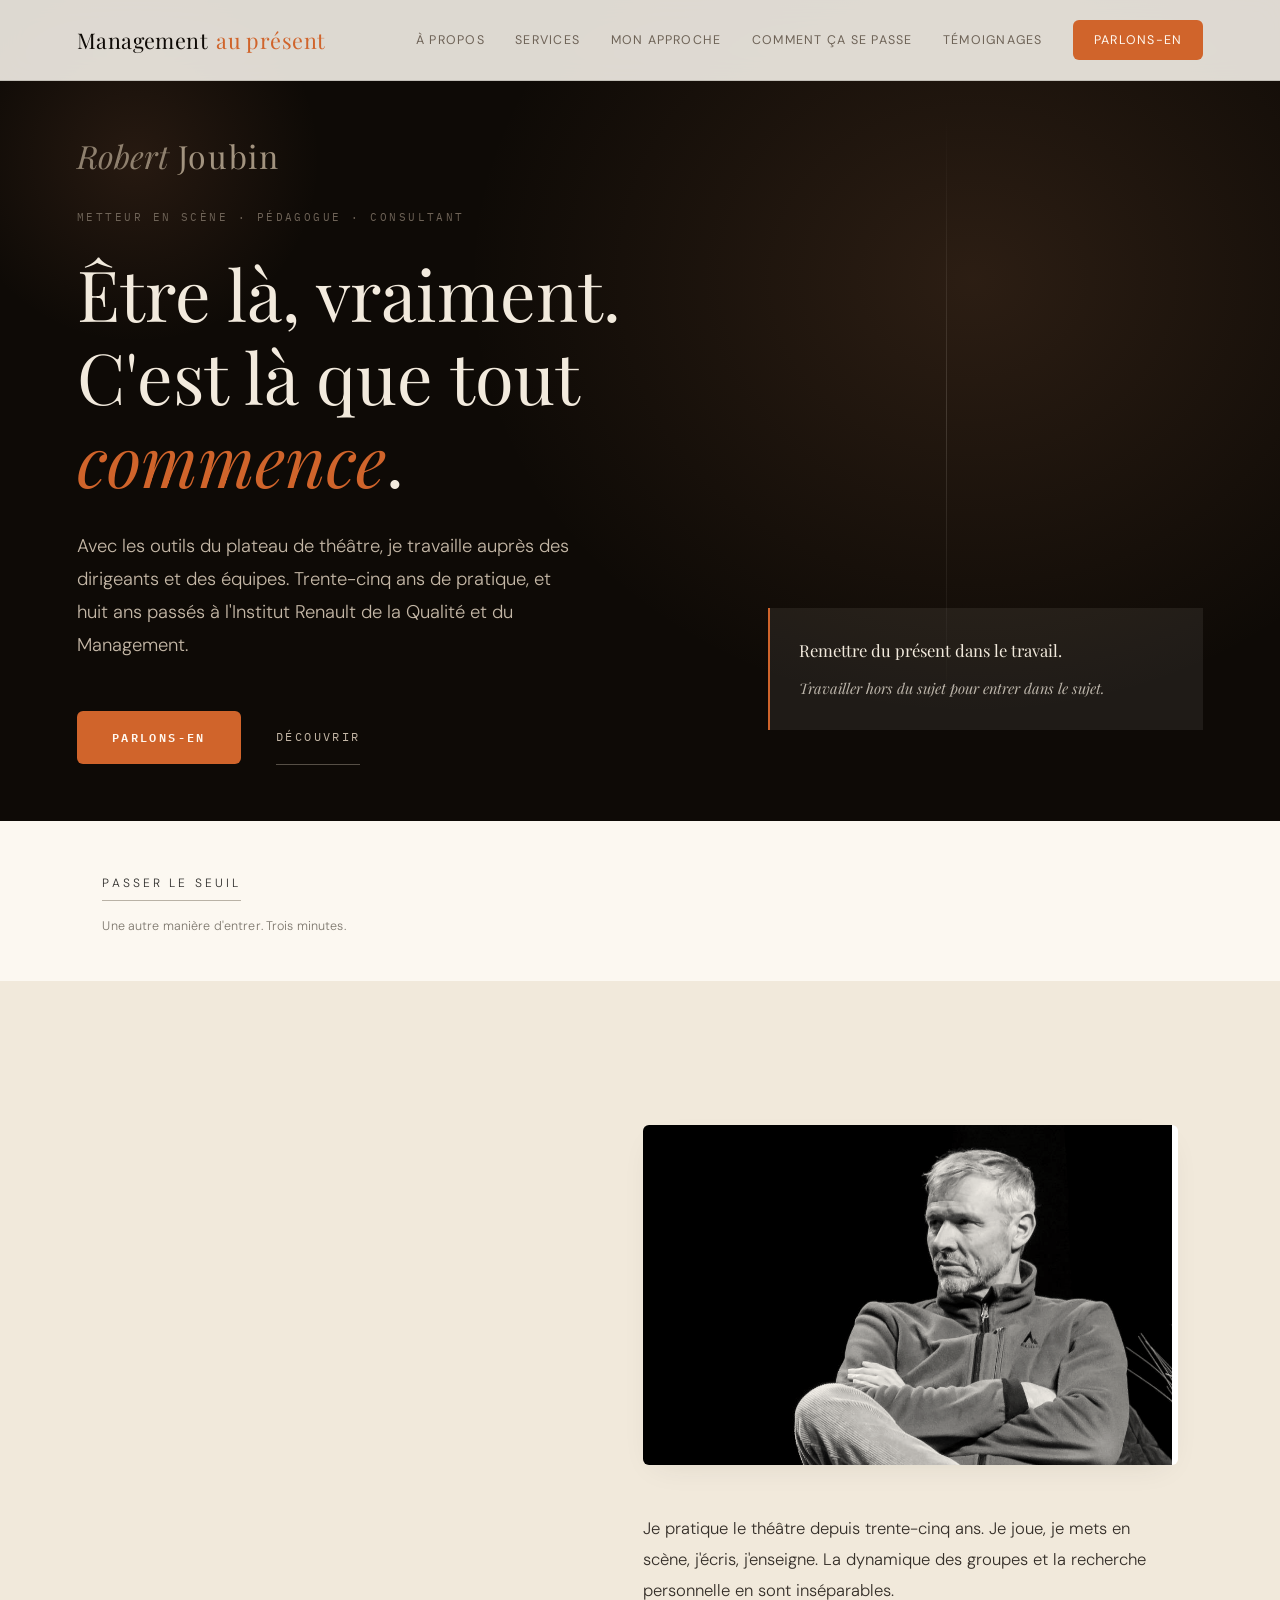
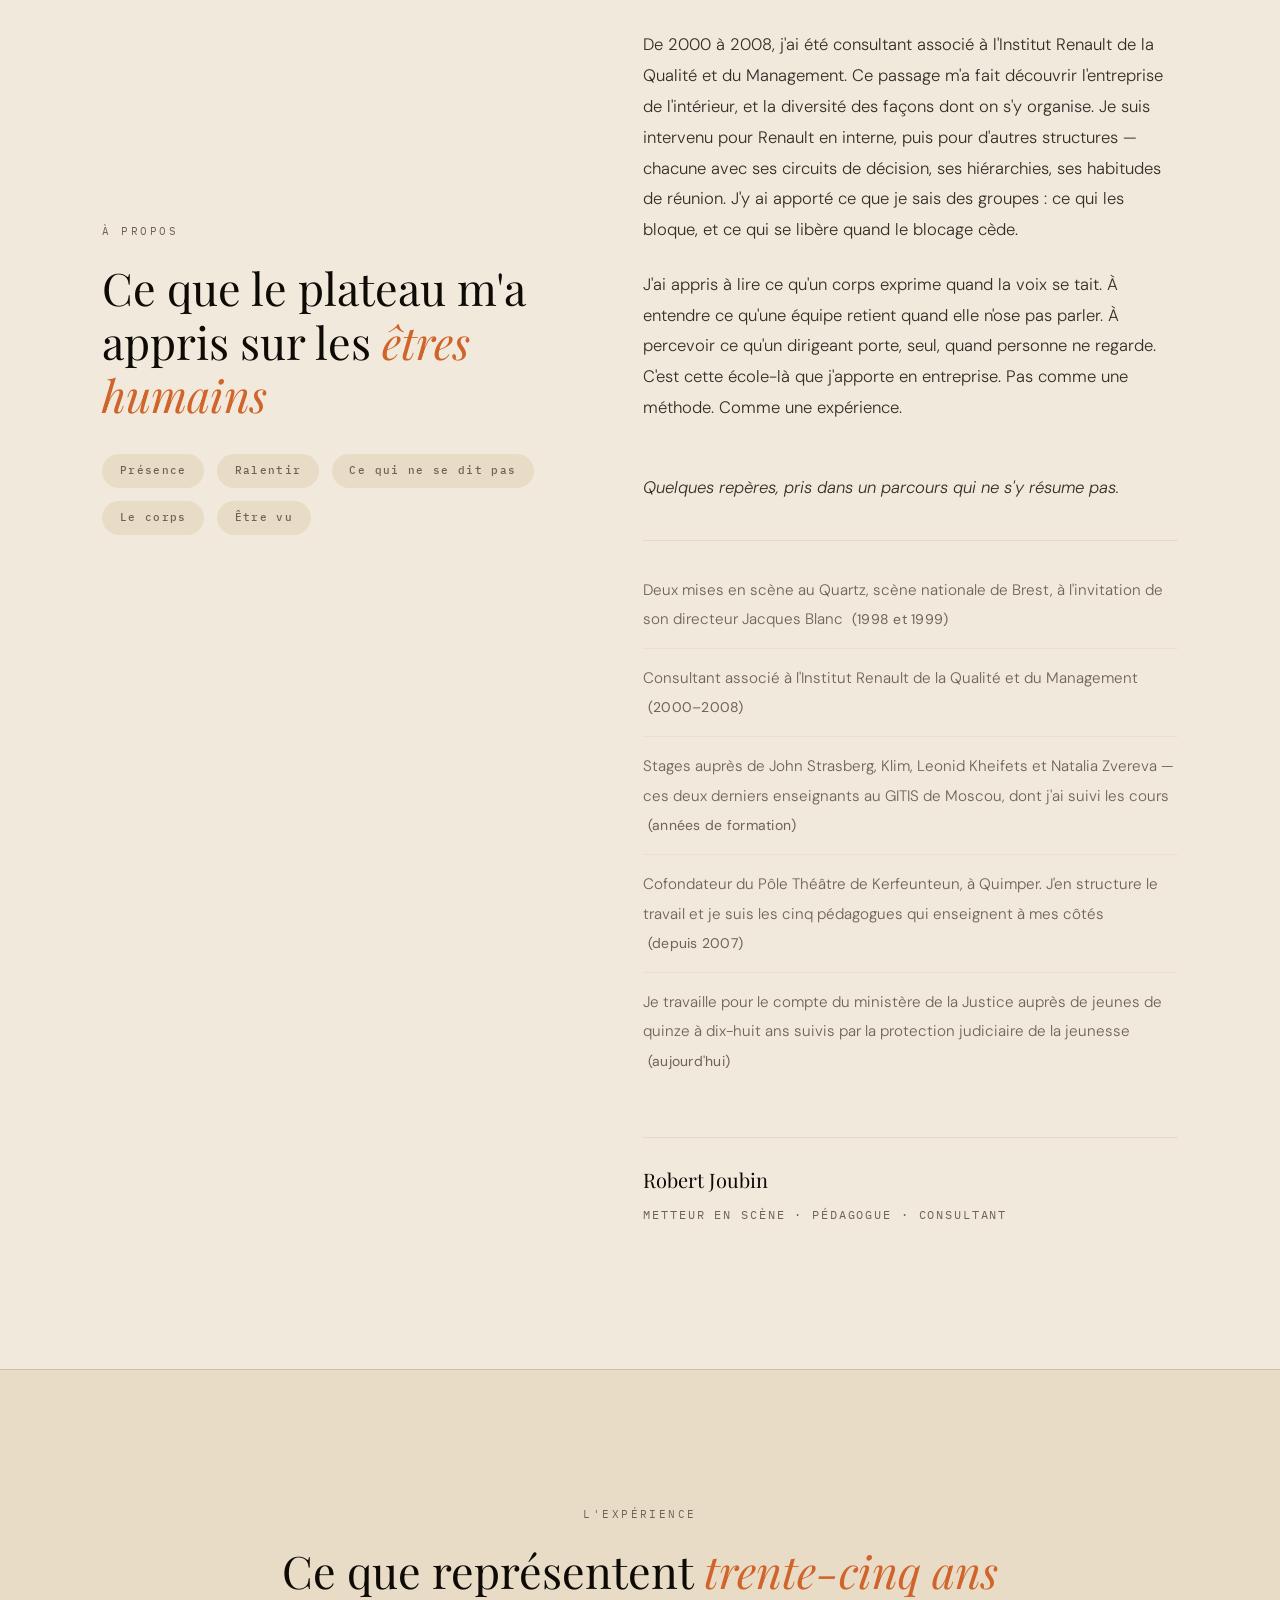
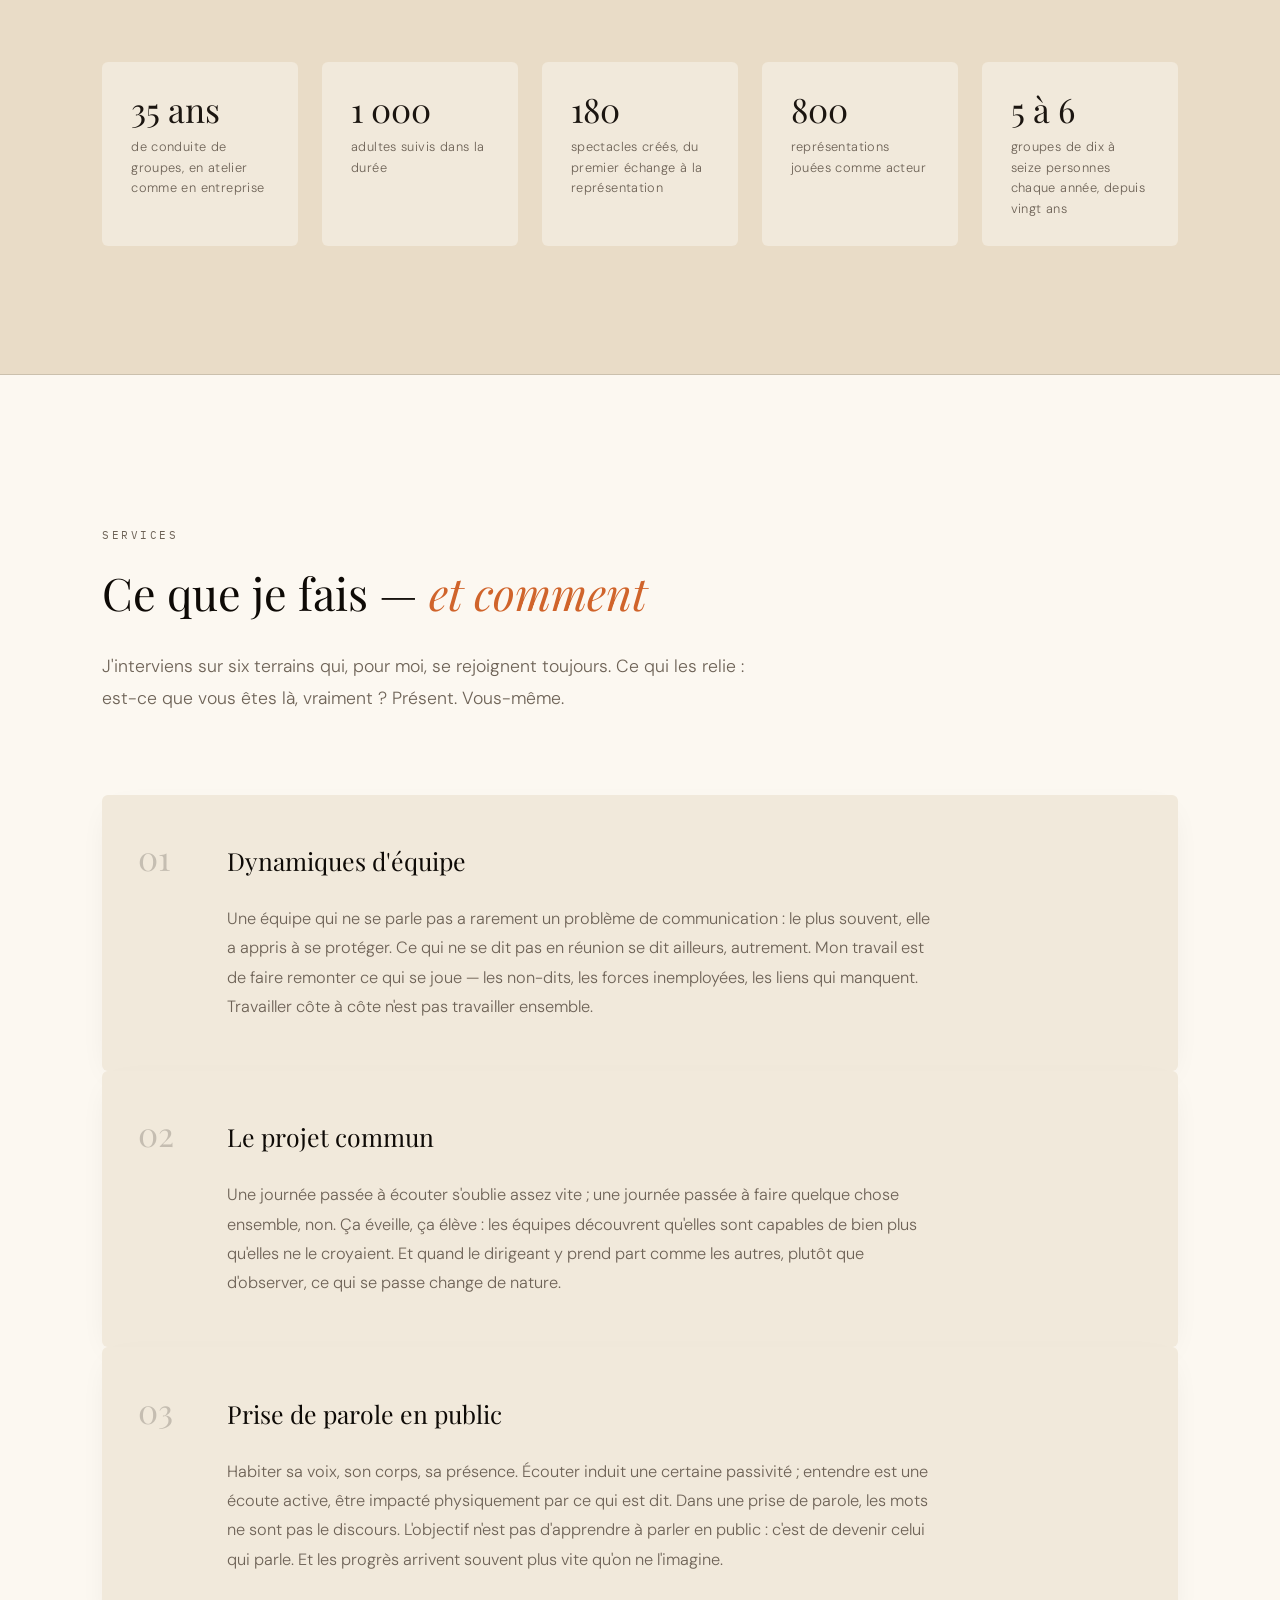
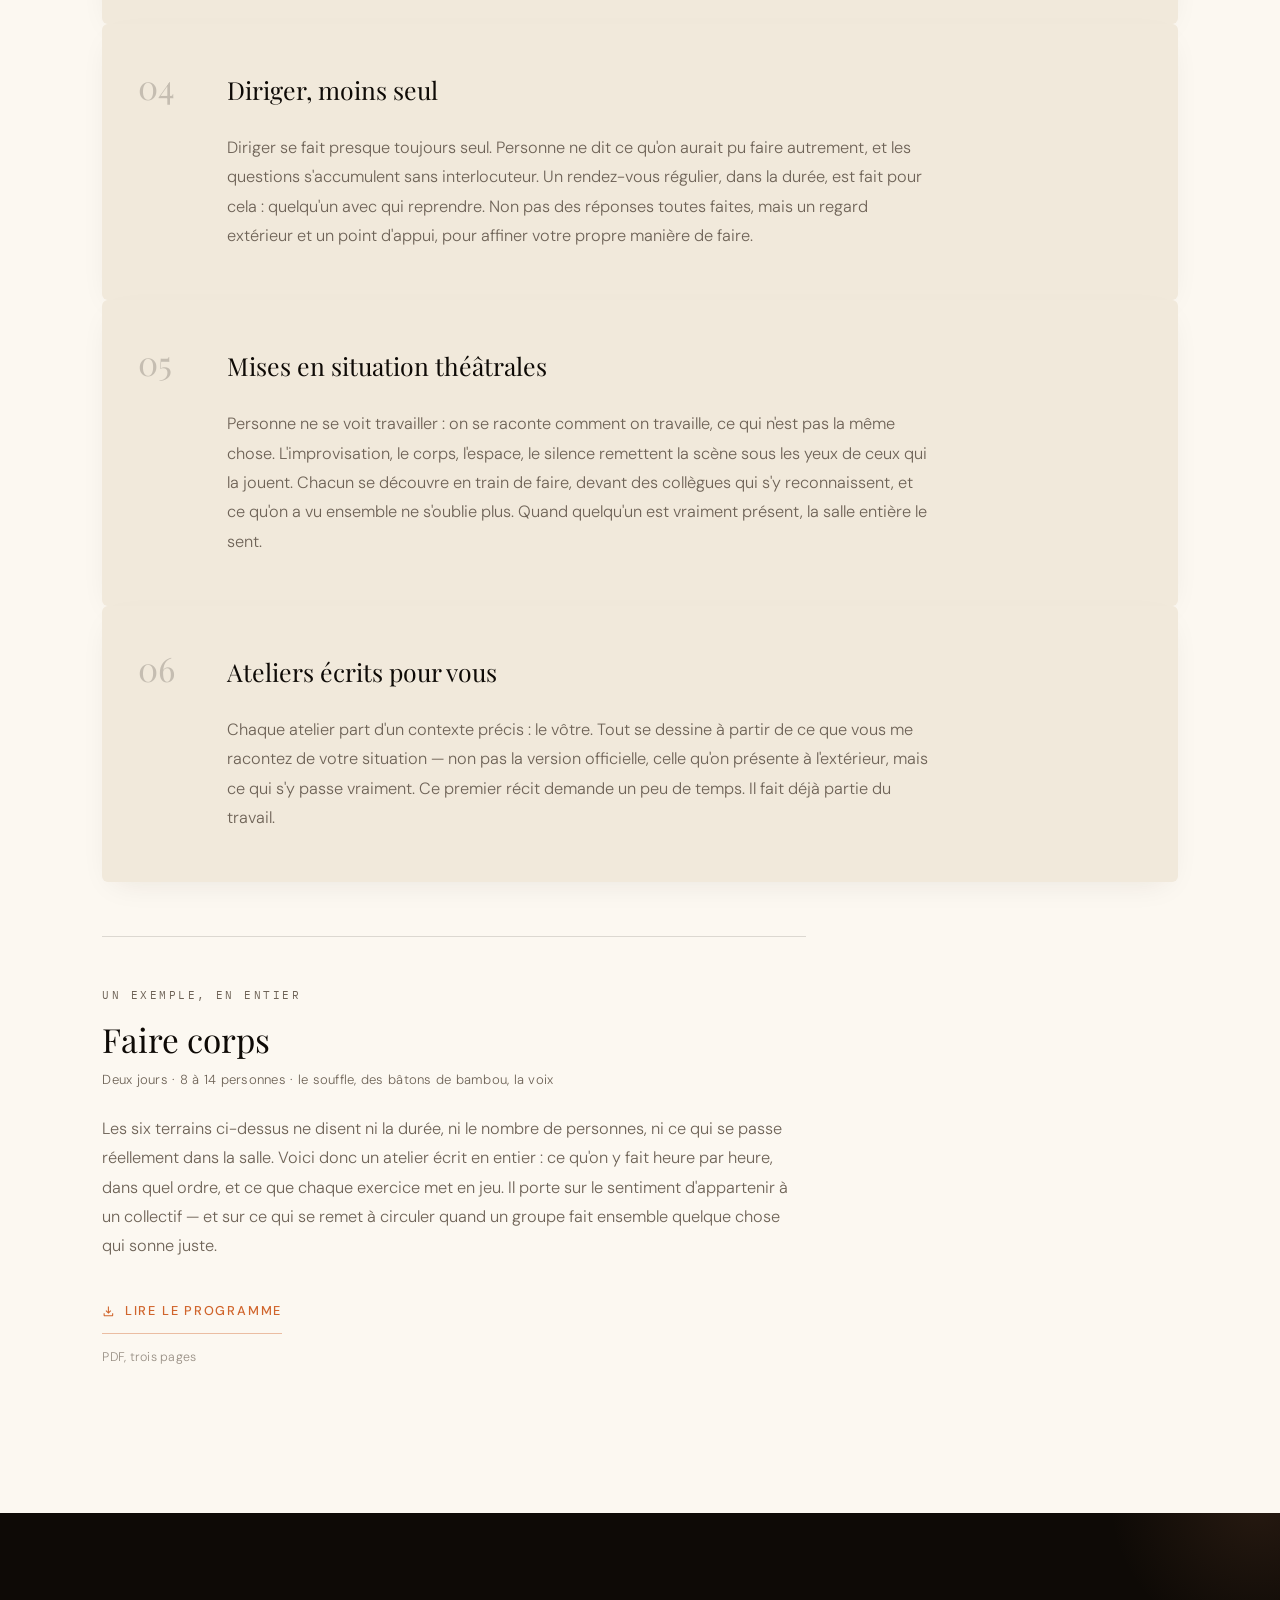
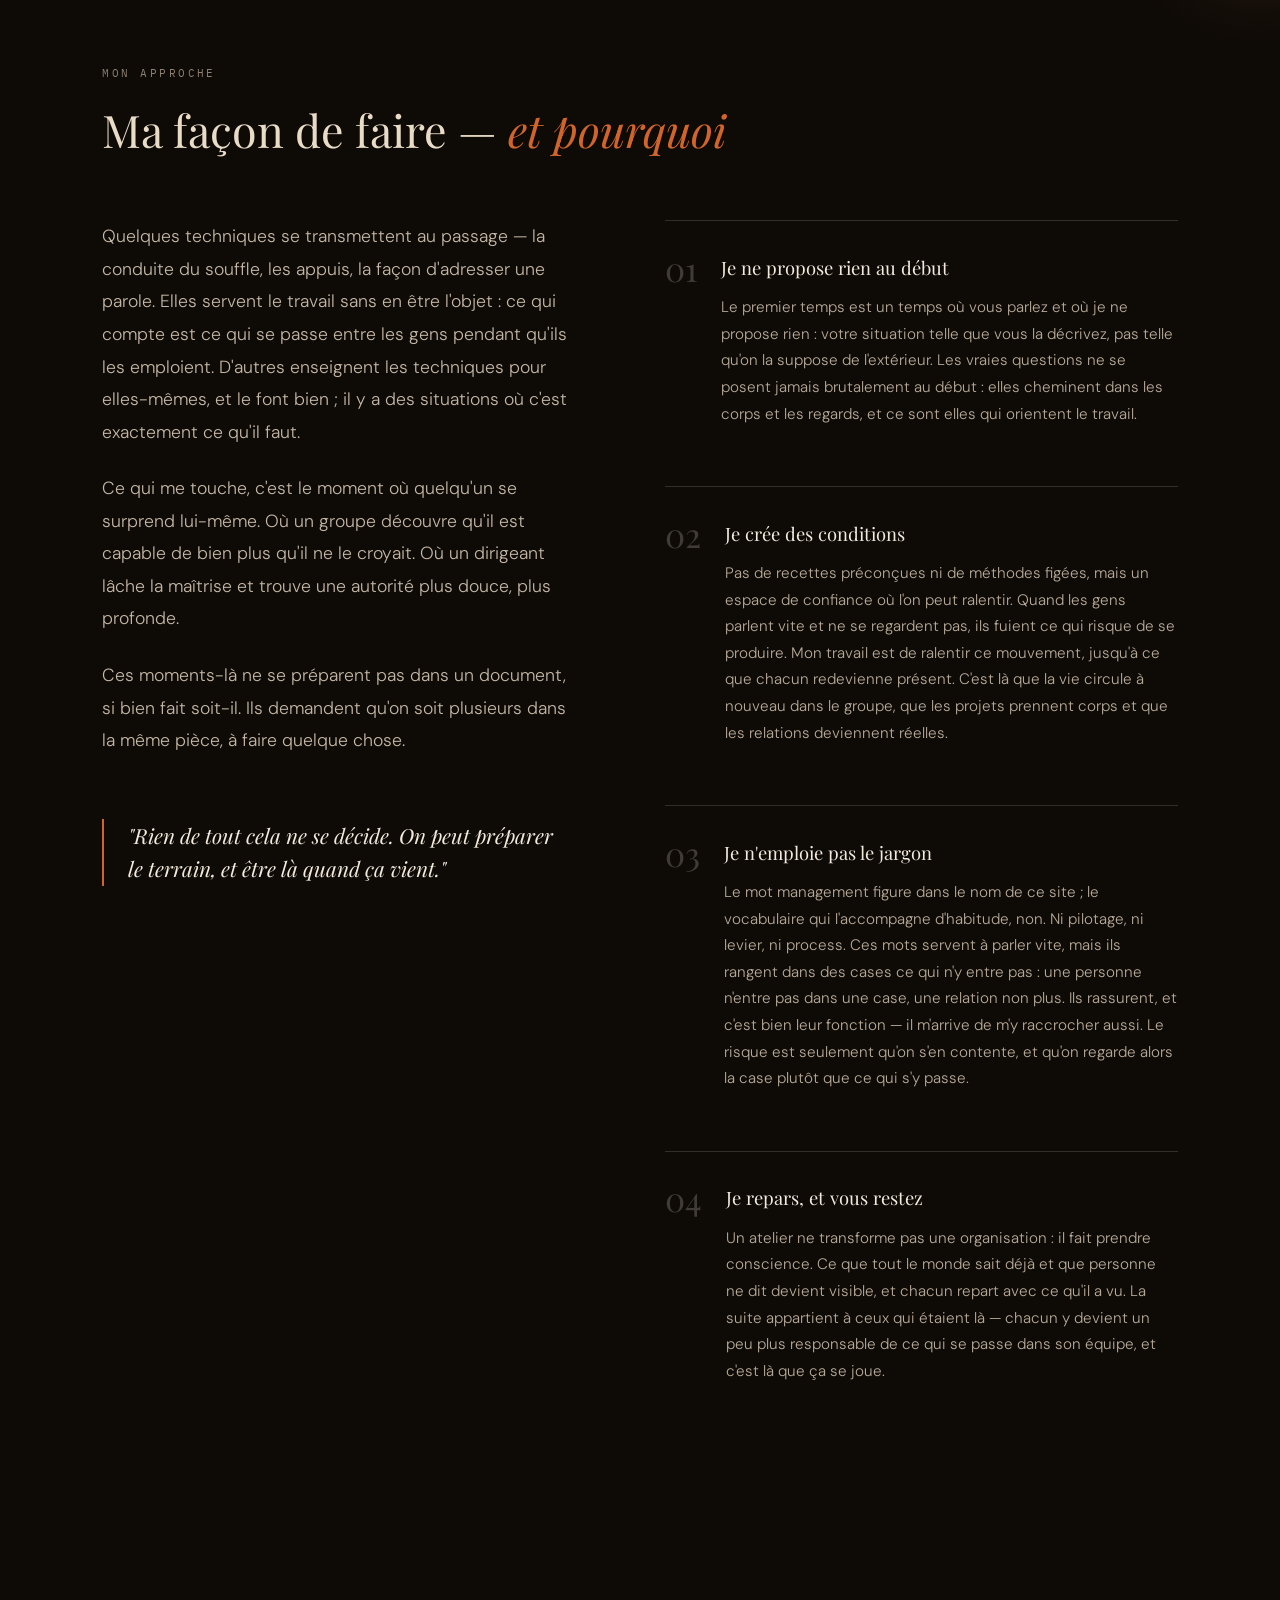
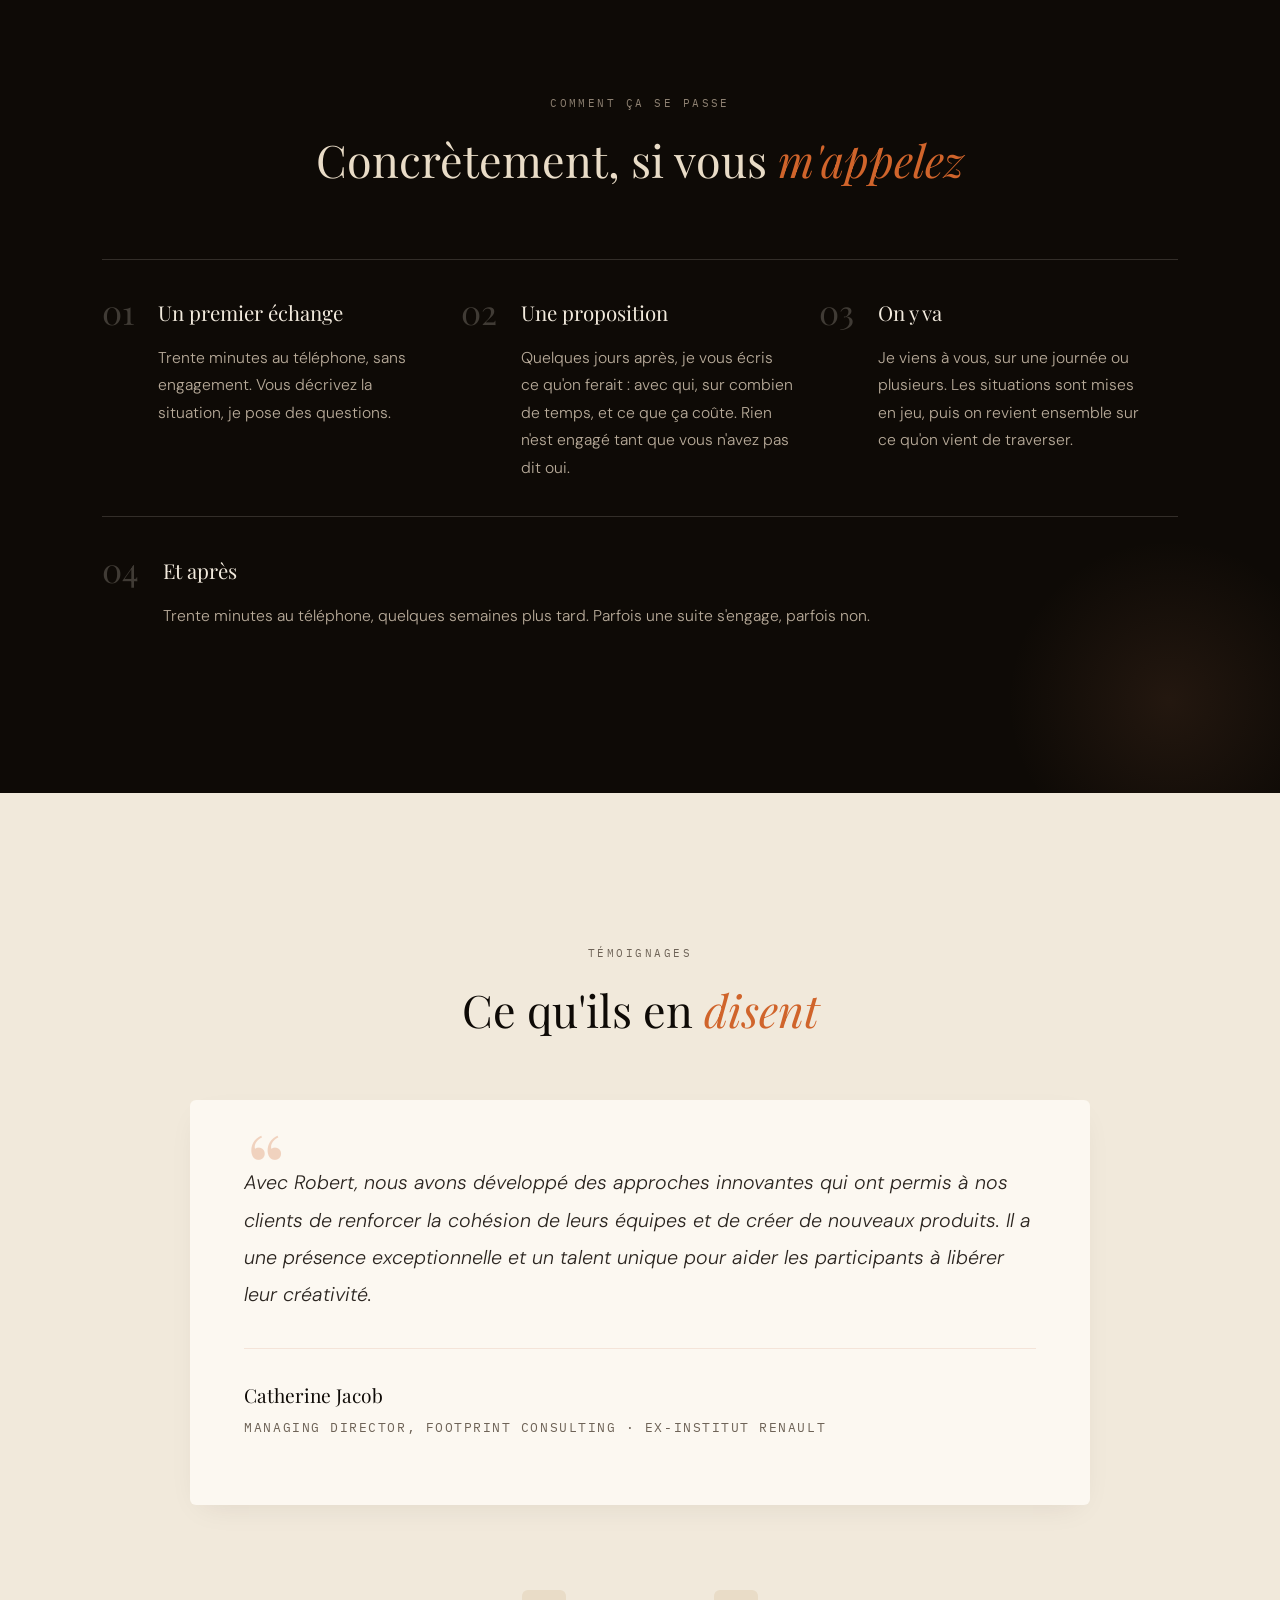
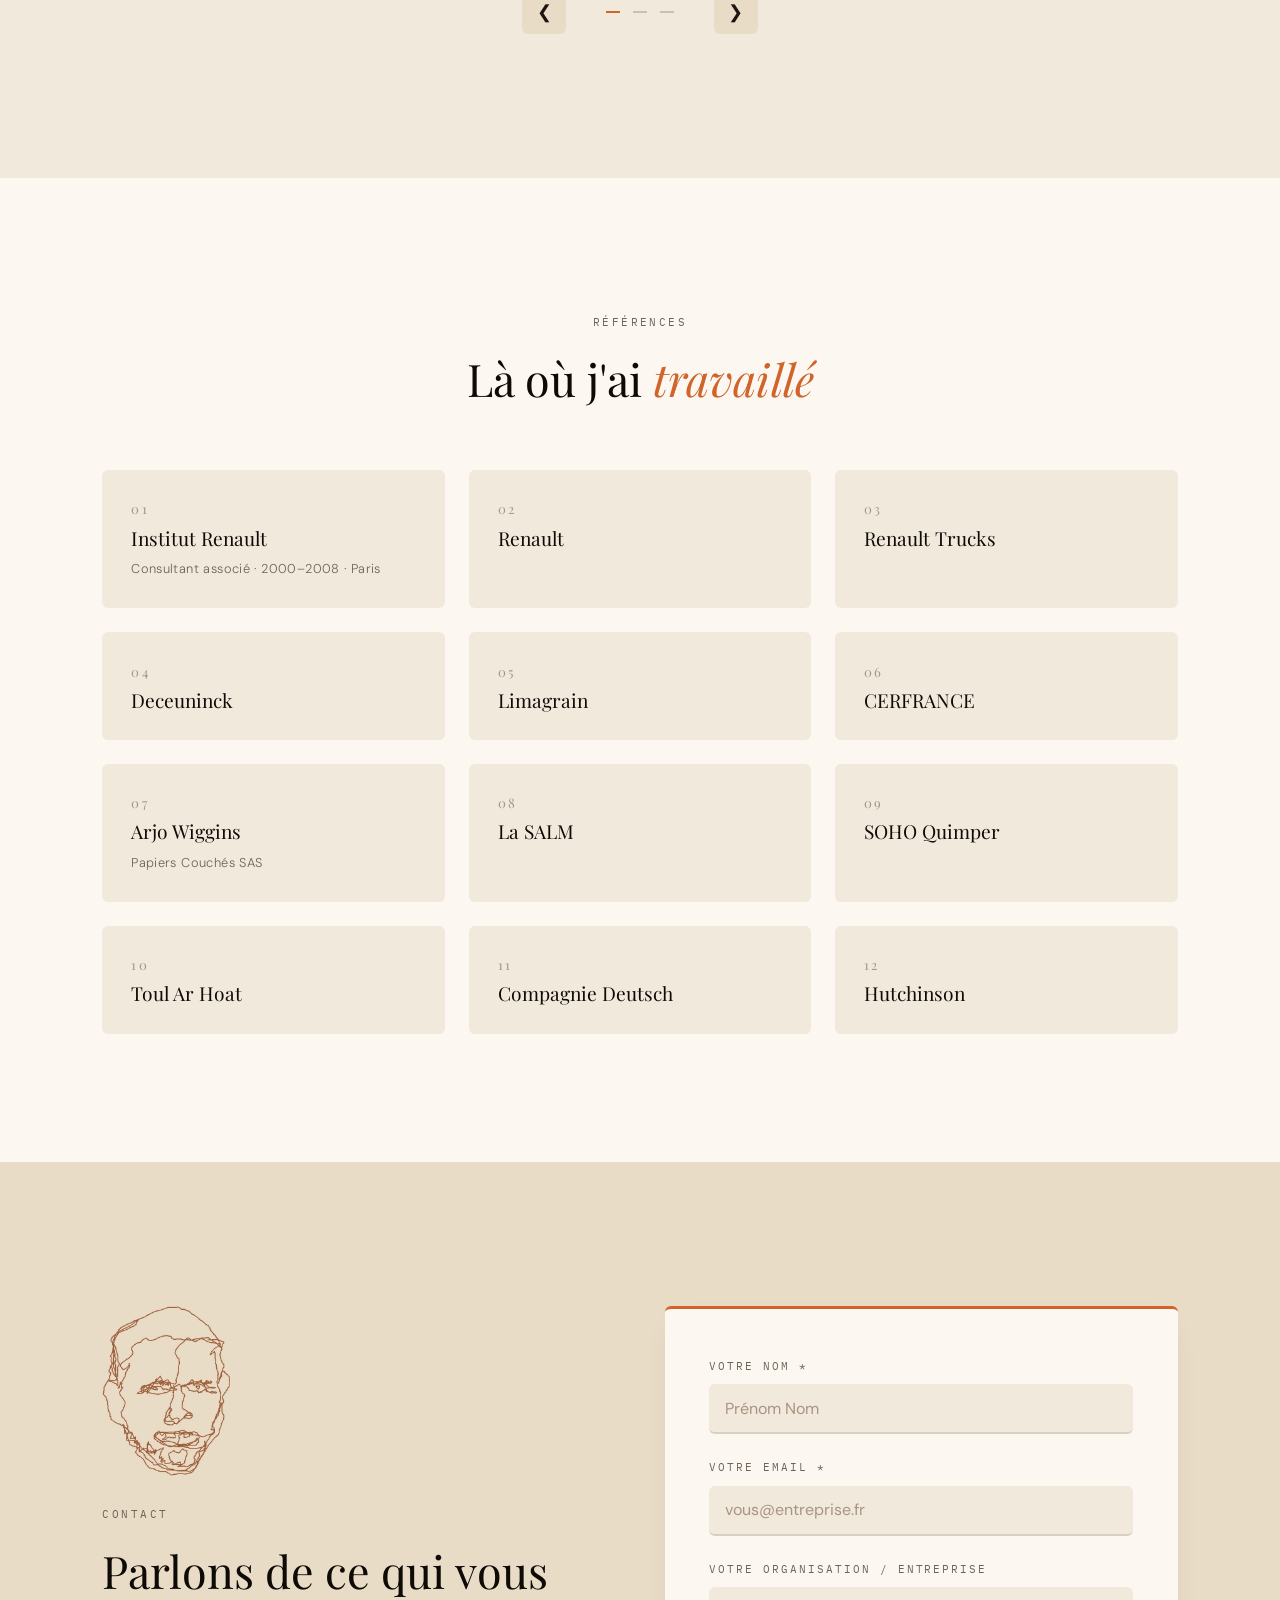
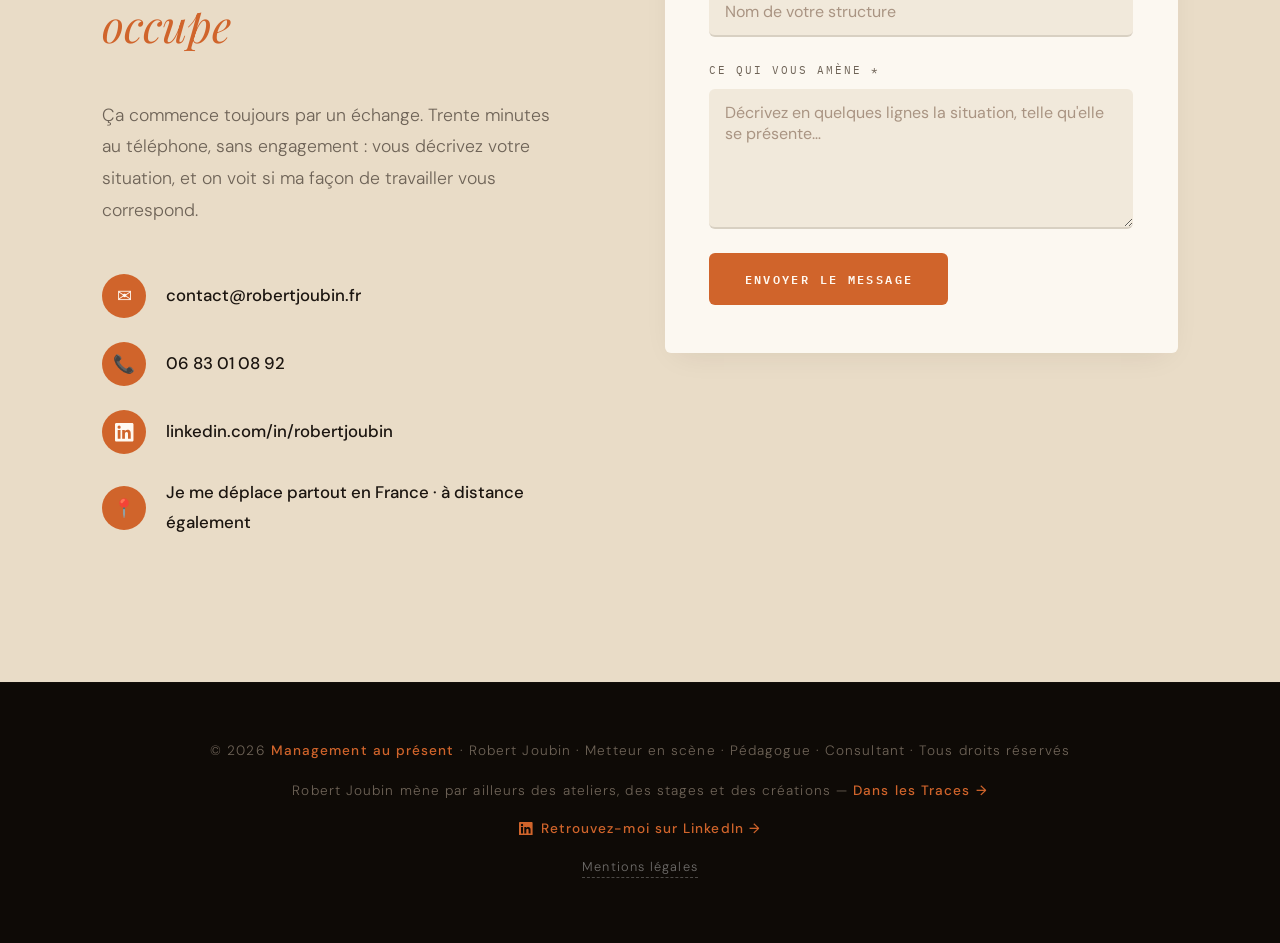
==== commit 901f8e74: "Add files via upload" ====
--- a/index.html
+++ b/index.html
@@ -3,7 +3,7 @@
 <head>
   <meta charset="UTF-8"/>
   <meta name="viewport" content="width=device-width, initial-scale=1.0"/>
-  <meta name="description" content="Robert Joubin travaille avec les dirigeants et les équipes avec les outils du plateau de théâtre : dynamiques d'équipe, prise de parole, accompagnement des dirigeants."/>
+  <meta name="description" content="Robert Joubin travaille avec les dirigeants et les équipes avec les outils du plateau de théâtre : dynamiques d'équipe, prise de parole en public, projets communs."/>
   <title>Management au présent — Robert Joubin | Metteur en scène & Consultant</title>
   
   <!-- Google Fonts -->
@@ -614,6 +614,15 @@
     .exemple-formation{margin-top:2.6rem;padding-top:2rem}
   }
 </style>
+
+<!-- SIGNATURE DU HERO — bloc additif. Le supprimer restitue l'aspect
+     précédent de la citation. -->
+<style>
+  .hero-citation blockquote{font-style:normal}
+  .hero-citation blockquote .sig-seconde{
+    display:inline-block;margin-top:.75rem;
+    font-size:.88em;font-style:italic;opacity:.74}
+</style>
 </head>
 <body>
 
@@ -679,7 +688,8 @@
 
     <div class="hero-citation reveal reveal-delay-2">
       <blockquote>
-        "Je crée les conditions pour que quelque chose de vrai se passe."
+        Remettre du présent dans le travail.<br/>
+        <span class="sig-seconde">Travailler hors du sujet pour entrer dans le sujet.</span>
       </blockquote>
     </div>
   </header>
@@ -1372,7 +1382,7 @@
   o:[["c'est une personne","dirigeant"],["c'est l'ambiance de l'équipe","equipes"],["c'est une échéance où je dois parler","parole"]]}
 };
 var SORTIES={
- equipes:{p:"Une équipe qui ne se parle pas n'a pas un problème de communication.<br>Elle a appris à se protéger.",
+ equipes:{p:"Une équipe qui ne se parle pas a rarement un problème de communication.<br>Le plus souvent, elle a appris à se protéger.",
   e:"Ce qui remontera ne sera pas forcément ce que vous vouliez voir. C'est à cette condition que quelque chose bouge.",
   d:"Dynamiques d'équipe",u:"services"},
  seminaire:{p:"Une journée passée à écouter s'oublie assez vite.<br>Une journée passée à faire quelque chose ensemble, non.",
@@ -1382,19 +1392,19 @@
   e:"Vos mots ne sont pas le problème. C'est ce qui se passe en vous, dans votre corps, pendant que vous les dites — et ça ne se corrige pas sur le papier.",
   d:"Prise de parole en public",u:"services"},
  dirigeant:{p:"Personne ne vous dit ce que vous auriez pu faire autrement.<br>Les questions s'accumulent, sans interlocuteur.",
-  e:"Ce n'est ni du conseil ni de la thérapie. C'est quelqu'un avec qui reprendre, régulièrement, dans la durée.",
+  e:"Quelqu'un avec qui reprendre, régulièrement, dans la durée. Un regard extérieur et un point d'appui, pour affiner votre propre manière de faire.",
   d:"Diriger, moins seul",u:"services"},
  situations:{p:"Personne ne se voit travailler.<br>On se raconte comment on travaille — ce n'est pas la même chose.",
-  e:"Il faudra accepter d'être vu par ses collègues en train de s'y prendre mal. C'est précisément là que ça sert.",
+  e:"Il faudra accepter d'être vu par ses collègues en train de chercher. C'est précisément là que ça sert.",
   d:"Mises en situation théâtrales",u:"services"},
- surmesure:{p:"Il n'y a pas de programme à vous vendre.<br>Il y a votre situation, et ce qu'on en fait.",
+ surmesure:{p:"Il n'y a pas de programme écrit d'avance.<br>Il y a votre situation, et ce qu'on en fait.",
   e:"Ça demande de décrire précisément ce qui se passe chez vous — pas la version officielle, celle qu'on raconte à l'extérieur. C'est souvent le pas le plus difficile.",
   d:"Ateliers écrits pour vous",u:"services"},
  processus:{p:"Avant de savoir quoi, vous voulez sans doute savoir comment.",
   e:"Ça commence toujours par un échange où vous parlez et où je ne propose rien.",
   d:"Comment ça se passe",u:"processus"},
  rien:{p:"Vous n'êtes peut-être pas venu chercher un prestataire.",
-  e:"La question que vous venez d'écrire vaut plus que n'importe quelle intervention. Gardez-la telle quelle.",
+  e:"La question que vous venez d'écrire vaut plus que n'importe quel atelier. Gardez-la telle quelle.",
   d:"Un premier échange, trente minutes",u:"contact"}
 };
 function vitrine(){
@@ -1485,7 +1495,7 @@
   fond(.02,2);GLOW.classList.remove("on");clear();
   T(function(){
     L1.innerHTML="Avant d'aller plus loin.";L1.classList.add("in");
-    L2.innerHTML="Aucune intervention ne transforme une organisation. Elle rend visible ce que, finalement, tout le monde sait déjà et que personne ne dit.<br><br>Ce qui vient après, c'est vous qui le portez. Il n'y a pas de sous-traitance possible.";
+    L2.innerHTML="Un atelier ne transforme pas une organisation : il fait prendre conscience. Ce que, finalement, tout le monde sait déjà et que personne ne dit devient visible.<br><br>La suite appartient à ceux qui étaient là. Chacun y devient un peu plus responsable de ce qui se passe dans son équipe.";
     L2.classList.add("in");
   },400);
   T(function(){choix([["je continue","go"]],function(){fond(.04,3);sortie(k);});},5400);
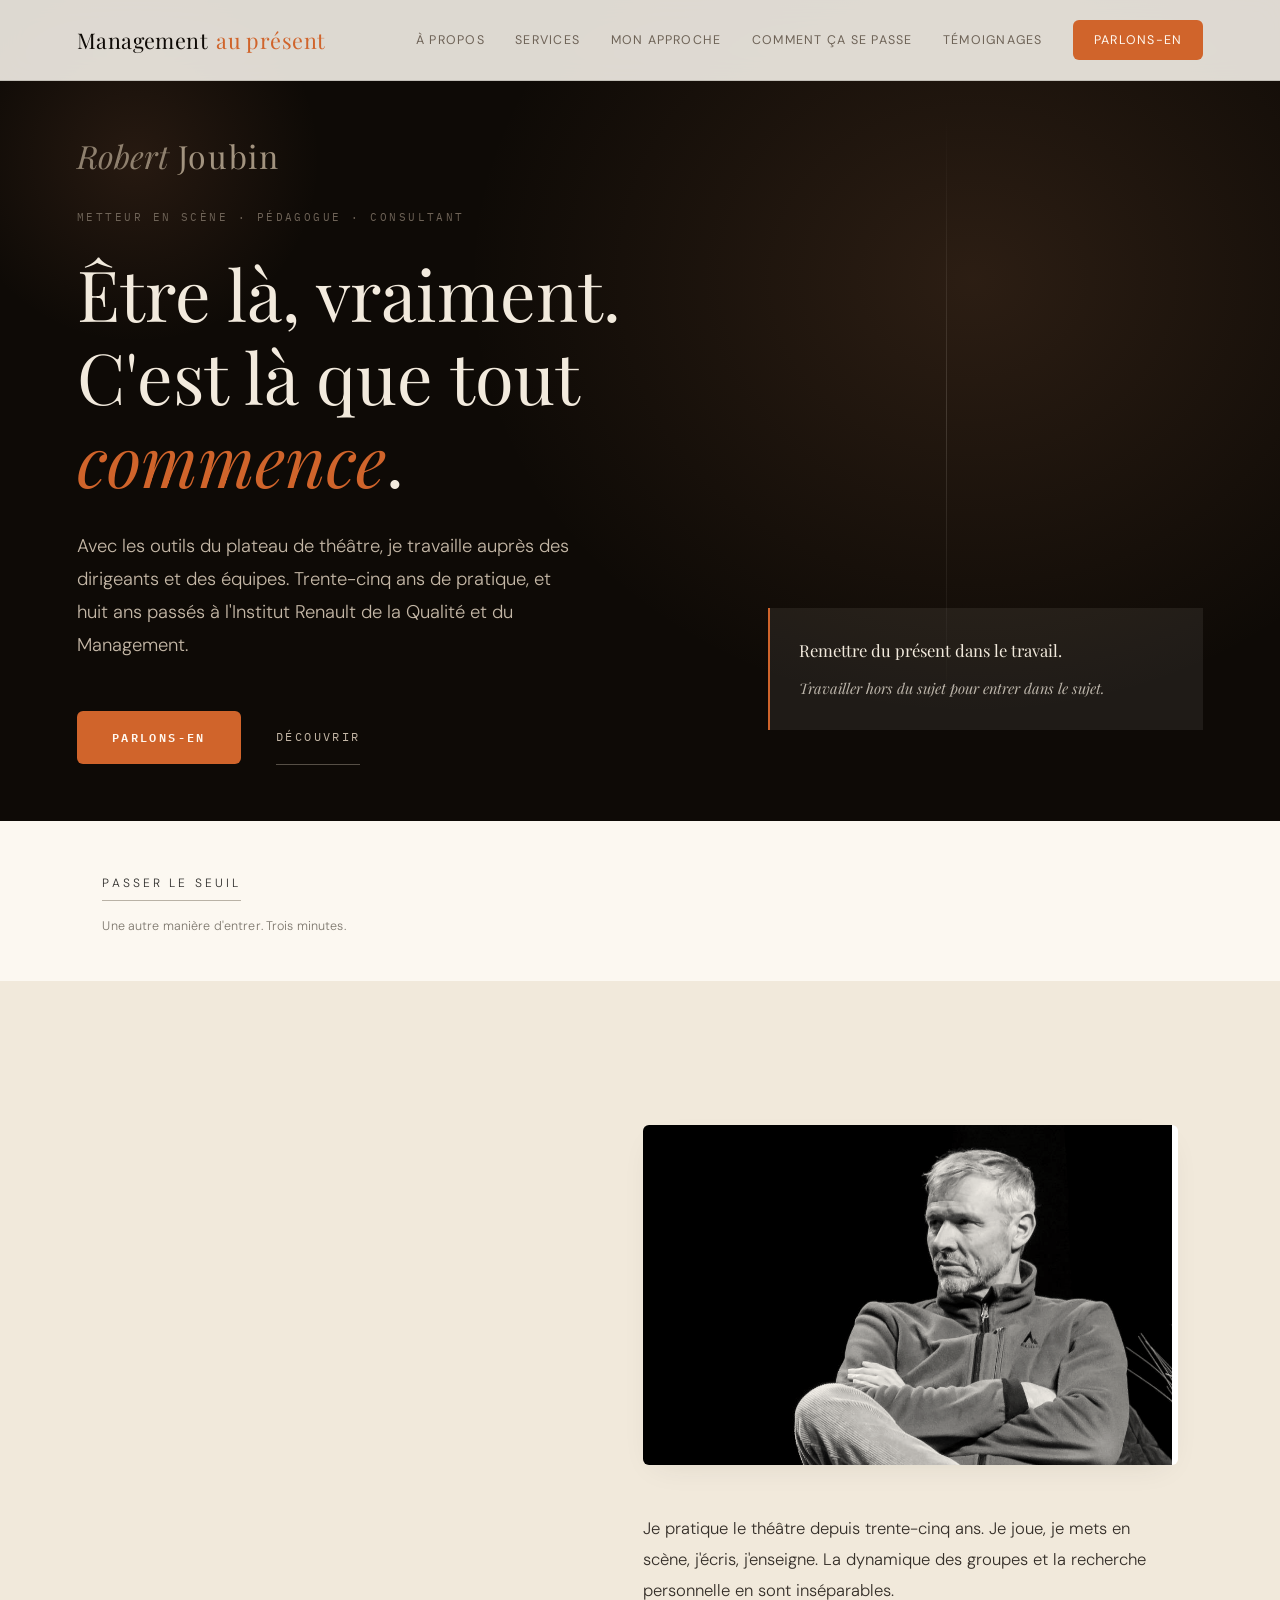
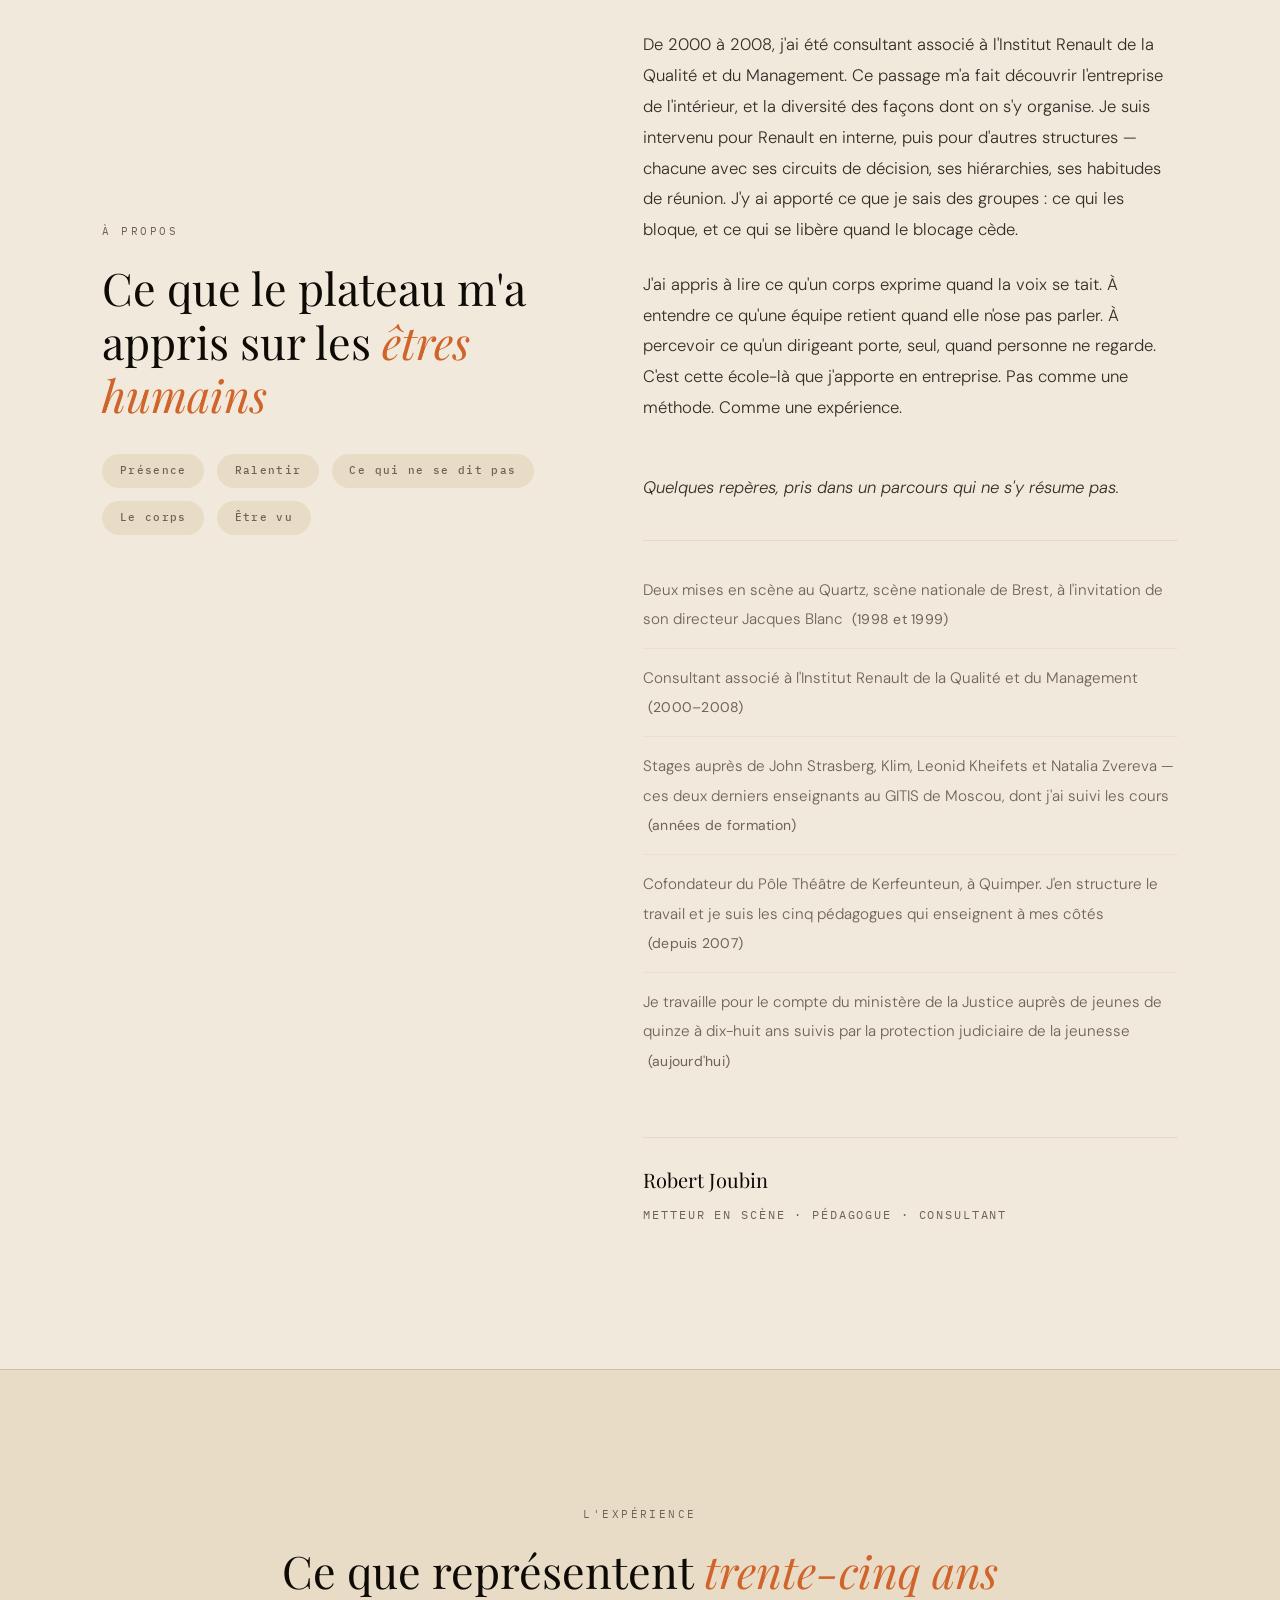
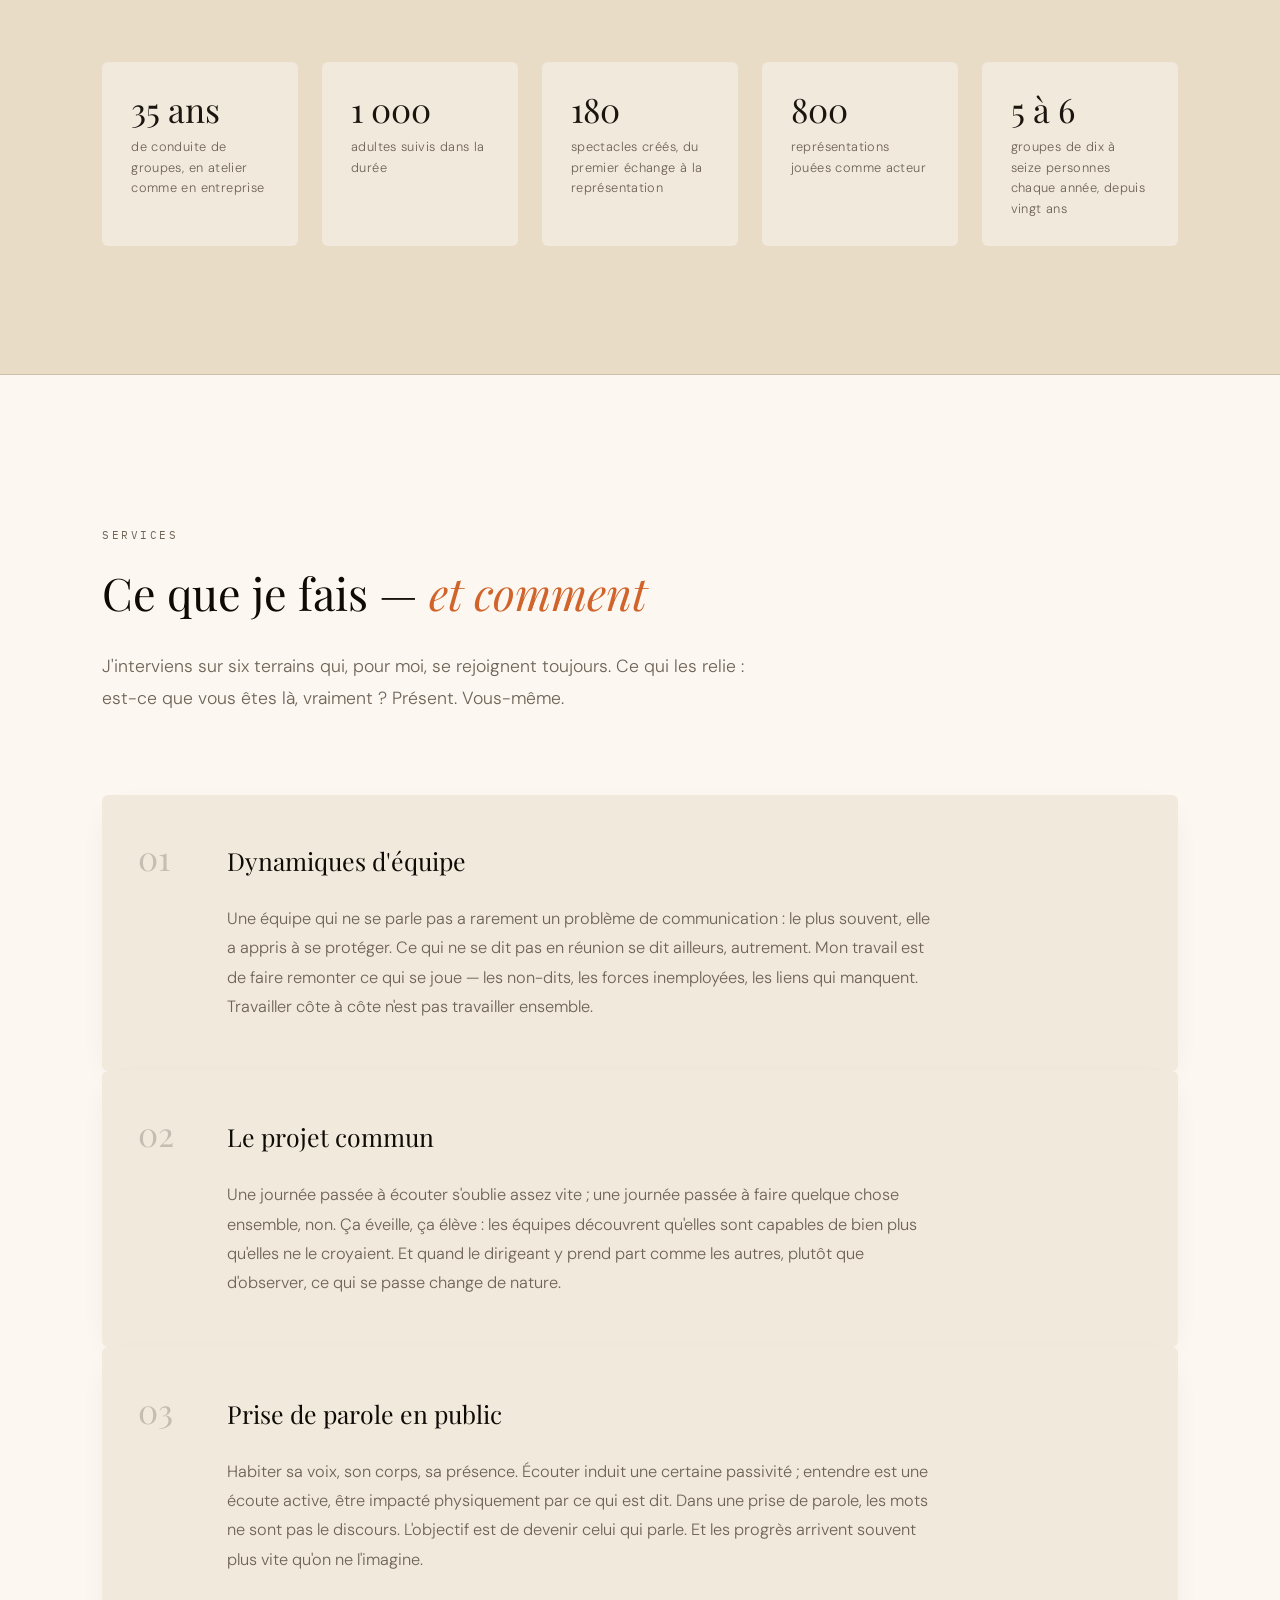
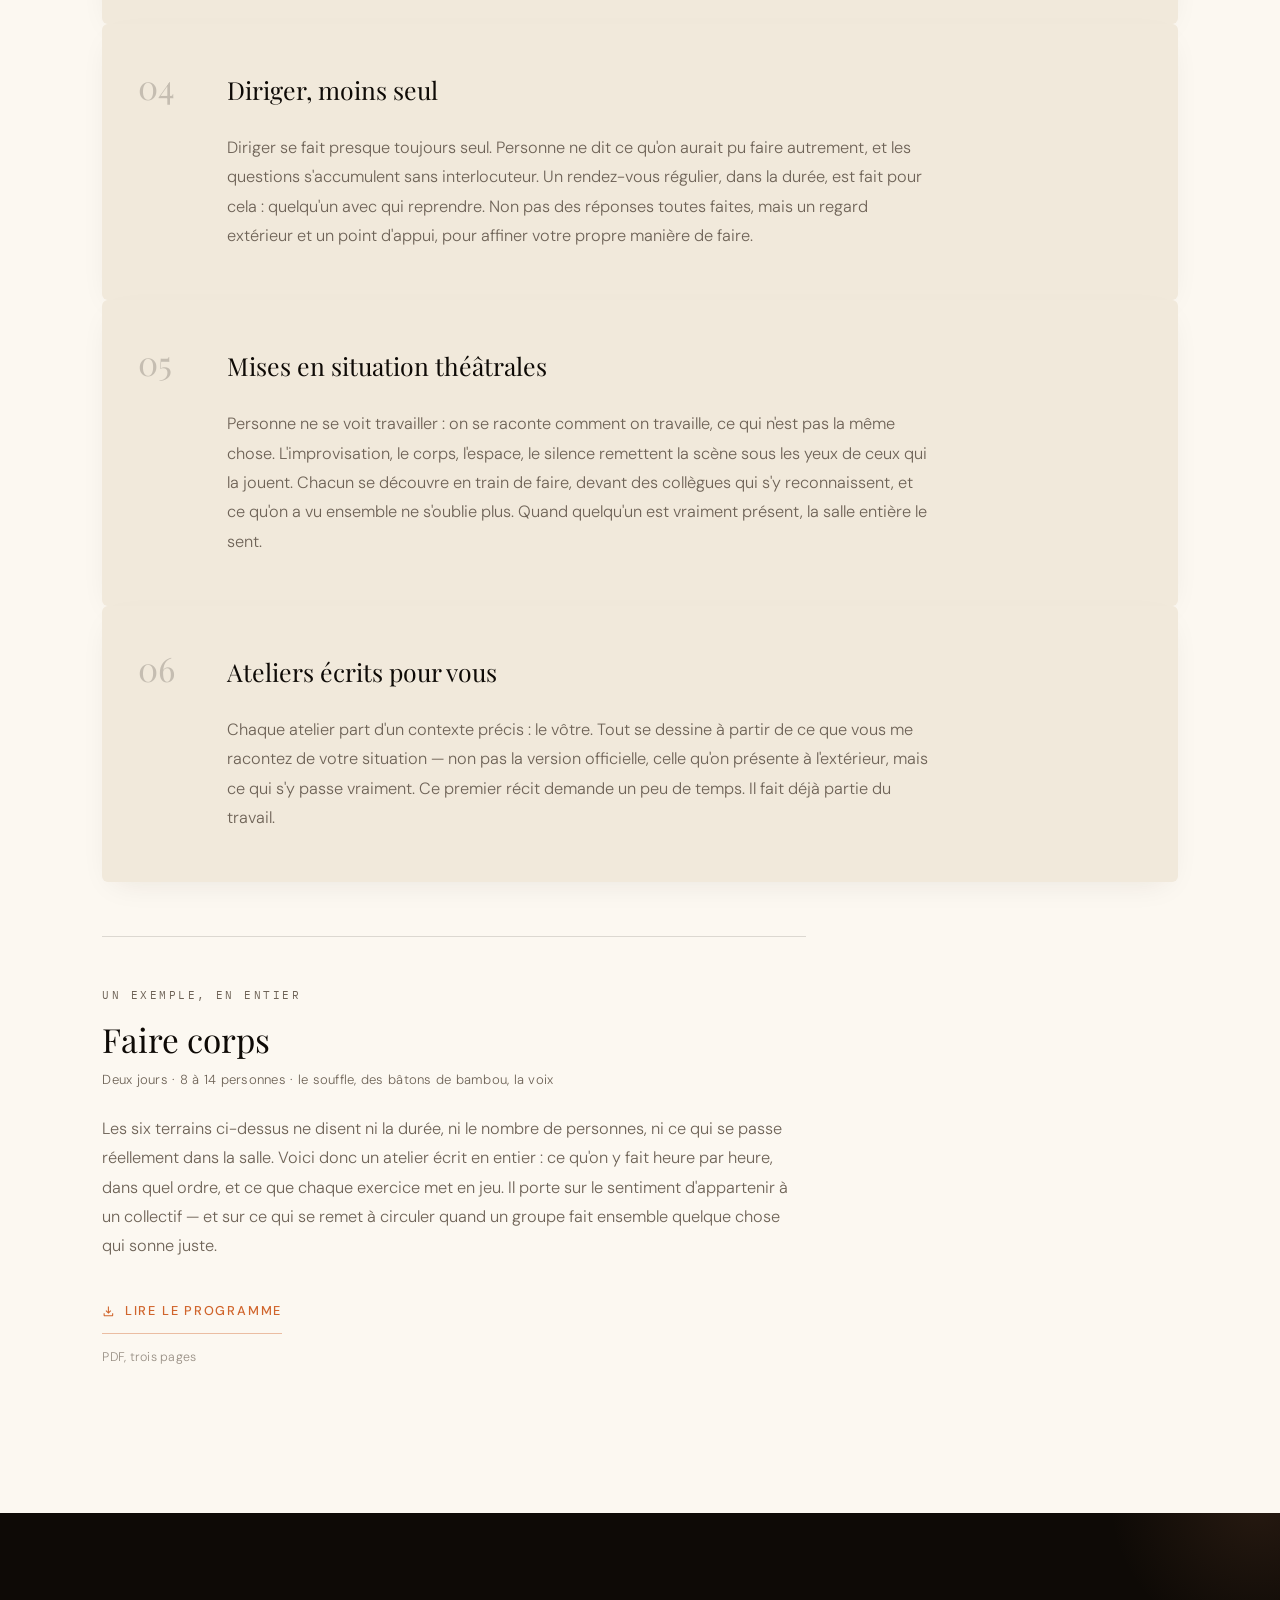
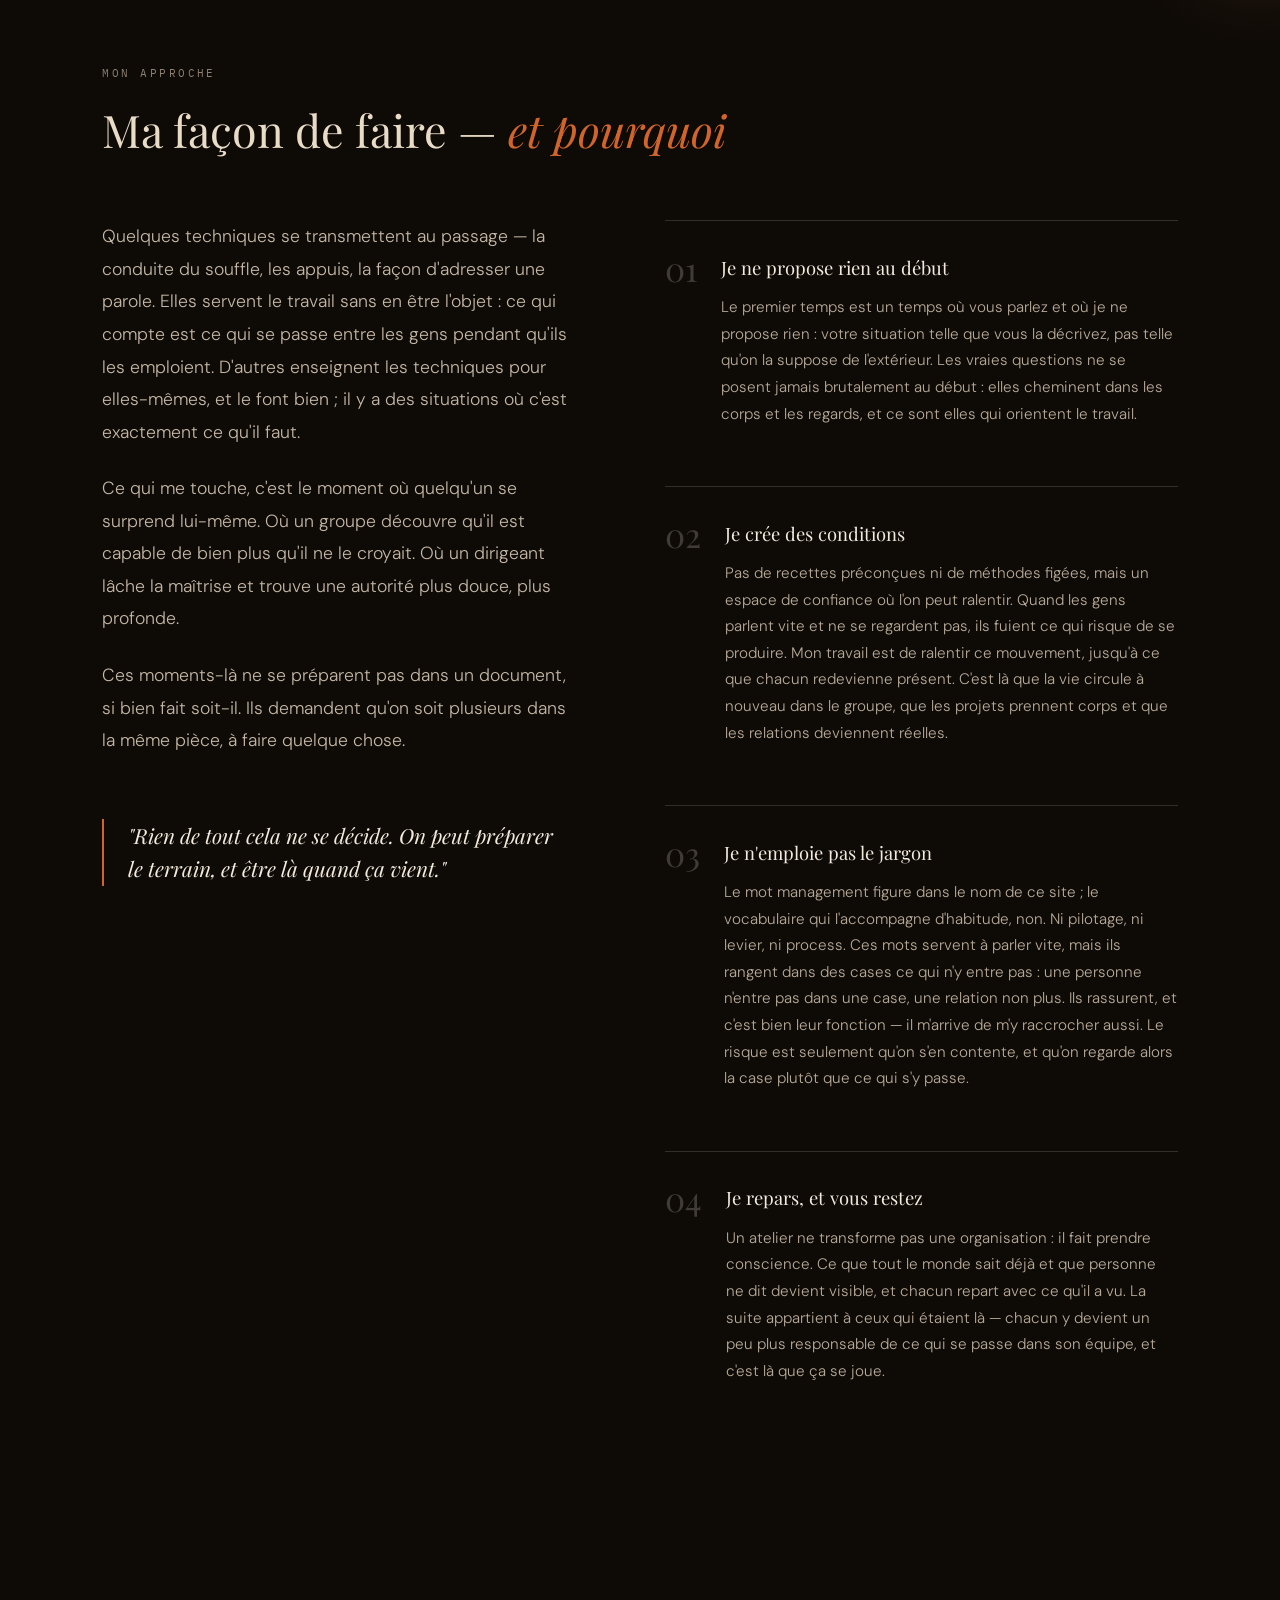
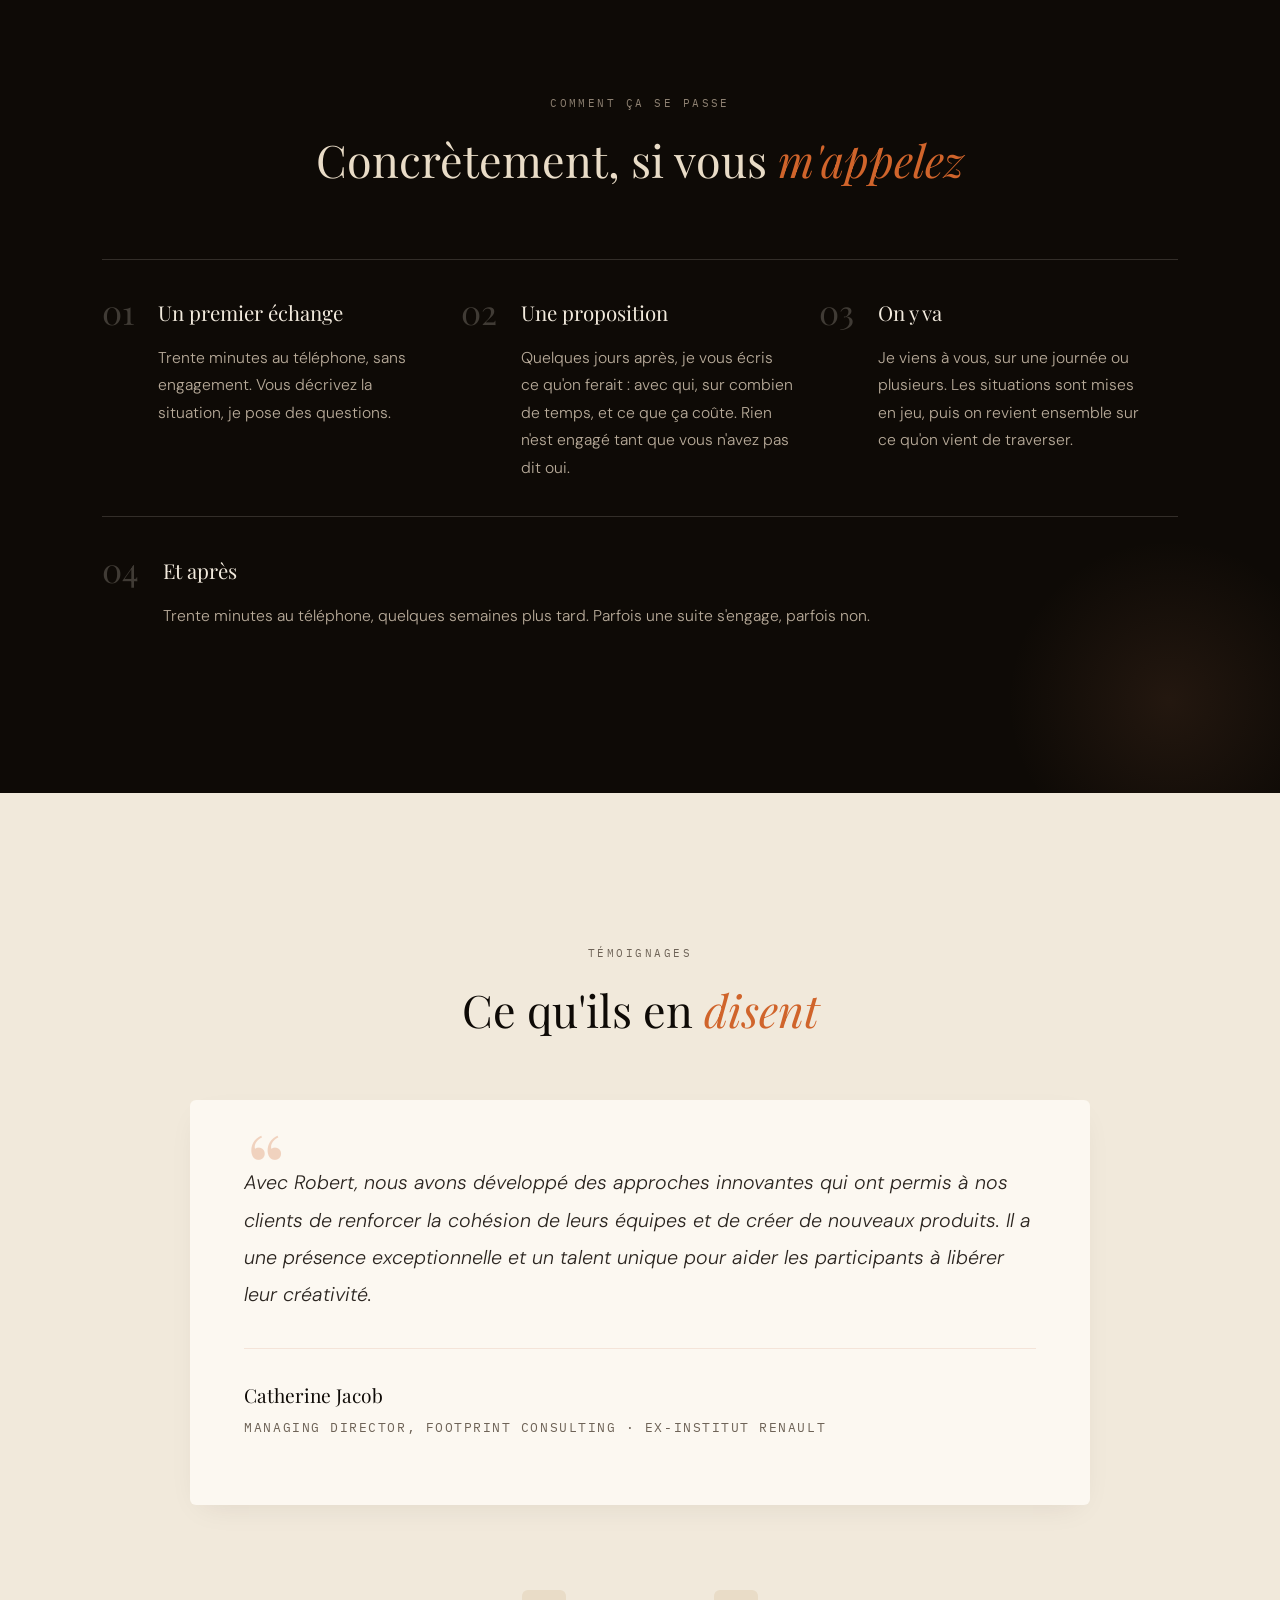
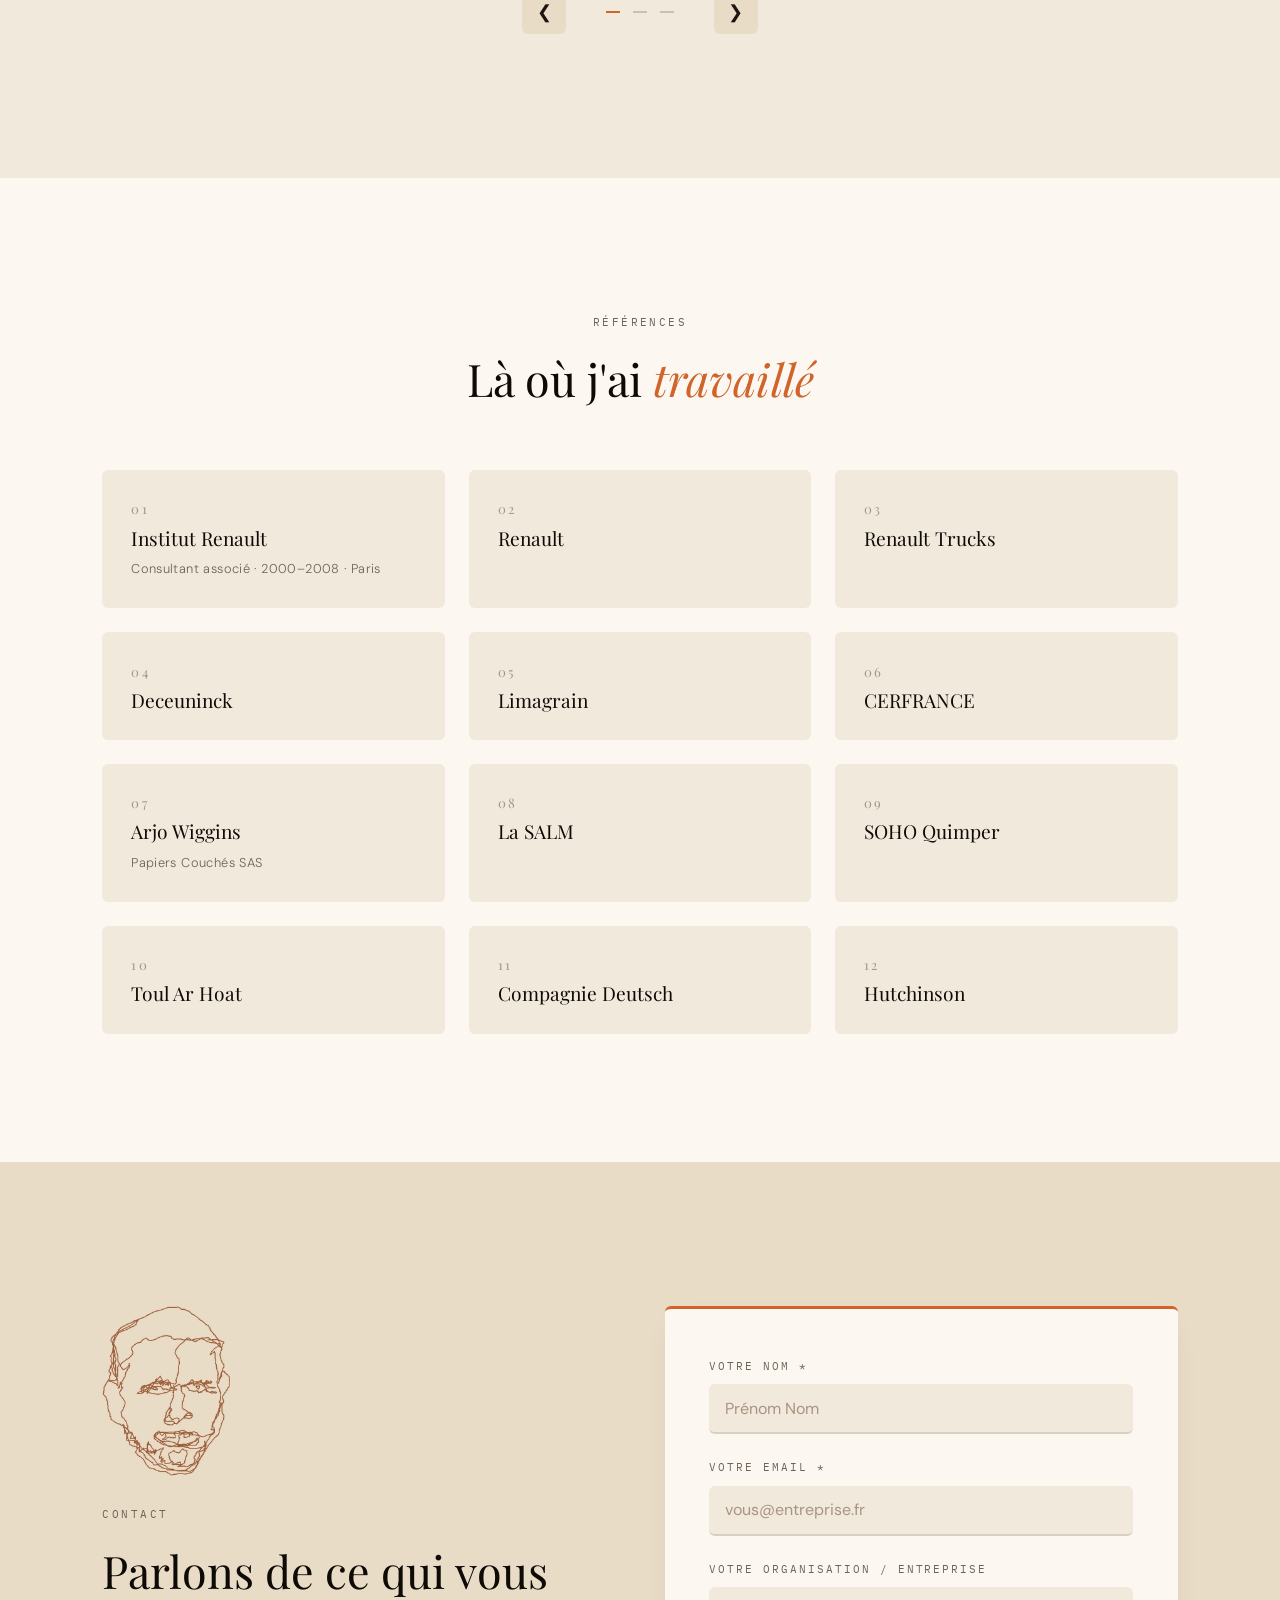
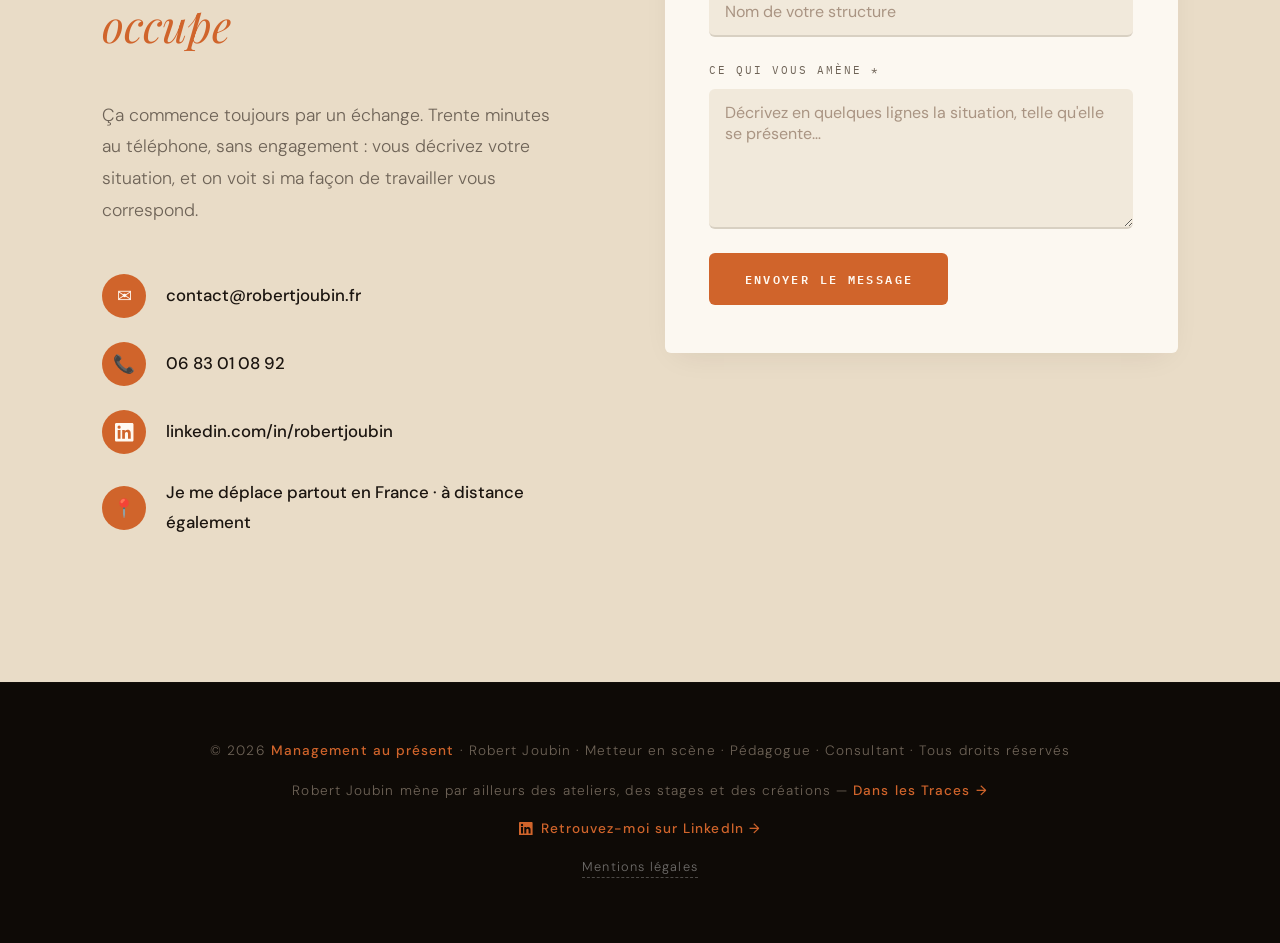
==== commit e50254c0: "Add files via upload" ====
--- a/index.html
+++ b/index.html
@@ -806,7 +806,7 @@
           <span class="serv-icone" aria-hidden="true">03</span>
           <h3 class="serv-nom">Prise de parole en public</h3>
           <p class="serv-desc">
-            Habiter sa voix, son corps, sa présence. Écouter induit une certaine passivité ; entendre est une écoute active, être impacté physiquement par ce qui est dit. Dans une prise de parole, les mots ne sont pas le discours. L'objectif n'est pas d'apprendre à parler en public : c'est de devenir celui qui parle. Et les progrès arrivent souvent plus vite qu'on ne l'imagine.
+            Habiter sa voix, son corps, sa présence. Écouter induit une certaine passivité ; entendre est une écoute active, être impacté physiquement par ce qui est dit. Dans une prise de parole, les mots ne sont pas le discours. L'objectif est de devenir celui qui parle. Et les progrès arrivent souvent plus vite qu'on ne l'imagine.
           </p>
         </div>
 
@@ -1388,7 +1388,7 @@
  seminaire:{p:"Une journée passée à écouter s'oublie assez vite.<br>Une journée passée à faire quelque chose ensemble, non.",
   e:"Il faut du temps, et il faut que vous soyez là comme les autres. Pas au fond de la salle, à regarder.",
   d:"Le projet commun",u:"services"},
- parole:{p:"Il ne s'agit pas d'apprendre à parler en public.<br>Il s'agit de devenir celui qui parle.",
+ parole:{p:"Il s'agit de devenir celui qui parle.<br>Les mots viennent après.",
   e:"Vos mots ne sont pas le problème. C'est ce qui se passe en vous, dans votre corps, pendant que vous les dites — et ça ne se corrige pas sur le papier.",
   d:"Prise de parole en public",u:"services"},
  dirigeant:{p:"Personne ne vous dit ce que vous auriez pu faire autrement.<br>Les questions s'accumulent, sans interlocuteur.",
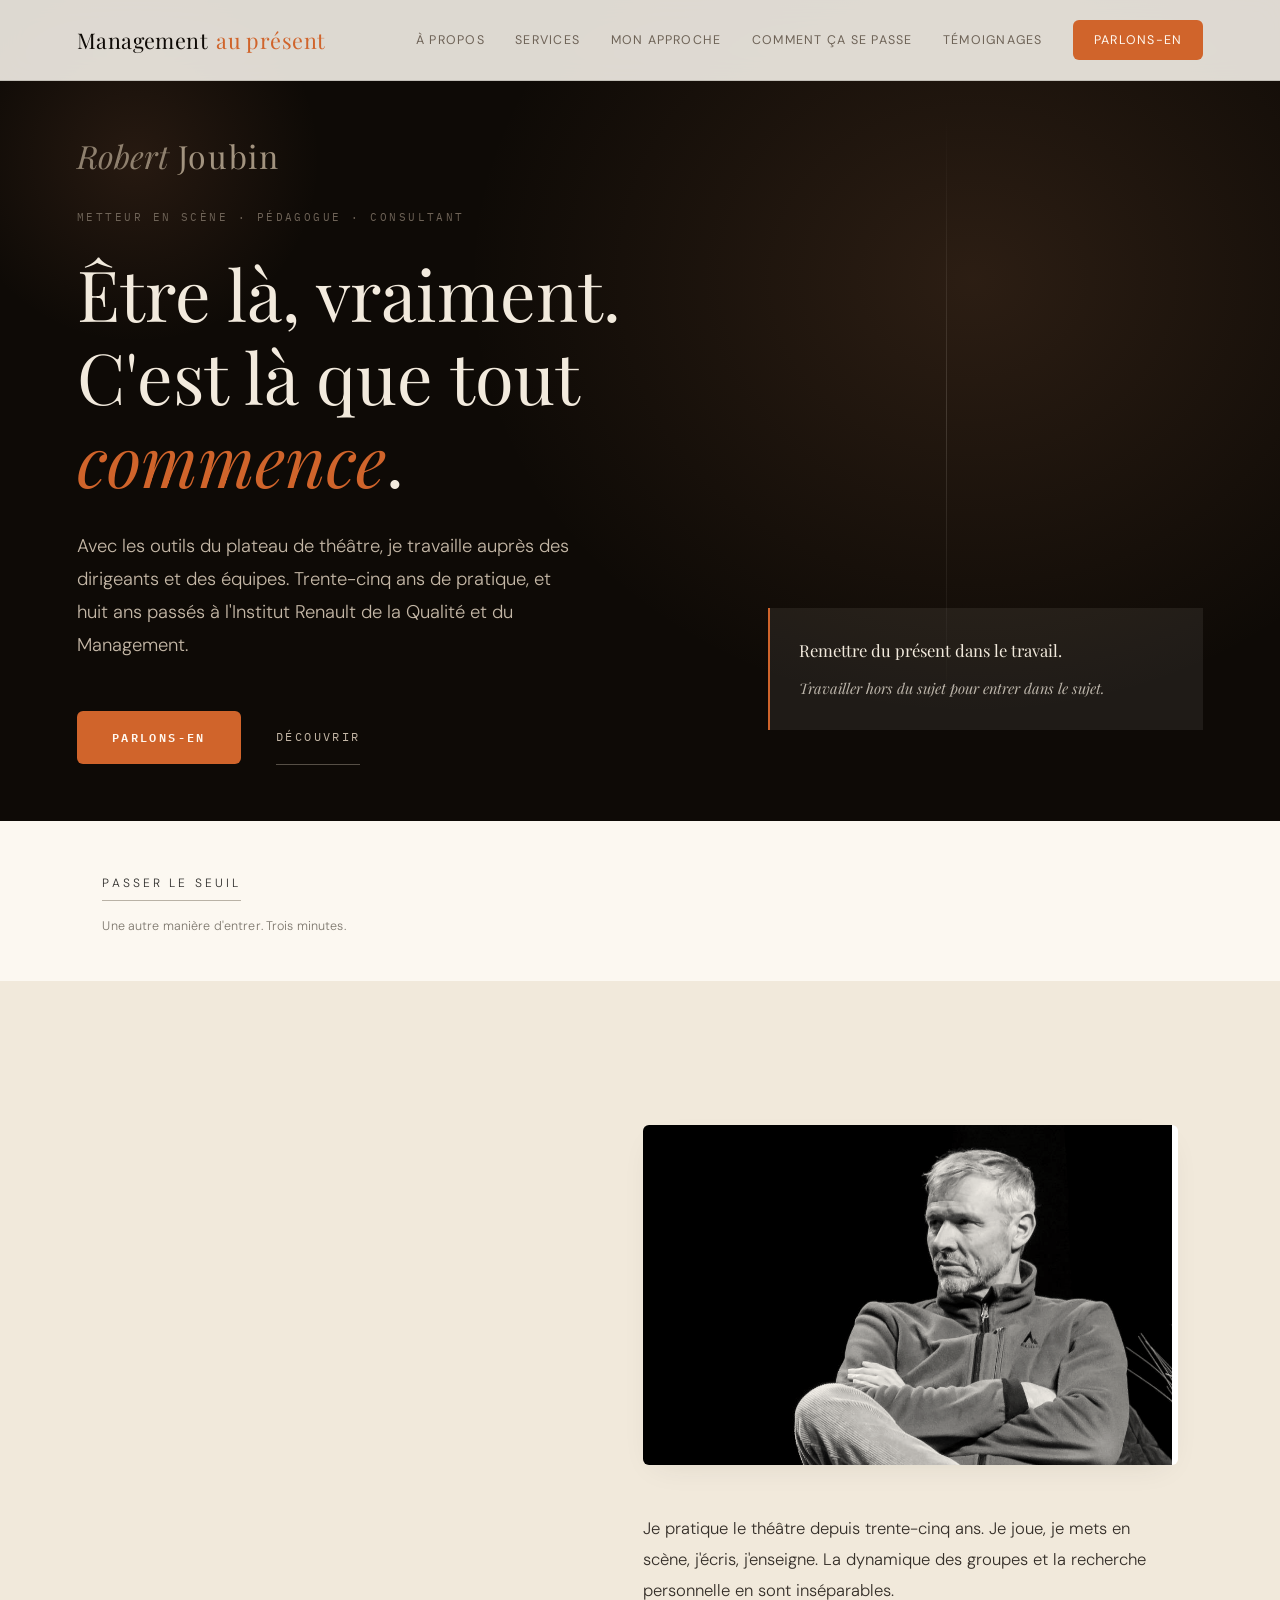
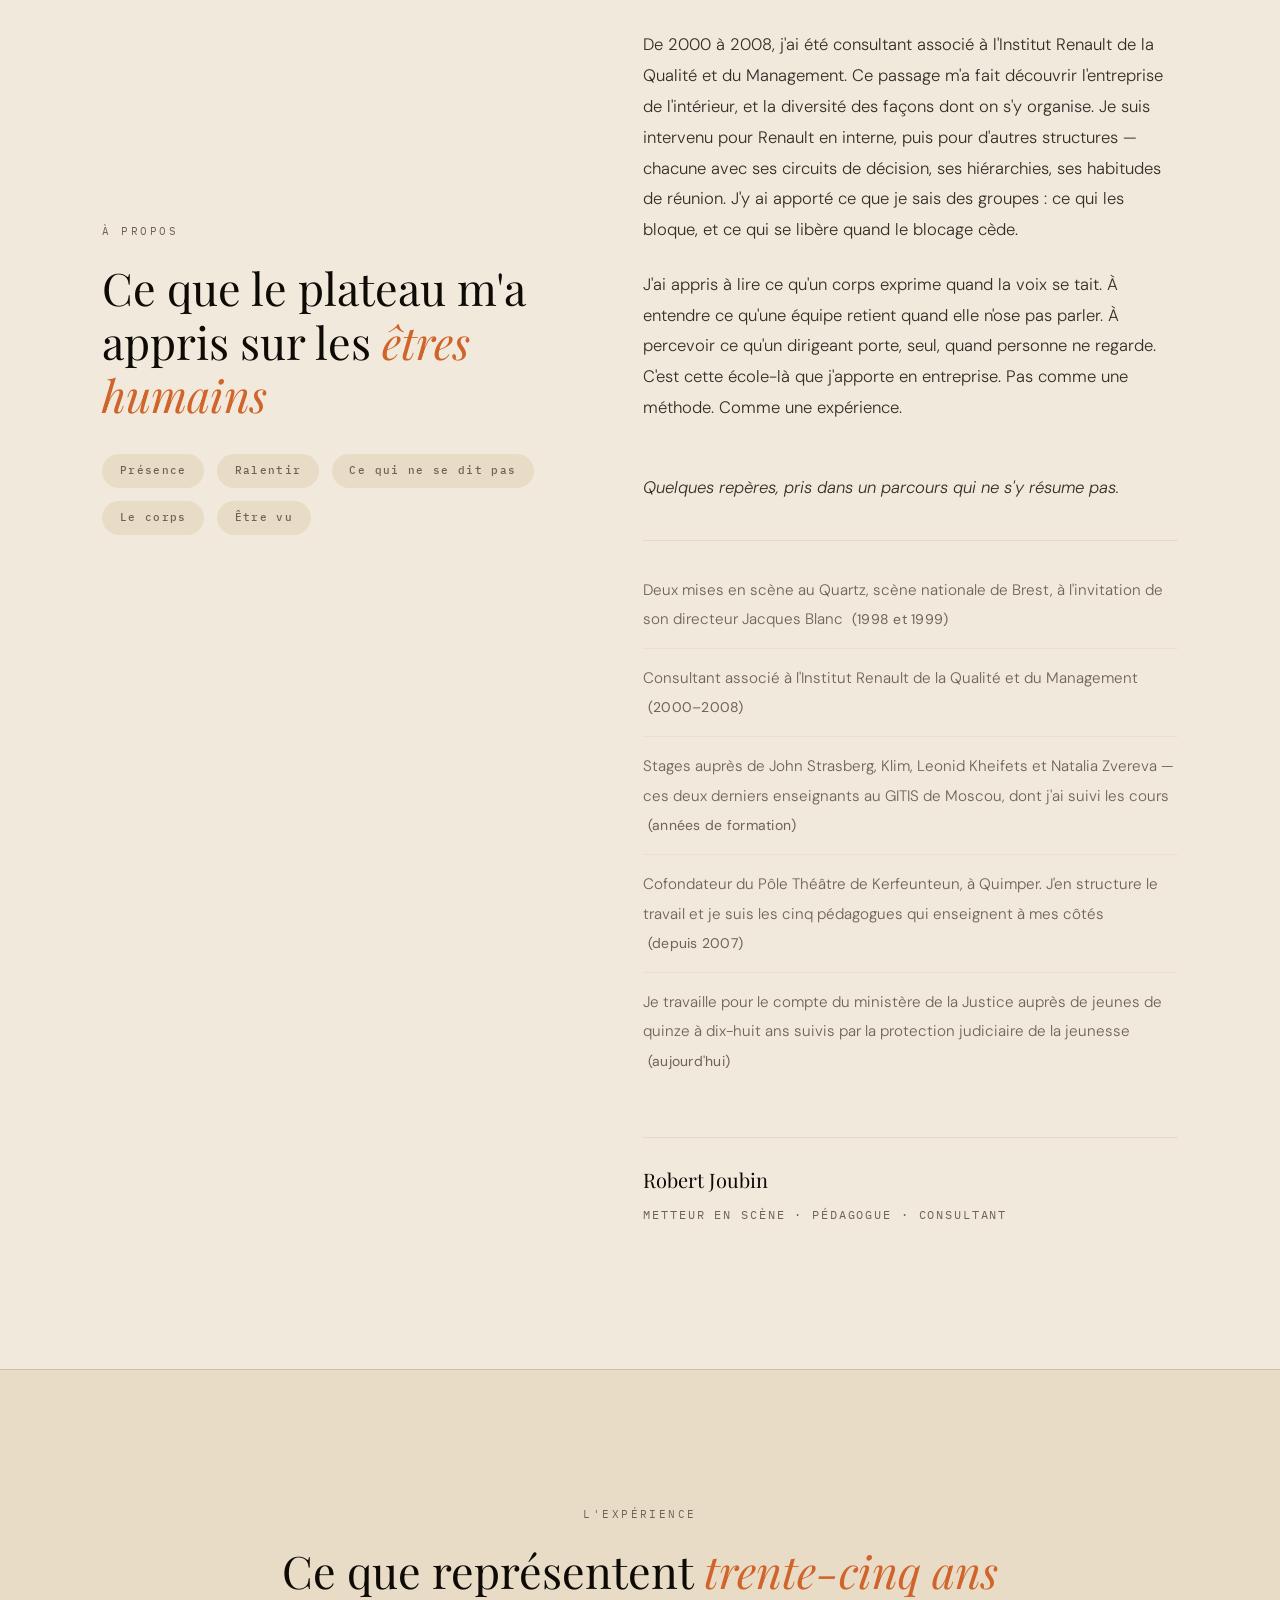
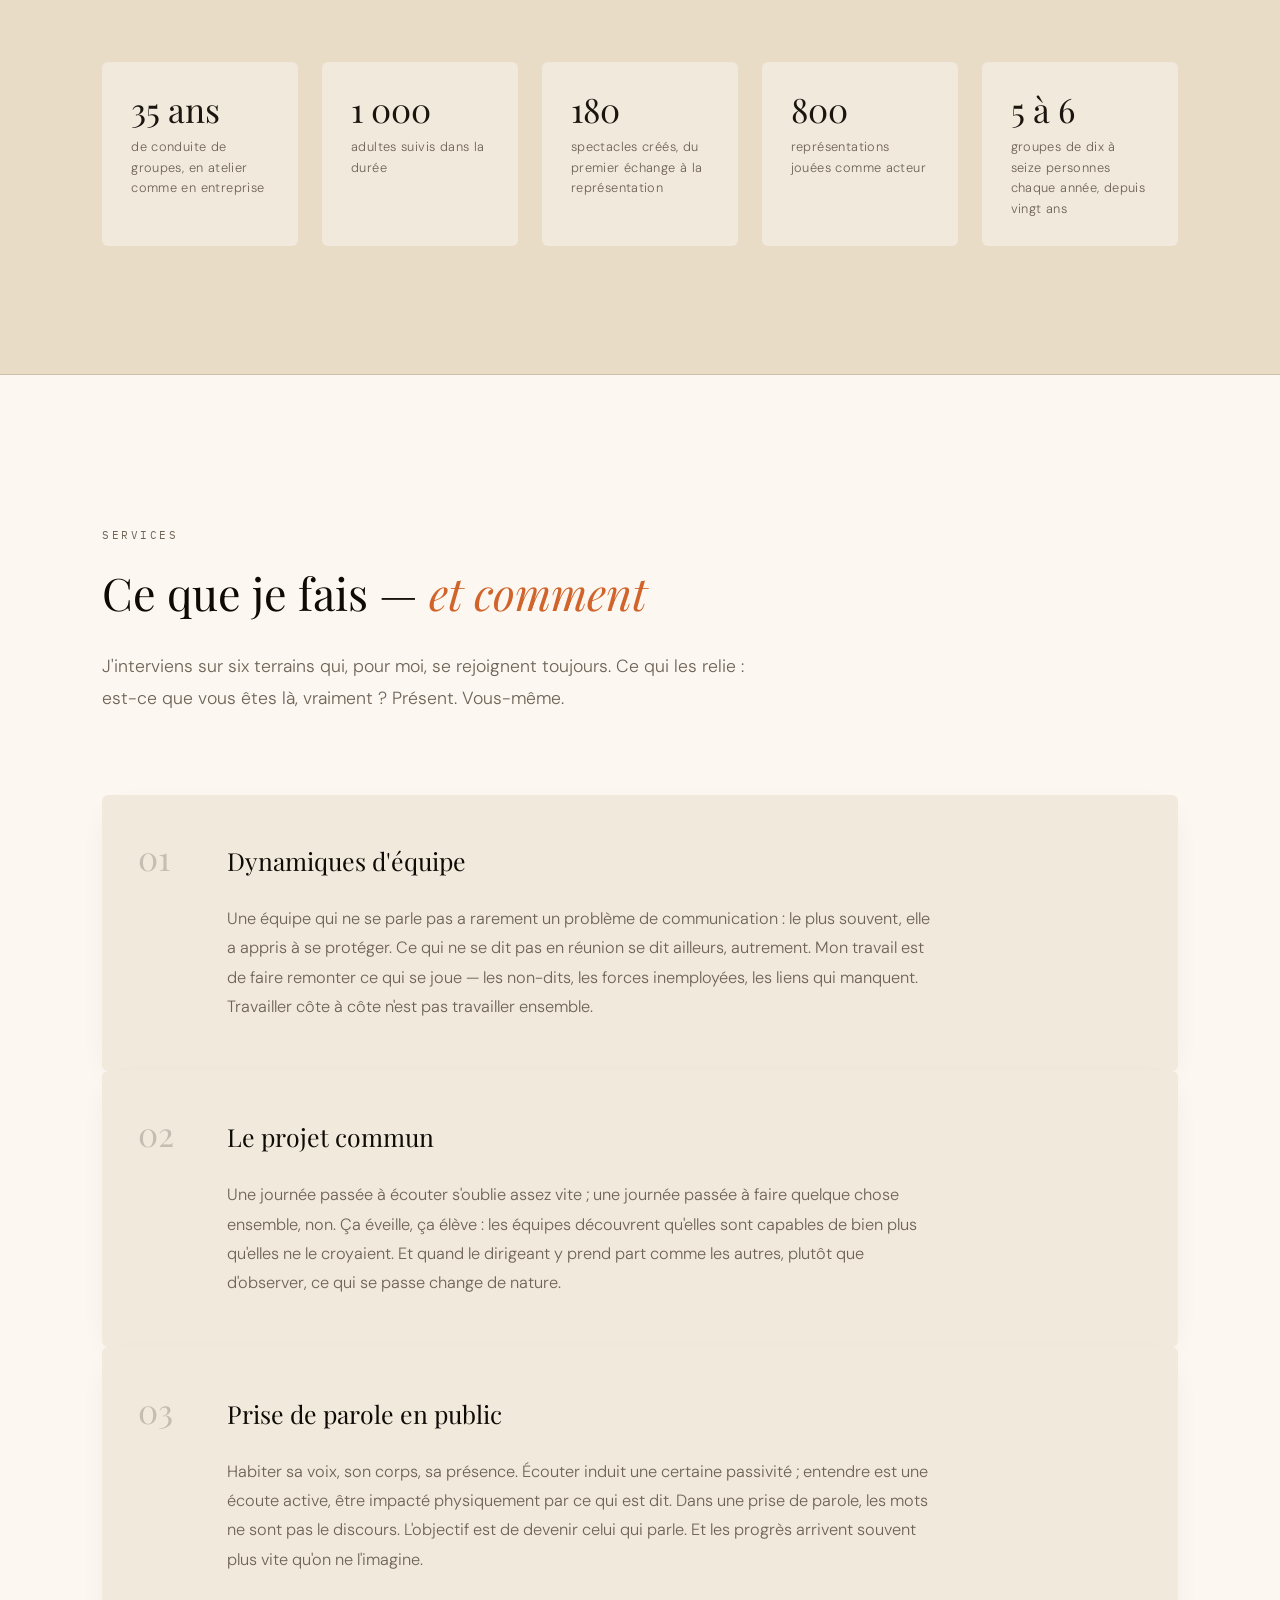
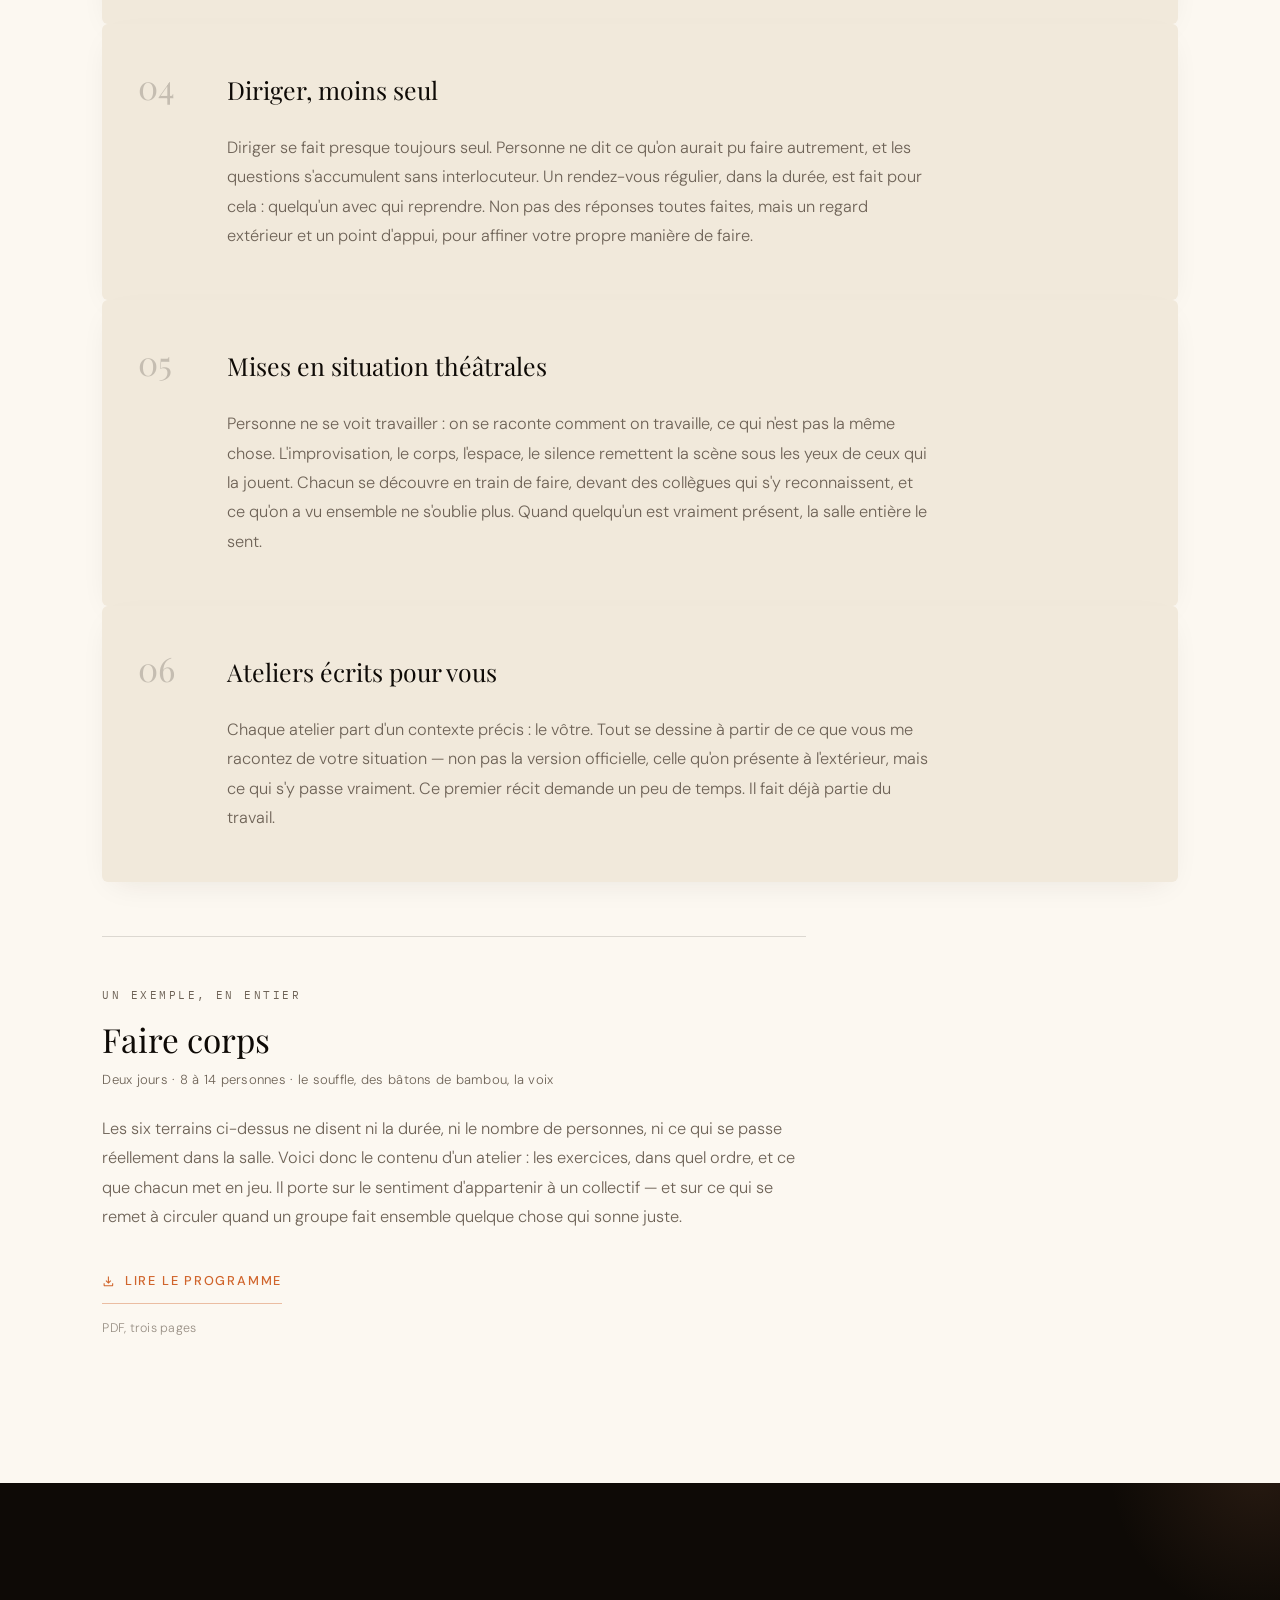
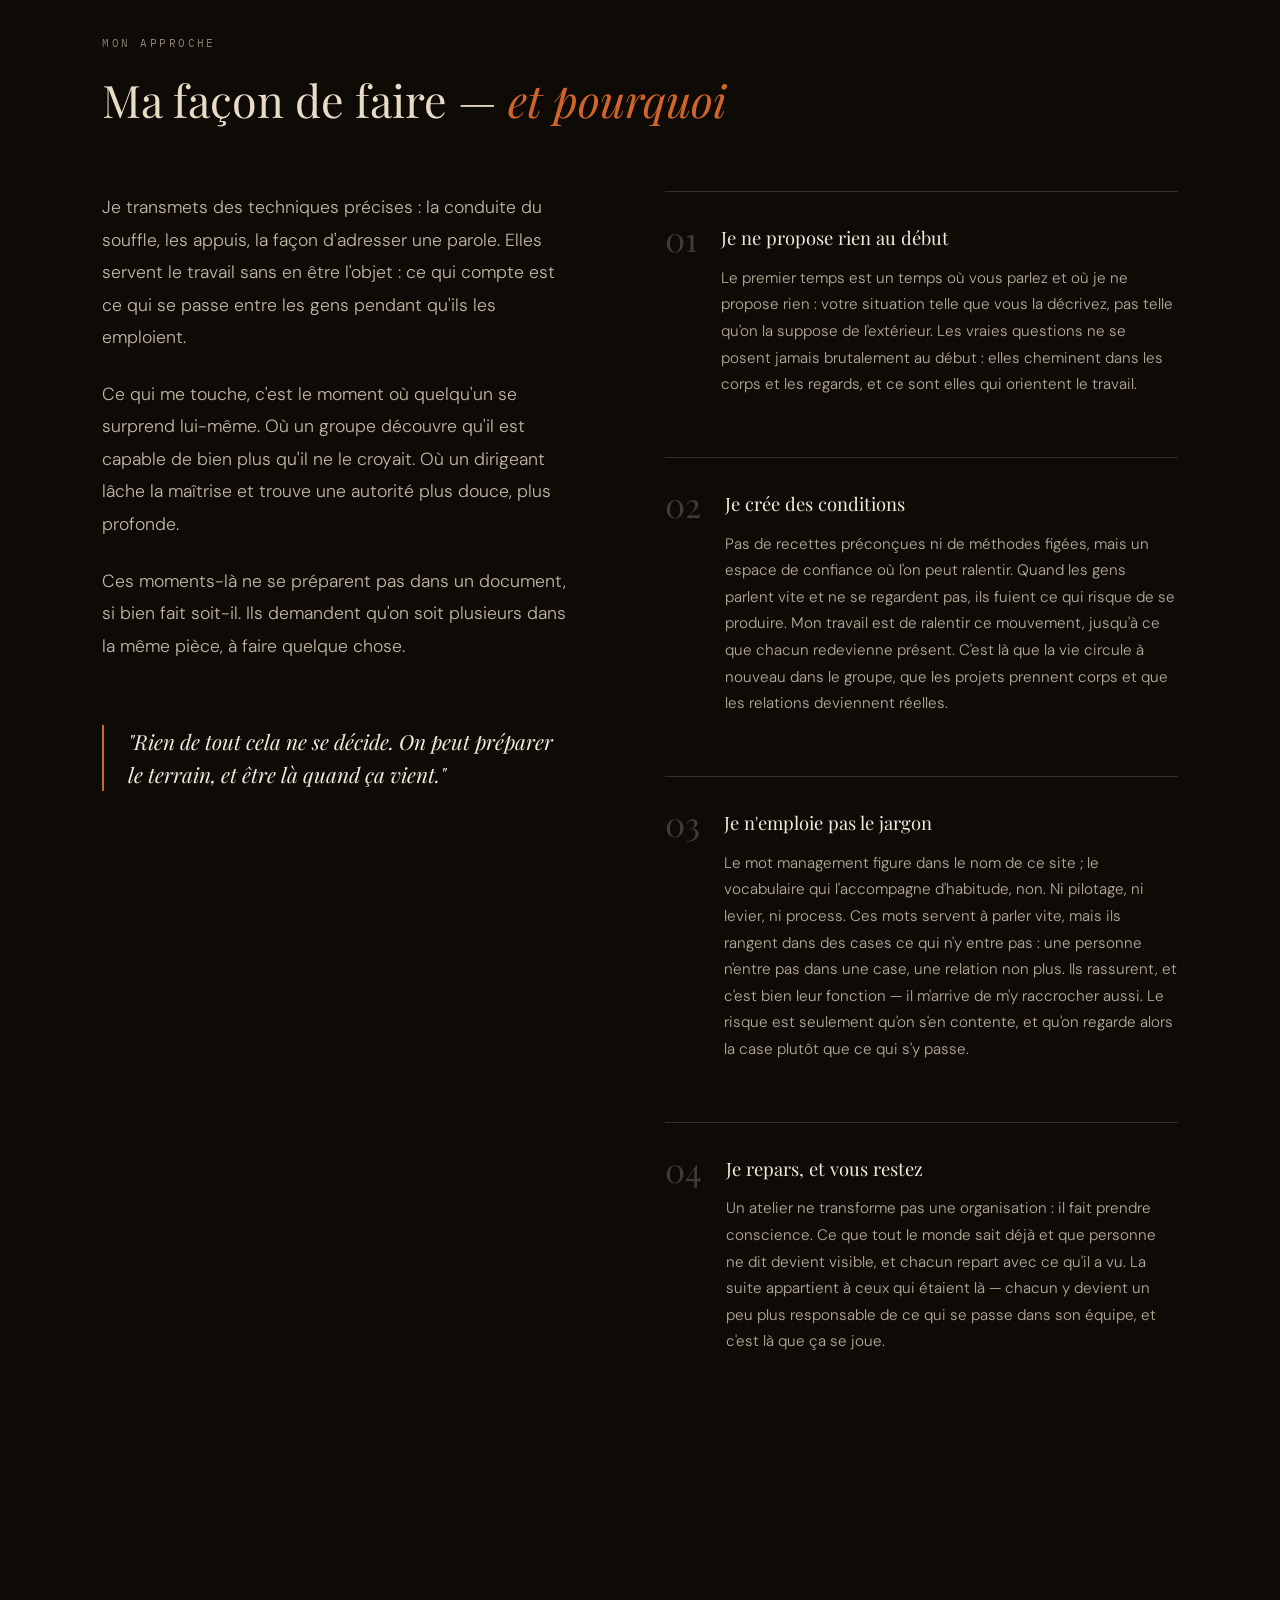
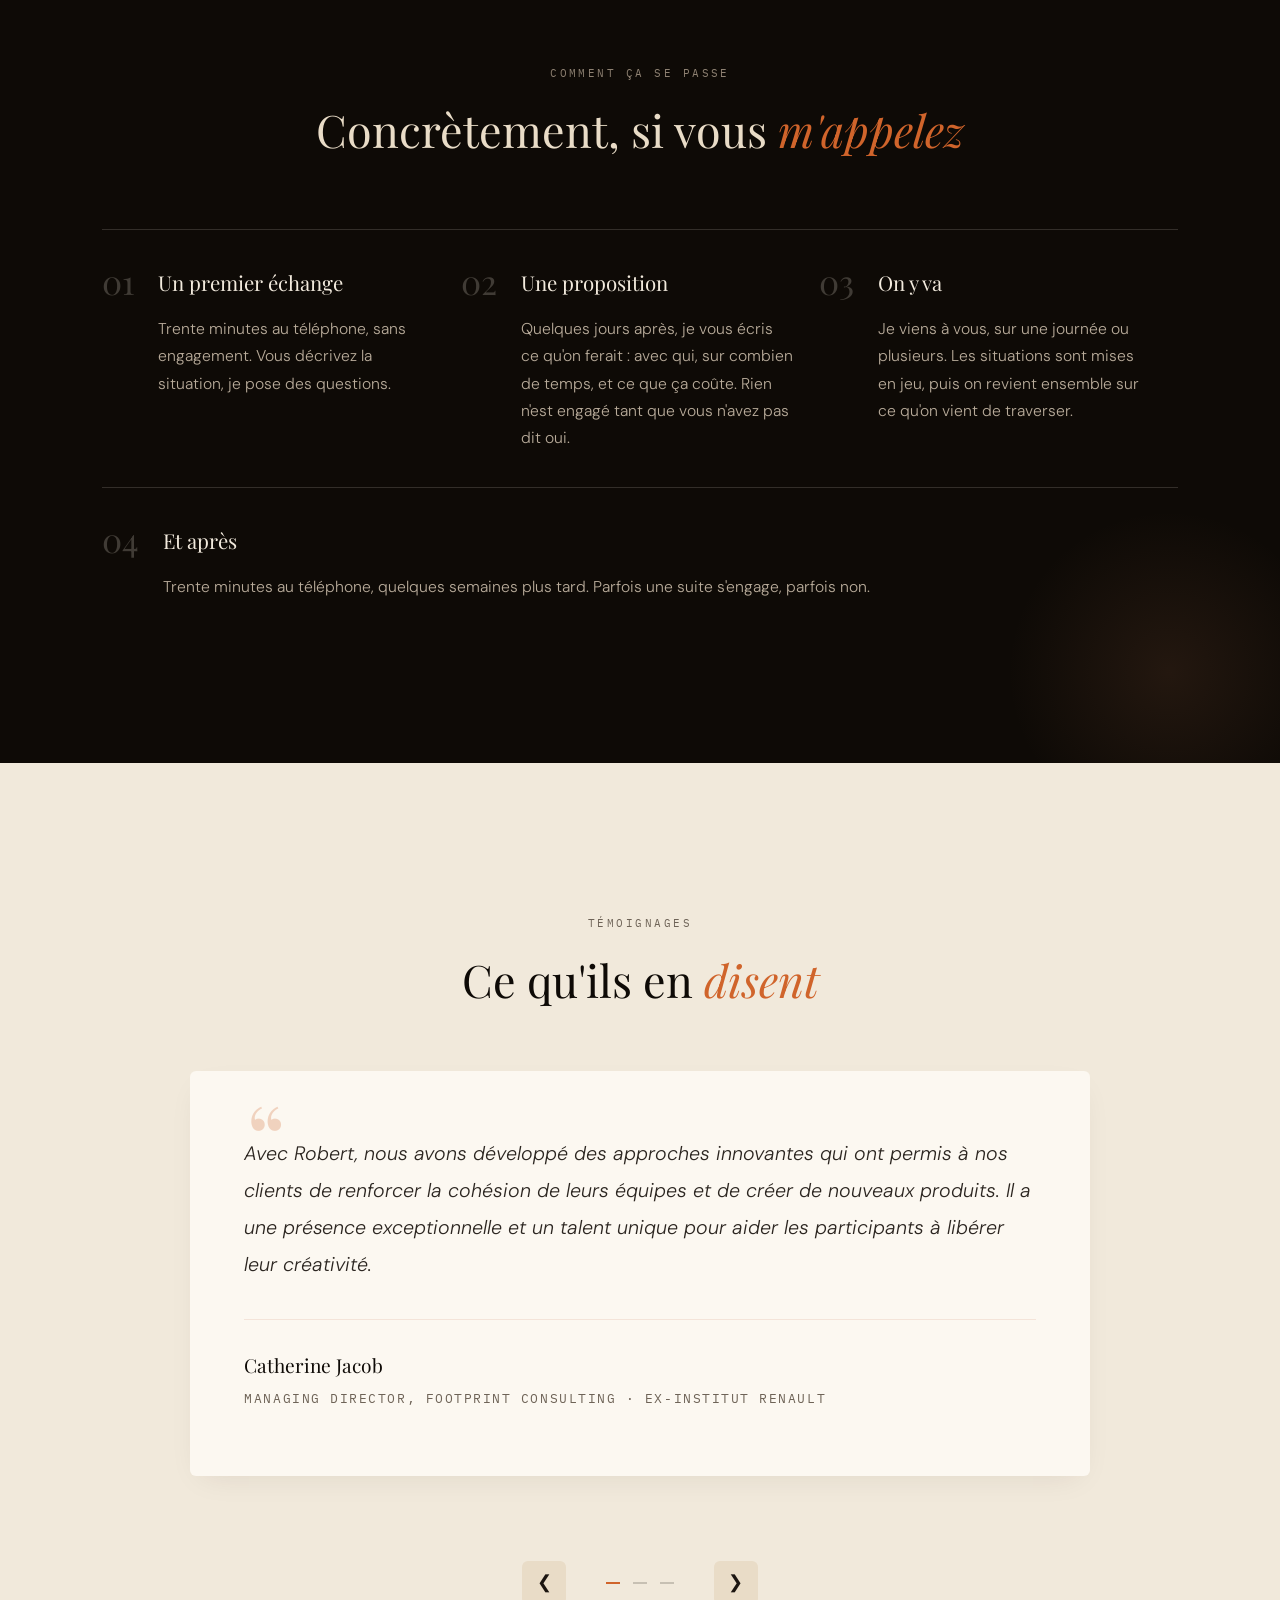
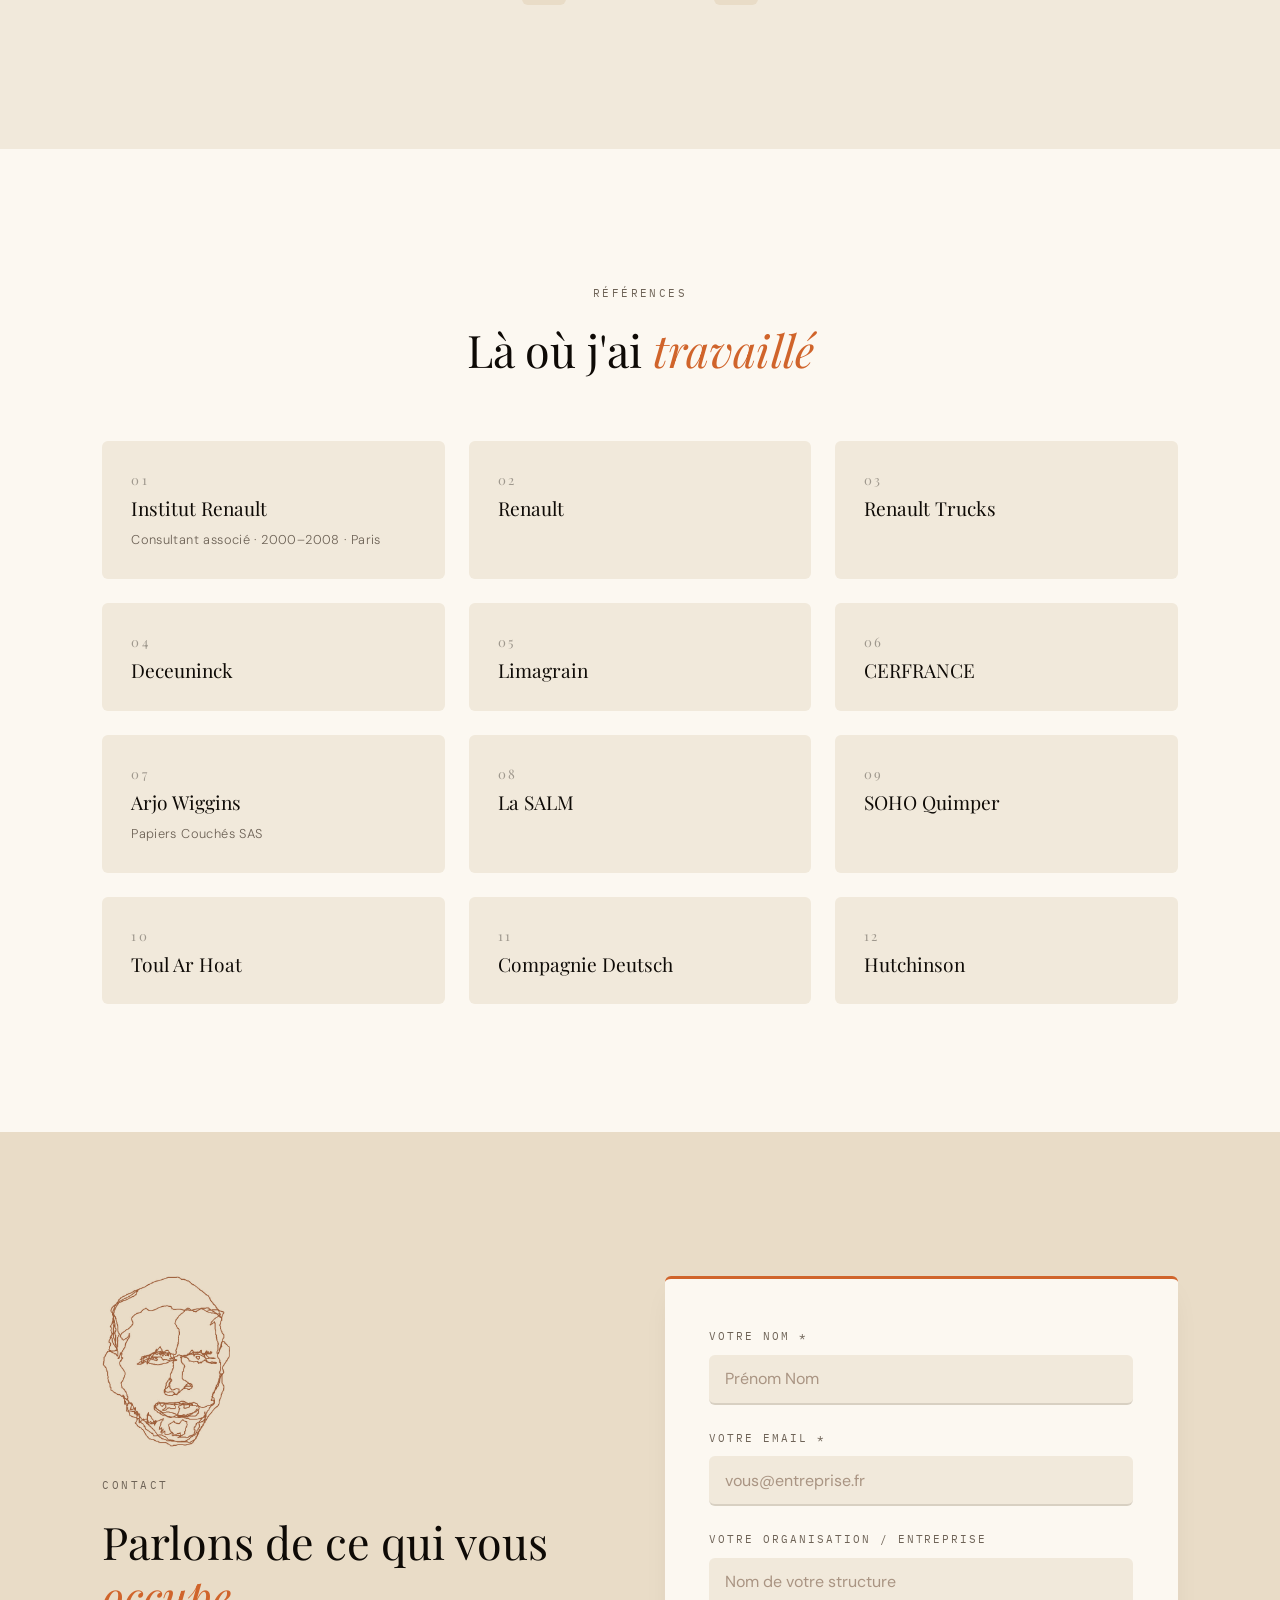
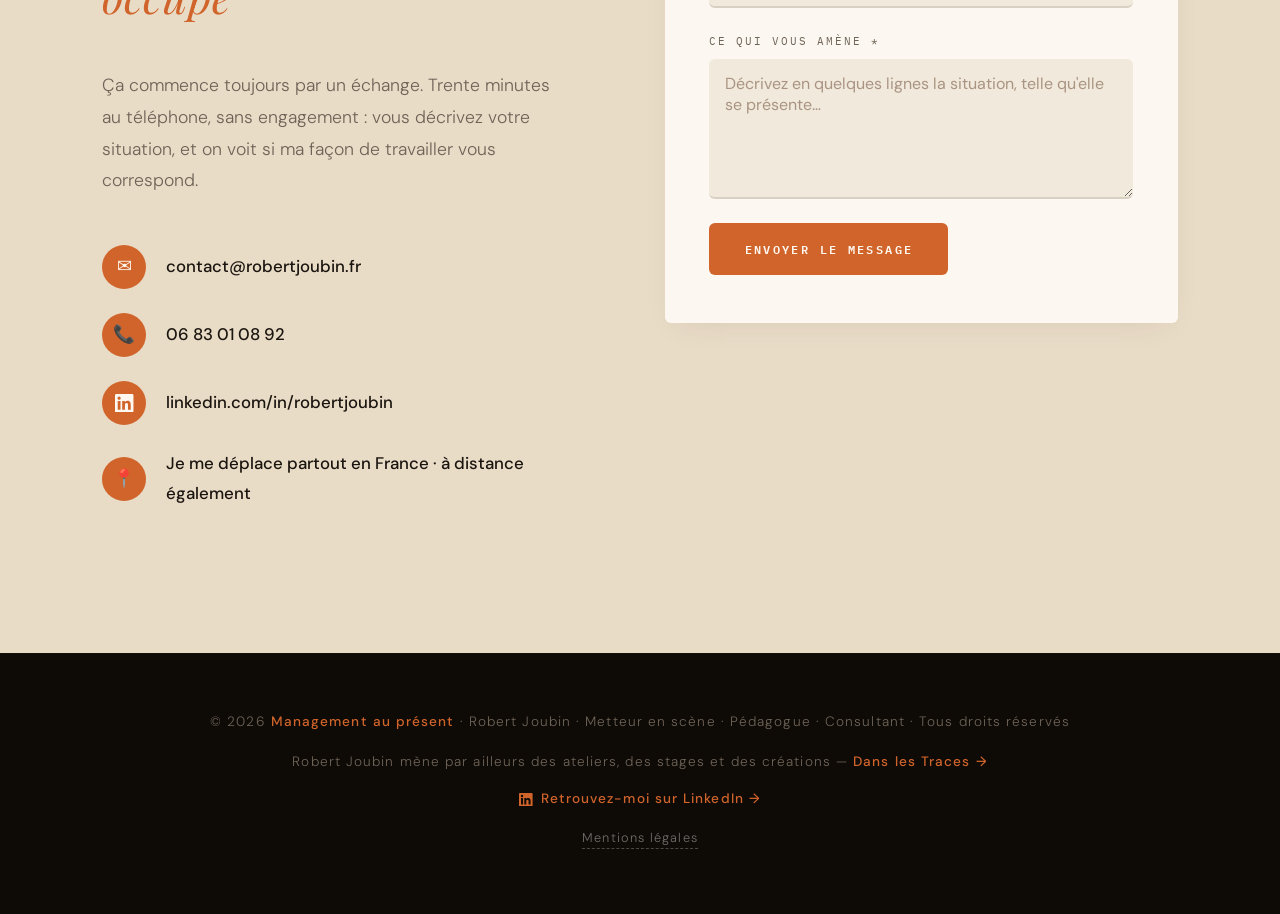
==== commit 4cb348a9: "Add files via upload" ====
--- a/index.html
+++ b/index.html
@@ -623,6 +623,19 @@
     display:inline-block;margin-top:.75rem;
     font-size:.88em;font-style:italic;opacity:.74}
 </style>
+<!-- CITATION DU HERO SUR TÉLÉPHONE — bloc additif. Le supprimer masque
+     de nouveau la citation sous 860 px, comme auparavant. Elle quitte sa
+     position flottante et se pose sous les boutons, dans le flux du hero. -->
+<style>
+  @media(max-width:860px){
+    #hero{flex-direction:column;align-items:stretch}
+    .hero-citation{display:block;position:relative;bottom:auto;right:auto;
+      width:100%;max-width:24rem;margin:3.4rem auto 0;
+      border-left:0;border-top:2px solid var(--terre);
+      padding:1.5rem 1.4rem 1.4rem;text-align:center}
+    .hero-citation blockquote{font-size:1.08rem;line-height:1.6}
+  }
+</style>
 </head>
 <body>
 
@@ -841,7 +854,7 @@
         <h3 class="exemple-titre">Faire corps</h3>
         <p class="exemple-cadre">Deux jours · 8 à 14 personnes · le souffle, des bâtons de bambou, la voix</p>
         <p class="exemple-texte">
-          Les six terrains ci-dessus ne disent ni la durée, ni le nombre de personnes, ni ce qui se passe réellement dans la salle. Voici donc un atelier écrit en entier : ce qu'on y fait heure par heure, dans quel ordre, et ce que chaque exercice met en jeu. Il porte sur le sentiment d'appartenir à un collectif — et sur ce qui se remet à circuler quand un groupe fait ensemble quelque chose qui sonne juste.
+          Les six terrains ci-dessus ne disent ni la durée, ni le nombre de personnes, ni ce qui se passe réellement dans la salle. Voici donc le contenu d'un atelier : les exercices, dans quel ordre, et ce que chacun met en jeu. Il porte sur le sentiment d'appartenir à un collectif — et sur ce qui se remet à circuler quand un groupe fait ensemble quelque chose qui sonne juste.
         </p>
         <a href="faire-corps.pdf" class="exemple-lien" target="_blank" rel="noopener">
           <svg viewBox="0 0 24 24" aria-hidden="true"><path d="M12 16.5 6.75 11.25l1.4-1.45 2.85 2.85V3h2v9.65l2.85-2.85 1.4 1.45L12 16.5ZM5 21c-.55 0-1.02-.2-1.41-.59C3.2 20.02 3 19.55 3 19v-3.5h2V19h14v-3.5h2V19c0 .55-.2 1.02-.59 1.41-.39.39-.86.59-1.41.59H5Z"/></svg>
@@ -859,7 +872,7 @@
       <div class="approche-grille">
         <div class="approche-texte reveal">
           <p>
-            Quelques techniques se transmettent au passage — la conduite du souffle, les appuis, la façon d'adresser une parole. Elles servent le travail sans en être l'objet : ce qui compte est ce qui se passe entre les gens pendant qu'ils les emploient. D'autres enseignent les techniques pour elles-mêmes, et le font bien ; il y a des situations où c'est exactement ce qu'il faut.
+            Je transmets des techniques précises : la conduite du souffle, les appuis, la façon d'adresser une parole. Elles servent le travail sans en être l'objet : ce qui compte est ce qui se passe entre les gens pendant qu'ils les emploient.
           </p>
           <p>
             Ce qui me touche, c'est le moment où quelqu'un se surprend lui-même. Où un groupe découvre qu'il est capable de bien plus qu'il ne le croyait. Où un dirigeant lâche la maîtrise et trouve une autorité plus douce, plus profonde.
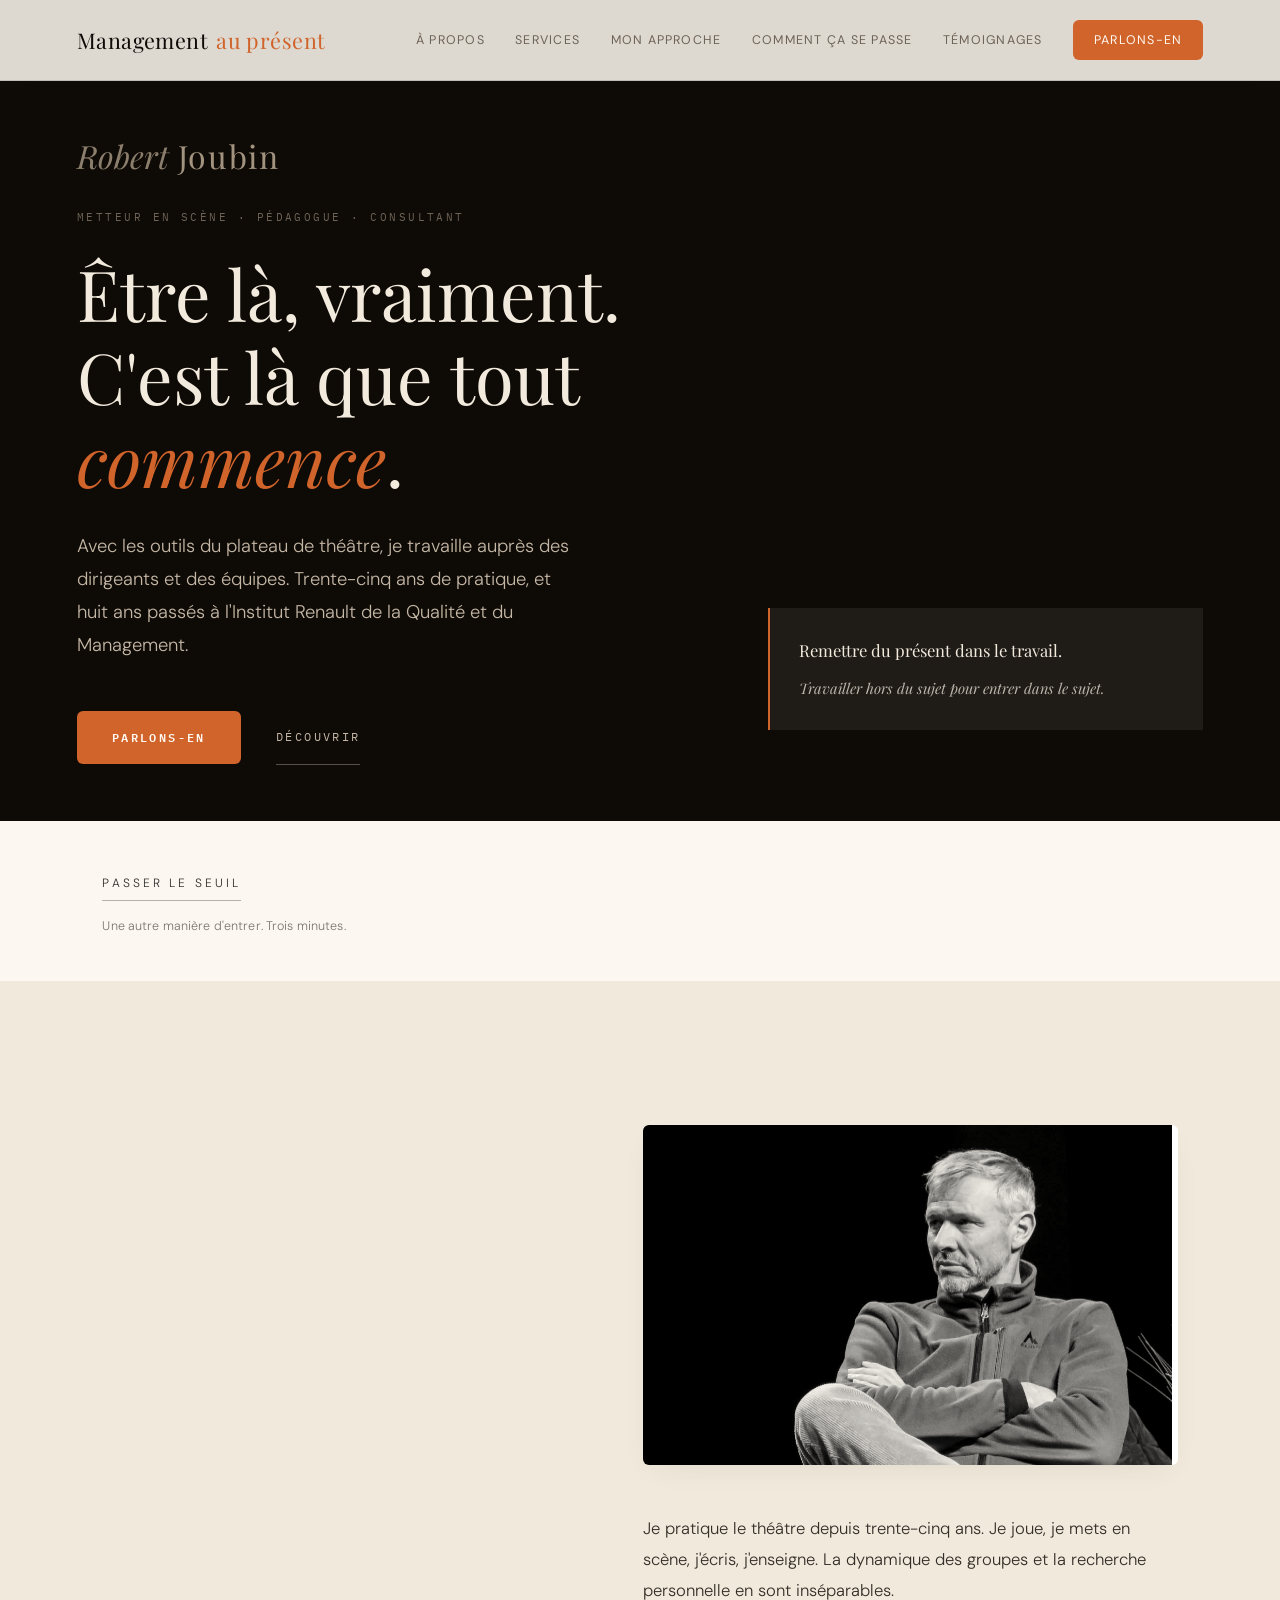
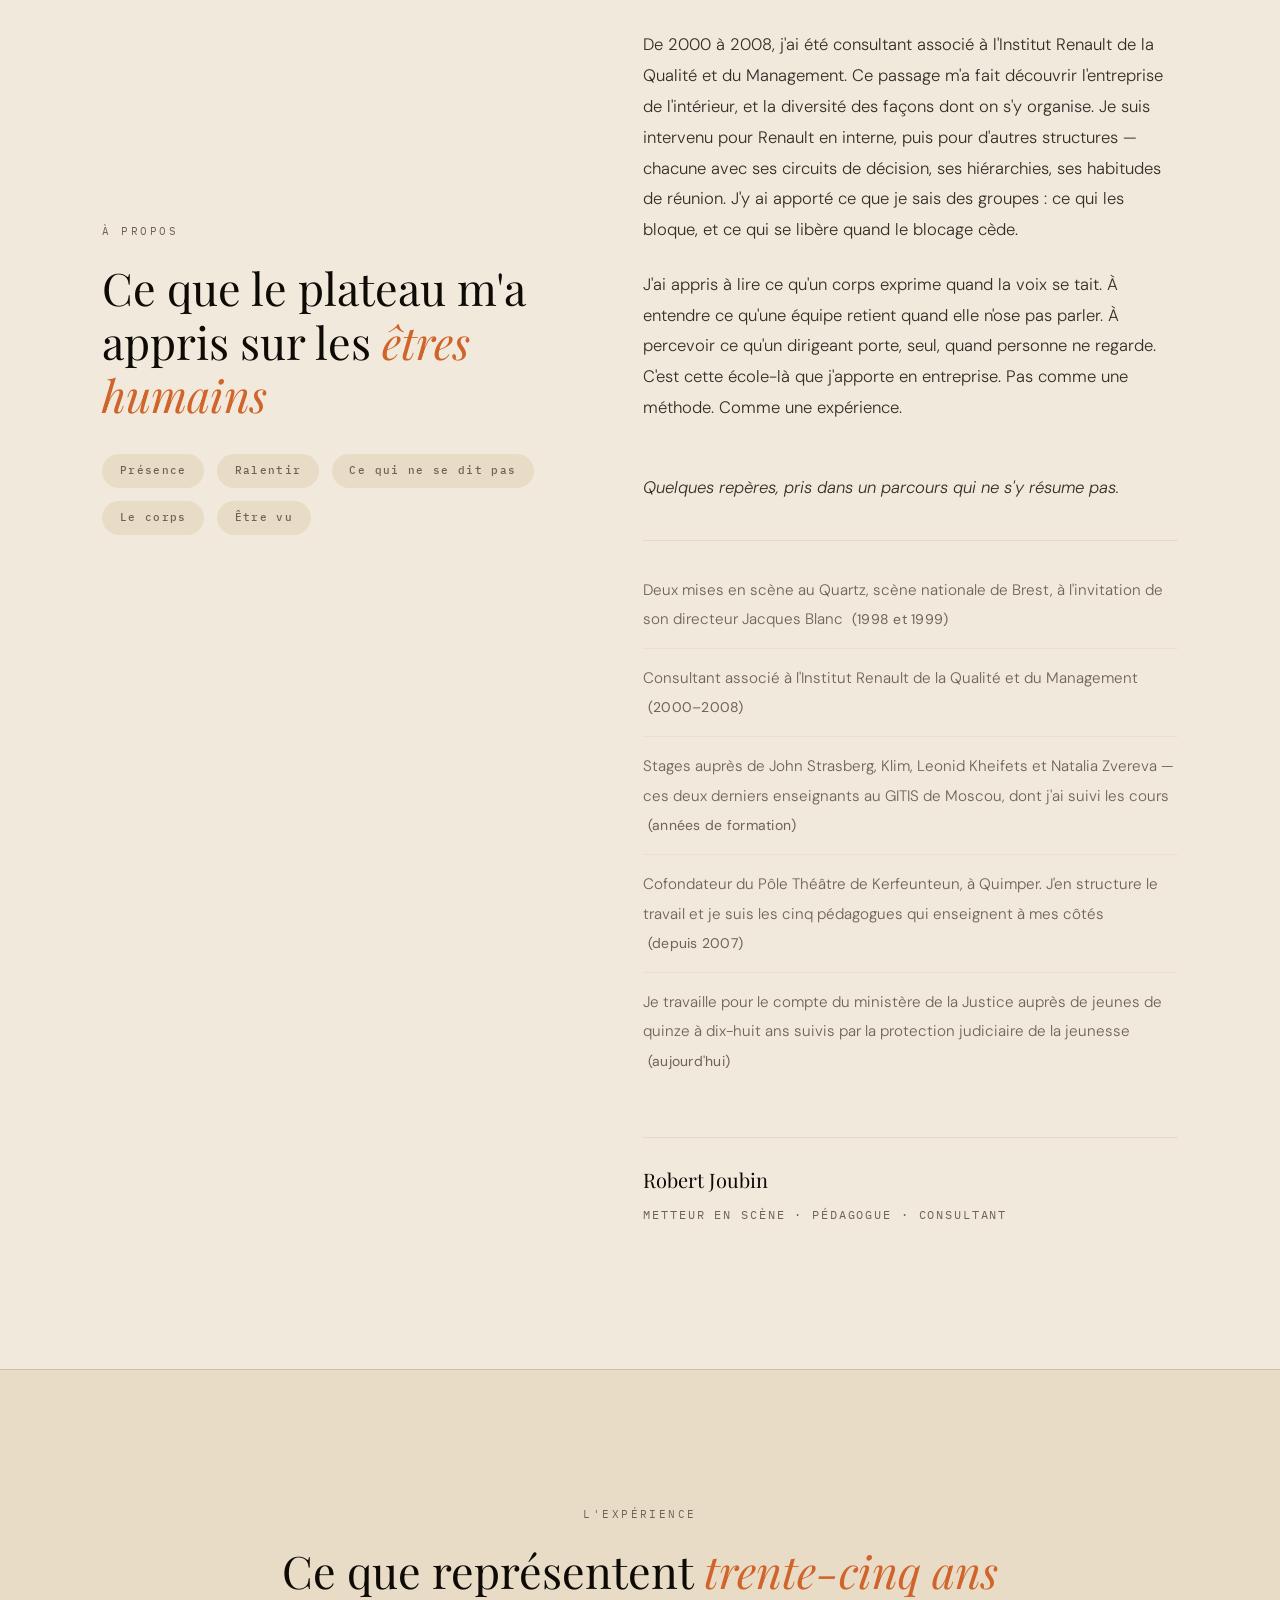
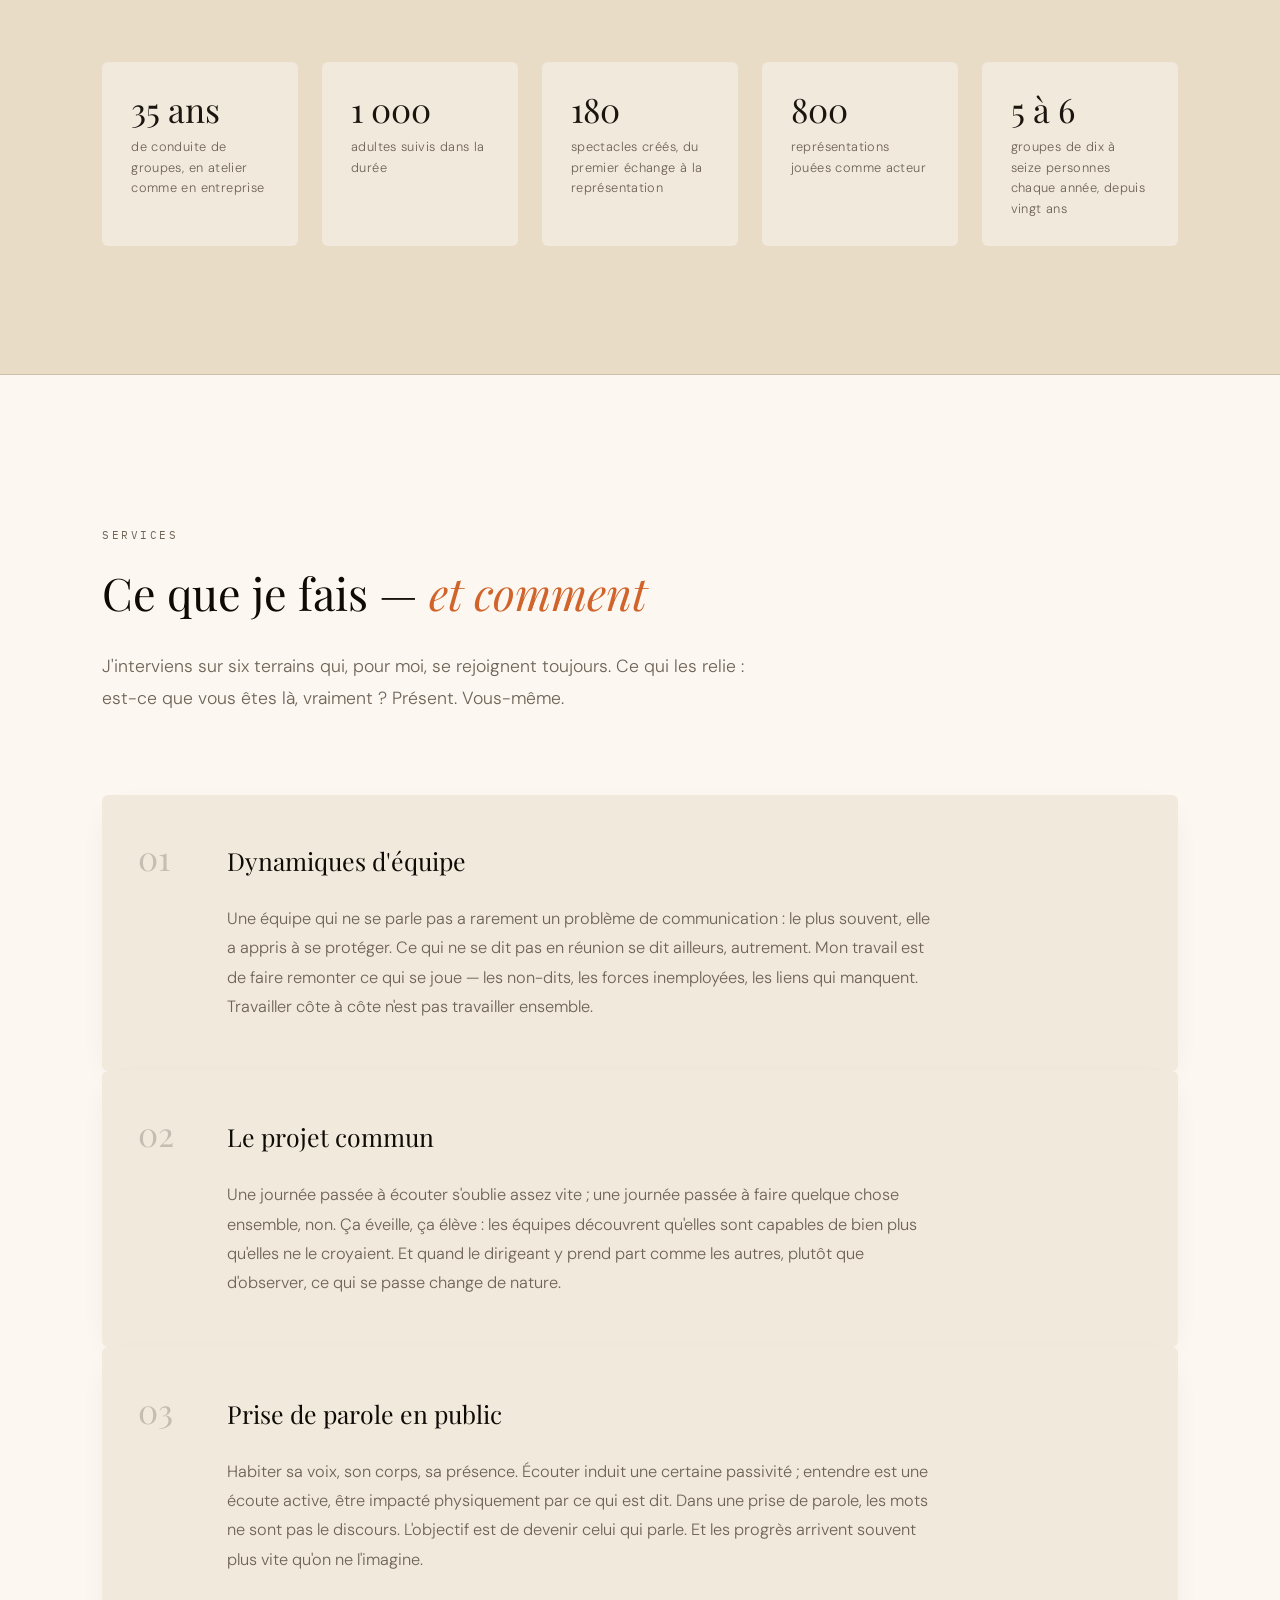
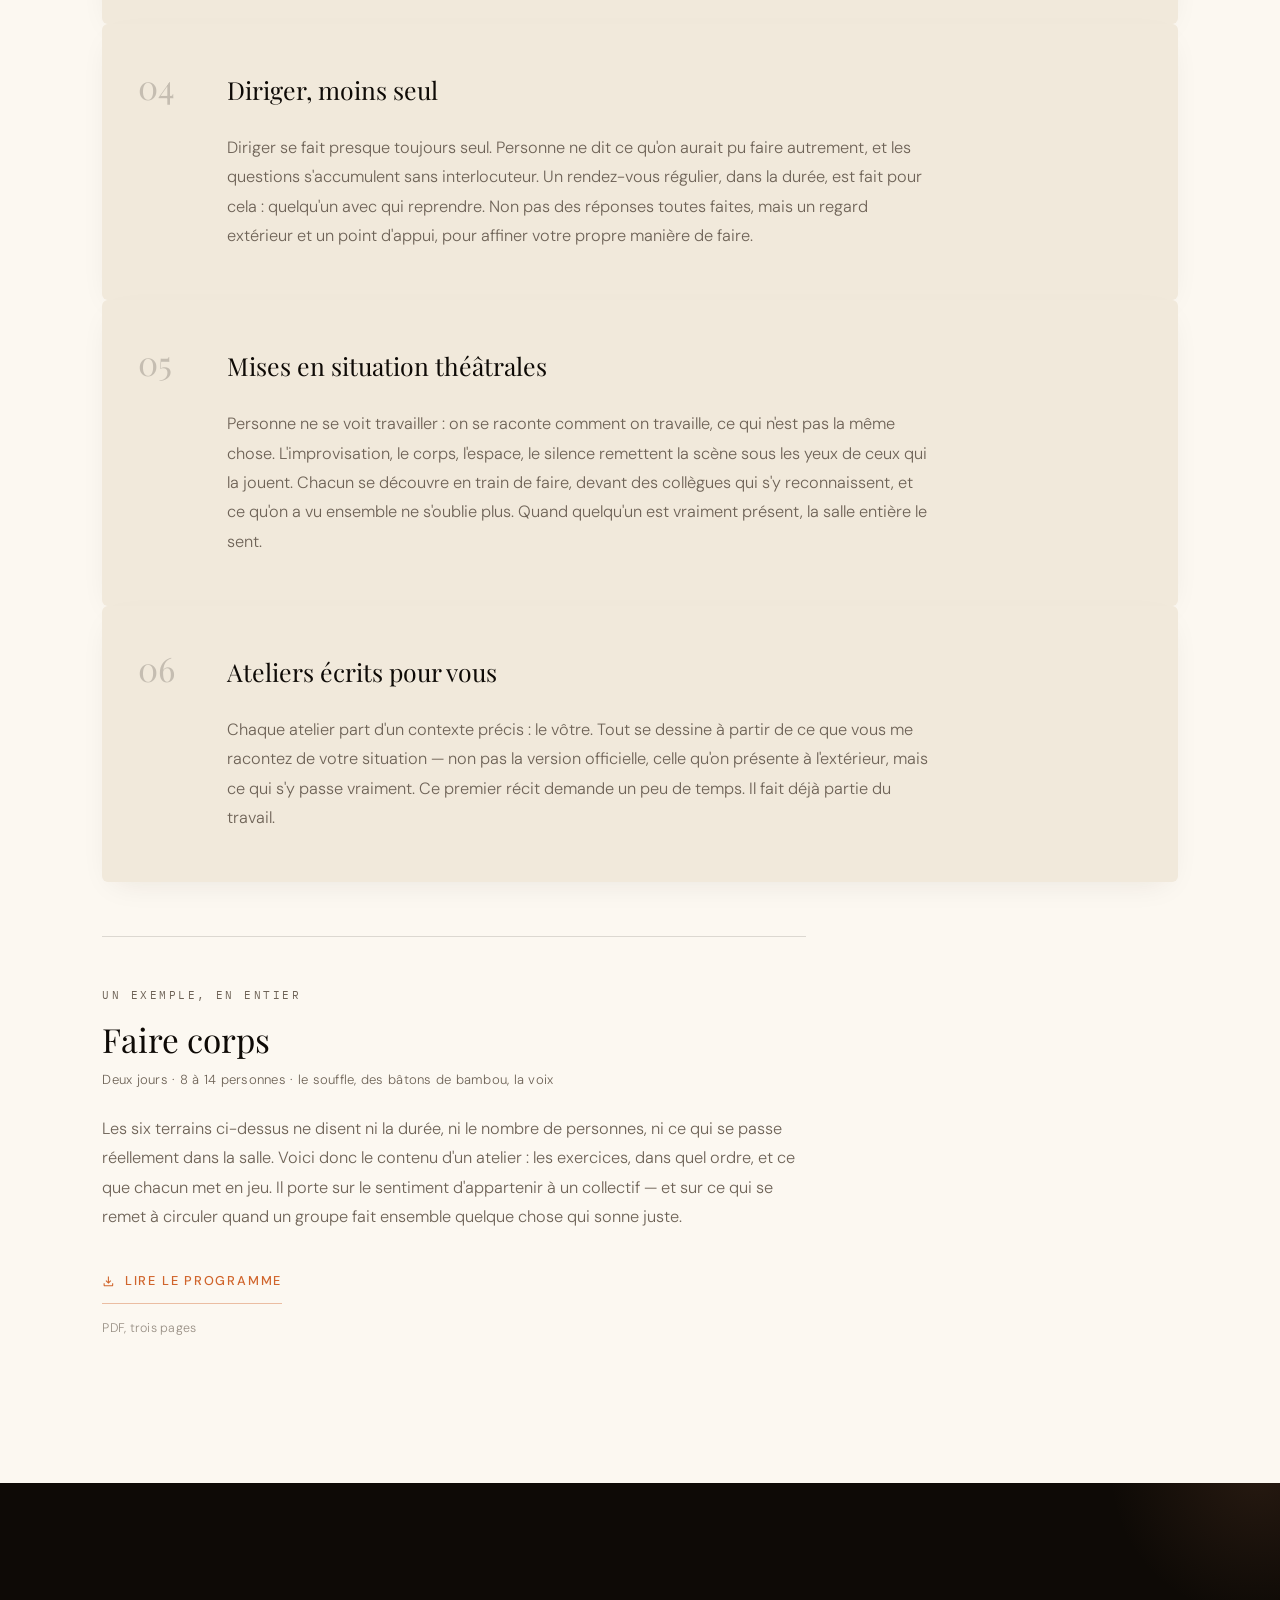
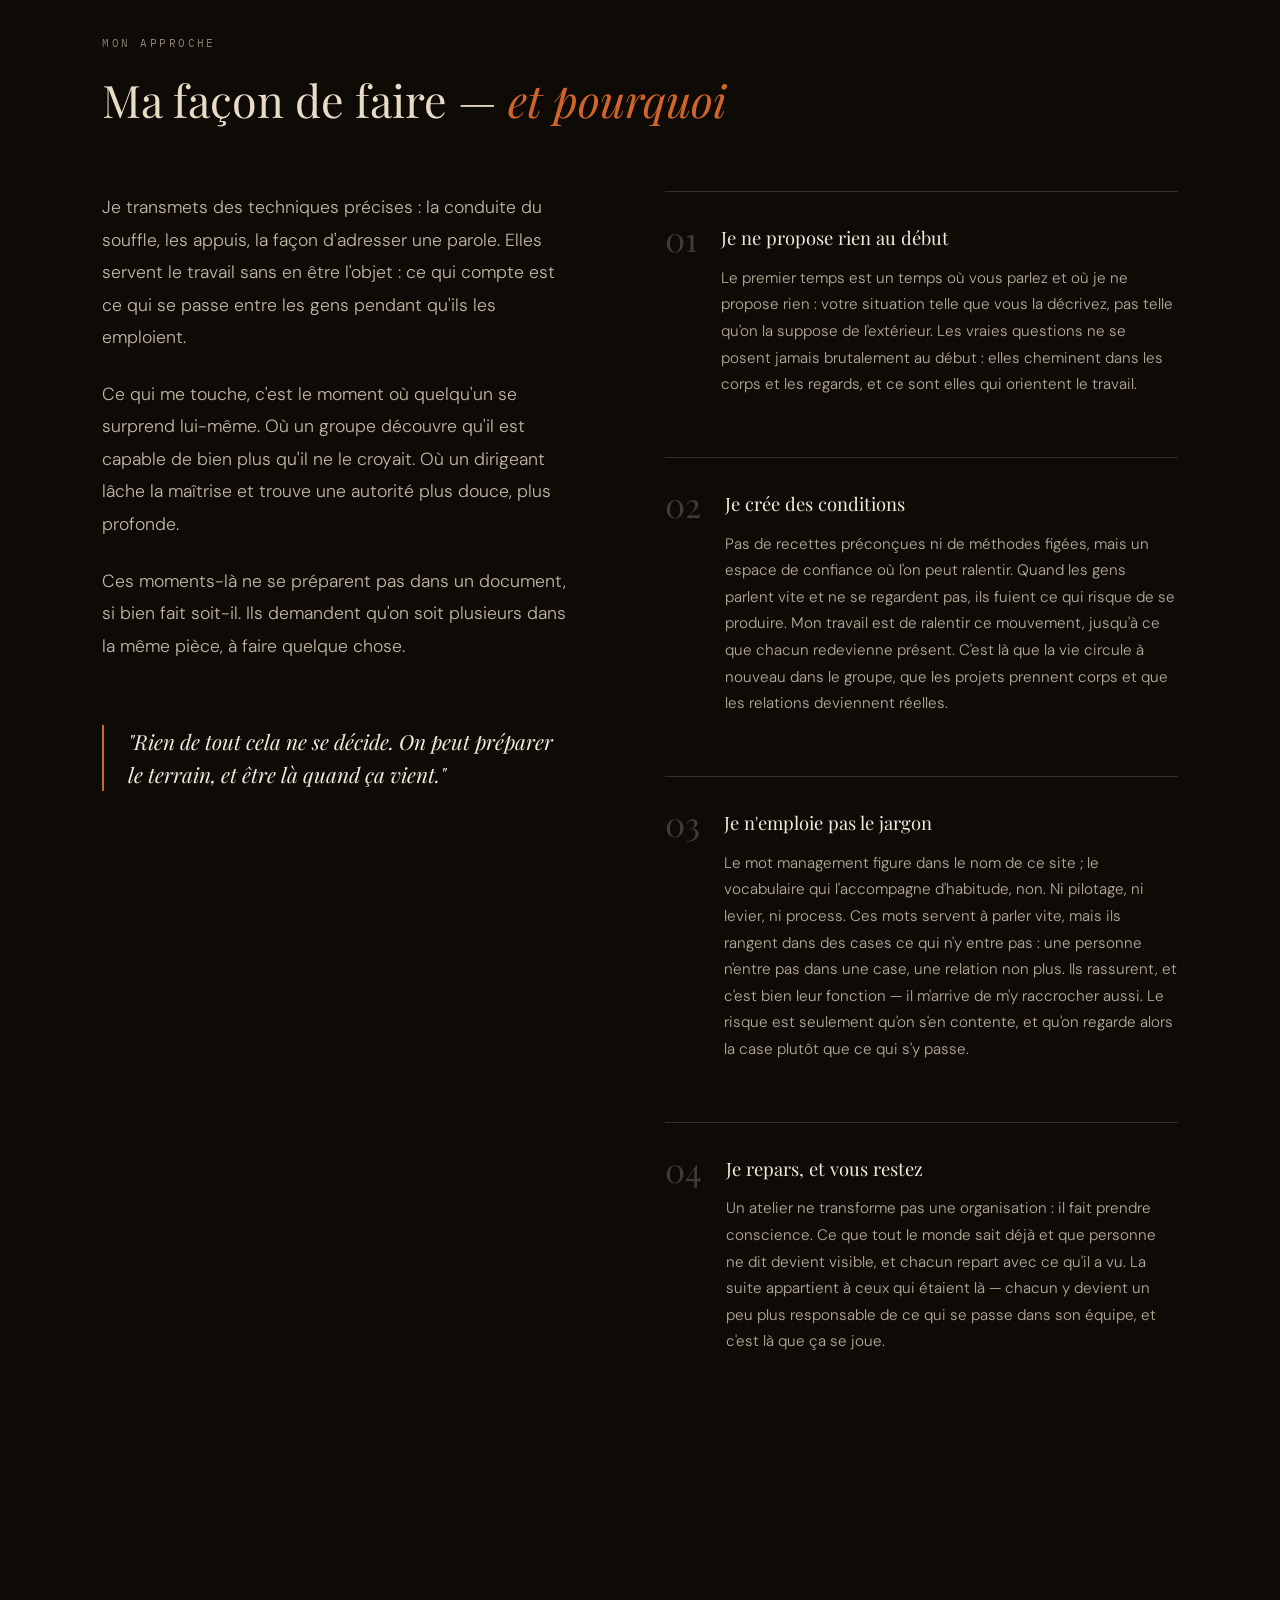
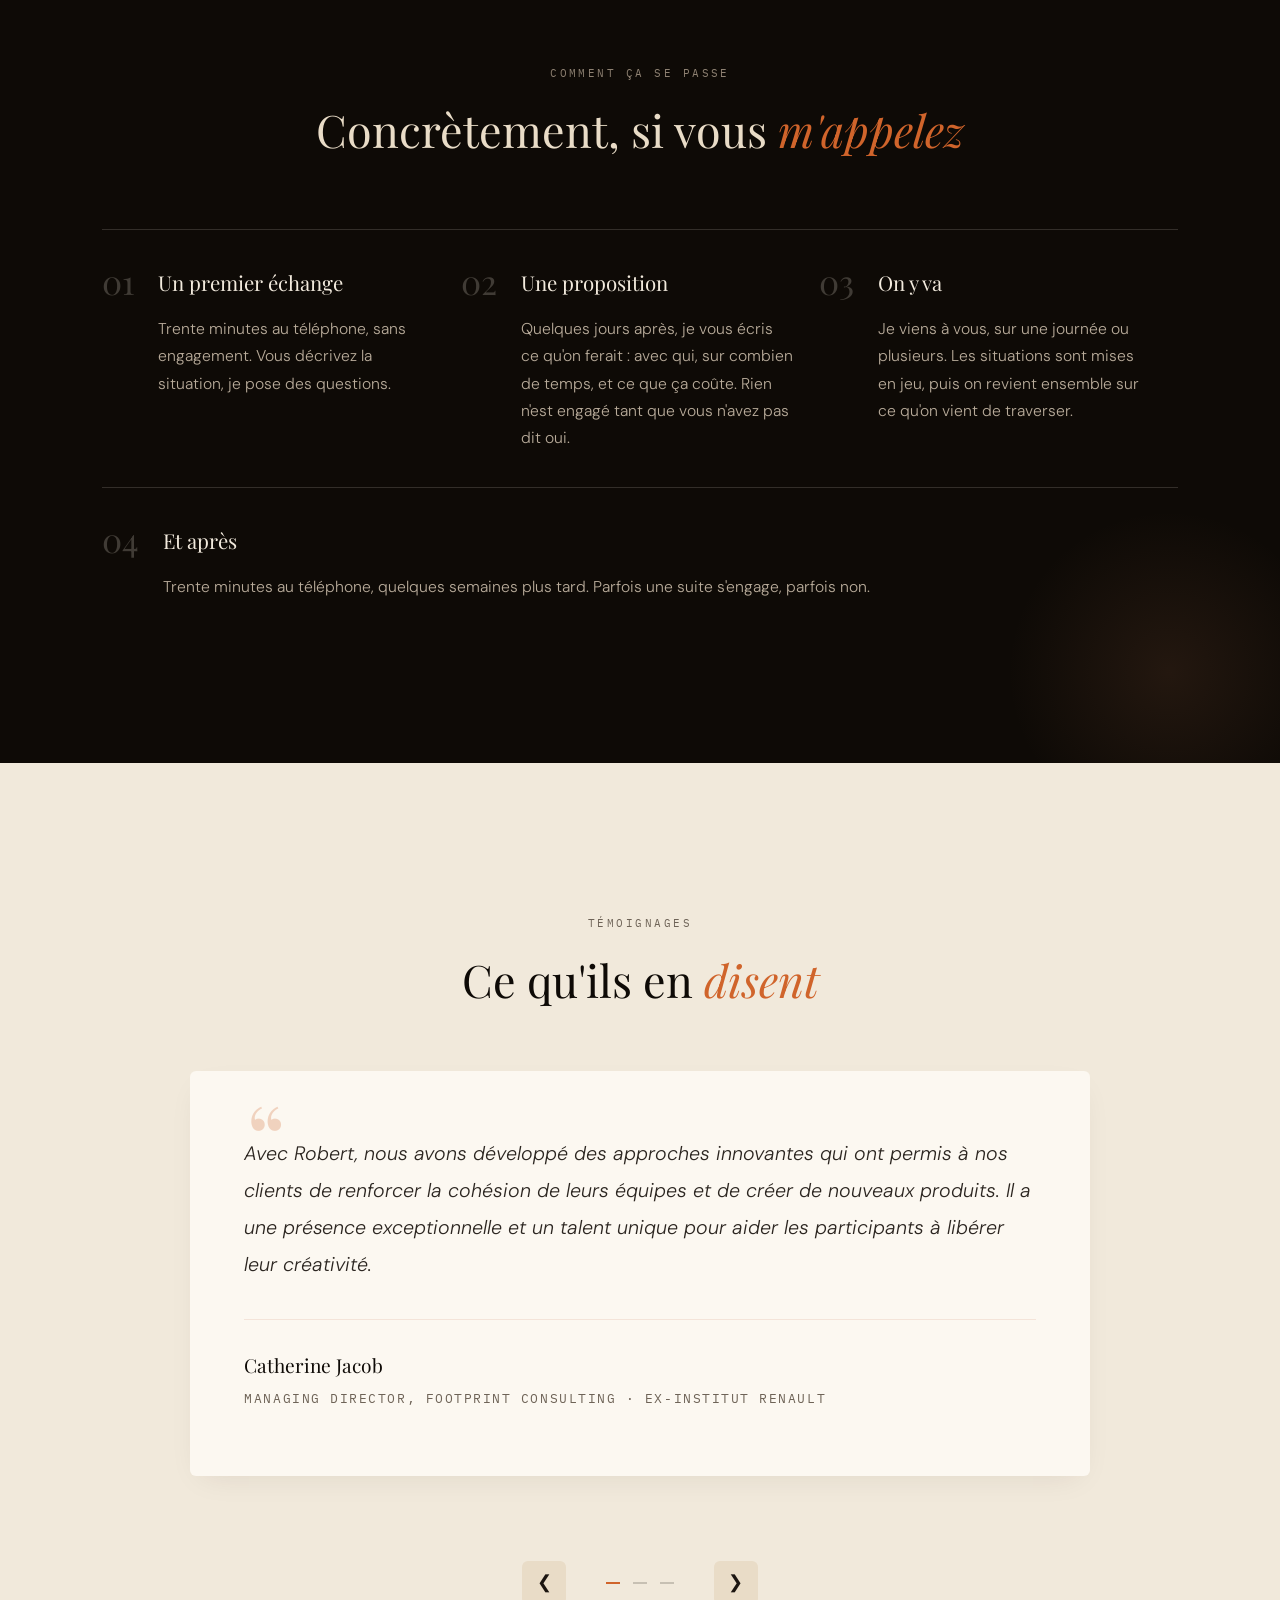
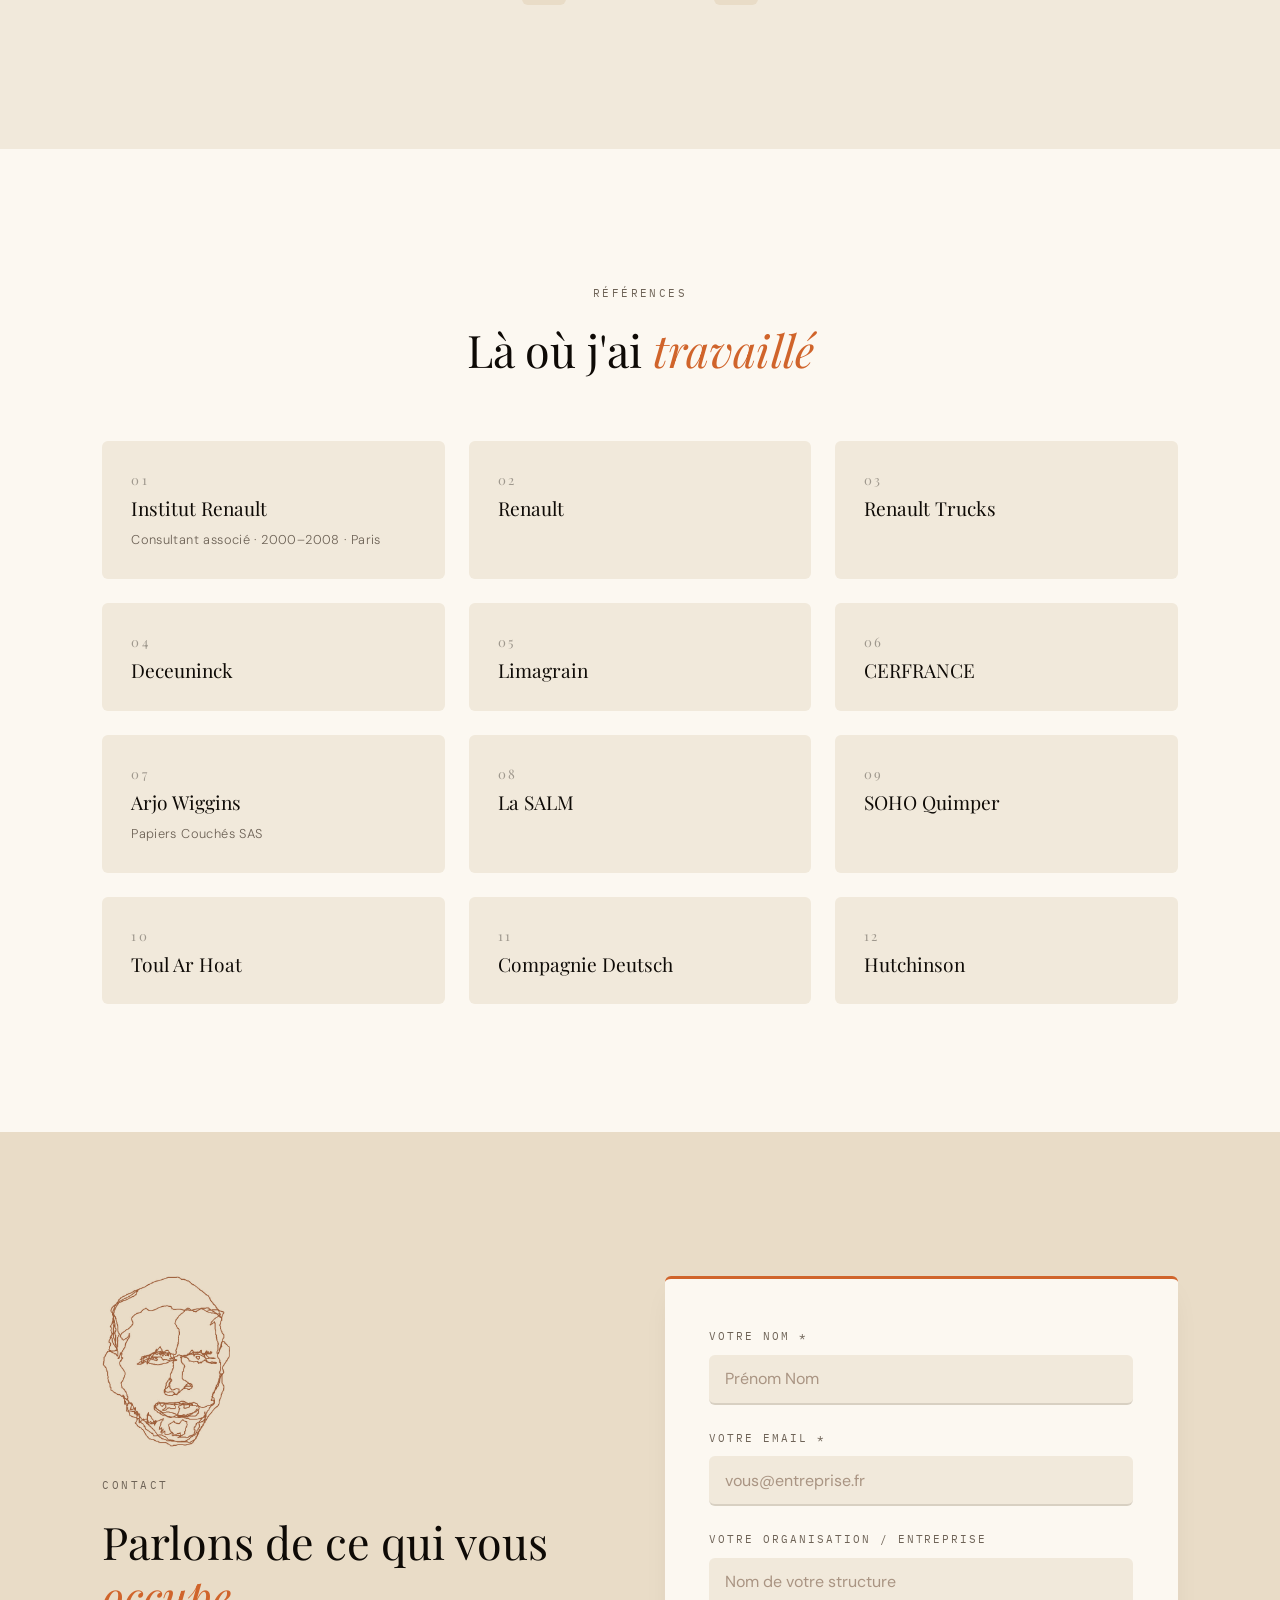
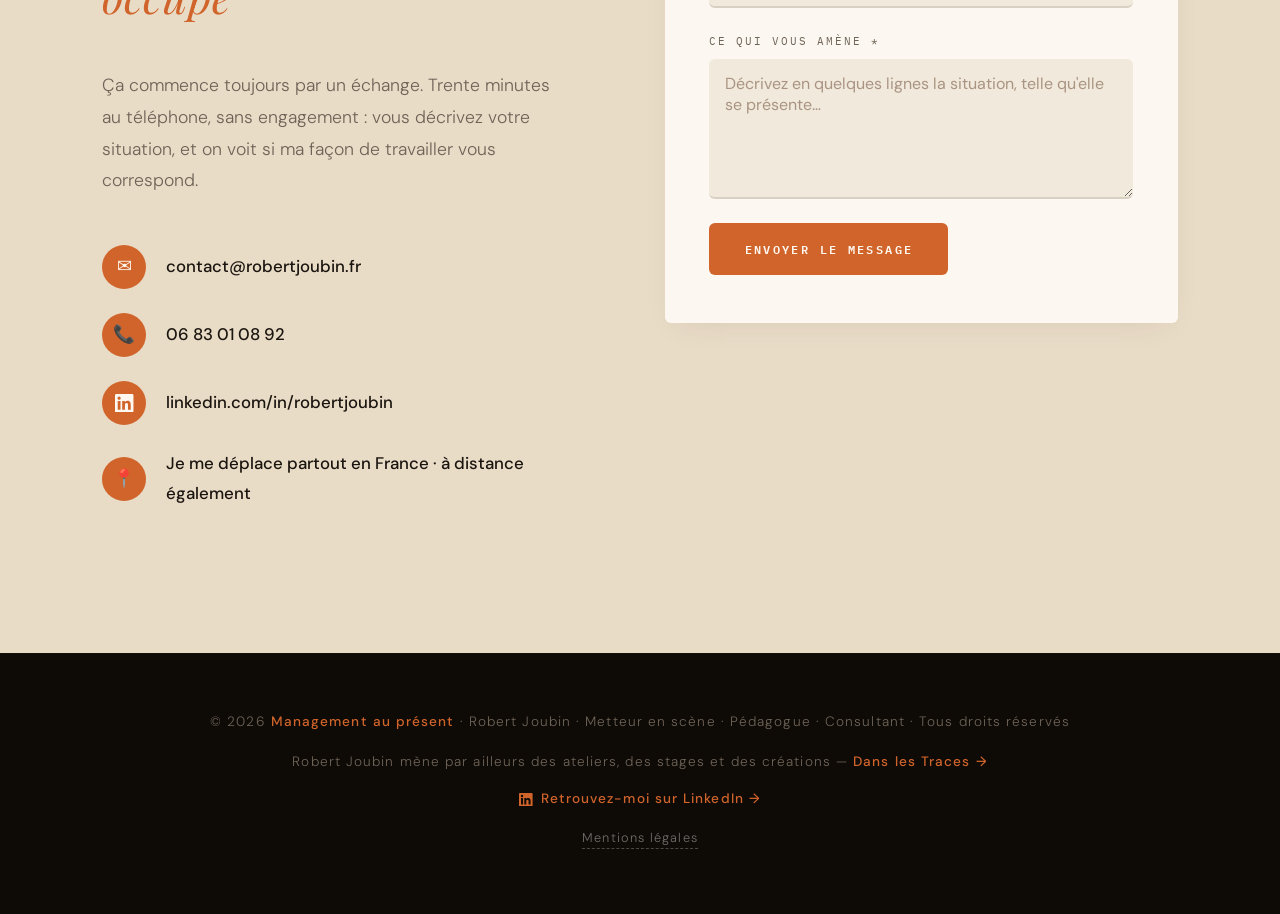
==== commit fb61e6ca: "Add files via upload" ====
--- a/index.html
+++ b/index.html
@@ -635,6 +635,12 @@
       padding:1.5rem 1.4rem 1.4rem;text-align:center}
     .hero-citation blockquote{font-size:1.08rem;line-height:1.6}
   }
+</style>
+<!-- HERO NOIR FRANC — bloc additif. Retire le trait vertical et les deux
+     halos de lumière du hero. Le supprimer les restitue. -->
+<style>
+  #hero{background:var(--nuit) !important}
+  #hero::before,#hero::after{display:none !important}
 </style>
 </head>
 <body>
